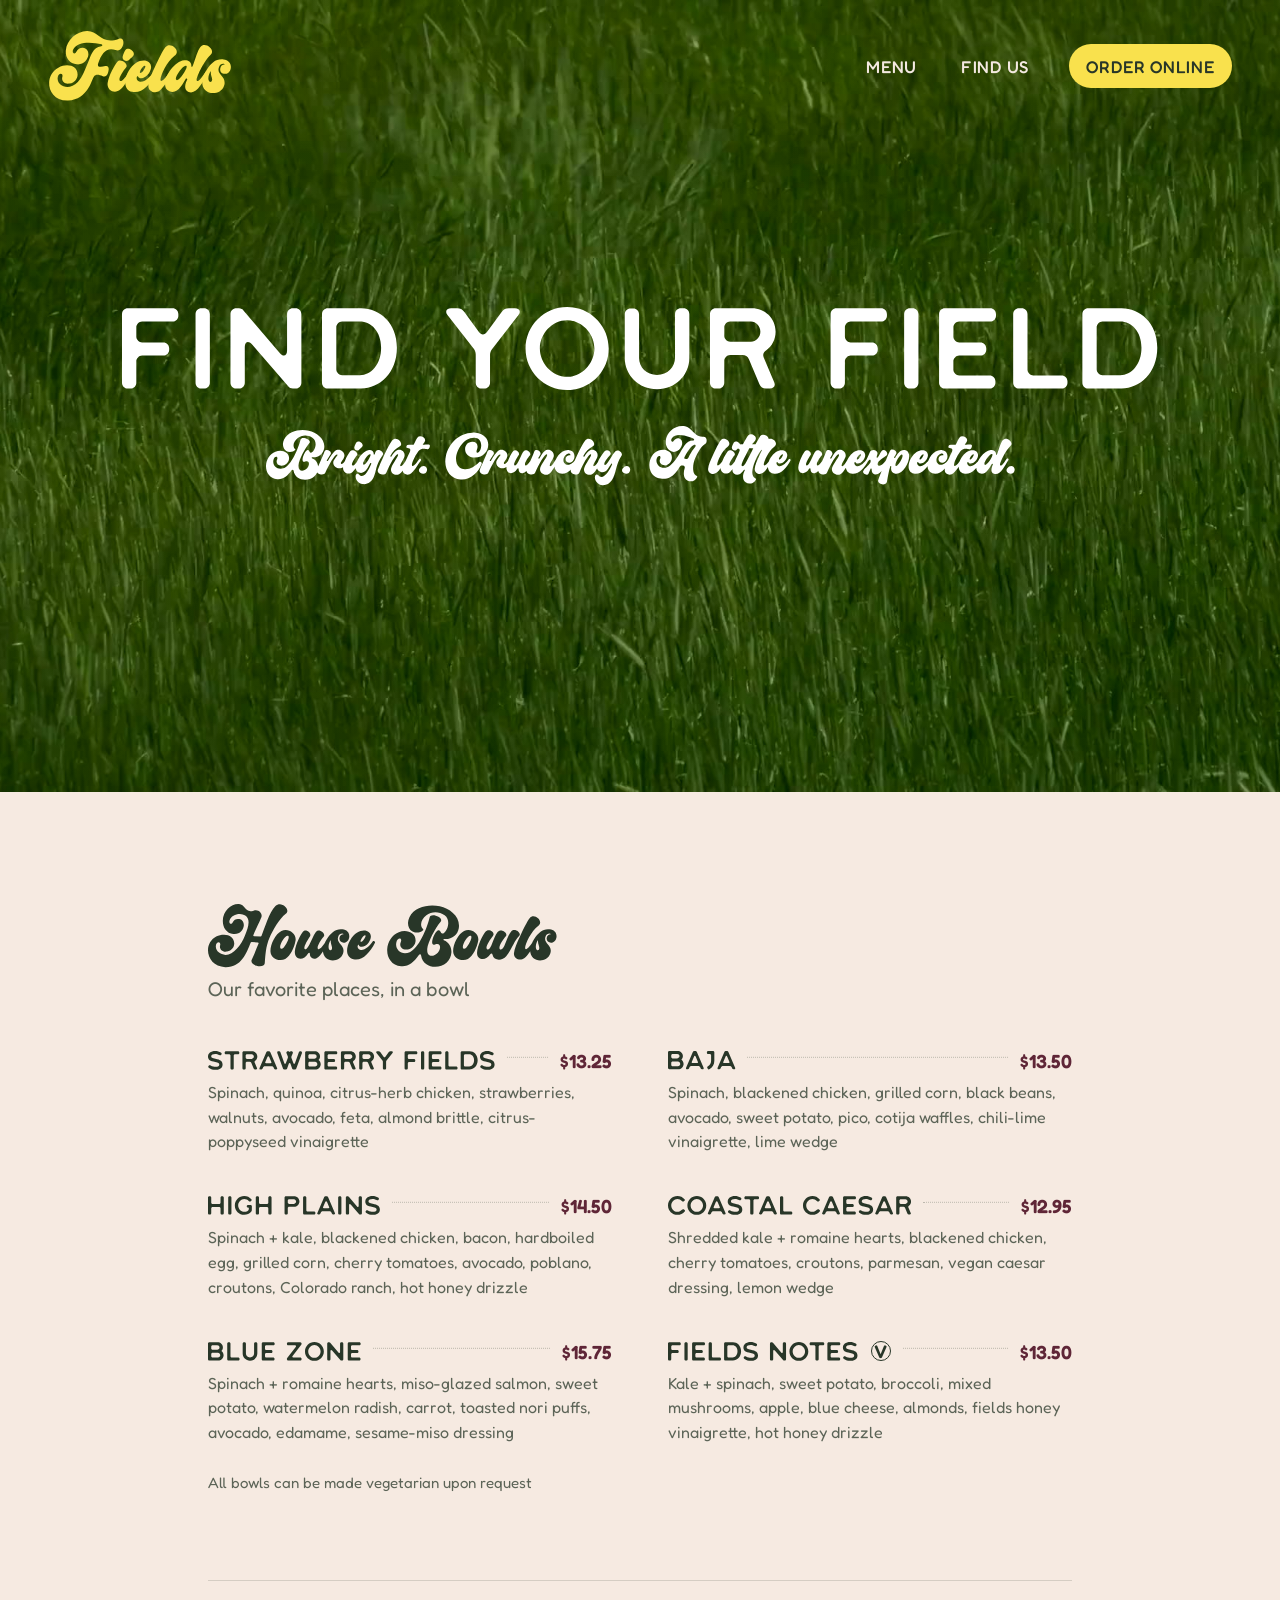
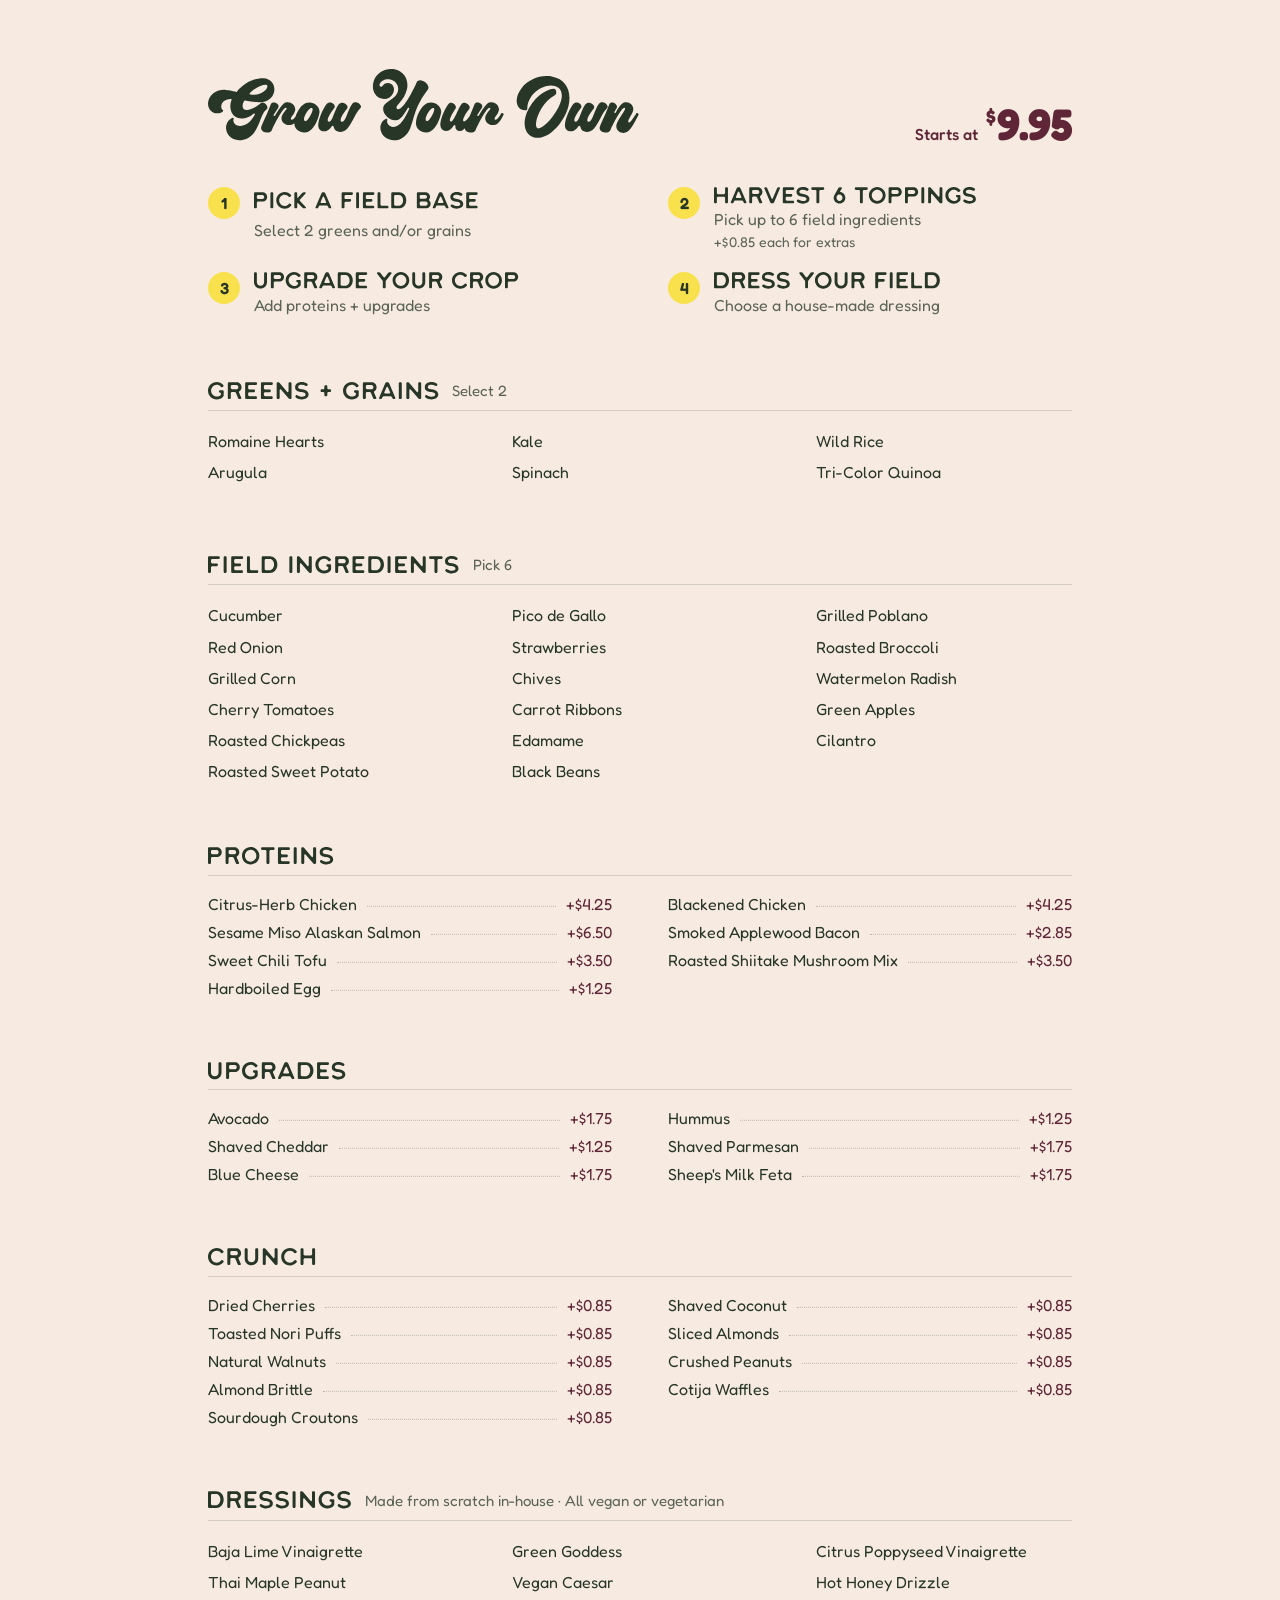
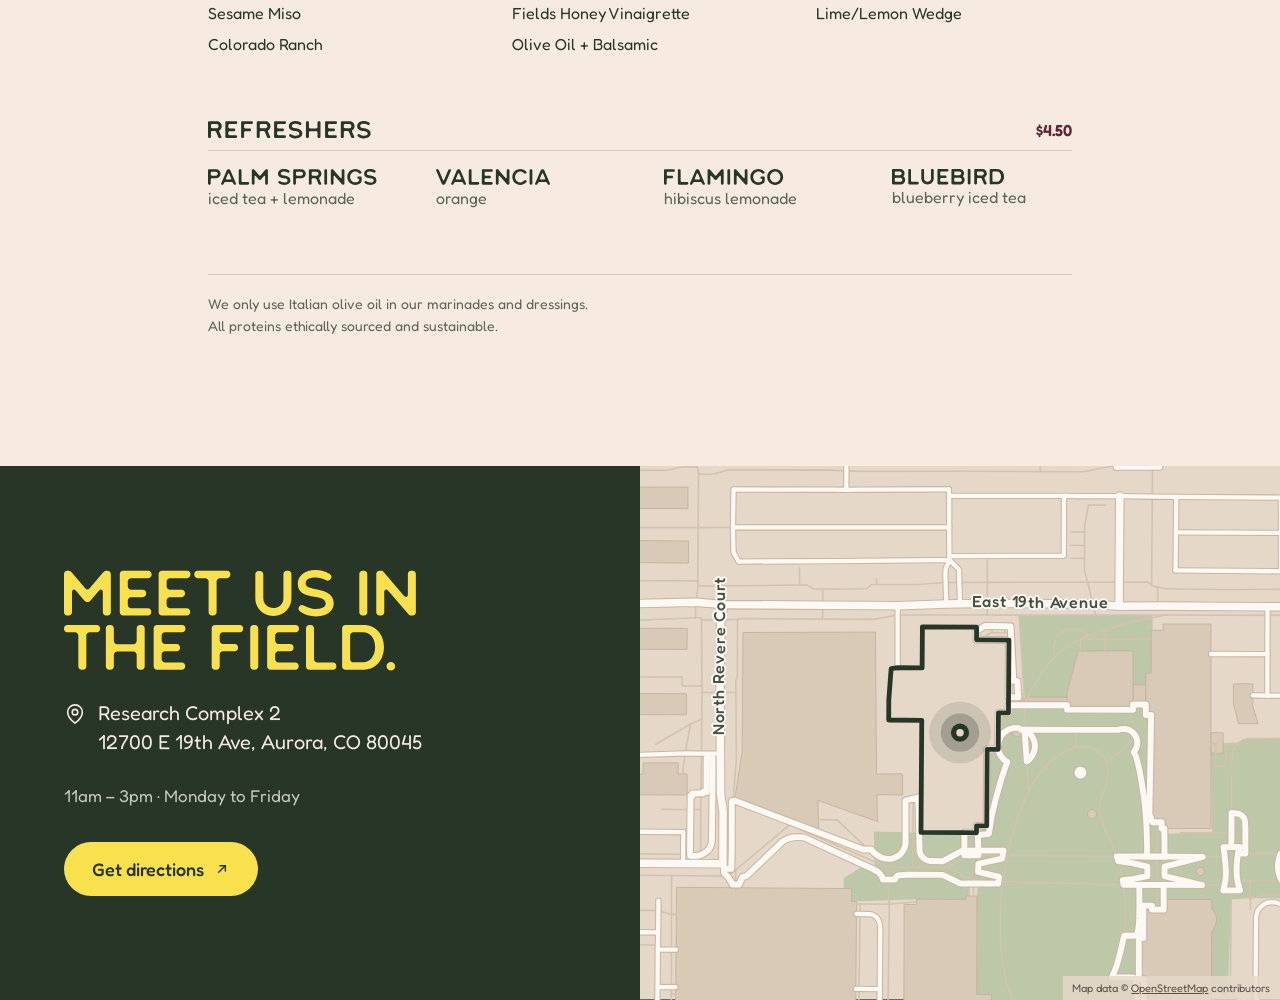
==== site/index.html @ 0a15f7a5 "Order Online button, linked to ChowNow Top right of the nav, opening in a new tab. rel="noopener" so" ====
<!doctype html>
<html lang="en">
<head>
<meta charset="utf-8">
<meta name="viewport" content="width=device-width, initial-scale=1">
<title>Fields — Grains &amp; Greens</title>
<meta name="description" content="Fields — grains &amp; greens. Coming soon to Research Complex 2 at CU Anschutz.">
<link rel="canonical" href="https://fieldsbowls.com/">

<!-- Open Graph. Every URL here must be absolute: scrapers fetch these from
     their own servers and cannot resolve a relative path. -->
<meta property="og:type" content="website">
<meta property="og:site_name" content="Fields">
<meta property="og:url" content="https://fieldsbowls.com/">
<meta property="og:title" content="Fields — Grains &amp; Greens">
<meta property="og:description" content="Good things take thyme. A new grains &amp; greens spot coming soon to CU Anschutz.">
<meta property="og:image" content="https://fieldsbowls.com/assets/img/og-image.jpg">
<meta property="og:image:type" content="image/jpeg">
<meta property="og:image:width" content="1200">
<meta property="og:image:height" content="630">
<meta property="og:image:alt" content="The Fields logo over a field of grass, with the words Coming Soon to CU Anschutz.">

<!-- X/Twitter reads its own namespace and falls back to og: for the rest.
     summary_large_image is what gets the full-width card rather than a thumbnail. -->
<meta name="twitter:card" content="summary_large_image">
<meta name="twitter:title" content="Fields — Grains &amp; Greens">
<meta name="twitter:description" content="Good things take thyme. A new grains &amp; greens spot coming soon to CU Anschutz.">
<meta name="twitter:image" content="https://fieldsbowls.com/assets/img/og-image.jpg">
<meta name="twitter:image:alt" content="The Fields logo over a field of grass, with the words Coming Soon to CU Anschutz.">

<meta name="theme-color" content="#283628">

<!-- Structured data. Feeds the Google knowledge panel and maps results;
     the address here must match the Google Business Profile exactly.
     No telephone yet — omitted rather than invented. -->
<script type="application/ld+json">
{
  "@context": "https://schema.org",
  "@type": "Restaurant",
  "name": "Fields",
  "alternateName": "Fields Grains + Greens",
  "description": "Grains and greens, built to order. On the CU Anschutz campus.",
  "url": "https://fieldsbowls.com/",
  "image": "https://fieldsbowls.com/assets/img/og-image.jpg",
  "address": {
    "@type": "PostalAddress",
    "streetAddress": "12700 East 19th Avenue",
    "addressLocality": "Aurora",
    "addressRegion": "CO",
    "postalCode": "80045",
    "addressCountry": "US"
  },
  "openingHoursSpecification": [
    {
      "@type": "OpeningHoursSpecification",
      "dayOfWeek": [
        "Monday",
        "Tuesday",
        "Wednesday",
        "Thursday",
        "Friday"
      ],
      "opens": "11:00",
      "closes": "15:00"
    }
  ],
  "servesCuisine": [
    "Salads",
    "Bowls"
  ],
  "priceRange": "$$"
}
</script>

<link rel="icon" href="assets/img/favicon.svg" type="image/svg+xml">
<link rel="apple-touch-icon" href="assets/img/apple-touch-icon.png">
<link rel="preload" as="image" href="assets/img/hero-fields-poster.jpg">
<link rel="preconnect" href="https://fonts.googleapis.com">
<link rel="preconnect" href="https://fonts.gstatic.com" crossorigin>
<link rel="stylesheet" href="https://fonts.googleapis.com/css2?family=Fredoka:wght@300..700&display=swap">
<link rel="stylesheet" href="assets/css/site.css?v=c08dbbbc">

<script>
/* Runs before first paint: marks the intro as pending so the hero starts
   hidden without a flash of the finished state. Deliberately independent of
   site.js — if that never loads, or the webfont hangs, the failsafe below
   still reveals everything. */
(function () {
  var d = document.documentElement;
  try {
    if (window.matchMedia('(prefers-reduced-motion: reduce)').matches) return;
  } catch (e) { return; }
  d.setAttribute('data-intro', 'pending');
  setTimeout(function () {
    if (d.getAttribute('data-intro') === 'pending') d.setAttribute('data-intro', 'run');
  }, 1600);
})();
</script>
</head>
<body>

<main>

<section class="hero" id="top">

  <!-- Background video. Sources are attached by site.js so we can pick the
       right size for the viewport and skip it entirely on reduced-motion /
       data-saver. The poster is what shows until then. -->
  <video
    class="hero__video"
    id="hero-video"
    data-src-1920-mp4="assets/video/hero-fields-1920.mp4"
    data-src-1280-mp4="assets/video/hero-fields-1280.mp4"
    poster="assets/img/hero-fields-poster.jpg"
    autoplay muted loop playsinline preload="none"
    aria-hidden="true" tabindex="-1"></video>

  <div class="hero__scrim" aria-hidden="true"></div>
  <div class="hero__veil" aria-hidden="true"></div>

  <header class="topbar">
    <a class="topbar__mark" href="#top" aria-label="Fields — home">
<!-- logo:start -->
<svg xmlns="http://www.w3.org/2000/svg" version="1.1" viewBox="23.89 15.07 336.22 130.96" class="topbar__wordmark" aria-hidden="true">
<g>
<g>
<path id="path15" d="m 1171.43,1208.77 c 30.69,0 43.24,-28.37 41.38,-61.38 -2.79,-46.03 -33.48,-101.36 -81.37,-101.36 -8.37,0 -17.67,1.86 -26.96,5.58 -21.86,8.84 -42.32,13.02 -61.84,13.02 -80.437,0 -137.632,-75.321 -176.218,-195.747 -1.863,-6.512 -3.258,-12.086 -3.258,-16.735 -1.391,-21.855 13.949,-29.757 37.66,-29.757 17.672,0 39.989,4.183 63.235,10.222 5.117,1.399 9.765,1.864 13.949,1.864 23.712,0 34.402,-20.926 33.012,-45.563 -2.33,-39.059 -19.997,-105.086 -65.094,-99.504 -4.649,0.473 -10.696,2.328 -15.809,4.656 -29.293,13.481 -53.469,20.454 -73,20.454 -19.523,0 -34.402,-6.973 -45.097,-20.926 C 793.887,669.422 766.453,580.609 724.145,517.84 674.855,444.844 591.168,363.941 452.609,359.762 h -10.691 c -169.711,0 -254.332,126.929 -247.359,251.074 4.648,79.047 46.035,156.687 126.004,200.394 39.058,21.383 80.902,31.614 119.492,31.614 79.511,0 145.066,-43.239 145.066,-125.531 l -0.465,-6.047 C 581.863,659.652 542.813,604.324 476.32,592.23 c -8.367,-1.386 -16.269,-2.316 -23.711,-2.316 -52.074,0 -82.761,36.258 -80.437,74.395 0,5.113 0.93,9.754 2.328,14.879 1.855,6.039 2.785,11.152 3.25,16.265 0.934,20.461 -9.762,30.692 -23.246,30.692 -18.137,0 -40.918,-19.063 -43.238,-58.122 l -0.469,-6.972 c 0.469,-66.953 59.98,-115.774 132.512,-115.774 46.964,0 99.039,20.453 144.136,69.274 71.606,77.187 100.434,174.363 139.95,265.957 43.707,101.828 61.839,203.652 181.796,223.172 9.305,1.4 14.418,6.98 14.879,13.03 0.473,5.57 -3.718,11.15 -11.621,13.48 -46.957,12.09 -110.191,22.31 -172.496,22.31 -93.457,0 -185.055,-22.78 -217.133,-97.17 -3.254,-6.51 -4.652,-12.55 -4.652,-18.13 -1.395,-18.13 9.301,-30.69 22.316,-30.69 9.766,0 20.926,7.9 29.293,26.04 13.95,31.15 46.961,50.22 81.832,50.22 6.047,0 12.559,-0.47 19.063,-1.87 44.637,-9.76 64.164,-48.82 61.84,-89.267 l -0.461,-5.113 C 726.004,925.141 675.789,855.402 588.84,855.402 c -5.113,0 -10.695,0.465 -15.809,0.93 -95.316,8.832 -156.222,86.941 -150.644,182.258 l 0.468,6.98 c 13.481,145.06 149.25,261.77 288.735,266.41 h 6.973 c 131.117,0 174.359,-129.72 317.097,-129.72 31.62,0 68.35,6.51 111.59,21.85 8.84,3.26 16.74,4.66 24.18,4.66" transform="matrix(0.13333333,0,0,-0.13333333,0,192)" fill="currentColor" />
<path id="path16" d="m 1279.73,907.477 c -6.97,-4.184 -14.87,-5.582 -22.78,-5.582 -27.89,0 -55.79,22.32 -55.79,49.75 0,2.789 0.46,5.582 0.93,8.835 5.58,26.04 24.64,68.81 36.26,87.41 9.3,14.88 23.25,21.39 38.13,21.39 36.73,0 79.51,-37.2 79.51,-72.065 0,-9.77 -3.26,-19.067 -10.7,-27.438 -9.3,-9.761 -53.93,-55.797 -65.56,-62.3 z M 1096.08,481.582 c -53.47,0 -100.896,40.91 -100.896,101.82 0,5.582 0.464,11.625 1.394,17.664 15.802,110.2 100.892,252.938 131.112,288.743 10.23,12.55 24.65,17.668 39.53,17.668 41.38,0 90.2,-39.059 90.2,-72.536 0,-7.902 -2.8,-15.808 -8.84,-22.316 -32.08,-35.336 -90.67,-125.539 -90.67,-165.523 0,-7.438 1.87,-13.02 6.51,-16.278 3.26,-2.324 6.98,-3.715 10.7,-3.715 30.69,0 77.65,71.133 111.59,121.817 2.33,3.719 6.51,5.113 11.16,5.113 10.69,0 25.11,-8.832 25.11,-19.062 0,-2.325 -0.93,-4.649 -2.33,-6.977 -31.61,-49.281 -84.62,-161.344 -151.11,-218.059 -23.25,-19.535 -48.82,-28.359 -73.46,-28.359" transform="matrix(0.13333333,0,0,-0.13333333,0,192)" fill="currentColor" />
<path id="path17" d="m 1438.27,747.531 c -0.46,-2.789 0,-4.652 1.4,-6.047 1.86,-2.324 4.19,-3.254 6.98,-3.254 20.92,0 65.55,64.629 66.48,88.809 0,5.574 -1.86,8.832 -6.97,8.832 h -1.86 c -24.18,-2.785 -65.56,-66.019 -66.03,-88.34 z M 1237.88,608.977 c 0,48.82 16.74,104.144 46.03,154.828 59.05,102.758 140.42,144.601 204.58,144.601 59.05,0 103.69,-34.871 103.69,-90.199 0,-25.574 -9.77,-55.797 -32.09,-88.809 -30.21,-44.64 -72.53,-64.632 -104.15,-64.632 -20.45,0 -36.73,8.371 -42.77,24.175 -1.4,3.254 -4.19,4.653 -6.51,4.653 -3.25,0 -6.05,-1.856 -7.44,-4.184 -3.72,-7.437 -5.12,-14.406 -5.12,-21.387 0,-21.847 15.82,-41.382 35.34,-47.89 7.44,-2.328 14.88,-3.715 22.79,-3.715 59.51,0 126.93,66.953 166.92,126.461 2.79,4.652 7.43,6.512 12.55,6.512 10.7,0 22.78,-8.832 22.78,-19.063 0,-1.863 -0.46,-4.183 -1.39,-6.047 -70.21,-138.09 -166.92,-248.754 -281.3,-248.754 -12.56,0 -25.57,1.399 -39.06,4.188 -66.49,14.879 -94.85,66.023 -94.85,129.262" transform="matrix(0.13333333,0,0,-0.13333333,0,192)" fill="currentColor" />
<path id="path18" d="m 1647.5,474.141 c -47.89,0 -94.86,33.472 -93,90.203 l 0.47,3.711 c 5.11,67.883 44.17,153.906 87.41,247.359 51.61,112.984 110.2,231.546 145.07,275.256 16.27,19.99 36.72,28.36 57.18,28.36 49.75,0 101.83,-46.96 99.97,-93.92 -0.47,-18.14 -9.77,-36.735 -30.69,-52.079 -103.69,-77.648 -190.63,-264.558 -192.96,-324.531 -0.46,-9.305 0.94,-15.348 5.12,-17.676 1.86,-1.394 4.65,-1.855 6.97,-1.855 27.9,0 77.65,71.601 117.18,124.14 2.32,3.254 6.04,5.114 10.22,5.114 10.24,0 23.25,-9.762 22.79,-20.457 0,-2.789 -0.93,-5.114 -2.8,-7.903 -53.46,-79.504 -109.26,-187.84 -172.96,-236.199 -17.66,-13.48 -39.05,-19.523 -59.97,-19.523" transform="matrix(0.13333333,0,0,-0.13333333,0,192)" fill="currentColor" />
<path id="path19" d="m 2066.4,837.73 c -40.92,0 -135.3,-130.183 -135.3,-179.933 0,-8.836 2.8,-14.879 9.76,-17.676 1.4,-0.457 3.26,-0.926 5.12,-0.926 39.99,0 133.9,144.137 133.9,185.051 0,3.719 -0.92,6.512 -2.32,8.367 -2.79,3.258 -6.97,5.117 -11.16,5.117 z M 1782.78,585.262 c 0,124.14 133.44,313.379 263.16,327.793 4.66,0.465 8.84,0.925 13.48,0.925 43.25,0 84.16,-22.781 84.16,-70.671 0,-3.719 0,-7.438 -0.46,-11.161 v -0.925 c 0,-4.649 5.12,-7.442 9.77,-7.442 3.25,0 6.97,1.395 7.9,4.649 40.92,110.199 68.35,215.27 104.62,262.24 16.26,20.92 36.72,29.76 58.11,29.76 51.15,0 104.62,-48.82 104.62,-92.07 0,-13.48 -5.12,-26.04 -16.74,-36.727 -84.16,-75.324 -194.81,-294.317 -194.81,-349.645 0,-5.582 1.39,-9.304 3.71,-11.164 2.79,-2.324 6.04,-3.254 9.77,-3.254 28.83,0 72.99,74.395 109.73,125.539 2.32,3.254 6.04,5.114 10.23,5.114 10.22,0 23.24,-9.762 23.24,-19.993 0,-2.789 -0.93,-5.578 -2.78,-8.367 -67.43,-107.406 -135.77,-258.519 -231.09,-258.519 -10.7,0 -21.85,1.859 -33.47,6.043 -35.34,13.019 -46.97,40.453 -46.97,70.207 0,36.269 16.74,76.722 28.36,99.969 0.47,0.937 0.93,2.324 0.93,3.253 0,5.582 -6.97,10.235 -13.01,10.235 -3.72,0 -6.98,-1.399 -8.84,-4.653 -36.73,-59.511 -91.59,-177.613 -181.79,-177.613 -13.03,0 -26.51,2.324 -40.91,7.906 -42.78,15.809 -60.92,53.004 -60.92,98.571" transform="matrix(0.13333333,0,0,-0.13333333,0,192)" fill="currentColor" />
<path id="path20" d="m 2377.45,666.164 c 0,-8.836 0.93,-17.203 2.79,-25.113 4.19,-17.664 15.81,-26.5 26.03,-26.5 12.1,0 22.79,10.691 22.79,33.012 v 4.183 c -1.4,30.227 -19.53,54.402 -19.06,97.645 0,5.117 0,10.695 0.93,16.269 -17.67,-22.781 -33.48,-63.226 -33.48,-99.496 z m 63.69,-203.656 c -77.18,0 -152.5,50.687 -147.38,156.234 0.47,7.899 0.92,15.809 2.32,23.707 13.48,81.367 84.16,197.141 147.86,243.641 38.12,27.43 78.11,41.379 126,38.586 4.65,0 9.76,0 14.88,-0.461 60.91,-5.113 103.69,-48.82 100.89,-106.008 0,-4.656 -0.46,-9.305 -1.39,-13.949 -10.23,-56.262 -48.36,-78.578 -80.9,-78.578 h -0.93 c -35.81,0.465 -65.56,25.574 -63.7,64.625 0,3.258 0.46,6.511 1.39,9.765 5.58,31.153 27.9,53.004 61.38,53.004 -1.87,6.512 -10.23,10.696 -21.86,10.696 -21.84,0 -48.82,-12.086 -59.98,-53.004 -2.32,-8.371 -3.71,-16.278 -4.18,-23.25 -3.72,-75.786 88.81,-101.828 84.62,-185.52 -0.47,-12.082 -3.25,-25.57 -8.83,-40.91 -23.25,-65.098 -87.42,-98.578 -150.19,-98.578" transform="matrix(0.13333333,0,0,-0.13333333,0,192)" fill="currentColor" />
</g>
</g>
</svg>
    <!-- logo:end -->
    </a>
    <nav class="topbar__nav" aria-label="Primary">
      <a href="#menu">Menu</a>
      <a href="#visit">Find Us</a>
      <a class="topbar__order"
         href="https://eat.chownow.com/order/44347/locations/66626"
         target="_blank" rel="noopener">Order Online<span class="vh"> (opens in a new tab)</span></a>
    </nav>
  </header>

  <div class="hero__content">
    <h1 class="hero__headline">
<!-- headline:start -->
<span class="vh">Find your field</span>
<span class="hero__lines hero__lines--wide" style="--maxsw:9.0380" aria-hidden="true">
<span class="hero__line"><svg class="hero__headline-line" aria-hidden="true" viewBox="70 -712 9038 725" style="--sw:9.0380;--sh:0.7250" preserveAspectRatio="xMinYMid meet" fill="currentColor"><path d="M511.0 -700.0H121.0C92.0 -700.0 70.0 -678.0 70.0 -649.0V-51.0C70.0 -22.0 92.0 0.0 121.0 0.0H144.0C173.0 0.0 195.0 -22.0 195.0 -51.0V-238.0C195.0 -261.0 219.0 -288.0 245.0 -288.0H431.0C460.0 -288.0 482.0 -310.0 482.0 -339.0V-352.0C482.0 -381.0 460.0 -403.0 431.0 -403.0H245.0C222.0 -403.0 195.0 -427.0 195.0 -453.0V-535.0C195.0 -558.0 219.0 -585.0 245.0 -585.0H511.0C540.0 -585.0 562.0 -607.0 562.0 -636.0V-649.0C562.0 -678.0 540.0 -700.0 511.0 -700.0ZM763.0 0.0H786.0C815.0 0.0 837.0 -22.0 837.0 -51.0V-649.0C837.0 -678.0 815.0 -700.0 786.0 -700.0H763.0C734.0 -700.0 712.0 -678.0 712.0 -649.0V-51.0C712.0 -22.0 734.0 0.0 763.0 0.0ZM1068.0 0.0H1091.0C1120.0 0.0 1142.0 -22.0 1142.0 -51.0V-364.0C1142.0 -410.0 1174.0 -422.0 1204.0 -387.0L1521.0 -20.0C1530.0 -8.0 1545.0 0.0 1562.0 0.0H1585.0C1614.0 0.0 1636.0 -22.0 1636.0 -51.0V-649.0C1636.0 -678.0 1614.0 -700.0 1585.0 -700.0H1562.0C1533.0 -700.0 1511.0 -678.0 1511.0 -649.0V-332.0C1511.0 -286.0 1479.0 -273.0 1449.0 -309.0L1132.0 -680.0C1123.0 -692.0 1108.0 -700.0 1091.0 -700.0H1068.0C1039.0 -700.0 1017.0 -678.0 1017.0 -649.0V-51.0C1017.0 -22.0 1039.0 0.0 1068.0 0.0ZM2158.0 -700.0H1867.0C1838.0 -700.0 1816.0 -678.0 1816.0 -649.0V-51.0C1816.0 -22.0 1838.0 0.0 1867.0 0.0H1890.0C1894.0 0.0 1897.0 0.0 1901.0 -1.0H2158.0C2319.0 -1.0 2470.0 -136.0 2470.0 -356.0C2470.0 -572.0 2319.0 -700.0 2158.0 -700.0ZM2147.0 -116.0H1991.0C1968.0 -116.0 1941.0 -140.0 1941.0 -166.0V-535.0C1941.0 -558.0 1965.0 -585.0 1991.0 -585.0H2147.0C2244.0 -585.0 2332.0 -500.0 2332.0 -356.0C2332.0 -212.0 2244.0 -116.0 2147.0 -116.0ZM3209.0 0.0H3232.0C3261.0 0.0 3283.0 -22.0 3283.0 -51.0V-294.0C3283.0 -312.0 3289.0 -329.0 3300.0 -344.0L3530.0 -639.0C3556.0 -672.0 3541.0 -700.0 3499.0 -700.0H3447.0C3421.0 -700.0 3401.0 -691.0 3386.0 -670.0L3256.0 -493.0C3235.0 -464.0 3207.0 -464.0 3186.0 -493.0L3057.0 -670.0C3042.0 -691.0 3022.0 -700.0 2996.0 -700.0H2944.0C2902.0 -700.0 2887.0 -672.0 2913.0 -639.0L3141.0 -347.0C3152.0 -332.0 3158.0 -315.0 3158.0 -297.0V-51.0C3158.0 -22.0 3180.0 0.0 3209.0 0.0ZM3956.0 13.0C4156.0 13.0 4319.0 -149.0 4319.0 -350.0C4319.0 -550.0 4156.0 -712.0 3956.0 -712.0C3756.0 -712.0 3593.0 -550.0 3593.0 -350.0C3593.0 -149.0 3756.0 13.0 3956.0 13.0ZM3955.0 -102.0C3826.0 -103.0 3718.0 -220.0 3718.0 -350.0C3718.0 -480.0 3826.0 -597.0 3955.0 -597.0C4085.0 -597.0 4194.0 -480.0 4194.0 -350.0C4194.0 -220.0 4085.0 -101.0 3955.0 -102.0ZM4972.0 -700.0H4949.0C4920.0 -700.0 4898.0 -678.0 4898.0 -649.0V-268.0C4898.0 -188.0 4833.0 -118.0 4741.0 -118.0C4649.0 -118.0 4584.0 -186.0 4584.0 -266.0V-647.0C4584.0 -676.0 4562.0 -698.0 4533.0 -698.0H4510.0C4481.0 -698.0 4459.0 -676.0 4459.0 -647.0V-267.0C4460.0 -117.0 4579.0 5.0 4741.0 5.0C4903.0 5.0 5022.0 -117.0 5023.0 -267.0V-649.0C5023.0 -678.0 5001.0 -700.0 4972.0 -700.0ZM5673.0 -269.0C5661.0 -297.0 5670.0 -317.0 5695.0 -335.0C5744.0 -372.0 5776.0 -429.0 5776.0 -497.0C5776.0 -614.0 5681.0 -700.0 5569.0 -700.0H5254.0C5225.0 -700.0 5203.0 -678.0 5203.0 -649.0V-51.0C5203.0 -22.0 5225.0 0.0 5254.0 0.0H5277.0C5306.0 0.0 5328.0 -22.0 5328.0 -51.0V-244.0C5328.0 -267.0 5352.0 -294.0 5378.0 -294.0H5485.0C5513.0 -294.0 5532.0 -283.0 5543.0 -256.0L5634.0 -39.0C5645.0 -12.0 5664.0 0.0 5692.0 0.0H5725.0C5762.0 0.0 5778.0 -24.0 5763.0 -58.0ZM5561.0 -409.0H5378.0C5355.0 -409.0 5328.0 -433.0 5328.0 -459.0V-535.0C5328.0 -558.0 5352.0 -585.0 5378.0 -585.0H5561.0C5603.0 -585.0 5643.0 -546.0 5643.0 -497.0C5643.0 -449.0 5603.0 -409.0 5561.0 -409.0ZM6697.0 -700.0H6307.0C6278.0 -700.0 6256.0 -678.0 6256.0 -649.0V-51.0C6256.0 -22.0 6278.0 0.0 6307.0 0.0H6330.0C6359.0 0.0 6381.0 -22.0 6381.0 -51.0V-238.0C6381.0 -261.0 6405.0 -288.0 6431.0 -288.0H6617.0C6646.0 -288.0 6668.0 -310.0 6668.0 -339.0V-352.0C6668.0 -381.0 6646.0 -403.0 6617.0 -403.0H6431.0C6408.0 -403.0 6381.0 -427.0 6381.0 -453.0V-535.0C6381.0 -558.0 6405.0 -585.0 6431.0 -585.0H6697.0C6726.0 -585.0 6748.0 -607.0 6748.0 -636.0V-649.0C6748.0 -678.0 6726.0 -700.0 6697.0 -700.0ZM6949.0 0.0H6972.0C7001.0 0.0 7023.0 -22.0 7023.0 -51.0V-649.0C7023.0 -678.0 7001.0 -700.0 6972.0 -700.0H6949.0C6920.0 -700.0 6898.0 -678.0 6898.0 -649.0V-51.0C6898.0 -22.0 6920.0 0.0 6949.0 0.0ZM7378.0 -585.0H7649.0C7678.0 -585.0 7700.0 -607.0 7700.0 -636.0V-649.0C7700.0 -678.0 7678.0 -700.0 7649.0 -700.0H7254.0C7225.0 -700.0 7203.0 -678.0 7203.0 -649.0V-51.0C7203.0 -22.0 7225.0 0.0 7254.0 0.0H7644.0C7673.0 0.0 7695.0 -22.0 7695.0 -51.0V-64.0C7695.0 -93.0 7673.0 -115.0 7644.0 -115.0H7378.0C7355.0 -115.0 7328.0 -139.0 7328.0 -165.0V-238.0C7328.0 -261.0 7352.0 -288.0 7378.0 -288.0H7564.0C7593.0 -288.0 7615.0 -310.0 7615.0 -339.0V-352.0C7615.0 -381.0 7593.0 -403.0 7564.0 -403.0H7378.0C7355.0 -403.0 7328.0 -427.0 7328.0 -453.0V-535.0C7328.0 -558.0 7352.0 -585.0 7378.0 -585.0ZM8273.0 -115.0H8025.0C8002.0 -115.0 7975.0 -139.0 7975.0 -165.0V-649.0C7975.0 -678.0 7953.0 -700.0 7924.0 -700.0H7901.0C7872.0 -700.0 7850.0 -678.0 7850.0 -649.0V-51.0C7850.0 -22.0 7872.0 0.0 7901.0 0.0H8273.0C8302.0 0.0 8324.0 -22.0 8324.0 -51.0V-64.0C8324.0 -93.0 8302.0 -115.0 8273.0 -115.0ZM8796.0 -700.0H8505.0C8476.0 -700.0 8454.0 -678.0 8454.0 -649.0V-51.0C8454.0 -22.0 8476.0 0.0 8505.0 0.0H8528.0C8532.0 0.0 8535.0 0.0 8539.0 -1.0H8796.0C8957.0 -1.0 9108.0 -136.0 9108.0 -356.0C9108.0 -572.0 8957.0 -700.0 8796.0 -700.0ZM8785.0 -116.0H8629.0C8606.0 -116.0 8579.0 -140.0 8579.0 -166.0V-535.0C8579.0 -558.0 8603.0 -585.0 8629.0 -585.0H8785.0C8882.0 -585.0 8970.0 -500.0 8970.0 -356.0C8970.0 -212.0 8882.0 -116.0 8785.0 -116.0Z"/></svg></span>
</span>
<span class="hero__lines hero__lines--narrow" style="--maxsw:5.7060" aria-hidden="true">
<span class="hero__line"><svg class="hero__headline-line" aria-hidden="true" viewBox="70 -712 5706 725" style="--sw:5.7060;--sh:0.7250" preserveAspectRatio="xMinYMid meet" fill="currentColor"><path d="M511.0 -700.0H121.0C92.0 -700.0 70.0 -678.0 70.0 -649.0V-51.0C70.0 -22.0 92.0 0.0 121.0 0.0H144.0C173.0 0.0 195.0 -22.0 195.0 -51.0V-238.0C195.0 -261.0 219.0 -288.0 245.0 -288.0H431.0C460.0 -288.0 482.0 -310.0 482.0 -339.0V-352.0C482.0 -381.0 460.0 -403.0 431.0 -403.0H245.0C222.0 -403.0 195.0 -427.0 195.0 -453.0V-535.0C195.0 -558.0 219.0 -585.0 245.0 -585.0H511.0C540.0 -585.0 562.0 -607.0 562.0 -636.0V-649.0C562.0 -678.0 540.0 -700.0 511.0 -700.0ZM763.0 0.0H786.0C815.0 0.0 837.0 -22.0 837.0 -51.0V-649.0C837.0 -678.0 815.0 -700.0 786.0 -700.0H763.0C734.0 -700.0 712.0 -678.0 712.0 -649.0V-51.0C712.0 -22.0 734.0 0.0 763.0 0.0ZM1068.0 0.0H1091.0C1120.0 0.0 1142.0 -22.0 1142.0 -51.0V-364.0C1142.0 -410.0 1174.0 -422.0 1204.0 -387.0L1521.0 -20.0C1530.0 -8.0 1545.0 0.0 1562.0 0.0H1585.0C1614.0 0.0 1636.0 -22.0 1636.0 -51.0V-649.0C1636.0 -678.0 1614.0 -700.0 1585.0 -700.0H1562.0C1533.0 -700.0 1511.0 -678.0 1511.0 -649.0V-332.0C1511.0 -286.0 1479.0 -273.0 1449.0 -309.0L1132.0 -680.0C1123.0 -692.0 1108.0 -700.0 1091.0 -700.0H1068.0C1039.0 -700.0 1017.0 -678.0 1017.0 -649.0V-51.0C1017.0 -22.0 1039.0 0.0 1068.0 0.0ZM2158.0 -700.0H1867.0C1838.0 -700.0 1816.0 -678.0 1816.0 -649.0V-51.0C1816.0 -22.0 1838.0 0.0 1867.0 0.0H1890.0C1894.0 0.0 1897.0 0.0 1901.0 -1.0H2158.0C2319.0 -1.0 2470.0 -136.0 2470.0 -356.0C2470.0 -572.0 2319.0 -700.0 2158.0 -700.0ZM2147.0 -116.0H1991.0C1968.0 -116.0 1941.0 -140.0 1941.0 -166.0V-535.0C1941.0 -558.0 1965.0 -585.0 1991.0 -585.0H2147.0C2244.0 -585.0 2332.0 -500.0 2332.0 -356.0C2332.0 -212.0 2244.0 -116.0 2147.0 -116.0ZM3209.0 0.0H3232.0C3261.0 0.0 3283.0 -22.0 3283.0 -51.0V-294.0C3283.0 -312.0 3289.0 -329.0 3300.0 -344.0L3530.0 -639.0C3556.0 -672.0 3541.0 -700.0 3499.0 -700.0H3447.0C3421.0 -700.0 3401.0 -691.0 3386.0 -670.0L3256.0 -493.0C3235.0 -464.0 3207.0 -464.0 3186.0 -493.0L3057.0 -670.0C3042.0 -691.0 3022.0 -700.0 2996.0 -700.0H2944.0C2902.0 -700.0 2887.0 -672.0 2913.0 -639.0L3141.0 -347.0C3152.0 -332.0 3158.0 -315.0 3158.0 -297.0V-51.0C3158.0 -22.0 3180.0 0.0 3209.0 0.0ZM3956.0 13.0C4156.0 13.0 4319.0 -149.0 4319.0 -350.0C4319.0 -550.0 4156.0 -712.0 3956.0 -712.0C3756.0 -712.0 3593.0 -550.0 3593.0 -350.0C3593.0 -149.0 3756.0 13.0 3956.0 13.0ZM3955.0 -102.0C3826.0 -103.0 3718.0 -220.0 3718.0 -350.0C3718.0 -480.0 3826.0 -597.0 3955.0 -597.0C4085.0 -597.0 4194.0 -480.0 4194.0 -350.0C4194.0 -220.0 4085.0 -101.0 3955.0 -102.0ZM4972.0 -700.0H4949.0C4920.0 -700.0 4898.0 -678.0 4898.0 -649.0V-268.0C4898.0 -188.0 4833.0 -118.0 4741.0 -118.0C4649.0 -118.0 4584.0 -186.0 4584.0 -266.0V-647.0C4584.0 -676.0 4562.0 -698.0 4533.0 -698.0H4510.0C4481.0 -698.0 4459.0 -676.0 4459.0 -647.0V-267.0C4460.0 -117.0 4579.0 5.0 4741.0 5.0C4903.0 5.0 5022.0 -117.0 5023.0 -267.0V-649.0C5023.0 -678.0 5001.0 -700.0 4972.0 -700.0ZM5673.0 -269.0C5661.0 -297.0 5670.0 -317.0 5695.0 -335.0C5744.0 -372.0 5776.0 -429.0 5776.0 -497.0C5776.0 -614.0 5681.0 -700.0 5569.0 -700.0H5254.0C5225.0 -700.0 5203.0 -678.0 5203.0 -649.0V-51.0C5203.0 -22.0 5225.0 0.0 5254.0 0.0H5277.0C5306.0 0.0 5328.0 -22.0 5328.0 -51.0V-244.0C5328.0 -267.0 5352.0 -294.0 5378.0 -294.0H5485.0C5513.0 -294.0 5532.0 -283.0 5543.0 -256.0L5634.0 -39.0C5645.0 -12.0 5664.0 0.0 5692.0 0.0H5725.0C5762.0 0.0 5778.0 -24.0 5763.0 -58.0ZM5561.0 -409.0H5378.0C5355.0 -409.0 5328.0 -433.0 5328.0 -459.0V-535.0C5328.0 -558.0 5352.0 -585.0 5378.0 -585.0H5561.0C5603.0 -585.0 5643.0 -546.0 5643.0 -497.0C5643.0 -449.0 5603.0 -409.0 5561.0 -409.0Z"/></svg></span>
<span class="hero__line"><svg class="hero__headline-line" aria-hidden="true" viewBox="70 -700 2852 700" style="--sw:2.8520;--sh:0.7000" preserveAspectRatio="xMinYMid meet" fill="currentColor"><path d="M511.0 -700.0H121.0C92.0 -700.0 70.0 -678.0 70.0 -649.0V-51.0C70.0 -22.0 92.0 0.0 121.0 0.0H144.0C173.0 0.0 195.0 -22.0 195.0 -51.0V-238.0C195.0 -261.0 219.0 -288.0 245.0 -288.0H431.0C460.0 -288.0 482.0 -310.0 482.0 -339.0V-352.0C482.0 -381.0 460.0 -403.0 431.0 -403.0H245.0C222.0 -403.0 195.0 -427.0 195.0 -453.0V-535.0C195.0 -558.0 219.0 -585.0 245.0 -585.0H511.0C540.0 -585.0 562.0 -607.0 562.0 -636.0V-649.0C562.0 -678.0 540.0 -700.0 511.0 -700.0ZM763.0 0.0H786.0C815.0 0.0 837.0 -22.0 837.0 -51.0V-649.0C837.0 -678.0 815.0 -700.0 786.0 -700.0H763.0C734.0 -700.0 712.0 -678.0 712.0 -649.0V-51.0C712.0 -22.0 734.0 0.0 763.0 0.0ZM1192.0 -585.0H1463.0C1492.0 -585.0 1514.0 -607.0 1514.0 -636.0V-649.0C1514.0 -678.0 1492.0 -700.0 1463.0 -700.0H1068.0C1039.0 -700.0 1017.0 -678.0 1017.0 -649.0V-51.0C1017.0 -22.0 1039.0 0.0 1068.0 0.0H1458.0C1487.0 0.0 1509.0 -22.0 1509.0 -51.0V-64.0C1509.0 -93.0 1487.0 -115.0 1458.0 -115.0H1192.0C1169.0 -115.0 1142.0 -139.0 1142.0 -165.0V-238.0C1142.0 -261.0 1166.0 -288.0 1192.0 -288.0H1378.0C1407.0 -288.0 1429.0 -310.0 1429.0 -339.0V-352.0C1429.0 -381.0 1407.0 -403.0 1378.0 -403.0H1192.0C1169.0 -403.0 1142.0 -427.0 1142.0 -453.0V-535.0C1142.0 -558.0 1166.0 -585.0 1192.0 -585.0ZM2087.0 -115.0H1839.0C1816.0 -115.0 1789.0 -139.0 1789.0 -165.0V-649.0C1789.0 -678.0 1767.0 -700.0 1738.0 -700.0H1715.0C1686.0 -700.0 1664.0 -678.0 1664.0 -649.0V-51.0C1664.0 -22.0 1686.0 0.0 1715.0 0.0H2087.0C2116.0 0.0 2138.0 -22.0 2138.0 -51.0V-64.0C2138.0 -93.0 2116.0 -115.0 2087.0 -115.0ZM2610.0 -700.0H2319.0C2290.0 -700.0 2268.0 -678.0 2268.0 -649.0V-51.0C2268.0 -22.0 2290.0 0.0 2319.0 0.0H2342.0C2346.0 0.0 2349.0 0.0 2353.0 -1.0H2610.0C2771.0 -1.0 2922.0 -136.0 2922.0 -356.0C2922.0 -572.0 2771.0 -700.0 2610.0 -700.0ZM2599.0 -116.0H2443.0C2420.0 -116.0 2393.0 -140.0 2393.0 -166.0V-535.0C2393.0 -558.0 2417.0 -585.0 2443.0 -585.0H2599.0C2696.0 -585.0 2784.0 -500.0 2784.0 -356.0C2784.0 -212.0 2696.0 -116.0 2599.0 -116.0Z"/></svg></span>
</span>
<!-- headline:end -->
    </h1>

    <p class="hero__subhead">
<!-- subhead:start -->
<span class="vh">Bright. Crunchy. A little unexpected.</span>
<span class="hero__lines hero__lines--wide" style="--maxsw:14.4013" aria-hidden="true">
<span class="hero__line"><svg class="hero__subhead-line" aria-hidden="true" viewBox="14 -1889 29494 2336" style="--sw:14.4013;--sh:1.1406" preserveAspectRatio="xMinYMid meet" fill="currentColor"><path d="M1374.0 -1355.0C1283.0 -972.0 1012.0 -356.0 737.0 -239.0C684.0 -217.0 632.0 -207.0 584.0 -206.0C416.0 -206.0 291.0 -331.0 300.0 -497.0C301.0 -511.0 303.0 -525.0 305.0 -539.0C321.0 -632.0 373.0 -673.0 414.0 -673.0C442.0 -674.0 465.0 -652.0 462.0 -613.0C462.0 -597.0 457.0 -579.0 447.0 -558.0C438.0 -537.0 433.0 -516.0 432.0 -495.0C427.0 -407.0 493.0 -322.0 620.0 -322.0H627.0C777.0 -327.0 898.0 -444.0 918.0 -567.0C921.0 -579.0 922.0 -592.0 923.0 -604.0C933.0 -796.0 767.0 -914.0 571.0 -914.0C510.0 -914.0 447.0 -902.0 386.0 -879.0C155.0 -789.0 28.0 -562.0 15.0 -338.0C1.0 -77.0 143.0 181.0 461.0 211.0C475.0 212.0 489.0 212.0 503.0 212.0C711.0 212.0 879.0 66.0 1022.0 -141.0C1035.0 -159.0 1052.0 -169.0 1066.0 -169.0C1082.0 -169.0 1095.0 -157.0 1099.0 -133.0C1133.0 112.0 1341.0 230.0 1554.0 230.0C1684.0 229.0 1816.0 186.0 1913.0 100.0C2008.0 15.0 2062.0 -106.0 2069.0 -227.0C2078.0 -390.0 2001.0 -552.0 1826.0 -618.0C1816.0 -622.0 1812.0 -629.0 1813.0 -637.0C1813.0 -648.0 1823.0 -660.0 1837.0 -660.0L1839.0 -659.0C1853.0 -658.0 1866.0 -658.0 1879.0 -658.0C2102.0 -659.0 2271.0 -801.0 2305.0 -1006.0C2308.0 -1024.0 2310.0 -1043.0 2311.0 -1061.0C2330.0 -1398.0 2004.0 -1638.0 1698.0 -1706.0C1623.0 -1723.0 1540.0 -1732.0 1455.0 -1732.0C1169.0 -1732.0 857.0 -1626.0 726.0 -1355.0C698.0 -1298.0 684.0 -1242.0 681.0 -1189.0C674.0 -1066.0 727.0 -963.0 810.0 -905.0C851.0 -877.0 904.0 -865.0 957.0 -865.0C1039.0 -865.0 1122.0 -896.0 1162.0 -942.0C1166.0 -946.0 1169.0 -952.0 1169.0 -958.0V-962.0C1168.0 -969.0 1166.0 -975.0 1160.0 -980.0C1116.0 -1016.0 1096.0 -1073.0 1100.0 -1137.0C1105.0 -1231.0 1162.0 -1340.0 1268.0 -1420.0C1348.0 -1479.0 1452.0 -1515.0 1559.0 -1515.0C1659.0 -1515.0 1761.0 -1485.0 1853.0 -1417.0C1943.0 -1349.0 1973.0 -1249.0 1967.0 -1151.0C1958.0 -990.0 1857.0 -834.0 1782.0 -834.0C1780.0 -834.0 1777.0 -834.0 1775.0 -834.0C1724.0 -841.0 1731.0 -928.0 1668.0 -940.0C1665.0 -941.0 1662.0 -941.0 1660.0 -941.0C1577.0 -941.0 1460.0 -705.0 1453.0 -570.0C1450.0 -515.0 1465.0 -476.0 1507.0 -476.0C1518.0 -476.0 1530.0 -479.0 1544.0 -484.0C1572.0 -494.0 1597.0 -499.0 1617.0 -499.0C1684.0 -499.0 1709.0 -450.0 1706.0 -390.0C1703.0 -334.0 1674.0 -268.0 1633.0 -224.0C1574.0 -162.0 1499.0 -124.0 1435.0 -124.0C1352.0 -123.0 1287.0 -185.0 1296.0 -338.0V-345.0C1311.0 -566.0 1561.0 -1023.0 1724.0 -1216.0C1736.0 -1231.0 1742.0 -1246.0 1743.0 -1260.0C1747.0 -1342.0 1594.0 -1420.0 1483.0 -1420.0C1429.0 -1419.0 1385.0 -1401.0 1374.0 -1355.0ZM2792.0 -940.0C2698.0 -908.0 2604.0 -756.0 2455.0 -521.0C2450.0 -512.0 2442.0 -508.0 2434.0 -508.0C2421.0 -508.0 2408.0 -519.0 2408.0 -531.0C2408.0 -534.0 2409.0 -537.0 2411.0 -540.0C2482.0 -652.0 2537.0 -738.0 2554.0 -764.0C2566.0 -783.0 2571.0 -801.0 2571.0 -819.0C2579.0 -884.0 2491.0 -944.0 2415.0 -944.0C2373.0 -944.0 2335.0 -926.0 2318.0 -880.0C2212.0 -591.0 2080.0 -330.0 2019.0 -175.0C2013.0 -159.0 2010.0 -144.0 2010.0 -129.0C2010.0 -40.0 2118.0 22.0 2215.0 22.0C2275.0 22.0 2330.0 -1.0 2354.0 -55.0C2496.0 -371.0 2719.0 -771.0 2805.0 -771.0C2810.0 -771.0 2815.0 -769.0 2819.0 -766.0C2826.0 -760.0 2830.0 -754.0 2830.0 -747.0C2830.0 -713.0 2751.0 -661.0 2683.0 -526.0C2669.0 -499.0 2663.0 -471.0 2663.0 -443.0C2660.0 -323.0 2760.0 -217.0 2905.0 -220.0C2960.0 -221.0 3014.0 -228.0 3073.0 -279.0C3130.0 -328.0 3188.0 -417.0 3250.0 -547.0C3253.0 -552.0 3255.0 -557.0 3255.0 -562.0C3255.0 -586.0 3224.0 -607.0 3201.0 -607.0C3192.0 -607.0 3184.0 -604.0 3180.0 -597.0C3115.0 -480.0 3045.0 -390.0 2997.0 -390.0C2988.0 -390.0 2980.0 -393.0 2973.0 -400.0C2967.0 -406.0 2964.0 -413.0 2964.0 -422.0C2964.0 -477.0 3079.0 -574.0 3102.0 -694.0C3104.0 -705.0 3104.0 -716.0 3104.0 -726.0C3103.0 -851.0 2985.0 -952.0 2866.0 -952.0C2842.0 -952.0 2817.0 -948.0 2792.0 -940.0ZM3424.0 -78.0C3567.0 -200.0 3681.0 -441.0 3749.0 -547.0C3752.0 -552.0 3754.0 -557.0 3754.0 -562.0C3754.0 -584.0 3723.0 -603.0 3700.0 -603.0C3690.0 -603.0 3681.0 -600.0 3676.0 -592.0C3603.0 -483.0 3502.0 -330.0 3436.0 -330.0C3428.0 -330.0 3420.0 -333.0 3413.0 -338.0C3403.0 -345.0 3399.0 -357.0 3399.0 -373.0C3399.0 -459.0 3525.0 -653.0 3594.0 -729.0C3607.0 -743.0 3613.0 -760.0 3613.0 -777.0C3613.0 -849.0 3508.0 -933.0 3419.0 -933.0C3387.0 -933.0 3356.0 -922.0 3334.0 -895.0C3269.0 -818.0 3086.0 -511.0 3052.0 -274.0C3050.0 -261.0 3049.0 -248.0 3049.0 -236.0C3049.0 -105.0 3151.0 -17.0 3266.0 -17.0C3319.0 -17.0 3374.0 -36.0 3424.0 -78.0ZM3802.0 -1067.0C3818.0 -1085.0 3825.0 -1105.0 3825.0 -1126.0C3825.0 -1201.0 3733.0 -1281.0 3654.0 -1281.0C3622.0 -1281.0 3592.0 -1267.0 3572.0 -1235.0C3547.0 -1195.0 3506.0 -1103.0 3494.0 -1047.0C3493.0 -1040.0 3492.0 -1034.0 3492.0 -1028.0C3492.0 -969.0 3552.0 -921.0 3612.0 -921.0C3629.0 -921.0 3646.0 -924.0 3661.0 -933.0C3686.0 -947.0 3782.0 -1046.0 3802.0 -1067.0ZM3677.0 -55.0C3705.0 -45.0 3732.0 -40.0 3757.0 -40.0C3944.0 -40.0 4050.0 -298.0 4119.0 -420.0C4123.0 -427.0 4129.0 -430.0 4137.0 -430.0C4150.0 -430.0 4164.0 -420.0 4164.0 -408.0C4164.0 -406.0 4164.0 -404.0 4163.0 -402.0C4117.0 -299.0 3968.0 81.0 3794.0 81.0C3756.0 81.0 3717.0 63.0 3677.0 20.0C3660.0 2.0 3638.0 -8.0 3617.0 -8.0C3586.0 -8.0 3557.0 12.0 3549.0 56.0C3546.0 70.0 3545.0 85.0 3545.0 99.0C3545.0 246.0 3679.0 378.0 3811.0 399.0C3834.0 403.0 3856.0 404.0 3877.0 404.0C4055.0 404.0 4189.0 286.0 4268.0 104.0C4372.0 -138.0 4316.0 -324.0 4615.0 -747.0C4624.0 -760.0 4628.0 -774.0 4628.0 -788.0C4628.0 -860.0 4523.0 -939.0 4434.0 -939.0C4401.0 -939.0 4370.0 -928.0 4348.0 -902.0C4319.0 -867.0 4308.0 -798.0 4293.0 -770.0C4290.0 -764.0 4283.0 -762.0 4276.0 -762.0C4267.0 -762.0 4257.0 -767.0 4257.0 -776.0V-778.0C4258.0 -784.0 4258.0 -791.0 4258.0 -797.0C4258.0 -889.0 4184.0 -948.0 4098.0 -948.0C4089.0 -948.0 4080.0 -947.0 4071.0 -946.0C3812.0 -909.0 3548.0 -522.0 3548.0 -265.0C3548.0 -167.0 3586.0 -89.0 3677.0 -55.0ZM4132.0 -769.0C4135.0 -767.0 4136.0 -762.0 4136.0 -756.0C4136.0 -681.0 3953.0 -364.0 3872.0 -364.0C3868.0 -364.0 3865.0 -364.0 3861.0 -366.0C3848.0 -372.0 3842.0 -385.0 3842.0 -404.0C3842.0 -509.0 4029.0 -778.0 4111.0 -778.0C4119.0 -778.0 4126.0 -776.0 4132.0 -769.0ZM5196.0 -940.0C5101.0 -908.0 5028.0 -802.0 4954.0 -687.0C4950.0 -681.0 4944.0 -679.0 4938.0 -679.0C4924.0 -679.0 4909.0 -690.0 4909.0 -703.0C4909.0 -705.0 4910.0 -708.0 4911.0 -710.0C4996.0 -874.0 5135.0 -1005.0 5273.0 -1078.0C5321.0 -1103.0 5340.0 -1140.0 5340.0 -1180.0C5340.0 -1277.0 5227.0 -1390.0 5116.0 -1390.0C5069.0 -1390.0 5022.0 -1369.0 4984.0 -1318.0C4797.0 -1063.0 4526.0 -435.0 4423.0 -175.0C4417.0 -159.0 4414.0 -144.0 4414.0 -130.0C4414.0 -40.0 4525.0 24.0 4623.0 24.0C4683.0 24.0 4737.0 0.0 4758.0 -55.0C4885.0 -382.0 5118.0 -780.0 5198.0 -780.0C5204.0 -780.0 5210.0 -778.0 5214.0 -772.0C5217.0 -768.0 5218.0 -763.0 5218.0 -757.0C5218.0 -678.0 5013.0 -420.0 4955.0 -254.0C4944.0 -224.0 4937.0 -196.0 4937.0 -170.0C4937.0 -53.0 5042.0 32.0 5154.0 32.0C5194.0 32.0 5234.0 21.0 5271.0 -2.0C5408.0 -88.0 5565.0 -401.0 5638.0 -542.0C5641.0 -547.0 5643.0 -552.0 5643.0 -557.0C5643.0 -581.0 5612.0 -602.0 5589.0 -602.0C5580.0 -602.0 5573.0 -599.0 5568.0 -592.0C5494.0 -481.0 5386.0 -304.0 5326.0 -304.0C5320.0 -304.0 5315.0 -306.0 5310.0 -310.0C5304.0 -315.0 5302.0 -322.0 5302.0 -331.0C5302.0 -390.0 5409.0 -523.0 5460.0 -657.0C5470.0 -684.0 5475.0 -711.0 5475.0 -738.0C5475.0 -853.0 5383.0 -951.0 5266.0 -951.0C5243.0 -951.0 5220.0 -948.0 5196.0 -940.0ZM6089.0 -1484.0C6043.0 -1484.0 6005.0 -1466.0 5976.0 -1431.0C5959.0 -1406.0 5942.0 -1379.0 5927.0 -1348.0C5879.0 -1249.0 5846.0 -1182.0 5829.0 -1148.0C5829.0 -1147.0 5810.0 -1146.0 5771.0 -1146.0H5758.0C5732.0 -1146.0 5707.0 -1146.0 5684.0 -1146.0C5645.0 -1146.0 5617.0 -1145.0 5600.0 -1144.0C5588.0 -1144.0 5578.0 -1140.0 5570.0 -1133.0C5552.0 -1113.0 5543.0 -1090.0 5543.0 -1063.0C5543.0 -1046.0 5547.0 -1035.0 5557.0 -1028.0C5557.0 -1026.0 5568.0 -1024.0 5590.0 -1021.0C5614.0 -1017.0 5632.0 -1013.0 5644.0 -1008.0C5680.0 -997.0 5698.0 -975.0 5698.0 -943.0C5698.0 -924.0 5692.0 -897.0 5679.0 -862.0C5658.0 -812.0 5623.0 -739.0 5573.0 -643.0C5531.0 -560.0 5497.0 -486.0 5469.0 -422.0C5441.0 -357.0 5420.0 -294.0 5407.0 -232.0C5401.0 -195.0 5398.0 -169.0 5398.0 -156.0C5398.0 -101.0 5418.0 -55.0 5459.0 -19.0C5498.0 11.0 5541.0 27.0 5587.0 27.0H5595.0C5622.0 27.0 5649.0 21.0 5676.0 9.0C5693.0 4.0 5718.0 -13.0 5750.0 -40.0C5761.0 -50.0 5766.0 -55.0 5767.0 -55.0C5796.0 -85.0 5820.0 -110.0 5837.0 -131.0C5879.0 -183.0 5916.0 -234.0 5949.0 -282.0C6035.0 -412.0 6086.0 -487.0 6100.0 -508.0C6116.0 -530.0 6124.0 -544.0 6124.0 -550.0C6124.0 -559.0 6121.0 -567.0 6115.0 -575.0C6103.0 -588.0 6091.0 -594.0 6079.0 -594.0H6076.0C6070.0 -594.0 6064.0 -591.0 6058.0 -586.0C6010.0 -525.0 5983.0 -491.0 5976.0 -483.0C5887.0 -369.0 5824.0 -312.0 5789.0 -312.0L5783.0 -313.0C5769.0 -317.0 5762.0 -330.0 5762.0 -352.0C5762.0 -388.0 5777.0 -443.0 5806.0 -517.0C5835.0 -587.0 5868.0 -656.0 5906.0 -725.0C5937.0 -781.0 5967.0 -828.0 5997.0 -869.0C6007.0 -884.0 6023.0 -902.0 6045.0 -924.0C6091.0 -968.0 6151.0 -990.0 6226.0 -990.0C6246.0 -990.0 6272.0 -988.0 6305.0 -985.0C6354.0 -978.0 6379.0 -974.0 6381.0 -974.0C6400.0 -974.0 6418.0 -984.0 6435.0 -1003.0C6459.0 -1035.0 6471.0 -1067.0 6471.0 -1100.0V-1105.0C6471.0 -1113.0 6469.0 -1122.0 6467.0 -1131.0C6460.0 -1153.0 6446.0 -1164.0 6425.0 -1164.0C6413.0 -1164.0 6402.0 -1163.0 6392.0 -1163.0C6261.0 -1157.0 6193.0 -1154.0 6188.0 -1154.0H6187.0C6224.0 -1206.0 6248.0 -1241.0 6260.0 -1260.0C6276.0 -1283.0 6284.0 -1305.0 6284.0 -1326.0V-1329.0C6284.0 -1364.0 6265.0 -1399.0 6227.0 -1432.0C6182.0 -1467.0 6137.0 -1484.0 6089.0 -1484.0ZM6358.0 -144.0C6359.0 -153.0 6360.0 -162.0 6360.0 -171.0C6360.0 -258.0 6297.0 -318.0 6222.0 -318.0C6169.0 -318.0 6110.0 -288.0 6062.0 -219.0C6044.0 -194.0 6037.0 -169.0 6037.0 -146.0C6037.0 -67.0 6126.0 -7.0 6211.0 -7.0C6279.0 -7.0 6344.0 -46.0 6358.0 -144.0ZM8430.0 -900.0C8404.0 -859.0 8372.0 -840.0 8347.0 -840.0C8323.0 -840.0 8306.0 -857.0 8305.0 -889.0C8305.0 -907.0 8309.0 -929.0 8321.0 -956.0C8341.0 -1002.0 8349.0 -1045.0 8349.0 -1085.0C8346.0 -1192.0 8271.0 -1269.0 8147.0 -1270.0H8143.0C7959.0 -1270.0 7854.0 -1120.0 7858.0 -967.0C7862.0 -810.0 7981.0 -650.0 8247.0 -647.0H8254.0C8572.0 -647.0 8776.0 -913.0 8769.0 -1168.0C8764.0 -1378.0 8617.0 -1581.0 8273.0 -1621.0C8232.0 -1625.0 8191.0 -1629.0 8152.0 -1628.0C7616.0 -1615.0 7209.0 -1200.0 7101.0 -712.0C7083.0 -632.0 7075.0 -552.0 7077.0 -474.0C7086.0 -119.0 7298.0 189.0 7682.0 221.0C7700.0 222.0 7717.0 223.0 7735.0 223.0C8087.0 223.0 8384.0 -67.0 8510.0 -390.0C8513.0 -398.0 8514.0 -407.0 8514.0 -415.0C8513.0 -450.0 8484.0 -482.0 8451.0 -482.0C8436.0 -482.0 8420.0 -476.0 8406.0 -461.0C8246.0 -303.0 8059.0 -176.0 7843.0 -189.0C7766.0 -193.0 7698.0 -206.0 7649.0 -242.0C7534.0 -332.0 7503.0 -460.0 7500.0 -594.0C7511.0 -952.0 7808.0 -1426.0 8206.0 -1426.0C8229.0 -1426.0 8253.0 -1424.0 8277.0 -1421.0C8420.0 -1400.0 8489.0 -1272.0 8492.0 -1135.0C8494.0 -1053.0 8473.0 -968.0 8430.0 -900.0ZM9213.0 -940.0C9119.0 -908.0 9025.0 -756.0 8876.0 -521.0C8871.0 -512.0 8863.0 -508.0 8855.0 -508.0C8842.0 -508.0 8829.0 -519.0 8829.0 -531.0C8829.0 -534.0 8830.0 -537.0 8832.0 -540.0C8903.0 -652.0 8958.0 -738.0 8975.0 -764.0C8987.0 -783.0 8992.0 -801.0 8992.0 -819.0C9000.0 -884.0 8912.0 -944.0 8836.0 -944.0C8794.0 -944.0 8756.0 -926.0 8739.0 -880.0C8633.0 -591.0 8501.0 -330.0 8440.0 -175.0C8434.0 -159.0 8431.0 -144.0 8431.0 -129.0C8431.0 -40.0 8539.0 22.0 8636.0 22.0C8696.0 22.0 8751.0 -1.0 8775.0 -55.0C8917.0 -371.0 9140.0 -771.0 9226.0 -771.0C9231.0 -771.0 9236.0 -769.0 9240.0 -766.0C9247.0 -760.0 9251.0 -754.0 9251.0 -747.0C9251.0 -713.0 9172.0 -661.0 9104.0 -526.0C9090.0 -499.0 9084.0 -471.0 9084.0 -443.0C9081.0 -323.0 9181.0 -217.0 9326.0 -220.0C9381.0 -221.0 9435.0 -228.0 9494.0 -279.0C9551.0 -328.0 9609.0 -417.0 9671.0 -547.0C9674.0 -552.0 9676.0 -557.0 9676.0 -562.0C9676.0 -586.0 9645.0 -607.0 9622.0 -607.0C9613.0 -607.0 9605.0 -604.0 9601.0 -597.0C9536.0 -480.0 9466.0 -390.0 9418.0 -390.0C9409.0 -390.0 9401.0 -393.0 9394.0 -400.0C9388.0 -406.0 9385.0 -413.0 9385.0 -422.0C9385.0 -477.0 9500.0 -574.0 9523.0 -694.0C9525.0 -705.0 9525.0 -716.0 9525.0 -726.0C9524.0 -851.0 9406.0 -952.0 9287.0 -952.0C9263.0 -952.0 9238.0 -948.0 9213.0 -940.0ZM10240.0 -88.0C10381.0 -208.0 10493.0 -445.0 10559.0 -550.0C10562.0 -555.0 10564.0 -560.0 10564.0 -565.0C10564.0 -587.0 10534.0 -605.0 10511.0 -605.0C10502.0 -605.0 10493.0 -602.0 10488.0 -594.0C10416.0 -487.0 10317.0 -336.0 10252.0 -336.0C10244.0 -336.0 10236.0 -339.0 10229.0 -344.0C10220.0 -351.0 10215.0 -363.0 10215.0 -379.0C10215.0 -463.0 10339.0 -654.0 10407.0 -729.0C10421.0 -744.0 10427.0 -761.0 10427.0 -779.0C10427.0 -850.0 10332.0 -931.0 10248.0 -931.0C10218.0 -931.0 10190.0 -921.0 10167.0 -896.0C10073.0 -793.0 9925.0 -333.0 9825.0 -333.0C9818.0 -333.0 9811.0 -335.0 9805.0 -340.0C9795.0 -347.0 9791.0 -359.0 9791.0 -375.0C9791.0 -458.0 9898.0 -635.0 9964.0 -736.0C9978.0 -752.0 9984.0 -771.0 9984.0 -790.0C9984.0 -858.0 9903.0 -930.0 9828.0 -930.0C9798.0 -930.0 9769.0 -919.0 9746.0 -892.0C9681.0 -815.0 9511.0 -493.0 9487.0 -272.0C9486.0 -262.0 9486.0 -252.0 9486.0 -243.0C9486.0 -102.0 9568.0 -29.0 9665.0 -29.0C9751.0 -29.0 9847.0 -85.0 9910.0 -200.0C9918.0 -215.0 9933.0 -224.0 9946.0 -224.0C9957.0 -224.0 9967.0 -216.0 9967.0 -195.0V-177.0C9967.0 -86.0 10025.0 -30.0 10101.0 -30.0C10144.0 -30.0 10193.0 -48.0 10240.0 -88.0ZM11057.0 -940.0C10963.0 -908.0 10869.0 -756.0 10790.0 -616.0C10785.0 -607.0 10777.0 -603.0 10769.0 -603.0C10756.0 -603.0 10743.0 -614.0 10743.0 -626.0C10743.0 -629.0 10744.0 -632.0 10746.0 -635.0C10761.0 -662.0 10798.0 -720.0 10814.0 -746.0C10826.0 -766.0 10832.0 -785.0 10832.0 -804.0C10832.0 -879.0 10746.0 -942.0 10673.0 -942.0C10634.0 -942.0 10599.0 -924.0 10583.0 -880.0C10477.0 -591.0 10345.0 -330.0 10284.0 -175.0C10278.0 -159.0 10275.0 -144.0 10275.0 -129.0C10275.0 -40.0 10383.0 22.0 10480.0 22.0C10540.0 22.0 10595.0 -1.0 10619.0 -55.0C10760.0 -369.0 10986.0 -772.0 11069.0 -772.0C11075.0 -772.0 11080.0 -770.0 11084.0 -766.0C11088.0 -762.0 11090.0 -757.0 11090.0 -750.0C11090.0 -672.0 10884.0 -429.0 10823.0 -262.0C10812.0 -234.0 10809.0 -200.0 10809.0 -174.0C10809.0 -55.0 10924.0 32.0 11042.0 32.0C11083.0 32.0 11124.0 21.0 11161.0 -2.0C11298.0 -88.0 11445.0 -401.0 11517.0 -542.0C11521.0 -547.0 11522.0 -553.0 11522.0 -558.0C11522.0 -581.0 11492.0 -602.0 11469.0 -602.0C11460.0 -602.0 11453.0 -599.0 11448.0 -592.0C11374.0 -481.0 11276.0 -304.0 11216.0 -304.0C11210.0 -304.0 11205.0 -306.0 11200.0 -310.0C11194.0 -315.0 11192.0 -322.0 11192.0 -331.0C11191.0 -412.0 11289.0 -523.0 11340.0 -657.0C11350.0 -682.0 11354.0 -707.0 11354.0 -731.0C11354.0 -850.0 11250.0 -951.0 11128.0 -951.0C11105.0 -951.0 11081.0 -948.0 11057.0 -940.0ZM11570.0 -28.0C11608.0 -15.0 11646.0 -9.0 11683.0 -9.0C11953.0 -9.0 12186.0 -329.0 12290.0 -551.0C12292.0 -555.0 12293.0 -560.0 12293.0 -564.0C12293.0 -588.0 12264.0 -611.0 12239.0 -611.0C12227.0 -611.0 12215.0 -605.0 12209.0 -592.0C12151.0 -470.0 12030.0 -362.0 11909.0 -362.0C11877.0 -362.0 11845.0 -370.0 11814.0 -387.0C11759.0 -417.0 11734.0 -474.0 11734.0 -537.0C11734.0 -647.0 11809.0 -773.0 11924.0 -801.0C11930.0 -803.0 11937.0 -803.0 11943.0 -803.0C11976.0 -803.0 12007.0 -782.0 12007.0 -746.0C12007.0 -742.0 12007.0 -738.0 12006.0 -733.0C11991.0 -739.0 11976.0 -741.0 11962.0 -741.0C11900.0 -741.0 11846.0 -694.0 11826.0 -641.0C11818.0 -619.0 11815.0 -599.0 11815.0 -579.0C11815.0 -498.0 11880.0 -443.0 11956.0 -443.0C12008.0 -443.0 12063.0 -467.0 12108.0 -524.0C12147.0 -573.0 12168.0 -638.0 12168.0 -702.0C12168.0 -811.0 12106.0 -916.0 11963.0 -936.0C11945.0 -938.0 11928.0 -940.0 11910.0 -940.0C11610.0 -940.0 11381.0 -594.0 11381.0 -324.0C11381.0 -190.0 11437.0 -74.0 11570.0 -28.0ZM12800.0 -940.0C12705.0 -908.0 12632.0 -802.0 12558.0 -687.0C12554.0 -681.0 12548.0 -679.0 12542.0 -679.0C12528.0 -679.0 12513.0 -690.0 12513.0 -703.0C12513.0 -705.0 12514.0 -708.0 12515.0 -710.0C12600.0 -874.0 12739.0 -1005.0 12877.0 -1078.0C12925.0 -1103.0 12944.0 -1140.0 12944.0 -1180.0C12944.0 -1277.0 12831.0 -1390.0 12720.0 -1390.0C12673.0 -1390.0 12626.0 -1369.0 12588.0 -1318.0C12401.0 -1063.0 12130.0 -435.0 12027.0 -175.0C12021.0 -159.0 12018.0 -144.0 12018.0 -130.0C12018.0 -40.0 12129.0 24.0 12227.0 24.0C12287.0 24.0 12341.0 0.0 12362.0 -55.0C12489.0 -382.0 12722.0 -780.0 12802.0 -780.0C12808.0 -780.0 12814.0 -778.0 12818.0 -772.0C12821.0 -768.0 12822.0 -763.0 12822.0 -757.0C12822.0 -678.0 12617.0 -420.0 12559.0 -254.0C12548.0 -224.0 12541.0 -196.0 12541.0 -170.0C12541.0 -53.0 12646.0 32.0 12758.0 32.0C12798.0 32.0 12838.0 21.0 12875.0 -2.0C13012.0 -88.0 13169.0 -401.0 13242.0 -542.0C13245.0 -547.0 13247.0 -552.0 13247.0 -557.0C13247.0 -581.0 13216.0 -602.0 13193.0 -602.0C13184.0 -602.0 13177.0 -599.0 13172.0 -592.0C13098.0 -481.0 12990.0 -304.0 12930.0 -304.0C12924.0 -304.0 12919.0 -306.0 12914.0 -310.0C12908.0 -315.0 12906.0 -322.0 12906.0 -331.0C12906.0 -390.0 13013.0 -523.0 13064.0 -657.0C13074.0 -684.0 13079.0 -711.0 13079.0 -738.0C13079.0 -853.0 12987.0 -951.0 12870.0 -951.0C12847.0 -951.0 12824.0 -948.0 12800.0 -940.0ZM13229.0 120.0H13226.0C13186.0 120.0 13146.0 102.0 13107.0 55.0C13091.0 35.0 13068.0 25.0 13047.0 25.0C13017.0 25.0 12988.0 44.0 12977.0 87.0C12972.0 106.0 12970.0 125.0 12970.0 144.0C12970.0 285.0 13092.0 414.0 13218.0 439.0C13245.0 444.0 13272.0 447.0 13298.0 447.0C13437.0 447.0 13553.0 373.0 13638.0 252.0C13812.0 4.0 13784.0 -369.0 14014.0 -708.0C14030.0 -728.0 14036.0 -750.0 14036.0 -771.0C14036.0 -851.0 13942.0 -928.0 13861.0 -928.0C13836.0 -928.0 13811.0 -920.0 13792.0 -902.0C13627.0 -744.0 13469.0 -354.0 13375.0 -354.0C13367.0 -354.0 13359.0 -358.0 13351.0 -365.0C13344.0 -372.0 13341.0 -381.0 13341.0 -392.0C13341.0 -472.0 13492.0 -657.0 13573.0 -744.0C13589.0 -762.0 13597.0 -781.0 13597.0 -802.0C13597.0 -868.0 13521.0 -938.0 13447.0 -938.0C13418.0 -938.0 13389.0 -927.0 13365.0 -901.0C13305.0 -836.0 13123.0 -600.0 13059.0 -378.0C13050.0 -348.0 13046.0 -319.0 13046.0 -292.0C13046.0 -150.0 13160.0 -66.0 13271.0 -66.0C13307.0 -66.0 13342.0 -74.0 13373.0 -93.0C13460.0 -146.0 13512.0 -248.0 13610.0 -396.0C13615.0 -404.0 13623.0 -408.0 13630.0 -408.0C13641.0 -408.0 13650.0 -400.0 13650.0 -388.0C13650.0 -384.0 13649.0 -379.0 13647.0 -374.0C13546.0 -146.0 13379.0 115.0 13229.0 120.0ZM14360.0 -144.0C14361.0 -153.0 14362.0 -162.0 14362.0 -171.0C14362.0 -258.0 14299.0 -318.0 14224.0 -318.0C14171.0 -318.0 14112.0 -288.0 14064.0 -219.0C14046.0 -194.0 14039.0 -169.0 14039.0 -146.0C14039.0 -67.0 14128.0 -7.0 14213.0 -7.0C14281.0 -7.0 14346.0 -46.0 14360.0 -144.0ZM16508.0 -677.0C16584.0 -830.0 16744.0 -1091.0 16867.0 -1142.0C16878.0 -1147.0 16889.0 -1149.0 16898.0 -1149.0C16923.0 -1149.0 16941.0 -1135.0 16941.0 -1112.0C16940.0 -1101.0 16936.0 -1088.0 16925.0 -1074.0C16881.0 -1012.0 16776.0 -898.0 16658.0 -650.0C16635.0 -601.0 16605.0 -589.0 16571.0 -589.0C16564.0 -589.0 16557.0 -589.0 16550.0 -590.0C16523.0 -593.0 16491.0 -594.0 16492.0 -627.0C16492.0 -639.0 16497.0 -655.0 16508.0 -677.0ZM16483.0 -316.0C16512.0 -301.0 16520.0 -272.0 16507.0 -229.0C16479.0 -143.0 16468.0 -57.0 16476.0 29.0C16485.0 110.0 16512.0 173.0 16559.0 219.0C16606.0 266.0 16665.0 290.0 16736.0 292.0C16793.0 294.0 16846.0 278.0 16896.0 245.0C16946.0 212.0 16982.0 170.0 17003.0 118.0C17004.0 115.0 17004.0 112.0 17004.0 109.0C17004.0 98.0 16999.0 90.0 16989.0 85.0C16914.0 47.0 16869.0 -14.0 16853.0 -98.0C16825.0 -256.0 16846.0 -425.0 16916.0 -606.0C16966.0 -737.0 17026.0 -854.0 17097.0 -956.0C17168.0 -1058.0 17239.0 -1132.0 17310.0 -1177.0C17353.0 -1207.0 17374.0 -1251.0 17374.0 -1308.0C17375.0 -1334.0 17371.0 -1359.0 17362.0 -1383.0C17353.0 -1406.0 17340.0 -1426.0 17323.0 -1441.0C17306.0 -1456.0 17284.0 -1464.0 17258.0 -1464.0L17249.0 -1463.0C17237.0 -1462.0 17225.0 -1462.0 17214.0 -1462.0C17156.0 -1462.0 17104.0 -1473.0 17059.0 -1494.0C17014.0 -1515.0 16972.0 -1541.0 16934.0 -1574.0C16896.0 -1607.0 16859.0 -1641.0 16824.0 -1677.0C16781.0 -1723.0 16735.0 -1765.0 16688.0 -1802.0C16640.0 -1839.0 16586.0 -1864.0 16525.0 -1878.0C16488.0 -1885.0 16451.0 -1889.0 16413.0 -1889.0C16324.0 -1889.0 16236.0 -1870.0 16149.0 -1831.0C16062.0 -1792.0 15985.0 -1736.0 15920.0 -1664.0C15854.0 -1592.0 15807.0 -1506.0 15779.0 -1405.0C15767.0 -1360.0 15761.0 -1315.0 15760.0 -1271.0C15759.0 -1180.0 15779.0 -1100.0 15820.0 -1030.0C15861.0 -959.0 15921.0 -910.0 16000.0 -883.0C16029.0 -874.0 16057.0 -869.0 16084.0 -869.0C16136.0 -869.0 16184.0 -883.0 16228.0 -911.0C16271.0 -938.0 16308.0 -973.0 16338.0 -1014.0C16367.0 -1055.0 16388.0 -1097.0 16399.0 -1140.0C16406.0 -1163.0 16409.0 -1187.0 16410.0 -1210.0C16411.0 -1247.0 16403.0 -1282.0 16388.0 -1313.0C16372.0 -1344.0 16347.0 -1368.0 16312.0 -1385.0C16287.0 -1396.0 16262.0 -1402.0 16237.0 -1402.0C16208.0 -1402.0 16180.0 -1395.0 16153.0 -1381.0C16126.0 -1367.0 16104.0 -1346.0 16086.0 -1319.0C16075.0 -1302.0 16065.0 -1290.0 16054.0 -1283.0C16043.0 -1276.0 16032.0 -1272.0 16022.0 -1272.0C16009.0 -1272.0 15999.0 -1278.0 15991.0 -1289.0C15982.0 -1300.0 15978.0 -1314.0 15978.0 -1331.0C15978.0 -1350.0 15985.0 -1371.0 15998.0 -1392.0C16031.0 -1444.0 16074.0 -1481.0 16127.0 -1502.0C16179.0 -1523.0 16236.0 -1534.0 16298.0 -1534.0C16361.0 -1534.0 16426.0 -1526.0 16493.0 -1511.0C16560.0 -1495.0 16625.0 -1476.0 16688.0 -1454.0C16751.0 -1431.0 16808.0 -1409.0 16859.0 -1387.0C16874.0 -1380.0 16882.0 -1368.0 16881.0 -1353.0C16881.0 -1344.0 16878.0 -1335.0 16872.0 -1328.0C16866.0 -1321.0 16858.0 -1317.0 16847.0 -1316.0C16768.0 -1314.0 16703.0 -1297.0 16650.0 -1265.0C16597.0 -1232.0 16552.0 -1190.0 16513.0 -1137.0C16474.0 -1084.0 16435.0 -1025.0 16398.0 -960.0L16362.0 -902.0C16348.0 -878.0 16334.0 -854.0 16319.0 -830.0C16268.0 -742.0 16212.0 -656.0 16153.0 -571.0C16094.0 -486.0 16025.0 -411.0 15947.0 -346.0C15903.0 -310.0 15859.0 -284.0 15816.0 -268.0C15772.0 -251.0 15730.0 -243.0 15689.0 -243.0C15606.0 -243.0 15536.0 -271.0 15480.0 -327.0C15424.0 -382.0 15396.0 -450.0 15395.0 -531.0C15396.0 -546.0 15397.0 -562.0 15400.0 -577.0C15409.0 -622.0 15424.0 -656.0 15445.0 -677.0C15466.0 -698.0 15486.0 -709.0 15505.0 -709.0C15519.0 -709.0 15531.0 -704.0 15540.0 -694.0C15549.0 -684.0 15554.0 -669.0 15554.0 -650.0C15554.0 -633.0 15549.0 -613.0 15538.0 -590.0C15528.0 -567.0 15523.0 -543.0 15522.0 -519.0C15521.0 -473.0 15537.0 -433.0 15569.0 -398.0C15601.0 -363.0 15648.0 -345.0 15711.0 -343.0H15713.0C15762.0 -343.0 15806.0 -354.0 15846.0 -377.0C15886.0 -399.0 15919.0 -428.0 15946.0 -464.0C15973.0 -499.0 15990.0 -538.0 15998.0 -579.0C16003.0 -602.0 16005.0 -624.0 16005.0 -645.0C16004.0 -743.0 15970.0 -818.0 15901.0 -871.0C15832.0 -924.0 15750.0 -950.0 15655.0 -950.0C15598.0 -950.0 15541.0 -940.0 15483.0 -919.0C15366.0 -874.0 15277.0 -800.0 15214.0 -697.0C15151.0 -594.0 15119.0 -481.0 15116.0 -360.0C15114.0 -275.0 15129.0 -194.0 15160.0 -118.0C15191.0 -41.0 15241.0 24.0 15308.0 77.0C15375.0 131.0 15460.0 166.0 15565.0 183.0C15600.0 188.0 15634.0 191.0 15667.0 191.0C15766.0 191.0 15855.0 170.0 15932.0 129.0C16009.0 88.0 16079.0 32.0 16140.0 -37.0C16201.0 -106.0 16255.0 -183.0 16303.0 -268.0C16316.0 -290.0 16330.0 -306.0 16345.0 -317.0C16360.0 -327.0 16379.0 -332.0 16403.0 -332.0L16414.0 -331.0C16443.0 -330.0 16466.0 -325.0 16483.0 -316.0ZM17759.0 -43.0C17896.0 -147.0 18016.0 -380.0 18131.0 -551.0C18135.0 -557.0 18137.0 -562.0 18137.0 -568.0C18138.0 -591.0 18110.0 -612.0 18088.0 -612.0C18079.0 -612.0 18071.0 -608.0 18066.0 -601.0C17981.0 -488.0 17874.0 -334.0 17814.0 -334.0C17809.0 -334.0 17803.0 -335.0 17799.0 -338.0C17790.0 -343.0 17787.0 -356.0 17788.0 -376.0C17793.0 -505.0 17980.0 -907.0 18203.0 -1074.0C18248.0 -1107.0 18268.0 -1147.0 18269.0 -1186.0C18273.0 -1287.0 18161.0 -1388.0 18054.0 -1388.0C18010.0 -1388.0 17966.0 -1370.0 17931.0 -1327.0C17856.0 -1233.0 17730.0 -978.0 17619.0 -735.0C17526.0 -534.0 17442.0 -349.0 17431.0 -203.0L17430.0 -195.0C17426.0 -73.0 17527.0 -1.0 17630.0 -1.0C17675.0 -1.0 17721.0 -14.0 17759.0 -43.0ZM18297.0 -78.0C18440.0 -200.0 18554.0 -441.0 18622.0 -547.0C18625.0 -552.0 18627.0 -557.0 18627.0 -562.0C18627.0 -584.0 18596.0 -603.0 18573.0 -603.0C18563.0 -603.0 18554.0 -600.0 18549.0 -592.0C18476.0 -483.0 18375.0 -330.0 18309.0 -330.0C18301.0 -330.0 18293.0 -333.0 18286.0 -338.0C18276.0 -345.0 18272.0 -357.0 18272.0 -373.0C18272.0 -459.0 18398.0 -653.0 18467.0 -729.0C18480.0 -743.0 18486.0 -760.0 18486.0 -777.0C18486.0 -849.0 18381.0 -933.0 18292.0 -933.0C18260.0 -933.0 18229.0 -922.0 18207.0 -895.0C18142.0 -818.0 17959.0 -511.0 17925.0 -274.0C17923.0 -261.0 17922.0 -248.0 17922.0 -236.0C17922.0 -105.0 18024.0 -17.0 18139.0 -17.0C18192.0 -17.0 18247.0 -36.0 18297.0 -78.0ZM18675.0 -1067.0C18691.0 -1085.0 18698.0 -1105.0 18698.0 -1126.0C18698.0 -1201.0 18606.0 -1281.0 18527.0 -1281.0C18495.0 -1281.0 18465.0 -1267.0 18445.0 -1235.0C18420.0 -1195.0 18379.0 -1103.0 18367.0 -1047.0C18366.0 -1040.0 18365.0 -1034.0 18365.0 -1028.0C18365.0 -969.0 18425.0 -921.0 18485.0 -921.0C18502.0 -921.0 18519.0 -924.0 18534.0 -933.0C18559.0 -947.0 18655.0 -1046.0 18675.0 -1067.0ZM19120.0 -1562.0C19076.0 -1562.0 19039.0 -1546.0 19007.0 -1512.0C18992.0 -1494.0 18977.0 -1475.0 18964.0 -1453.0C18913.0 -1370.0 18858.0 -1274.0 18802.0 -1166.0L18556.0 -1163.0C18538.0 -1163.0 18522.0 -1157.0 18506.0 -1144.0C18485.0 -1121.0 18474.0 -1096.0 18474.0 -1068.0C18474.0 -1035.0 18488.0 -1014.0 18517.0 -1006.0C18527.0 -1006.0 18549.0 -1004.0 18582.0 -1002.0C18602.0 -1000.0 18618.0 -998.0 18631.0 -994.0C18661.0 -985.0 18676.0 -968.0 18676.0 -943.0C18676.0 -934.0 18675.0 -924.0 18672.0 -914.0C18658.0 -875.0 18639.0 -829.0 18614.0 -776.0L18527.0 -594.0C18493.0 -524.0 18461.0 -449.0 18433.0 -367.0C18422.0 -334.0 18413.0 -299.0 18406.0 -264.0C18396.0 -213.0 18390.0 -173.0 18390.0 -145.0C18390.0 -96.0 18409.0 -53.0 18446.0 -18.0C18485.0 15.0 18529.0 32.0 18579.0 32.0C18618.0 32.0 18655.0 21.0 18689.0 1.0C18700.0 -5.0 18721.0 -24.0 18753.0 -54.0C18790.0 -93.0 18819.0 -126.0 18839.0 -155.0C18842.0 -160.0 18847.0 -163.0 18855.0 -163.0H18857.0C18866.0 -163.0 18872.0 -157.0 18877.0 -144.0C18830.0 -52.0 18807.0 32.0 18807.0 109.0V113.0C18807.0 206.0 18841.0 278.0 18908.0 327.0C18956.0 360.0 19007.0 377.0 19062.0 377.0H19073.0C19110.0 377.0 19147.0 368.0 19185.0 352.0C19203.0 344.0 19221.0 333.0 19238.0 320.0C19246.0 315.0 19260.0 302.0 19279.0 282.0C19304.0 249.0 19318.0 224.0 19319.0 208.0V206.0C19319.0 200.0 19317.0 194.0 19312.0 189.0C19309.0 187.0 19300.0 181.0 19284.0 172.0C19211.0 125.0 19174.0 45.0 19174.0 -67.0V-76.0C19174.0 -185.0 19209.0 -324.0 19278.0 -493.0C19318.0 -590.0 19362.0 -680.0 19410.0 -765.0C19438.0 -816.0 19463.0 -856.0 19485.0 -885.0C19501.0 -909.0 19524.0 -932.0 19553.0 -954.0C19600.0 -992.0 19665.0 -1010.0 19746.0 -1010.0H19752.0C19775.0 -1010.0 19803.0 -1009.0 19837.0 -1006.0C19894.0 -999.0 19924.0 -996.0 19926.0 -996.0C19951.0 -996.0 19974.0 -1009.0 19994.0 -1034.0C20014.0 -1062.0 20023.0 -1091.0 20023.0 -1120.0C20023.0 -1129.0 20022.0 -1137.0 20019.0 -1145.0C20012.0 -1166.0 19998.0 -1177.0 19978.0 -1177.0C19975.0 -1177.0 19974.0 -1176.0 19973.0 -1176.0C19946.0 -1176.0 19855.0 -1176.0 19700.0 -1175.0C19749.0 -1235.0 19782.0 -1277.0 19798.0 -1303.0C19813.0 -1326.0 19821.0 -1346.0 19821.0 -1366.0C19821.0 -1389.0 19813.0 -1414.0 19796.0 -1439.0C19781.0 -1462.0 19761.0 -1482.0 19736.0 -1501.0C19689.0 -1533.0 19642.0 -1548.0 19596.0 -1548.0C19553.0 -1548.0 19516.0 -1529.0 19485.0 -1491.0C19427.0 -1384.0 19365.0 -1277.0 19299.0 -1168.0L19165.0 -1170.0C19165.0 -1171.0 19166.0 -1172.0 19168.0 -1175.0C19187.0 -1202.0 19220.0 -1240.0 19265.0 -1289.0C19296.0 -1323.0 19312.0 -1360.0 19312.0 -1399.0V-1402.0C19312.0 -1428.0 19302.0 -1455.0 19283.0 -1482.0C19274.0 -1494.0 19261.0 -1506.0 19246.0 -1519.0C19206.0 -1548.0 19166.0 -1562.0 19125.0 -1562.0ZM19064.0 -1010.0 19210.0 -1011.0C19195.0 -979.0 19174.0 -937.0 19148.0 -886.0C19079.0 -747.0 19013.0 -618.0 18949.0 -501.0C18924.0 -452.0 18906.0 -419.0 18894.0 -400.0C18852.0 -337.0 18819.0 -305.0 18794.0 -305.0C18784.0 -305.0 18775.0 -307.0 18768.0 -311.0C18755.0 -318.0 18749.0 -330.0 18749.0 -347.0C18749.0 -359.0 18754.0 -383.0 18765.0 -418.0C18779.0 -458.0 18795.0 -498.0 18813.0 -536.0C18865.0 -645.0 18940.0 -794.0 19038.0 -982.0C19046.0 -992.0 19052.0 -1002.0 19056.0 -1009.0C19057.0 -1009.0 19060.0 -1009.0 19064.0 -1010.0ZM19595.0 -43.0C19732.0 -147.0 19852.0 -380.0 19967.0 -551.0C19971.0 -557.0 19973.0 -562.0 19973.0 -568.0C19974.0 -591.0 19946.0 -612.0 19924.0 -612.0C19915.0 -612.0 19907.0 -608.0 19902.0 -601.0C19817.0 -488.0 19710.0 -334.0 19650.0 -334.0C19645.0 -334.0 19639.0 -335.0 19635.0 -338.0C19626.0 -343.0 19623.0 -356.0 19624.0 -376.0C19629.0 -505.0 19816.0 -907.0 20039.0 -1074.0C20084.0 -1107.0 20104.0 -1147.0 20105.0 -1186.0C20109.0 -1287.0 19997.0 -1388.0 19890.0 -1388.0C19846.0 -1388.0 19802.0 -1370.0 19767.0 -1327.0C19692.0 -1233.0 19566.0 -978.0 19455.0 -735.0C19362.0 -534.0 19278.0 -349.0 19267.0 -203.0L19266.0 -195.0C19262.0 -73.0 19363.0 -1.0 19466.0 -1.0C19511.0 -1.0 19557.0 -14.0 19595.0 -43.0ZM19992.0 -13.0C20021.0 -7.0 20049.0 -4.0 20076.0 -4.0C20322.0 -4.0 20530.0 -242.0 20681.0 -539.0C20683.0 -543.0 20684.0 -548.0 20684.0 -552.0C20684.0 -574.0 20658.0 -593.0 20635.0 -593.0C20624.0 -593.0 20614.0 -589.0 20608.0 -579.0C20522.0 -451.0 20377.0 -307.0 20249.0 -307.0C20232.0 -307.0 20216.0 -310.0 20200.0 -315.0C20158.0 -329.0 20124.0 -371.0 20124.0 -418.0C20124.0 -433.0 20127.0 -448.0 20135.0 -464.0C20138.0 -469.0 20144.0 -473.0 20151.0 -473.0C20156.0 -473.0 20162.0 -470.0 20165.0 -463.0C20178.0 -429.0 20213.0 -411.0 20257.0 -411.0C20325.0 -411.0 20416.0 -454.0 20481.0 -550.0C20529.0 -621.0 20550.0 -686.0 20550.0 -741.0C20550.0 -860.0 20454.0 -935.0 20327.0 -935.0C20189.0 -935.0 20014.0 -845.0 19887.0 -624.0C19824.0 -515.0 19788.0 -396.0 19788.0 -291.0C19788.0 -155.0 19849.0 -45.0 19992.0 -13.0ZM20361.0 -779.0H20365.0C20376.0 -779.0 20380.0 -772.0 20380.0 -760.0C20378.0 -708.0 20282.0 -569.0 20237.0 -569.0C20231.0 -569.0 20226.0 -571.0 20222.0 -576.0C20219.0 -579.0 20218.0 -583.0 20219.0 -589.0C20220.0 -637.0 20309.0 -773.0 20361.0 -779.0ZM21738.0 -88.0C21879.0 -208.0 21991.0 -445.0 22057.0 -550.0C22060.0 -555.0 22062.0 -560.0 22062.0 -565.0C22062.0 -587.0 22032.0 -605.0 22009.0 -605.0C22000.0 -605.0 21991.0 -602.0 21986.0 -594.0C21914.0 -487.0 21815.0 -336.0 21750.0 -336.0C21742.0 -336.0 21734.0 -339.0 21727.0 -344.0C21718.0 -351.0 21713.0 -363.0 21713.0 -379.0C21713.0 -463.0 21837.0 -654.0 21905.0 -729.0C21919.0 -744.0 21925.0 -761.0 21925.0 -779.0C21925.0 -850.0 21830.0 -931.0 21746.0 -931.0C21716.0 -931.0 21688.0 -921.0 21665.0 -896.0C21571.0 -793.0 21423.0 -333.0 21323.0 -333.0C21316.0 -333.0 21309.0 -335.0 21303.0 -340.0C21293.0 -347.0 21289.0 -359.0 21289.0 -375.0C21289.0 -458.0 21396.0 -635.0 21462.0 -736.0C21476.0 -752.0 21482.0 -771.0 21482.0 -790.0C21482.0 -858.0 21401.0 -930.0 21326.0 -930.0C21296.0 -930.0 21267.0 -919.0 21244.0 -892.0C21179.0 -815.0 21009.0 -493.0 20985.0 -272.0C20984.0 -262.0 20984.0 -252.0 20984.0 -243.0C20984.0 -102.0 21066.0 -29.0 21163.0 -29.0C21249.0 -29.0 21345.0 -85.0 21408.0 -200.0C21416.0 -215.0 21431.0 -224.0 21444.0 -224.0C21455.0 -224.0 21465.0 -216.0 21465.0 -195.0V-177.0C21465.0 -86.0 21523.0 -30.0 21599.0 -30.0C21642.0 -30.0 21691.0 -48.0 21738.0 -88.0ZM22555.0 -940.0C22461.0 -908.0 22367.0 -756.0 22288.0 -616.0C22283.0 -607.0 22275.0 -603.0 22267.0 -603.0C22254.0 -603.0 22241.0 -614.0 22241.0 -626.0C22241.0 -629.0 22242.0 -632.0 22244.0 -635.0C22259.0 -662.0 22296.0 -720.0 22312.0 -746.0C22324.0 -766.0 22330.0 -785.0 22330.0 -804.0C22330.0 -879.0 22244.0 -942.0 22171.0 -942.0C22132.0 -942.0 22097.0 -924.0 22081.0 -880.0C21975.0 -591.0 21843.0 -330.0 21782.0 -175.0C21776.0 -159.0 21773.0 -144.0 21773.0 -129.0C21773.0 -40.0 21881.0 22.0 21978.0 22.0C22038.0 22.0 22093.0 -1.0 22117.0 -55.0C22258.0 -369.0 22484.0 -772.0 22567.0 -772.0C22573.0 -772.0 22578.0 -770.0 22582.0 -766.0C22586.0 -762.0 22588.0 -757.0 22588.0 -750.0C22588.0 -672.0 22382.0 -429.0 22321.0 -262.0C22310.0 -234.0 22307.0 -200.0 22307.0 -174.0C22307.0 -55.0 22422.0 32.0 22540.0 32.0C22581.0 32.0 22622.0 21.0 22659.0 -2.0C22796.0 -88.0 22943.0 -401.0 23015.0 -542.0C23019.0 -547.0 23020.0 -553.0 23020.0 -558.0C23020.0 -581.0 22990.0 -602.0 22967.0 -602.0C22958.0 -602.0 22951.0 -599.0 22946.0 -592.0C22872.0 -481.0 22774.0 -304.0 22714.0 -304.0C22708.0 -304.0 22703.0 -306.0 22698.0 -310.0C22692.0 -315.0 22690.0 -322.0 22690.0 -331.0C22689.0 -412.0 22787.0 -523.0 22838.0 -657.0C22848.0 -682.0 22852.0 -707.0 22852.0 -731.0C22852.0 -850.0 22748.0 -951.0 22626.0 -951.0C22603.0 -951.0 22579.0 -948.0 22555.0 -940.0ZM23062.0 -13.0C23091.0 -7.0 23119.0 -4.0 23146.0 -4.0C23392.0 -4.0 23600.0 -242.0 23751.0 -539.0C23753.0 -543.0 23754.0 -548.0 23754.0 -552.0C23754.0 -574.0 23728.0 -593.0 23705.0 -593.0C23694.0 -593.0 23684.0 -589.0 23678.0 -579.0C23592.0 -451.0 23447.0 -307.0 23319.0 -307.0C23302.0 -307.0 23286.0 -310.0 23270.0 -315.0C23228.0 -329.0 23194.0 -371.0 23194.0 -418.0C23194.0 -433.0 23197.0 -448.0 23205.0 -464.0C23208.0 -469.0 23214.0 -473.0 23221.0 -473.0C23226.0 -473.0 23232.0 -470.0 23235.0 -463.0C23248.0 -429.0 23283.0 -411.0 23327.0 -411.0C23395.0 -411.0 23486.0 -454.0 23551.0 -550.0C23599.0 -621.0 23620.0 -686.0 23620.0 -741.0C23620.0 -860.0 23524.0 -935.0 23397.0 -935.0C23259.0 -935.0 23084.0 -845.0 22957.0 -624.0C22894.0 -515.0 22858.0 -396.0 22858.0 -291.0C22858.0 -155.0 22919.0 -45.0 23062.0 -13.0ZM23431.0 -779.0H23435.0C23446.0 -779.0 23450.0 -772.0 23450.0 -760.0C23448.0 -708.0 23352.0 -569.0 23307.0 -569.0C23301.0 -569.0 23296.0 -571.0 23292.0 -576.0C23289.0 -579.0 23288.0 -583.0 23289.0 -589.0C23290.0 -637.0 23379.0 -773.0 23431.0 -779.0ZM23724.0 -487.0C23757.0 -539.0 23785.0 -560.0 23804.0 -560.0C23823.0 -560.0 23834.0 -540.0 23834.0 -508.0C23834.0 -496.0 23832.0 -483.0 23829.0 -468.0C23810.0 -379.0 23626.0 -251.0 23544.0 -121.0C23536.0 -108.0 23533.0 -96.0 23533.0 -83.0C23533.0 -27.0 23608.0 22.0 23676.0 31.0C23707.0 31.0 23735.0 19.0 23749.0 -10.0C23776.0 -68.0 23809.0 -154.0 23826.0 -193.0C23833.0 -208.0 23845.0 -213.0 23855.0 -213.0C23867.0 -213.0 23876.0 -203.0 23876.0 -186.0V-181.0C23875.0 -172.0 23875.0 -163.0 23875.0 -154.0C23875.0 -37.0 23945.0 20.0 24031.0 20.0C24089.0 20.0 24155.0 -6.0 24211.0 -58.0C24363.0 -200.0 24493.0 -445.0 24536.0 -528.0C24538.0 -531.0 24539.0 -535.0 24539.0 -539.0C24539.0 -560.0 24510.0 -581.0 24486.0 -581.0C24475.0 -581.0 24464.0 -577.0 24458.0 -566.0C24418.0 -497.0 24273.0 -307.0 24164.0 -320.0C24143.0 -322.0 24121.0 -338.0 24114.0 -364.0C24112.0 -372.0 24111.0 -381.0 24111.0 -389.0C24111.0 -515.0 24361.0 -643.0 24459.0 -722.0C24481.0 -745.0 24490.0 -770.0 24490.0 -795.0C24484.0 -879.0 24410.0 -940.0 24343.0 -940.0C24313.0 -940.0 24283.0 -927.0 24260.0 -894.0C24208.0 -823.0 24153.0 -687.0 24100.0 -642.0C24095.0 -637.0 24090.0 -635.0 24085.0 -635.0C24075.0 -635.0 24067.0 -642.0 24067.0 -653.0V-657.0C24070.0 -692.0 24100.0 -764.0 24104.0 -793.0C24105.0 -799.0 24106.0 -806.0 24106.0 -812.0C24106.0 -889.0 24027.0 -940.0 23947.0 -940.0C23886.0 -940.0 23825.0 -911.0 23796.0 -841.0C23754.0 -739.0 23704.0 -622.0 23651.0 -534.0C23648.0 -529.0 23646.0 -524.0 23646.0 -519.0C23646.0 -495.0 23677.0 -476.0 23700.0 -476.0C23710.0 -476.0 23719.0 -479.0 23724.0 -487.0ZM24646.0 -285.0C24641.0 -261.0 24638.0 -237.0 24638.0 -215.0C24638.0 -108.0 24695.0 -30.0 24805.0 -11.0C24819.0 -9.0 24834.0 -7.0 24848.0 -7.0C25112.0 -7.0 25352.0 -416.0 25352.0 -693.0C25352.0 -808.0 25311.0 -900.0 25213.0 -931.0C25188.0 -939.0 25164.0 -943.0 25141.0 -943.0C24982.0 -943.0 24875.0 -768.0 24800.0 -635.0C24797.0 -629.0 24791.0 -626.0 24785.0 -626.0C24772.0 -626.0 24756.0 -638.0 24756.0 -651.0C24756.0 -653.0 24757.0 -656.0 24758.0 -658.0C24777.0 -696.0 24813.0 -756.0 24836.0 -790.0C24847.0 -805.0 24851.0 -820.0 24851.0 -835.0C24851.0 -903.0 24759.0 -966.0 24683.0 -966.0C24647.0 -966.0 24616.0 -952.0 24599.0 -918.0C24464.0 -643.0 24210.0 41.0 24136.0 232.0C24131.0 246.0 24128.0 259.0 24128.0 271.0C24128.0 353.0 24230.0 411.0 24321.0 411.0C24389.0 411.0 24460.0 384.0 24476.0 307.0C24509.0 144.0 24551.0 -138.0 24609.0 -300.0C24613.0 -310.0 24621.0 -315.0 24628.0 -315.0C24638.0 -315.0 24647.0 -307.0 24647.0 -293.0C24647.0 -291.0 24647.0 -288.0 24646.0 -285.0ZM25067.0 -762.0C25084.0 -757.0 25092.0 -742.0 25092.0 -718.0C25092.0 -604.0 24912.0 -311.0 24838.0 -311.0C24832.0 -311.0 24827.0 -313.0 24823.0 -316.0C24814.0 -323.0 24810.0 -336.0 24810.0 -353.0C24810.0 -467.0 24994.0 -763.0 25062.0 -763.0C25064.0 -763.0 25065.0 -762.0 25067.0 -762.0ZM25533.0 -13.0C25562.0 -7.0 25590.0 -4.0 25617.0 -4.0C25863.0 -4.0 26071.0 -242.0 26222.0 -539.0C26224.0 -543.0 26225.0 -548.0 26225.0 -552.0C26225.0 -574.0 26199.0 -593.0 26176.0 -593.0C26165.0 -593.0 26155.0 -589.0 26149.0 -579.0C26063.0 -451.0 25918.0 -307.0 25790.0 -307.0C25773.0 -307.0 25757.0 -310.0 25741.0 -315.0C25699.0 -329.0 25665.0 -371.0 25665.0 -418.0C25665.0 -433.0 25668.0 -448.0 25676.0 -464.0C25679.0 -469.0 25685.0 -473.0 25692.0 -473.0C25697.0 -473.0 25703.0 -470.0 25706.0 -463.0C25719.0 -429.0 25754.0 -411.0 25798.0 -411.0C25866.0 -411.0 25957.0 -454.0 26022.0 -550.0C26070.0 -621.0 26091.0 -686.0 26091.0 -741.0C26091.0 -860.0 25995.0 -935.0 25868.0 -935.0C25730.0 -935.0 25555.0 -845.0 25428.0 -624.0C25365.0 -515.0 25329.0 -396.0 25329.0 -291.0C25329.0 -155.0 25390.0 -45.0 25533.0 -13.0ZM25902.0 -779.0H25906.0C25917.0 -779.0 25921.0 -772.0 25921.0 -760.0C25919.0 -708.0 25823.0 -569.0 25778.0 -569.0C25772.0 -569.0 25767.0 -571.0 25763.0 -576.0C25760.0 -579.0 25759.0 -583.0 25760.0 -589.0C25761.0 -637.0 25850.0 -773.0 25902.0 -779.0ZM26263.0 -28.0C26301.0 -15.0 26339.0 -9.0 26376.0 -9.0C26646.0 -9.0 26879.0 -329.0 26983.0 -551.0C26985.0 -555.0 26986.0 -560.0 26986.0 -564.0C26986.0 -588.0 26957.0 -611.0 26932.0 -611.0C26920.0 -611.0 26908.0 -605.0 26902.0 -592.0C26844.0 -470.0 26723.0 -362.0 26602.0 -362.0C26570.0 -362.0 26538.0 -370.0 26507.0 -387.0C26452.0 -417.0 26427.0 -474.0 26427.0 -537.0C26427.0 -647.0 26502.0 -773.0 26617.0 -801.0C26623.0 -803.0 26630.0 -803.0 26636.0 -803.0C26669.0 -803.0 26700.0 -782.0 26700.0 -746.0C26700.0 -742.0 26700.0 -738.0 26699.0 -733.0C26684.0 -739.0 26669.0 -741.0 26655.0 -741.0C26593.0 -741.0 26539.0 -694.0 26519.0 -641.0C26511.0 -619.0 26508.0 -599.0 26508.0 -579.0C26508.0 -498.0 26573.0 -443.0 26649.0 -443.0C26701.0 -443.0 26756.0 -467.0 26801.0 -524.0C26840.0 -573.0 26861.0 -638.0 26861.0 -702.0C26861.0 -811.0 26799.0 -916.0 26656.0 -936.0C26638.0 -938.0 26621.0 -940.0 26603.0 -940.0C26303.0 -940.0 26074.0 -594.0 26074.0 -324.0C26074.0 -190.0 26130.0 -74.0 26263.0 -28.0ZM27443.0 -1484.0C27397.0 -1484.0 27359.0 -1466.0 27330.0 -1431.0C27313.0 -1406.0 27296.0 -1379.0 27281.0 -1348.0C27233.0 -1249.0 27200.0 -1182.0 27183.0 -1148.0C27183.0 -1147.0 27164.0 -1146.0 27125.0 -1146.0H27112.0C27086.0 -1146.0 27061.0 -1146.0 27038.0 -1146.0C26999.0 -1146.0 26971.0 -1145.0 26954.0 -1144.0C26942.0 -1144.0 26932.0 -1140.0 26924.0 -1133.0C26906.0 -1113.0 26897.0 -1090.0 26897.0 -1063.0C26897.0 -1046.0 26901.0 -1035.0 26911.0 -1028.0C26911.0 -1026.0 26922.0 -1024.0 26944.0 -1021.0C26968.0 -1017.0 26986.0 -1013.0 26998.0 -1008.0C27034.0 -997.0 27052.0 -975.0 27052.0 -943.0C27052.0 -924.0 27046.0 -897.0 27033.0 -862.0C27012.0 -812.0 26977.0 -739.0 26927.0 -643.0C26885.0 -560.0 26851.0 -486.0 26823.0 -422.0C26795.0 -357.0 26774.0 -294.0 26761.0 -232.0C26755.0 -195.0 26752.0 -169.0 26752.0 -156.0C26752.0 -101.0 26772.0 -55.0 26813.0 -19.0C26852.0 11.0 26895.0 27.0 26941.0 27.0H26949.0C26976.0 27.0 27003.0 21.0 27030.0 9.0C27047.0 4.0 27072.0 -13.0 27104.0 -40.0C27115.0 -50.0 27120.0 -55.0 27121.0 -55.0C27150.0 -85.0 27174.0 -110.0 27191.0 -131.0C27233.0 -183.0 27270.0 -234.0 27303.0 -282.0C27389.0 -412.0 27440.0 -487.0 27454.0 -508.0C27470.0 -530.0 27478.0 -544.0 27478.0 -550.0C27478.0 -559.0 27475.0 -567.0 27469.0 -575.0C27457.0 -588.0 27445.0 -594.0 27433.0 -594.0H27430.0C27424.0 -594.0 27418.0 -591.0 27412.0 -586.0C27364.0 -525.0 27337.0 -491.0 27330.0 -483.0C27241.0 -369.0 27178.0 -312.0 27143.0 -312.0L27137.0 -313.0C27123.0 -317.0 27116.0 -330.0 27116.0 -352.0C27116.0 -388.0 27131.0 -443.0 27160.0 -517.0C27189.0 -587.0 27222.0 -656.0 27260.0 -725.0C27291.0 -781.0 27321.0 -828.0 27351.0 -869.0C27361.0 -884.0 27377.0 -902.0 27399.0 -924.0C27445.0 -968.0 27505.0 -990.0 27580.0 -990.0C27600.0 -990.0 27626.0 -988.0 27659.0 -985.0C27708.0 -978.0 27733.0 -974.0 27735.0 -974.0C27754.0 -974.0 27772.0 -984.0 27789.0 -1003.0C27813.0 -1035.0 27825.0 -1067.0 27825.0 -1100.0V-1105.0C27825.0 -1113.0 27823.0 -1122.0 27821.0 -1131.0C27814.0 -1153.0 27800.0 -1164.0 27779.0 -1164.0C27767.0 -1164.0 27756.0 -1163.0 27746.0 -1163.0C27615.0 -1157.0 27547.0 -1154.0 27542.0 -1154.0H27541.0C27578.0 -1206.0 27602.0 -1241.0 27614.0 -1260.0C27630.0 -1283.0 27638.0 -1305.0 27638.0 -1326.0V-1329.0C27638.0 -1364.0 27619.0 -1399.0 27581.0 -1432.0C27536.0 -1467.0 27491.0 -1484.0 27443.0 -1484.0ZM27508.0 -13.0C27537.0 -7.0 27565.0 -4.0 27592.0 -4.0C27838.0 -4.0 28046.0 -242.0 28197.0 -539.0C28199.0 -543.0 28200.0 -548.0 28200.0 -552.0C28200.0 -574.0 28174.0 -593.0 28151.0 -593.0C28140.0 -593.0 28130.0 -589.0 28124.0 -579.0C28038.0 -451.0 27893.0 -307.0 27765.0 -307.0C27748.0 -307.0 27732.0 -310.0 27716.0 -315.0C27674.0 -329.0 27640.0 -371.0 27640.0 -418.0C27640.0 -433.0 27643.0 -448.0 27651.0 -464.0C27654.0 -469.0 27660.0 -473.0 27667.0 -473.0C27672.0 -473.0 27678.0 -470.0 27681.0 -463.0C27694.0 -429.0 27729.0 -411.0 27773.0 -411.0C27841.0 -411.0 27932.0 -454.0 27997.0 -550.0C28045.0 -621.0 28066.0 -686.0 28066.0 -741.0C28066.0 -860.0 27970.0 -935.0 27843.0 -935.0C27705.0 -935.0 27530.0 -845.0 27403.0 -624.0C27340.0 -515.0 27304.0 -396.0 27304.0 -291.0C27304.0 -155.0 27365.0 -45.0 27508.0 -13.0ZM27877.0 -779.0H27881.0C27892.0 -779.0 27896.0 -772.0 27896.0 -760.0C27894.0 -708.0 27798.0 -569.0 27753.0 -569.0C27747.0 -569.0 27742.0 -571.0 27738.0 -576.0C27735.0 -579.0 27734.0 -583.0 27735.0 -589.0C27736.0 -637.0 27825.0 -773.0 27877.0 -779.0ZM28128.0 -28.0C28159.0 -16.0 28188.0 -11.0 28216.0 -11.0C28410.0 -11.0 28528.0 -265.0 28607.0 -393.0C28611.0 -400.0 28618.0 -403.0 28626.0 -403.0C28639.0 -403.0 28654.0 -393.0 28654.0 -381.0C28654.0 -379.0 28653.0 -376.0 28652.0 -374.0C28627.0 -324.0 28591.0 -237.0 28591.0 -159.0C28591.0 -95.0 28616.0 -36.0 28692.0 -8.0C28717.0 1.0 28741.0 5.0 28764.0 5.0C28969.0 5.0 29116.0 -320.0 29261.0 -551.0C29265.0 -557.0 29267.0 -563.0 29267.0 -569.0C29267.0 -591.0 29239.0 -612.0 29217.0 -612.0C29208.0 -612.0 29200.0 -608.0 29195.0 -601.0C29116.0 -491.0 29021.0 -331.0 28959.0 -331.0C28951.0 -331.0 28944.0 -333.0 28938.0 -338.0C28933.0 -342.0 28930.0 -350.0 28930.0 -362.0C28930.0 -481.0 29168.0 -952.0 29349.0 -1114.0C29374.0 -1137.0 29385.0 -1164.0 29385.0 -1193.0C29385.0 -1286.0 29270.0 -1391.0 29160.0 -1391.0C29114.0 -1391.0 29070.0 -1372.0 29035.0 -1327.0C28957.0 -1226.0 28898.0 -1000.0 28810.0 -763.0C28808.0 -756.0 28800.0 -753.0 28793.0 -753.0C28783.0 -753.0 28772.0 -759.0 28772.0 -769.0V-771.0C28773.0 -779.0 28773.0 -787.0 28773.0 -795.0C28773.0 -898.0 28685.0 -947.0 28592.0 -947.0C28582.0 -947.0 28573.0 -946.0 28563.0 -945.0C28284.0 -914.0 27997.0 -507.0 27997.0 -240.0C27997.0 -142.0 28036.0 -62.0 28128.0 -28.0ZM28631.0 -772.0C28634.0 -768.0 28636.0 -762.0 28636.0 -754.0C28636.0 -666.0 28434.0 -356.0 28348.0 -356.0C28344.0 -356.0 28340.0 -357.0 28337.0 -358.0C28322.0 -364.0 28316.0 -377.0 28316.0 -396.0C28316.0 -503.0 28519.0 -783.0 28607.0 -783.0C28616.0 -783.0 28625.0 -779.0 28631.0 -772.0ZM29506.0 -144.0C29507.0 -153.0 29508.0 -162.0 29508.0 -171.0C29508.0 -258.0 29445.0 -318.0 29370.0 -318.0C29317.0 -318.0 29258.0 -288.0 29210.0 -219.0C29192.0 -194.0 29185.0 -169.0 29185.0 -146.0C29185.0 -67.0 29274.0 -7.0 29359.0 -7.0C29427.0 -7.0 29492.0 -46.0 29506.0 -144.0Z"/></svg></span>
</span>
<span class="hero__lines hero__lines--narrow" style="--maxsw:7.0274" aria-hidden="true">
<span class="hero__line"><svg class="hero__subhead-line" aria-hidden="true" viewBox="14 -1732 14348 2179" style="--sw:7.0058;--sh:1.0640" preserveAspectRatio="xMinYMid meet" fill="currentColor"><path d="M1374.0 -1355.0C1283.0 -972.0 1012.0 -356.0 737.0 -239.0C684.0 -217.0 632.0 -207.0 584.0 -206.0C416.0 -206.0 291.0 -331.0 300.0 -497.0C301.0 -511.0 303.0 -525.0 305.0 -539.0C321.0 -632.0 373.0 -673.0 414.0 -673.0C442.0 -674.0 465.0 -652.0 462.0 -613.0C462.0 -597.0 457.0 -579.0 447.0 -558.0C438.0 -537.0 433.0 -516.0 432.0 -495.0C427.0 -407.0 493.0 -322.0 620.0 -322.0H627.0C777.0 -327.0 898.0 -444.0 918.0 -567.0C921.0 -579.0 922.0 -592.0 923.0 -604.0C933.0 -796.0 767.0 -914.0 571.0 -914.0C510.0 -914.0 447.0 -902.0 386.0 -879.0C155.0 -789.0 28.0 -562.0 15.0 -338.0C1.0 -77.0 143.0 181.0 461.0 211.0C475.0 212.0 489.0 212.0 503.0 212.0C711.0 212.0 879.0 66.0 1022.0 -141.0C1035.0 -159.0 1052.0 -169.0 1066.0 -169.0C1082.0 -169.0 1095.0 -157.0 1099.0 -133.0C1133.0 112.0 1341.0 230.0 1554.0 230.0C1684.0 229.0 1816.0 186.0 1913.0 100.0C2008.0 15.0 2062.0 -106.0 2069.0 -227.0C2078.0 -390.0 2001.0 -552.0 1826.0 -618.0C1816.0 -622.0 1812.0 -629.0 1813.0 -637.0C1813.0 -648.0 1823.0 -660.0 1837.0 -660.0L1839.0 -659.0C1853.0 -658.0 1866.0 -658.0 1879.0 -658.0C2102.0 -659.0 2271.0 -801.0 2305.0 -1006.0C2308.0 -1024.0 2310.0 -1043.0 2311.0 -1061.0C2330.0 -1398.0 2004.0 -1638.0 1698.0 -1706.0C1623.0 -1723.0 1540.0 -1732.0 1455.0 -1732.0C1169.0 -1732.0 857.0 -1626.0 726.0 -1355.0C698.0 -1298.0 684.0 -1242.0 681.0 -1189.0C674.0 -1066.0 727.0 -963.0 810.0 -905.0C851.0 -877.0 904.0 -865.0 957.0 -865.0C1039.0 -865.0 1122.0 -896.0 1162.0 -942.0C1166.0 -946.0 1169.0 -952.0 1169.0 -958.0V-962.0C1168.0 -969.0 1166.0 -975.0 1160.0 -980.0C1116.0 -1016.0 1096.0 -1073.0 1100.0 -1137.0C1105.0 -1231.0 1162.0 -1340.0 1268.0 -1420.0C1348.0 -1479.0 1452.0 -1515.0 1559.0 -1515.0C1659.0 -1515.0 1761.0 -1485.0 1853.0 -1417.0C1943.0 -1349.0 1973.0 -1249.0 1967.0 -1151.0C1958.0 -990.0 1857.0 -834.0 1782.0 -834.0C1780.0 -834.0 1777.0 -834.0 1775.0 -834.0C1724.0 -841.0 1731.0 -928.0 1668.0 -940.0C1665.0 -941.0 1662.0 -941.0 1660.0 -941.0C1577.0 -941.0 1460.0 -705.0 1453.0 -570.0C1450.0 -515.0 1465.0 -476.0 1507.0 -476.0C1518.0 -476.0 1530.0 -479.0 1544.0 -484.0C1572.0 -494.0 1597.0 -499.0 1617.0 -499.0C1684.0 -499.0 1709.0 -450.0 1706.0 -390.0C1703.0 -334.0 1674.0 -268.0 1633.0 -224.0C1574.0 -162.0 1499.0 -124.0 1435.0 -124.0C1352.0 -123.0 1287.0 -185.0 1296.0 -338.0V-345.0C1311.0 -566.0 1561.0 -1023.0 1724.0 -1216.0C1736.0 -1231.0 1742.0 -1246.0 1743.0 -1260.0C1747.0 -1342.0 1594.0 -1420.0 1483.0 -1420.0C1429.0 -1419.0 1385.0 -1401.0 1374.0 -1355.0ZM2792.0 -940.0C2698.0 -908.0 2604.0 -756.0 2455.0 -521.0C2450.0 -512.0 2442.0 -508.0 2434.0 -508.0C2421.0 -508.0 2408.0 -519.0 2408.0 -531.0C2408.0 -534.0 2409.0 -537.0 2411.0 -540.0C2482.0 -652.0 2537.0 -738.0 2554.0 -764.0C2566.0 -783.0 2571.0 -801.0 2571.0 -819.0C2579.0 -884.0 2491.0 -944.0 2415.0 -944.0C2373.0 -944.0 2335.0 -926.0 2318.0 -880.0C2212.0 -591.0 2080.0 -330.0 2019.0 -175.0C2013.0 -159.0 2010.0 -144.0 2010.0 -129.0C2010.0 -40.0 2118.0 22.0 2215.0 22.0C2275.0 22.0 2330.0 -1.0 2354.0 -55.0C2496.0 -371.0 2719.0 -771.0 2805.0 -771.0C2810.0 -771.0 2815.0 -769.0 2819.0 -766.0C2826.0 -760.0 2830.0 -754.0 2830.0 -747.0C2830.0 -713.0 2751.0 -661.0 2683.0 -526.0C2669.0 -499.0 2663.0 -471.0 2663.0 -443.0C2660.0 -323.0 2760.0 -217.0 2905.0 -220.0C2960.0 -221.0 3014.0 -228.0 3073.0 -279.0C3130.0 -328.0 3188.0 -417.0 3250.0 -547.0C3253.0 -552.0 3255.0 -557.0 3255.0 -562.0C3255.0 -586.0 3224.0 -607.0 3201.0 -607.0C3192.0 -607.0 3184.0 -604.0 3180.0 -597.0C3115.0 -480.0 3045.0 -390.0 2997.0 -390.0C2988.0 -390.0 2980.0 -393.0 2973.0 -400.0C2967.0 -406.0 2964.0 -413.0 2964.0 -422.0C2964.0 -477.0 3079.0 -574.0 3102.0 -694.0C3104.0 -705.0 3104.0 -716.0 3104.0 -726.0C3103.0 -851.0 2985.0 -952.0 2866.0 -952.0C2842.0 -952.0 2817.0 -948.0 2792.0 -940.0ZM3424.0 -78.0C3567.0 -200.0 3681.0 -441.0 3749.0 -547.0C3752.0 -552.0 3754.0 -557.0 3754.0 -562.0C3754.0 -584.0 3723.0 -603.0 3700.0 -603.0C3690.0 -603.0 3681.0 -600.0 3676.0 -592.0C3603.0 -483.0 3502.0 -330.0 3436.0 -330.0C3428.0 -330.0 3420.0 -333.0 3413.0 -338.0C3403.0 -345.0 3399.0 -357.0 3399.0 -373.0C3399.0 -459.0 3525.0 -653.0 3594.0 -729.0C3607.0 -743.0 3613.0 -760.0 3613.0 -777.0C3613.0 -849.0 3508.0 -933.0 3419.0 -933.0C3387.0 -933.0 3356.0 -922.0 3334.0 -895.0C3269.0 -818.0 3086.0 -511.0 3052.0 -274.0C3050.0 -261.0 3049.0 -248.0 3049.0 -236.0C3049.0 -105.0 3151.0 -17.0 3266.0 -17.0C3319.0 -17.0 3374.0 -36.0 3424.0 -78.0ZM3802.0 -1067.0C3818.0 -1085.0 3825.0 -1105.0 3825.0 -1126.0C3825.0 -1201.0 3733.0 -1281.0 3654.0 -1281.0C3622.0 -1281.0 3592.0 -1267.0 3572.0 -1235.0C3547.0 -1195.0 3506.0 -1103.0 3494.0 -1047.0C3493.0 -1040.0 3492.0 -1034.0 3492.0 -1028.0C3492.0 -969.0 3552.0 -921.0 3612.0 -921.0C3629.0 -921.0 3646.0 -924.0 3661.0 -933.0C3686.0 -947.0 3782.0 -1046.0 3802.0 -1067.0ZM3677.0 -55.0C3705.0 -45.0 3732.0 -40.0 3757.0 -40.0C3944.0 -40.0 4050.0 -298.0 4119.0 -420.0C4123.0 -427.0 4129.0 -430.0 4137.0 -430.0C4150.0 -430.0 4164.0 -420.0 4164.0 -408.0C4164.0 -406.0 4164.0 -404.0 4163.0 -402.0C4117.0 -299.0 3968.0 81.0 3794.0 81.0C3756.0 81.0 3717.0 63.0 3677.0 20.0C3660.0 2.0 3638.0 -8.0 3617.0 -8.0C3586.0 -8.0 3557.0 12.0 3549.0 56.0C3546.0 70.0 3545.0 85.0 3545.0 99.0C3545.0 246.0 3679.0 378.0 3811.0 399.0C3834.0 403.0 3856.0 404.0 3877.0 404.0C4055.0 404.0 4189.0 286.0 4268.0 104.0C4372.0 -138.0 4316.0 -324.0 4615.0 -747.0C4624.0 -760.0 4628.0 -774.0 4628.0 -788.0C4628.0 -860.0 4523.0 -939.0 4434.0 -939.0C4401.0 -939.0 4370.0 -928.0 4348.0 -902.0C4319.0 -867.0 4308.0 -798.0 4293.0 -770.0C4290.0 -764.0 4283.0 -762.0 4276.0 -762.0C4267.0 -762.0 4257.0 -767.0 4257.0 -776.0V-778.0C4258.0 -784.0 4258.0 -791.0 4258.0 -797.0C4258.0 -889.0 4184.0 -948.0 4098.0 -948.0C4089.0 -948.0 4080.0 -947.0 4071.0 -946.0C3812.0 -909.0 3548.0 -522.0 3548.0 -265.0C3548.0 -167.0 3586.0 -89.0 3677.0 -55.0ZM4132.0 -769.0C4135.0 -767.0 4136.0 -762.0 4136.0 -756.0C4136.0 -681.0 3953.0 -364.0 3872.0 -364.0C3868.0 -364.0 3865.0 -364.0 3861.0 -366.0C3848.0 -372.0 3842.0 -385.0 3842.0 -404.0C3842.0 -509.0 4029.0 -778.0 4111.0 -778.0C4119.0 -778.0 4126.0 -776.0 4132.0 -769.0ZM5196.0 -940.0C5101.0 -908.0 5028.0 -802.0 4954.0 -687.0C4950.0 -681.0 4944.0 -679.0 4938.0 -679.0C4924.0 -679.0 4909.0 -690.0 4909.0 -703.0C4909.0 -705.0 4910.0 -708.0 4911.0 -710.0C4996.0 -874.0 5135.0 -1005.0 5273.0 -1078.0C5321.0 -1103.0 5340.0 -1140.0 5340.0 -1180.0C5340.0 -1277.0 5227.0 -1390.0 5116.0 -1390.0C5069.0 -1390.0 5022.0 -1369.0 4984.0 -1318.0C4797.0 -1063.0 4526.0 -435.0 4423.0 -175.0C4417.0 -159.0 4414.0 -144.0 4414.0 -130.0C4414.0 -40.0 4525.0 24.0 4623.0 24.0C4683.0 24.0 4737.0 0.0 4758.0 -55.0C4885.0 -382.0 5118.0 -780.0 5198.0 -780.0C5204.0 -780.0 5210.0 -778.0 5214.0 -772.0C5217.0 -768.0 5218.0 -763.0 5218.0 -757.0C5218.0 -678.0 5013.0 -420.0 4955.0 -254.0C4944.0 -224.0 4937.0 -196.0 4937.0 -170.0C4937.0 -53.0 5042.0 32.0 5154.0 32.0C5194.0 32.0 5234.0 21.0 5271.0 -2.0C5408.0 -88.0 5565.0 -401.0 5638.0 -542.0C5641.0 -547.0 5643.0 -552.0 5643.0 -557.0C5643.0 -581.0 5612.0 -602.0 5589.0 -602.0C5580.0 -602.0 5573.0 -599.0 5568.0 -592.0C5494.0 -481.0 5386.0 -304.0 5326.0 -304.0C5320.0 -304.0 5315.0 -306.0 5310.0 -310.0C5304.0 -315.0 5302.0 -322.0 5302.0 -331.0C5302.0 -390.0 5409.0 -523.0 5460.0 -657.0C5470.0 -684.0 5475.0 -711.0 5475.0 -738.0C5475.0 -853.0 5383.0 -951.0 5266.0 -951.0C5243.0 -951.0 5220.0 -948.0 5196.0 -940.0ZM6089.0 -1484.0C6043.0 -1484.0 6005.0 -1466.0 5976.0 -1431.0C5959.0 -1406.0 5942.0 -1379.0 5927.0 -1348.0C5879.0 -1249.0 5846.0 -1182.0 5829.0 -1148.0C5829.0 -1147.0 5810.0 -1146.0 5771.0 -1146.0H5758.0C5732.0 -1146.0 5707.0 -1146.0 5684.0 -1146.0C5645.0 -1146.0 5617.0 -1145.0 5600.0 -1144.0C5588.0 -1144.0 5578.0 -1140.0 5570.0 -1133.0C5552.0 -1113.0 5543.0 -1090.0 5543.0 -1063.0C5543.0 -1046.0 5547.0 -1035.0 5557.0 -1028.0C5557.0 -1026.0 5568.0 -1024.0 5590.0 -1021.0C5614.0 -1017.0 5632.0 -1013.0 5644.0 -1008.0C5680.0 -997.0 5698.0 -975.0 5698.0 -943.0C5698.0 -924.0 5692.0 -897.0 5679.0 -862.0C5658.0 -812.0 5623.0 -739.0 5573.0 -643.0C5531.0 -560.0 5497.0 -486.0 5469.0 -422.0C5441.0 -357.0 5420.0 -294.0 5407.0 -232.0C5401.0 -195.0 5398.0 -169.0 5398.0 -156.0C5398.0 -101.0 5418.0 -55.0 5459.0 -19.0C5498.0 11.0 5541.0 27.0 5587.0 27.0H5595.0C5622.0 27.0 5649.0 21.0 5676.0 9.0C5693.0 4.0 5718.0 -13.0 5750.0 -40.0C5761.0 -50.0 5766.0 -55.0 5767.0 -55.0C5796.0 -85.0 5820.0 -110.0 5837.0 -131.0C5879.0 -183.0 5916.0 -234.0 5949.0 -282.0C6035.0 -412.0 6086.0 -487.0 6100.0 -508.0C6116.0 -530.0 6124.0 -544.0 6124.0 -550.0C6124.0 -559.0 6121.0 -567.0 6115.0 -575.0C6103.0 -588.0 6091.0 -594.0 6079.0 -594.0H6076.0C6070.0 -594.0 6064.0 -591.0 6058.0 -586.0C6010.0 -525.0 5983.0 -491.0 5976.0 -483.0C5887.0 -369.0 5824.0 -312.0 5789.0 -312.0L5783.0 -313.0C5769.0 -317.0 5762.0 -330.0 5762.0 -352.0C5762.0 -388.0 5777.0 -443.0 5806.0 -517.0C5835.0 -587.0 5868.0 -656.0 5906.0 -725.0C5937.0 -781.0 5967.0 -828.0 5997.0 -869.0C6007.0 -884.0 6023.0 -902.0 6045.0 -924.0C6091.0 -968.0 6151.0 -990.0 6226.0 -990.0C6246.0 -990.0 6272.0 -988.0 6305.0 -985.0C6354.0 -978.0 6379.0 -974.0 6381.0 -974.0C6400.0 -974.0 6418.0 -984.0 6435.0 -1003.0C6459.0 -1035.0 6471.0 -1067.0 6471.0 -1100.0V-1105.0C6471.0 -1113.0 6469.0 -1122.0 6467.0 -1131.0C6460.0 -1153.0 6446.0 -1164.0 6425.0 -1164.0C6413.0 -1164.0 6402.0 -1163.0 6392.0 -1163.0C6261.0 -1157.0 6193.0 -1154.0 6188.0 -1154.0H6187.0C6224.0 -1206.0 6248.0 -1241.0 6260.0 -1260.0C6276.0 -1283.0 6284.0 -1305.0 6284.0 -1326.0V-1329.0C6284.0 -1364.0 6265.0 -1399.0 6227.0 -1432.0C6182.0 -1467.0 6137.0 -1484.0 6089.0 -1484.0ZM6358.0 -144.0C6359.0 -153.0 6360.0 -162.0 6360.0 -171.0C6360.0 -258.0 6297.0 -318.0 6222.0 -318.0C6169.0 -318.0 6110.0 -288.0 6062.0 -219.0C6044.0 -194.0 6037.0 -169.0 6037.0 -146.0C6037.0 -67.0 6126.0 -7.0 6211.0 -7.0C6279.0 -7.0 6344.0 -46.0 6358.0 -144.0ZM8430.0 -900.0C8404.0 -859.0 8372.0 -840.0 8347.0 -840.0C8323.0 -840.0 8306.0 -857.0 8305.0 -889.0C8305.0 -907.0 8309.0 -929.0 8321.0 -956.0C8341.0 -1002.0 8349.0 -1045.0 8349.0 -1085.0C8346.0 -1192.0 8271.0 -1269.0 8147.0 -1270.0H8143.0C7959.0 -1270.0 7854.0 -1120.0 7858.0 -967.0C7862.0 -810.0 7981.0 -650.0 8247.0 -647.0H8254.0C8572.0 -647.0 8776.0 -913.0 8769.0 -1168.0C8764.0 -1378.0 8617.0 -1581.0 8273.0 -1621.0C8232.0 -1625.0 8191.0 -1629.0 8152.0 -1628.0C7616.0 -1615.0 7209.0 -1200.0 7101.0 -712.0C7083.0 -632.0 7075.0 -552.0 7077.0 -474.0C7086.0 -119.0 7298.0 189.0 7682.0 221.0C7700.0 222.0 7717.0 223.0 7735.0 223.0C8087.0 223.0 8384.0 -67.0 8510.0 -390.0C8513.0 -398.0 8514.0 -407.0 8514.0 -415.0C8513.0 -450.0 8484.0 -482.0 8451.0 -482.0C8436.0 -482.0 8420.0 -476.0 8406.0 -461.0C8246.0 -303.0 8059.0 -176.0 7843.0 -189.0C7766.0 -193.0 7698.0 -206.0 7649.0 -242.0C7534.0 -332.0 7503.0 -460.0 7500.0 -594.0C7511.0 -952.0 7808.0 -1426.0 8206.0 -1426.0C8229.0 -1426.0 8253.0 -1424.0 8277.0 -1421.0C8420.0 -1400.0 8489.0 -1272.0 8492.0 -1135.0C8494.0 -1053.0 8473.0 -968.0 8430.0 -900.0ZM9213.0 -940.0C9119.0 -908.0 9025.0 -756.0 8876.0 -521.0C8871.0 -512.0 8863.0 -508.0 8855.0 -508.0C8842.0 -508.0 8829.0 -519.0 8829.0 -531.0C8829.0 -534.0 8830.0 -537.0 8832.0 -540.0C8903.0 -652.0 8958.0 -738.0 8975.0 -764.0C8987.0 -783.0 8992.0 -801.0 8992.0 -819.0C9000.0 -884.0 8912.0 -944.0 8836.0 -944.0C8794.0 -944.0 8756.0 -926.0 8739.0 -880.0C8633.0 -591.0 8501.0 -330.0 8440.0 -175.0C8434.0 -159.0 8431.0 -144.0 8431.0 -129.0C8431.0 -40.0 8539.0 22.0 8636.0 22.0C8696.0 22.0 8751.0 -1.0 8775.0 -55.0C8917.0 -371.0 9140.0 -771.0 9226.0 -771.0C9231.0 -771.0 9236.0 -769.0 9240.0 -766.0C9247.0 -760.0 9251.0 -754.0 9251.0 -747.0C9251.0 -713.0 9172.0 -661.0 9104.0 -526.0C9090.0 -499.0 9084.0 -471.0 9084.0 -443.0C9081.0 -323.0 9181.0 -217.0 9326.0 -220.0C9381.0 -221.0 9435.0 -228.0 9494.0 -279.0C9551.0 -328.0 9609.0 -417.0 9671.0 -547.0C9674.0 -552.0 9676.0 -557.0 9676.0 -562.0C9676.0 -586.0 9645.0 -607.0 9622.0 -607.0C9613.0 -607.0 9605.0 -604.0 9601.0 -597.0C9536.0 -480.0 9466.0 -390.0 9418.0 -390.0C9409.0 -390.0 9401.0 -393.0 9394.0 -400.0C9388.0 -406.0 9385.0 -413.0 9385.0 -422.0C9385.0 -477.0 9500.0 -574.0 9523.0 -694.0C9525.0 -705.0 9525.0 -716.0 9525.0 -726.0C9524.0 -851.0 9406.0 -952.0 9287.0 -952.0C9263.0 -952.0 9238.0 -948.0 9213.0 -940.0ZM10240.0 -88.0C10381.0 -208.0 10493.0 -445.0 10559.0 -550.0C10562.0 -555.0 10564.0 -560.0 10564.0 -565.0C10564.0 -587.0 10534.0 -605.0 10511.0 -605.0C10502.0 -605.0 10493.0 -602.0 10488.0 -594.0C10416.0 -487.0 10317.0 -336.0 10252.0 -336.0C10244.0 -336.0 10236.0 -339.0 10229.0 -344.0C10220.0 -351.0 10215.0 -363.0 10215.0 -379.0C10215.0 -463.0 10339.0 -654.0 10407.0 -729.0C10421.0 -744.0 10427.0 -761.0 10427.0 -779.0C10427.0 -850.0 10332.0 -931.0 10248.0 -931.0C10218.0 -931.0 10190.0 -921.0 10167.0 -896.0C10073.0 -793.0 9925.0 -333.0 9825.0 -333.0C9818.0 -333.0 9811.0 -335.0 9805.0 -340.0C9795.0 -347.0 9791.0 -359.0 9791.0 -375.0C9791.0 -458.0 9898.0 -635.0 9964.0 -736.0C9978.0 -752.0 9984.0 -771.0 9984.0 -790.0C9984.0 -858.0 9903.0 -930.0 9828.0 -930.0C9798.0 -930.0 9769.0 -919.0 9746.0 -892.0C9681.0 -815.0 9511.0 -493.0 9487.0 -272.0C9486.0 -262.0 9486.0 -252.0 9486.0 -243.0C9486.0 -102.0 9568.0 -29.0 9665.0 -29.0C9751.0 -29.0 9847.0 -85.0 9910.0 -200.0C9918.0 -215.0 9933.0 -224.0 9946.0 -224.0C9957.0 -224.0 9967.0 -216.0 9967.0 -195.0V-177.0C9967.0 -86.0 10025.0 -30.0 10101.0 -30.0C10144.0 -30.0 10193.0 -48.0 10240.0 -88.0ZM11057.0 -940.0C10963.0 -908.0 10869.0 -756.0 10790.0 -616.0C10785.0 -607.0 10777.0 -603.0 10769.0 -603.0C10756.0 -603.0 10743.0 -614.0 10743.0 -626.0C10743.0 -629.0 10744.0 -632.0 10746.0 -635.0C10761.0 -662.0 10798.0 -720.0 10814.0 -746.0C10826.0 -766.0 10832.0 -785.0 10832.0 -804.0C10832.0 -879.0 10746.0 -942.0 10673.0 -942.0C10634.0 -942.0 10599.0 -924.0 10583.0 -880.0C10477.0 -591.0 10345.0 -330.0 10284.0 -175.0C10278.0 -159.0 10275.0 -144.0 10275.0 -129.0C10275.0 -40.0 10383.0 22.0 10480.0 22.0C10540.0 22.0 10595.0 -1.0 10619.0 -55.0C10760.0 -369.0 10986.0 -772.0 11069.0 -772.0C11075.0 -772.0 11080.0 -770.0 11084.0 -766.0C11088.0 -762.0 11090.0 -757.0 11090.0 -750.0C11090.0 -672.0 10884.0 -429.0 10823.0 -262.0C10812.0 -234.0 10809.0 -200.0 10809.0 -174.0C10809.0 -55.0 10924.0 32.0 11042.0 32.0C11083.0 32.0 11124.0 21.0 11161.0 -2.0C11298.0 -88.0 11445.0 -401.0 11517.0 -542.0C11521.0 -547.0 11522.0 -553.0 11522.0 -558.0C11522.0 -581.0 11492.0 -602.0 11469.0 -602.0C11460.0 -602.0 11453.0 -599.0 11448.0 -592.0C11374.0 -481.0 11276.0 -304.0 11216.0 -304.0C11210.0 -304.0 11205.0 -306.0 11200.0 -310.0C11194.0 -315.0 11192.0 -322.0 11192.0 -331.0C11191.0 -412.0 11289.0 -523.0 11340.0 -657.0C11350.0 -682.0 11354.0 -707.0 11354.0 -731.0C11354.0 -850.0 11250.0 -951.0 11128.0 -951.0C11105.0 -951.0 11081.0 -948.0 11057.0 -940.0ZM11570.0 -28.0C11608.0 -15.0 11646.0 -9.0 11683.0 -9.0C11953.0 -9.0 12186.0 -329.0 12290.0 -551.0C12292.0 -555.0 12293.0 -560.0 12293.0 -564.0C12293.0 -588.0 12264.0 -611.0 12239.0 -611.0C12227.0 -611.0 12215.0 -605.0 12209.0 -592.0C12151.0 -470.0 12030.0 -362.0 11909.0 -362.0C11877.0 -362.0 11845.0 -370.0 11814.0 -387.0C11759.0 -417.0 11734.0 -474.0 11734.0 -537.0C11734.0 -647.0 11809.0 -773.0 11924.0 -801.0C11930.0 -803.0 11937.0 -803.0 11943.0 -803.0C11976.0 -803.0 12007.0 -782.0 12007.0 -746.0C12007.0 -742.0 12007.0 -738.0 12006.0 -733.0C11991.0 -739.0 11976.0 -741.0 11962.0 -741.0C11900.0 -741.0 11846.0 -694.0 11826.0 -641.0C11818.0 -619.0 11815.0 -599.0 11815.0 -579.0C11815.0 -498.0 11880.0 -443.0 11956.0 -443.0C12008.0 -443.0 12063.0 -467.0 12108.0 -524.0C12147.0 -573.0 12168.0 -638.0 12168.0 -702.0C12168.0 -811.0 12106.0 -916.0 11963.0 -936.0C11945.0 -938.0 11928.0 -940.0 11910.0 -940.0C11610.0 -940.0 11381.0 -594.0 11381.0 -324.0C11381.0 -190.0 11437.0 -74.0 11570.0 -28.0ZM12800.0 -940.0C12705.0 -908.0 12632.0 -802.0 12558.0 -687.0C12554.0 -681.0 12548.0 -679.0 12542.0 -679.0C12528.0 -679.0 12513.0 -690.0 12513.0 -703.0C12513.0 -705.0 12514.0 -708.0 12515.0 -710.0C12600.0 -874.0 12739.0 -1005.0 12877.0 -1078.0C12925.0 -1103.0 12944.0 -1140.0 12944.0 -1180.0C12944.0 -1277.0 12831.0 -1390.0 12720.0 -1390.0C12673.0 -1390.0 12626.0 -1369.0 12588.0 -1318.0C12401.0 -1063.0 12130.0 -435.0 12027.0 -175.0C12021.0 -159.0 12018.0 -144.0 12018.0 -130.0C12018.0 -40.0 12129.0 24.0 12227.0 24.0C12287.0 24.0 12341.0 0.0 12362.0 -55.0C12489.0 -382.0 12722.0 -780.0 12802.0 -780.0C12808.0 -780.0 12814.0 -778.0 12818.0 -772.0C12821.0 -768.0 12822.0 -763.0 12822.0 -757.0C12822.0 -678.0 12617.0 -420.0 12559.0 -254.0C12548.0 -224.0 12541.0 -196.0 12541.0 -170.0C12541.0 -53.0 12646.0 32.0 12758.0 32.0C12798.0 32.0 12838.0 21.0 12875.0 -2.0C13012.0 -88.0 13169.0 -401.0 13242.0 -542.0C13245.0 -547.0 13247.0 -552.0 13247.0 -557.0C13247.0 -581.0 13216.0 -602.0 13193.0 -602.0C13184.0 -602.0 13177.0 -599.0 13172.0 -592.0C13098.0 -481.0 12990.0 -304.0 12930.0 -304.0C12924.0 -304.0 12919.0 -306.0 12914.0 -310.0C12908.0 -315.0 12906.0 -322.0 12906.0 -331.0C12906.0 -390.0 13013.0 -523.0 13064.0 -657.0C13074.0 -684.0 13079.0 -711.0 13079.0 -738.0C13079.0 -853.0 12987.0 -951.0 12870.0 -951.0C12847.0 -951.0 12824.0 -948.0 12800.0 -940.0ZM13229.0 120.0H13226.0C13186.0 120.0 13146.0 102.0 13107.0 55.0C13091.0 35.0 13068.0 25.0 13047.0 25.0C13017.0 25.0 12988.0 44.0 12977.0 87.0C12972.0 106.0 12970.0 125.0 12970.0 144.0C12970.0 285.0 13092.0 414.0 13218.0 439.0C13245.0 444.0 13272.0 447.0 13298.0 447.0C13437.0 447.0 13553.0 373.0 13638.0 252.0C13812.0 4.0 13784.0 -369.0 14014.0 -708.0C14030.0 -728.0 14036.0 -750.0 14036.0 -771.0C14036.0 -851.0 13942.0 -928.0 13861.0 -928.0C13836.0 -928.0 13811.0 -920.0 13792.0 -902.0C13627.0 -744.0 13469.0 -354.0 13375.0 -354.0C13367.0 -354.0 13359.0 -358.0 13351.0 -365.0C13344.0 -372.0 13341.0 -381.0 13341.0 -392.0C13341.0 -472.0 13492.0 -657.0 13573.0 -744.0C13589.0 -762.0 13597.0 -781.0 13597.0 -802.0C13597.0 -868.0 13521.0 -938.0 13447.0 -938.0C13418.0 -938.0 13389.0 -927.0 13365.0 -901.0C13305.0 -836.0 13123.0 -600.0 13059.0 -378.0C13050.0 -348.0 13046.0 -319.0 13046.0 -292.0C13046.0 -150.0 13160.0 -66.0 13271.0 -66.0C13307.0 -66.0 13342.0 -74.0 13373.0 -93.0C13460.0 -146.0 13512.0 -248.0 13610.0 -396.0C13615.0 -404.0 13623.0 -408.0 13630.0 -408.0C13641.0 -408.0 13650.0 -400.0 13650.0 -388.0C13650.0 -384.0 13649.0 -379.0 13647.0 -374.0C13546.0 -146.0 13379.0 115.0 13229.0 120.0ZM14360.0 -144.0C14361.0 -153.0 14362.0 -162.0 14362.0 -171.0C14362.0 -258.0 14299.0 -318.0 14224.0 -318.0C14171.0 -318.0 14112.0 -288.0 14064.0 -219.0C14046.0 -194.0 14039.0 -169.0 14039.0 -146.0C14039.0 -67.0 14128.0 -7.0 14213.0 -7.0C14281.0 -7.0 14346.0 -46.0 14360.0 -144.0Z"/></svg></span>
<span class="hero__line"><svg class="hero__subhead-line" aria-hidden="true" viewBox="32 -1889 14392 2300" style="--sw:7.0274;--sh:1.1230" preserveAspectRatio="xMinYMid meet" fill="currentColor"><path d="M1424.0 -677.0C1500.0 -830.0 1660.0 -1091.0 1783.0 -1142.0C1794.0 -1147.0 1805.0 -1149.0 1814.0 -1149.0C1839.0 -1149.0 1857.0 -1135.0 1857.0 -1112.0C1856.0 -1101.0 1852.0 -1088.0 1841.0 -1074.0C1797.0 -1012.0 1692.0 -898.0 1574.0 -650.0C1551.0 -601.0 1521.0 -589.0 1487.0 -589.0C1480.0 -589.0 1473.0 -589.0 1466.0 -590.0C1439.0 -593.0 1407.0 -594.0 1408.0 -627.0C1408.0 -639.0 1413.0 -655.0 1424.0 -677.0ZM1399.0 -316.0C1428.0 -301.0 1436.0 -272.0 1423.0 -229.0C1395.0 -143.0 1384.0 -57.0 1392.0 29.0C1401.0 110.0 1428.0 173.0 1475.0 219.0C1522.0 266.0 1581.0 290.0 1652.0 292.0C1709.0 294.0 1762.0 278.0 1812.0 245.0C1862.0 212.0 1898.0 170.0 1919.0 118.0C1920.0 115.0 1920.0 112.0 1920.0 109.0C1920.0 98.0 1915.0 90.0 1905.0 85.0C1830.0 47.0 1785.0 -14.0 1769.0 -98.0C1741.0 -256.0 1762.0 -425.0 1832.0 -606.0C1882.0 -737.0 1942.0 -854.0 2013.0 -956.0C2084.0 -1058.0 2155.0 -1132.0 2226.0 -1177.0C2269.0 -1207.0 2290.0 -1251.0 2290.0 -1308.0C2291.0 -1334.0 2287.0 -1359.0 2278.0 -1383.0C2269.0 -1406.0 2256.0 -1426.0 2239.0 -1441.0C2222.0 -1456.0 2200.0 -1464.0 2174.0 -1464.0L2165.0 -1463.0C2153.0 -1462.0 2141.0 -1462.0 2130.0 -1462.0C2072.0 -1462.0 2020.0 -1473.0 1975.0 -1494.0C1930.0 -1515.0 1888.0 -1541.0 1850.0 -1574.0C1812.0 -1607.0 1775.0 -1641.0 1740.0 -1677.0C1697.0 -1723.0 1651.0 -1765.0 1604.0 -1802.0C1556.0 -1839.0 1502.0 -1864.0 1441.0 -1878.0C1404.0 -1885.0 1367.0 -1889.0 1329.0 -1889.0C1240.0 -1889.0 1152.0 -1870.0 1065.0 -1831.0C978.0 -1792.0 901.0 -1736.0 836.0 -1664.0C770.0 -1592.0 723.0 -1506.0 695.0 -1405.0C683.0 -1360.0 677.0 -1315.0 676.0 -1271.0C675.0 -1180.0 695.0 -1100.0 736.0 -1030.0C777.0 -959.0 837.0 -910.0 916.0 -883.0C945.0 -874.0 973.0 -869.0 1000.0 -869.0C1052.0 -869.0 1100.0 -883.0 1144.0 -911.0C1187.0 -938.0 1224.0 -973.0 1254.0 -1014.0C1283.0 -1055.0 1304.0 -1097.0 1315.0 -1140.0C1322.0 -1163.0 1325.0 -1187.0 1326.0 -1210.0C1327.0 -1247.0 1319.0 -1282.0 1304.0 -1313.0C1288.0 -1344.0 1263.0 -1368.0 1228.0 -1385.0C1203.0 -1396.0 1178.0 -1402.0 1153.0 -1402.0C1124.0 -1402.0 1096.0 -1395.0 1069.0 -1381.0C1042.0 -1367.0 1020.0 -1346.0 1002.0 -1319.0C991.0 -1302.0 981.0 -1290.0 970.0 -1283.0C959.0 -1276.0 948.0 -1272.0 938.0 -1272.0C925.0 -1272.0 915.0 -1278.0 907.0 -1289.0C898.0 -1300.0 894.0 -1314.0 894.0 -1331.0C894.0 -1350.0 901.0 -1371.0 914.0 -1392.0C947.0 -1444.0 990.0 -1481.0 1043.0 -1502.0C1095.0 -1523.0 1152.0 -1534.0 1214.0 -1534.0C1277.0 -1534.0 1342.0 -1526.0 1409.0 -1511.0C1476.0 -1495.0 1541.0 -1476.0 1604.0 -1454.0C1667.0 -1431.0 1724.0 -1409.0 1775.0 -1387.0C1790.0 -1380.0 1798.0 -1368.0 1797.0 -1353.0C1797.0 -1344.0 1794.0 -1335.0 1788.0 -1328.0C1782.0 -1321.0 1774.0 -1317.0 1763.0 -1316.0C1684.0 -1314.0 1619.0 -1297.0 1566.0 -1265.0C1513.0 -1232.0 1468.0 -1190.0 1429.0 -1137.0C1390.0 -1084.0 1351.0 -1025.0 1314.0 -960.0L1278.0 -902.0C1264.0 -878.0 1250.0 -854.0 1235.0 -830.0C1184.0 -742.0 1128.0 -656.0 1069.0 -571.0C1010.0 -486.0 941.0 -411.0 863.0 -346.0C819.0 -310.0 775.0 -284.0 732.0 -268.0C688.0 -251.0 646.0 -243.0 605.0 -243.0C522.0 -243.0 452.0 -271.0 396.0 -327.0C340.0 -382.0 312.0 -450.0 311.0 -531.0C312.0 -546.0 313.0 -562.0 316.0 -577.0C325.0 -622.0 340.0 -656.0 361.0 -677.0C382.0 -698.0 402.0 -709.0 421.0 -709.0C435.0 -709.0 447.0 -704.0 456.0 -694.0C465.0 -684.0 470.0 -669.0 470.0 -650.0C470.0 -633.0 465.0 -613.0 454.0 -590.0C444.0 -567.0 439.0 -543.0 438.0 -519.0C437.0 -473.0 453.0 -433.0 485.0 -398.0C517.0 -363.0 564.0 -345.0 627.0 -343.0H629.0C678.0 -343.0 722.0 -354.0 762.0 -377.0C802.0 -399.0 835.0 -428.0 862.0 -464.0C889.0 -499.0 906.0 -538.0 914.0 -579.0C919.0 -602.0 921.0 -624.0 921.0 -645.0C920.0 -743.0 886.0 -818.0 817.0 -871.0C748.0 -924.0 666.0 -950.0 571.0 -950.0C514.0 -950.0 457.0 -940.0 399.0 -919.0C282.0 -874.0 193.0 -800.0 130.0 -697.0C67.0 -594.0 35.0 -481.0 32.0 -360.0C30.0 -275.0 45.0 -194.0 76.0 -118.0C107.0 -41.0 157.0 24.0 224.0 77.0C291.0 131.0 376.0 166.0 481.0 183.0C516.0 188.0 550.0 191.0 583.0 191.0C682.0 191.0 771.0 170.0 848.0 129.0C925.0 88.0 995.0 32.0 1056.0 -37.0C1117.0 -106.0 1171.0 -183.0 1219.0 -268.0C1232.0 -290.0 1246.0 -306.0 1261.0 -317.0C1276.0 -327.0 1295.0 -332.0 1319.0 -332.0L1330.0 -331.0C1359.0 -330.0 1382.0 -325.0 1399.0 -316.0ZM2675.0 -43.0C2812.0 -147.0 2932.0 -380.0 3047.0 -551.0C3051.0 -557.0 3053.0 -562.0 3053.0 -568.0C3054.0 -591.0 3026.0 -612.0 3004.0 -612.0C2995.0 -612.0 2987.0 -608.0 2982.0 -601.0C2897.0 -488.0 2790.0 -334.0 2730.0 -334.0C2725.0 -334.0 2719.0 -335.0 2715.0 -338.0C2706.0 -343.0 2703.0 -356.0 2704.0 -376.0C2709.0 -505.0 2896.0 -907.0 3119.0 -1074.0C3164.0 -1107.0 3184.0 -1147.0 3185.0 -1186.0C3189.0 -1287.0 3077.0 -1388.0 2970.0 -1388.0C2926.0 -1388.0 2882.0 -1370.0 2847.0 -1327.0C2772.0 -1233.0 2646.0 -978.0 2535.0 -735.0C2442.0 -534.0 2358.0 -349.0 2347.0 -203.0L2346.0 -195.0C2342.0 -73.0 2443.0 -1.0 2546.0 -1.0C2591.0 -1.0 2637.0 -14.0 2675.0 -43.0ZM3213.0 -78.0C3356.0 -200.0 3470.0 -441.0 3538.0 -547.0C3541.0 -552.0 3543.0 -557.0 3543.0 -562.0C3543.0 -584.0 3512.0 -603.0 3489.0 -603.0C3479.0 -603.0 3470.0 -600.0 3465.0 -592.0C3392.0 -483.0 3291.0 -330.0 3225.0 -330.0C3217.0 -330.0 3209.0 -333.0 3202.0 -338.0C3192.0 -345.0 3188.0 -357.0 3188.0 -373.0C3188.0 -459.0 3314.0 -653.0 3383.0 -729.0C3396.0 -743.0 3402.0 -760.0 3402.0 -777.0C3402.0 -849.0 3297.0 -933.0 3208.0 -933.0C3176.0 -933.0 3145.0 -922.0 3123.0 -895.0C3058.0 -818.0 2875.0 -511.0 2841.0 -274.0C2839.0 -261.0 2838.0 -248.0 2838.0 -236.0C2838.0 -105.0 2940.0 -17.0 3055.0 -17.0C3108.0 -17.0 3163.0 -36.0 3213.0 -78.0ZM3591.0 -1067.0C3607.0 -1085.0 3614.0 -1105.0 3614.0 -1126.0C3614.0 -1201.0 3522.0 -1281.0 3443.0 -1281.0C3411.0 -1281.0 3381.0 -1267.0 3361.0 -1235.0C3336.0 -1195.0 3295.0 -1103.0 3283.0 -1047.0C3282.0 -1040.0 3281.0 -1034.0 3281.0 -1028.0C3281.0 -969.0 3341.0 -921.0 3401.0 -921.0C3418.0 -921.0 3435.0 -924.0 3450.0 -933.0C3475.0 -947.0 3571.0 -1046.0 3591.0 -1067.0ZM4036.0 -1562.0C3992.0 -1562.0 3955.0 -1546.0 3923.0 -1512.0C3908.0 -1494.0 3893.0 -1475.0 3880.0 -1453.0C3829.0 -1370.0 3774.0 -1274.0 3718.0 -1166.0L3472.0 -1163.0C3454.0 -1163.0 3438.0 -1157.0 3422.0 -1144.0C3401.0 -1121.0 3390.0 -1096.0 3390.0 -1068.0C3390.0 -1035.0 3404.0 -1014.0 3433.0 -1006.0C3443.0 -1006.0 3465.0 -1004.0 3498.0 -1002.0C3518.0 -1000.0 3534.0 -998.0 3547.0 -994.0C3577.0 -985.0 3592.0 -968.0 3592.0 -943.0C3592.0 -934.0 3591.0 -924.0 3588.0 -914.0C3574.0 -875.0 3555.0 -829.0 3530.0 -776.0L3443.0 -594.0C3409.0 -524.0 3377.0 -449.0 3349.0 -367.0C3338.0 -334.0 3329.0 -299.0 3322.0 -264.0C3312.0 -213.0 3306.0 -173.0 3306.0 -145.0C3306.0 -96.0 3325.0 -53.0 3362.0 -18.0C3401.0 15.0 3445.0 32.0 3495.0 32.0C3534.0 32.0 3571.0 21.0 3605.0 1.0C3616.0 -5.0 3637.0 -24.0 3669.0 -54.0C3706.0 -93.0 3735.0 -126.0 3755.0 -155.0C3758.0 -160.0 3763.0 -163.0 3771.0 -163.0H3773.0C3782.0 -163.0 3788.0 -157.0 3793.0 -144.0C3746.0 -52.0 3723.0 32.0 3723.0 109.0V113.0C3723.0 206.0 3757.0 278.0 3824.0 327.0C3872.0 360.0 3923.0 377.0 3978.0 377.0H3989.0C4026.0 377.0 4063.0 368.0 4101.0 352.0C4119.0 344.0 4137.0 333.0 4154.0 320.0C4162.0 315.0 4176.0 302.0 4195.0 282.0C4220.0 249.0 4234.0 224.0 4235.0 208.0V206.0C4235.0 200.0 4233.0 194.0 4228.0 189.0C4225.0 187.0 4216.0 181.0 4200.0 172.0C4127.0 125.0 4090.0 45.0 4090.0 -67.0V-76.0C4090.0 -185.0 4125.0 -324.0 4194.0 -493.0C4234.0 -590.0 4278.0 -680.0 4326.0 -765.0C4354.0 -816.0 4379.0 -856.0 4401.0 -885.0C4417.0 -909.0 4440.0 -932.0 4469.0 -954.0C4516.0 -992.0 4581.0 -1010.0 4662.0 -1010.0H4668.0C4691.0 -1010.0 4719.0 -1009.0 4753.0 -1006.0C4810.0 -999.0 4840.0 -996.0 4842.0 -996.0C4867.0 -996.0 4890.0 -1009.0 4910.0 -1034.0C4930.0 -1062.0 4939.0 -1091.0 4939.0 -1120.0C4939.0 -1129.0 4938.0 -1137.0 4935.0 -1145.0C4928.0 -1166.0 4914.0 -1177.0 4894.0 -1177.0C4891.0 -1177.0 4890.0 -1176.0 4889.0 -1176.0C4862.0 -1176.0 4771.0 -1176.0 4616.0 -1175.0C4665.0 -1235.0 4698.0 -1277.0 4714.0 -1303.0C4729.0 -1326.0 4737.0 -1346.0 4737.0 -1366.0C4737.0 -1389.0 4729.0 -1414.0 4712.0 -1439.0C4697.0 -1462.0 4677.0 -1482.0 4652.0 -1501.0C4605.0 -1533.0 4558.0 -1548.0 4512.0 -1548.0C4469.0 -1548.0 4432.0 -1529.0 4401.0 -1491.0C4343.0 -1384.0 4281.0 -1277.0 4215.0 -1168.0L4081.0 -1170.0C4081.0 -1171.0 4082.0 -1172.0 4084.0 -1175.0C4103.0 -1202.0 4136.0 -1240.0 4181.0 -1289.0C4212.0 -1323.0 4228.0 -1360.0 4228.0 -1399.0V-1402.0C4228.0 -1428.0 4218.0 -1455.0 4199.0 -1482.0C4190.0 -1494.0 4177.0 -1506.0 4162.0 -1519.0C4122.0 -1548.0 4082.0 -1562.0 4041.0 -1562.0ZM3980.0 -1010.0 4126.0 -1011.0C4111.0 -979.0 4090.0 -937.0 4064.0 -886.0C3995.0 -747.0 3929.0 -618.0 3865.0 -501.0C3840.0 -452.0 3822.0 -419.0 3810.0 -400.0C3768.0 -337.0 3735.0 -305.0 3710.0 -305.0C3700.0 -305.0 3691.0 -307.0 3684.0 -311.0C3671.0 -318.0 3665.0 -330.0 3665.0 -347.0C3665.0 -359.0 3670.0 -383.0 3681.0 -418.0C3695.0 -458.0 3711.0 -498.0 3729.0 -536.0C3781.0 -645.0 3856.0 -794.0 3954.0 -982.0C3962.0 -992.0 3968.0 -1002.0 3972.0 -1009.0C3973.0 -1009.0 3976.0 -1009.0 3980.0 -1010.0ZM4511.0 -43.0C4648.0 -147.0 4768.0 -380.0 4883.0 -551.0C4887.0 -557.0 4889.0 -562.0 4889.0 -568.0C4890.0 -591.0 4862.0 -612.0 4840.0 -612.0C4831.0 -612.0 4823.0 -608.0 4818.0 -601.0C4733.0 -488.0 4626.0 -334.0 4566.0 -334.0C4561.0 -334.0 4555.0 -335.0 4551.0 -338.0C4542.0 -343.0 4539.0 -356.0 4540.0 -376.0C4545.0 -505.0 4732.0 -907.0 4955.0 -1074.0C5000.0 -1107.0 5020.0 -1147.0 5021.0 -1186.0C5025.0 -1287.0 4913.0 -1388.0 4806.0 -1388.0C4762.0 -1388.0 4718.0 -1370.0 4683.0 -1327.0C4608.0 -1233.0 4482.0 -978.0 4371.0 -735.0C4278.0 -534.0 4194.0 -349.0 4183.0 -203.0L4182.0 -195.0C4178.0 -73.0 4279.0 -1.0 4382.0 -1.0C4427.0 -1.0 4473.0 -14.0 4511.0 -43.0ZM4908.0 -13.0C4937.0 -7.0 4965.0 -4.0 4992.0 -4.0C5238.0 -4.0 5446.0 -242.0 5597.0 -539.0C5599.0 -543.0 5600.0 -548.0 5600.0 -552.0C5600.0 -574.0 5574.0 -593.0 5551.0 -593.0C5540.0 -593.0 5530.0 -589.0 5524.0 -579.0C5438.0 -451.0 5293.0 -307.0 5165.0 -307.0C5148.0 -307.0 5132.0 -310.0 5116.0 -315.0C5074.0 -329.0 5040.0 -371.0 5040.0 -418.0C5040.0 -433.0 5043.0 -448.0 5051.0 -464.0C5054.0 -469.0 5060.0 -473.0 5067.0 -473.0C5072.0 -473.0 5078.0 -470.0 5081.0 -463.0C5094.0 -429.0 5129.0 -411.0 5173.0 -411.0C5241.0 -411.0 5332.0 -454.0 5397.0 -550.0C5445.0 -621.0 5466.0 -686.0 5466.0 -741.0C5466.0 -860.0 5370.0 -935.0 5243.0 -935.0C5105.0 -935.0 4930.0 -845.0 4803.0 -624.0C4740.0 -515.0 4704.0 -396.0 4704.0 -291.0C4704.0 -155.0 4765.0 -45.0 4908.0 -13.0ZM5277.0 -779.0H5281.0C5292.0 -779.0 5296.0 -772.0 5296.0 -760.0C5294.0 -708.0 5198.0 -569.0 5153.0 -569.0C5147.0 -569.0 5142.0 -571.0 5138.0 -576.0C5135.0 -579.0 5134.0 -583.0 5135.0 -589.0C5136.0 -637.0 5225.0 -773.0 5277.0 -779.0ZM6654.0 -88.0C6795.0 -208.0 6907.0 -445.0 6973.0 -550.0C6976.0 -555.0 6978.0 -560.0 6978.0 -565.0C6978.0 -587.0 6948.0 -605.0 6925.0 -605.0C6916.0 -605.0 6907.0 -602.0 6902.0 -594.0C6830.0 -487.0 6731.0 -336.0 6666.0 -336.0C6658.0 -336.0 6650.0 -339.0 6643.0 -344.0C6634.0 -351.0 6629.0 -363.0 6629.0 -379.0C6629.0 -463.0 6753.0 -654.0 6821.0 -729.0C6835.0 -744.0 6841.0 -761.0 6841.0 -779.0C6841.0 -850.0 6746.0 -931.0 6662.0 -931.0C6632.0 -931.0 6604.0 -921.0 6581.0 -896.0C6487.0 -793.0 6339.0 -333.0 6239.0 -333.0C6232.0 -333.0 6225.0 -335.0 6219.0 -340.0C6209.0 -347.0 6205.0 -359.0 6205.0 -375.0C6205.0 -458.0 6312.0 -635.0 6378.0 -736.0C6392.0 -752.0 6398.0 -771.0 6398.0 -790.0C6398.0 -858.0 6317.0 -930.0 6242.0 -930.0C6212.0 -930.0 6183.0 -919.0 6160.0 -892.0C6095.0 -815.0 5925.0 -493.0 5901.0 -272.0C5900.0 -262.0 5900.0 -252.0 5900.0 -243.0C5900.0 -102.0 5982.0 -29.0 6079.0 -29.0C6165.0 -29.0 6261.0 -85.0 6324.0 -200.0C6332.0 -215.0 6347.0 -224.0 6360.0 -224.0C6371.0 -224.0 6381.0 -216.0 6381.0 -195.0V-177.0C6381.0 -86.0 6439.0 -30.0 6515.0 -30.0C6558.0 -30.0 6607.0 -48.0 6654.0 -88.0ZM7471.0 -940.0C7377.0 -908.0 7283.0 -756.0 7204.0 -616.0C7199.0 -607.0 7191.0 -603.0 7183.0 -603.0C7170.0 -603.0 7157.0 -614.0 7157.0 -626.0C7157.0 -629.0 7158.0 -632.0 7160.0 -635.0C7175.0 -662.0 7212.0 -720.0 7228.0 -746.0C7240.0 -766.0 7246.0 -785.0 7246.0 -804.0C7246.0 -879.0 7160.0 -942.0 7087.0 -942.0C7048.0 -942.0 7013.0 -924.0 6997.0 -880.0C6891.0 -591.0 6759.0 -330.0 6698.0 -175.0C6692.0 -159.0 6689.0 -144.0 6689.0 -129.0C6689.0 -40.0 6797.0 22.0 6894.0 22.0C6954.0 22.0 7009.0 -1.0 7033.0 -55.0C7174.0 -369.0 7400.0 -772.0 7483.0 -772.0C7489.0 -772.0 7494.0 -770.0 7498.0 -766.0C7502.0 -762.0 7504.0 -757.0 7504.0 -750.0C7504.0 -672.0 7298.0 -429.0 7237.0 -262.0C7226.0 -234.0 7223.0 -200.0 7223.0 -174.0C7223.0 -55.0 7338.0 32.0 7456.0 32.0C7497.0 32.0 7538.0 21.0 7575.0 -2.0C7712.0 -88.0 7859.0 -401.0 7931.0 -542.0C7935.0 -547.0 7936.0 -553.0 7936.0 -558.0C7936.0 -581.0 7906.0 -602.0 7883.0 -602.0C7874.0 -602.0 7867.0 -599.0 7862.0 -592.0C7788.0 -481.0 7690.0 -304.0 7630.0 -304.0C7624.0 -304.0 7619.0 -306.0 7614.0 -310.0C7608.0 -315.0 7606.0 -322.0 7606.0 -331.0C7605.0 -412.0 7703.0 -523.0 7754.0 -657.0C7764.0 -682.0 7768.0 -707.0 7768.0 -731.0C7768.0 -850.0 7664.0 -951.0 7542.0 -951.0C7519.0 -951.0 7495.0 -948.0 7471.0 -940.0ZM7978.0 -13.0C8007.0 -7.0 8035.0 -4.0 8062.0 -4.0C8308.0 -4.0 8516.0 -242.0 8667.0 -539.0C8669.0 -543.0 8670.0 -548.0 8670.0 -552.0C8670.0 -574.0 8644.0 -593.0 8621.0 -593.0C8610.0 -593.0 8600.0 -589.0 8594.0 -579.0C8508.0 -451.0 8363.0 -307.0 8235.0 -307.0C8218.0 -307.0 8202.0 -310.0 8186.0 -315.0C8144.0 -329.0 8110.0 -371.0 8110.0 -418.0C8110.0 -433.0 8113.0 -448.0 8121.0 -464.0C8124.0 -469.0 8130.0 -473.0 8137.0 -473.0C8142.0 -473.0 8148.0 -470.0 8151.0 -463.0C8164.0 -429.0 8199.0 -411.0 8243.0 -411.0C8311.0 -411.0 8402.0 -454.0 8467.0 -550.0C8515.0 -621.0 8536.0 -686.0 8536.0 -741.0C8536.0 -860.0 8440.0 -935.0 8313.0 -935.0C8175.0 -935.0 8000.0 -845.0 7873.0 -624.0C7810.0 -515.0 7774.0 -396.0 7774.0 -291.0C7774.0 -155.0 7835.0 -45.0 7978.0 -13.0ZM8347.0 -779.0H8351.0C8362.0 -779.0 8366.0 -772.0 8366.0 -760.0C8364.0 -708.0 8268.0 -569.0 8223.0 -569.0C8217.0 -569.0 8212.0 -571.0 8208.0 -576.0C8205.0 -579.0 8204.0 -583.0 8205.0 -589.0C8206.0 -637.0 8295.0 -773.0 8347.0 -779.0ZM8640.0 -487.0C8673.0 -539.0 8701.0 -560.0 8720.0 -560.0C8739.0 -560.0 8750.0 -540.0 8750.0 -508.0C8750.0 -496.0 8748.0 -483.0 8745.0 -468.0C8726.0 -379.0 8542.0 -251.0 8460.0 -121.0C8452.0 -108.0 8449.0 -96.0 8449.0 -83.0C8449.0 -27.0 8524.0 22.0 8592.0 31.0C8623.0 31.0 8651.0 19.0 8665.0 -10.0C8692.0 -68.0 8725.0 -154.0 8742.0 -193.0C8749.0 -208.0 8761.0 -213.0 8771.0 -213.0C8783.0 -213.0 8792.0 -203.0 8792.0 -186.0V-181.0C8791.0 -172.0 8791.0 -163.0 8791.0 -154.0C8791.0 -37.0 8861.0 20.0 8947.0 20.0C9005.0 20.0 9071.0 -6.0 9127.0 -58.0C9279.0 -200.0 9409.0 -445.0 9452.0 -528.0C9454.0 -531.0 9455.0 -535.0 9455.0 -539.0C9455.0 -560.0 9426.0 -581.0 9402.0 -581.0C9391.0 -581.0 9380.0 -577.0 9374.0 -566.0C9334.0 -497.0 9189.0 -307.0 9080.0 -320.0C9059.0 -322.0 9037.0 -338.0 9030.0 -364.0C9028.0 -372.0 9027.0 -381.0 9027.0 -389.0C9027.0 -515.0 9277.0 -643.0 9375.0 -722.0C9397.0 -745.0 9406.0 -770.0 9406.0 -795.0C9400.0 -879.0 9326.0 -940.0 9259.0 -940.0C9229.0 -940.0 9199.0 -927.0 9176.0 -894.0C9124.0 -823.0 9069.0 -687.0 9016.0 -642.0C9011.0 -637.0 9006.0 -635.0 9001.0 -635.0C8991.0 -635.0 8983.0 -642.0 8983.0 -653.0V-657.0C8986.0 -692.0 9016.0 -764.0 9020.0 -793.0C9021.0 -799.0 9022.0 -806.0 9022.0 -812.0C9022.0 -889.0 8943.0 -940.0 8863.0 -940.0C8802.0 -940.0 8741.0 -911.0 8712.0 -841.0C8670.0 -739.0 8620.0 -622.0 8567.0 -534.0C8564.0 -529.0 8562.0 -524.0 8562.0 -519.0C8562.0 -495.0 8593.0 -476.0 8616.0 -476.0C8626.0 -476.0 8635.0 -479.0 8640.0 -487.0ZM9562.0 -285.0C9557.0 -261.0 9554.0 -237.0 9554.0 -215.0C9554.0 -108.0 9611.0 -30.0 9721.0 -11.0C9735.0 -9.0 9750.0 -7.0 9764.0 -7.0C10028.0 -7.0 10268.0 -416.0 10268.0 -693.0C10268.0 -808.0 10227.0 -900.0 10129.0 -931.0C10104.0 -939.0 10080.0 -943.0 10057.0 -943.0C9898.0 -943.0 9791.0 -768.0 9716.0 -635.0C9713.0 -629.0 9707.0 -626.0 9701.0 -626.0C9688.0 -626.0 9672.0 -638.0 9672.0 -651.0C9672.0 -653.0 9673.0 -656.0 9674.0 -658.0C9693.0 -696.0 9729.0 -756.0 9752.0 -790.0C9763.0 -805.0 9767.0 -820.0 9767.0 -835.0C9767.0 -903.0 9675.0 -966.0 9599.0 -966.0C9563.0 -966.0 9532.0 -952.0 9515.0 -918.0C9380.0 -643.0 9126.0 41.0 9052.0 232.0C9047.0 246.0 9044.0 259.0 9044.0 271.0C9044.0 353.0 9146.0 411.0 9237.0 411.0C9305.0 411.0 9376.0 384.0 9392.0 307.0C9425.0 144.0 9467.0 -138.0 9525.0 -300.0C9529.0 -310.0 9537.0 -315.0 9544.0 -315.0C9554.0 -315.0 9563.0 -307.0 9563.0 -293.0C9563.0 -291.0 9563.0 -288.0 9562.0 -285.0ZM9983.0 -762.0C10000.0 -757.0 10008.0 -742.0 10008.0 -718.0C10008.0 -604.0 9828.0 -311.0 9754.0 -311.0C9748.0 -311.0 9743.0 -313.0 9739.0 -316.0C9730.0 -323.0 9726.0 -336.0 9726.0 -353.0C9726.0 -467.0 9910.0 -763.0 9978.0 -763.0C9980.0 -763.0 9981.0 -762.0 9983.0 -762.0ZM10449.0 -13.0C10478.0 -7.0 10506.0 -4.0 10533.0 -4.0C10779.0 -4.0 10987.0 -242.0 11138.0 -539.0C11140.0 -543.0 11141.0 -548.0 11141.0 -552.0C11141.0 -574.0 11115.0 -593.0 11092.0 -593.0C11081.0 -593.0 11071.0 -589.0 11065.0 -579.0C10979.0 -451.0 10834.0 -307.0 10706.0 -307.0C10689.0 -307.0 10673.0 -310.0 10657.0 -315.0C10615.0 -329.0 10581.0 -371.0 10581.0 -418.0C10581.0 -433.0 10584.0 -448.0 10592.0 -464.0C10595.0 -469.0 10601.0 -473.0 10608.0 -473.0C10613.0 -473.0 10619.0 -470.0 10622.0 -463.0C10635.0 -429.0 10670.0 -411.0 10714.0 -411.0C10782.0 -411.0 10873.0 -454.0 10938.0 -550.0C10986.0 -621.0 11007.0 -686.0 11007.0 -741.0C11007.0 -860.0 10911.0 -935.0 10784.0 -935.0C10646.0 -935.0 10471.0 -845.0 10344.0 -624.0C10281.0 -515.0 10245.0 -396.0 10245.0 -291.0C10245.0 -155.0 10306.0 -45.0 10449.0 -13.0ZM10818.0 -779.0H10822.0C10833.0 -779.0 10837.0 -772.0 10837.0 -760.0C10835.0 -708.0 10739.0 -569.0 10694.0 -569.0C10688.0 -569.0 10683.0 -571.0 10679.0 -576.0C10676.0 -579.0 10675.0 -583.0 10676.0 -589.0C10677.0 -637.0 10766.0 -773.0 10818.0 -779.0ZM11179.0 -28.0C11217.0 -15.0 11255.0 -9.0 11292.0 -9.0C11562.0 -9.0 11795.0 -329.0 11899.0 -551.0C11901.0 -555.0 11902.0 -560.0 11902.0 -564.0C11902.0 -588.0 11873.0 -611.0 11848.0 -611.0C11836.0 -611.0 11824.0 -605.0 11818.0 -592.0C11760.0 -470.0 11639.0 -362.0 11518.0 -362.0C11486.0 -362.0 11454.0 -370.0 11423.0 -387.0C11368.0 -417.0 11343.0 -474.0 11343.0 -537.0C11343.0 -647.0 11418.0 -773.0 11533.0 -801.0C11539.0 -803.0 11546.0 -803.0 11552.0 -803.0C11585.0 -803.0 11616.0 -782.0 11616.0 -746.0C11616.0 -742.0 11616.0 -738.0 11615.0 -733.0C11600.0 -739.0 11585.0 -741.0 11571.0 -741.0C11509.0 -741.0 11455.0 -694.0 11435.0 -641.0C11427.0 -619.0 11424.0 -599.0 11424.0 -579.0C11424.0 -498.0 11489.0 -443.0 11565.0 -443.0C11617.0 -443.0 11672.0 -467.0 11717.0 -524.0C11756.0 -573.0 11777.0 -638.0 11777.0 -702.0C11777.0 -811.0 11715.0 -916.0 11572.0 -936.0C11554.0 -938.0 11537.0 -940.0 11519.0 -940.0C11219.0 -940.0 10990.0 -594.0 10990.0 -324.0C10990.0 -190.0 11046.0 -74.0 11179.0 -28.0ZM12359.0 -1484.0C12313.0 -1484.0 12275.0 -1466.0 12246.0 -1431.0C12229.0 -1406.0 12212.0 -1379.0 12197.0 -1348.0C12149.0 -1249.0 12116.0 -1182.0 12099.0 -1148.0C12099.0 -1147.0 12080.0 -1146.0 12041.0 -1146.0H12028.0C12002.0 -1146.0 11977.0 -1146.0 11954.0 -1146.0C11915.0 -1146.0 11887.0 -1145.0 11870.0 -1144.0C11858.0 -1144.0 11848.0 -1140.0 11840.0 -1133.0C11822.0 -1113.0 11813.0 -1090.0 11813.0 -1063.0C11813.0 -1046.0 11817.0 -1035.0 11827.0 -1028.0C11827.0 -1026.0 11838.0 -1024.0 11860.0 -1021.0C11884.0 -1017.0 11902.0 -1013.0 11914.0 -1008.0C11950.0 -997.0 11968.0 -975.0 11968.0 -943.0C11968.0 -924.0 11962.0 -897.0 11949.0 -862.0C11928.0 -812.0 11893.0 -739.0 11843.0 -643.0C11801.0 -560.0 11767.0 -486.0 11739.0 -422.0C11711.0 -357.0 11690.0 -294.0 11677.0 -232.0C11671.0 -195.0 11668.0 -169.0 11668.0 -156.0C11668.0 -101.0 11688.0 -55.0 11729.0 -19.0C11768.0 11.0 11811.0 27.0 11857.0 27.0H11865.0C11892.0 27.0 11919.0 21.0 11946.0 9.0C11963.0 4.0 11988.0 -13.0 12020.0 -40.0C12031.0 -50.0 12036.0 -55.0 12037.0 -55.0C12066.0 -85.0 12090.0 -110.0 12107.0 -131.0C12149.0 -183.0 12186.0 -234.0 12219.0 -282.0C12305.0 -412.0 12356.0 -487.0 12370.0 -508.0C12386.0 -530.0 12394.0 -544.0 12394.0 -550.0C12394.0 -559.0 12391.0 -567.0 12385.0 -575.0C12373.0 -588.0 12361.0 -594.0 12349.0 -594.0H12346.0C12340.0 -594.0 12334.0 -591.0 12328.0 -586.0C12280.0 -525.0 12253.0 -491.0 12246.0 -483.0C12157.0 -369.0 12094.0 -312.0 12059.0 -312.0L12053.0 -313.0C12039.0 -317.0 12032.0 -330.0 12032.0 -352.0C12032.0 -388.0 12047.0 -443.0 12076.0 -517.0C12105.0 -587.0 12138.0 -656.0 12176.0 -725.0C12207.0 -781.0 12237.0 -828.0 12267.0 -869.0C12277.0 -884.0 12293.0 -902.0 12315.0 -924.0C12361.0 -968.0 12421.0 -990.0 12496.0 -990.0C12516.0 -990.0 12542.0 -988.0 12575.0 -985.0C12624.0 -978.0 12649.0 -974.0 12651.0 -974.0C12670.0 -974.0 12688.0 -984.0 12705.0 -1003.0C12729.0 -1035.0 12741.0 -1067.0 12741.0 -1100.0V-1105.0C12741.0 -1113.0 12739.0 -1122.0 12737.0 -1131.0C12730.0 -1153.0 12716.0 -1164.0 12695.0 -1164.0C12683.0 -1164.0 12672.0 -1163.0 12662.0 -1163.0C12531.0 -1157.0 12463.0 -1154.0 12458.0 -1154.0H12457.0C12494.0 -1206.0 12518.0 -1241.0 12530.0 -1260.0C12546.0 -1283.0 12554.0 -1305.0 12554.0 -1326.0V-1329.0C12554.0 -1364.0 12535.0 -1399.0 12497.0 -1432.0C12452.0 -1467.0 12407.0 -1484.0 12359.0 -1484.0ZM12424.0 -13.0C12453.0 -7.0 12481.0 -4.0 12508.0 -4.0C12754.0 -4.0 12962.0 -242.0 13113.0 -539.0C13115.0 -543.0 13116.0 -548.0 13116.0 -552.0C13116.0 -574.0 13090.0 -593.0 13067.0 -593.0C13056.0 -593.0 13046.0 -589.0 13040.0 -579.0C12954.0 -451.0 12809.0 -307.0 12681.0 -307.0C12664.0 -307.0 12648.0 -310.0 12632.0 -315.0C12590.0 -329.0 12556.0 -371.0 12556.0 -418.0C12556.0 -433.0 12559.0 -448.0 12567.0 -464.0C12570.0 -469.0 12576.0 -473.0 12583.0 -473.0C12588.0 -473.0 12594.0 -470.0 12597.0 -463.0C12610.0 -429.0 12645.0 -411.0 12689.0 -411.0C12757.0 -411.0 12848.0 -454.0 12913.0 -550.0C12961.0 -621.0 12982.0 -686.0 12982.0 -741.0C12982.0 -860.0 12886.0 -935.0 12759.0 -935.0C12621.0 -935.0 12446.0 -845.0 12319.0 -624.0C12256.0 -515.0 12220.0 -396.0 12220.0 -291.0C12220.0 -155.0 12281.0 -45.0 12424.0 -13.0ZM12793.0 -779.0H12797.0C12808.0 -779.0 12812.0 -772.0 12812.0 -760.0C12810.0 -708.0 12714.0 -569.0 12669.0 -569.0C12663.0 -569.0 12658.0 -571.0 12654.0 -576.0C12651.0 -579.0 12650.0 -583.0 12651.0 -589.0C12652.0 -637.0 12741.0 -773.0 12793.0 -779.0ZM13044.0 -28.0C13075.0 -16.0 13104.0 -11.0 13132.0 -11.0C13326.0 -11.0 13444.0 -265.0 13523.0 -393.0C13527.0 -400.0 13534.0 -403.0 13542.0 -403.0C13555.0 -403.0 13570.0 -393.0 13570.0 -381.0C13570.0 -379.0 13569.0 -376.0 13568.0 -374.0C13543.0 -324.0 13507.0 -237.0 13507.0 -159.0C13507.0 -95.0 13532.0 -36.0 13608.0 -8.0C13633.0 1.0 13657.0 5.0 13680.0 5.0C13885.0 5.0 14032.0 -320.0 14177.0 -551.0C14181.0 -557.0 14183.0 -563.0 14183.0 -569.0C14183.0 -591.0 14155.0 -612.0 14133.0 -612.0C14124.0 -612.0 14116.0 -608.0 14111.0 -601.0C14032.0 -491.0 13937.0 -331.0 13875.0 -331.0C13867.0 -331.0 13860.0 -333.0 13854.0 -338.0C13849.0 -342.0 13846.0 -350.0 13846.0 -362.0C13846.0 -481.0 14084.0 -952.0 14265.0 -1114.0C14290.0 -1137.0 14301.0 -1164.0 14301.0 -1193.0C14301.0 -1286.0 14186.0 -1391.0 14076.0 -1391.0C14030.0 -1391.0 13986.0 -1372.0 13951.0 -1327.0C13873.0 -1226.0 13814.0 -1000.0 13726.0 -763.0C13724.0 -756.0 13716.0 -753.0 13709.0 -753.0C13699.0 -753.0 13688.0 -759.0 13688.0 -769.0V-771.0C13689.0 -779.0 13689.0 -787.0 13689.0 -795.0C13689.0 -898.0 13601.0 -947.0 13508.0 -947.0C13498.0 -947.0 13489.0 -946.0 13479.0 -945.0C13200.0 -914.0 12913.0 -507.0 12913.0 -240.0C12913.0 -142.0 12952.0 -62.0 13044.0 -28.0ZM13547.0 -772.0C13550.0 -768.0 13552.0 -762.0 13552.0 -754.0C13552.0 -666.0 13350.0 -356.0 13264.0 -356.0C13260.0 -356.0 13256.0 -357.0 13253.0 -358.0C13238.0 -364.0 13232.0 -377.0 13232.0 -396.0C13232.0 -503.0 13435.0 -783.0 13523.0 -783.0C13532.0 -783.0 13541.0 -779.0 13547.0 -772.0ZM14422.0 -144.0C14423.0 -153.0 14424.0 -162.0 14424.0 -171.0C14424.0 -258.0 14361.0 -318.0 14286.0 -318.0C14233.0 -318.0 14174.0 -288.0 14126.0 -219.0C14108.0 -194.0 14101.0 -169.0 14101.0 -146.0C14101.0 -67.0 14190.0 -7.0 14275.0 -7.0C14343.0 -7.0 14408.0 -46.0 14422.0 -144.0Z"/></svg></span>
</span>
<!-- subhead:end -->
    </p>
  </div>

</section>

<!-- menu:start -->
<section class="menu" id="menu" aria-labelledby="menu-bowls">
  <div class="menu__inner">
    <h2 class="menu__title menu__title--script" id="menu-bowls"><span class="vh">House Bowls</span><svg class="scripttype" aria-hidden="true" viewBox="8 -1780 11153 2021" style="--sw:5.4460;--sh:0.9869" preserveAspectRatio="xMinYMid meet" fill="currentColor"><path d="M1467 -1568C1428 -1555 1396 -1551 1367 -1551C1192 -1555 1184 -1766 1000 -1779C993 -1779 986 -1780 980 -1780C746 -1785 486 -1554 482 -1244V-1237C482 -1021 604 -845 816 -819C828 -818 840 -817 852 -817C1039 -813 1144 -959 1154 -1091C1154 -1096 1154 -1102 1155 -1107C1156 -1192 1111 -1274 1016 -1298C1002 -1301 987 -1303 973 -1303C899 -1305 829 -1265 801 -1200C784 -1161 760 -1145 740 -1145C713 -1146 690 -1174 691 -1215C691 -1227 693 -1239 697 -1252C740 -1390 888 -1461 1028 -1459C1090 -1457 1151 -1441 1199 -1410C1278 -1359 1307 -1282 1306 -1189C1304 -1069 1252 -923 1191 -771C1065 -456 824 -149 571 -151H568C404 -155 261 -267 258 -417V-427C259 -513 308 -554 348 -554C377 -553 401 -531 400 -488C400 -477 398 -464 395 -451C392 -439 390 -428 390 -416C389 -334 458 -256 571 -254C587 -254 603 -255 620 -257C765 -280 847 -400 848 -513V-520C845 -698 698 -796 525 -799C442 -801 353 -781 271 -738C96 -647 11 -476 8 -303C5 -38 196 233 562 241H579C1082 240 1234 -199 1376 -545C1380 -557 1392 -564 1404 -564L1601 -552C1611 -551 1618 -546 1623 -538C1626 -534 1628 -529 1628 -524C1628 -520 1627 -517 1626 -514C1563 -361 1494 -180 1411 -4C1402 13 1397 31 1397 47C1396 144 1541 209 1662 211C1747 213 1820 185 1824 116C1848 -166 1854 -418 1980 -709C2068 -913 2300 -1331 2497 -1469C2531 -1494 2547 -1525 2547 -1559C2548 -1656 2429 -1769 2306 -1772C2257 -1773 2209 -1756 2166 -1714C1969 -1522 1809 -967 1718 -758C1714 -748 1704 -742 1693 -742H1691L1482 -750C1465 -751 1457 -758 1457 -771C1457 -777 1458 -783 1461 -790C1537 -972 1662 -1224 1717 -1360C1722 -1373 1725 -1388 1725 -1403C1726 -1485 1651 -1576 1541 -1579C1518 -1579 1493 -1576 1467 -1568ZM2480.0 -22C2651.0 -120 2770.0 -388 2810.0 -612C2812.0 -626 2813.0 -640 2813.0 -654C2811.0 -819 2652.0 -939 2497.0 -945C2449.0 -946 2400.0 -937 2356.0 -914C2170.0 -822 2008.0 -501 2006.0 -276L2007.0 -263C2010.0 -95 2166.0 10 2319.0 15C2375.0 17 2432.0 5 2480.0 -22ZM2584.0 -751C2590.0 -745 2593.0 -735 2592.0 -722C2592.0 -622 2446.0 -342 2357.0 -345C2352.0 -346 2347.0 -347 2342.0 -349C2323.0 -358 2316.0 -377 2316.0 -403C2316.0 -520 2473.0 -766 2558.0 -763C2568.0 -763 2577.0 -759 2584.0 -751ZM3540.0 -88C3681.0 -208 3793.0 -445 3859.0 -550C3862.0 -555 3864.0 -560 3864.0 -565C3864.0 -587 3834.0 -605 3811.0 -605C3802.0 -605 3793.0 -602 3788.0 -594C3716.0 -487 3617.0 -336 3552.0 -336C3544.0 -336 3536.0 -339 3529.0 -344C3520.0 -351 3515.0 -363 3515.0 -379C3515.0 -463 3639.0 -654 3707.0 -729C3721.0 -744 3727.0 -761 3727.0 -779C3727.0 -850 3632.0 -931 3548.0 -931C3518.0 -931 3490.0 -921 3467.0 -896C3373.0 -793 3225.0 -333 3125.0 -333C3118.0 -333 3111.0 -335 3105.0 -340C3095.0 -347 3091.0 -359 3091.0 -375C3091.0 -458 3198.0 -635 3264.0 -736C3278.0 -752 3284.0 -771 3284.0 -790C3284.0 -858 3203.0 -930 3128.0 -930C3098.0 -930 3069.0 -919 3046.0 -892C2981.0 -815 2811.0 -493 2787.0 -272C2786.0 -262 2786.0 -252 2786.0 -243C2786.0 -102 2868.0 -29 2965.0 -29C3051.0 -29 3147.0 -85 3210.0 -200C3218.0 -215 3233.0 -224 3246.0 -224C3257.0 -224 3267.0 -216 3267.0 -195V-177C3267.0 -86 3325.0 -30 3401.0 -30C3444.0 -30 3493.0 -48 3540.0 -88ZM4326.0 -188C4338.0 -221 4344.0 -250 4345.0 -276C4354.0 -456 4155.0 -512 4163.0 -675C4164.0 -690 4167.0 -707 4172.0 -725C4196.0 -813 4254.0 -839 4301.0 -839C4326.0 -839 4344.0 -830 4348.0 -816C4276.0 -816 4228.0 -769 4216.0 -702C4214.0 -695 4213.0 -688 4213.0 -681C4209.0 -597 4273.0 -543 4350.0 -542H4352.0C4422.0 -542 4504.0 -590 4526.0 -711C4528.0 -721 4529.0 -731 4529.0 -741C4535.0 -864 4443.0 -958 4312.0 -969C4301.0 -970 4290.0 -970 4280.0 -970C4177.0 -976 4091.0 -946 4009.0 -887C3872.0 -787 3720.0 -538 3691.0 -363C3688.0 -346 3687.0 -329 3686.0 -312C3675.0 -85 3837.0 24 4003.0 24C4138.0 24 4276.0 -48 4326.0 -188ZM3938.0 -628C3936.0 -616 3936.0 -604 3936.0 -593C3935.0 -500 3974.0 -448 3977.0 -383V-374C3977.0 -326 3954.0 -303 3928.0 -303C3906.0 -303 3881.0 -322 3872.0 -360C3868.0 -377 3866.0 -395 3866.0 -414C3866.0 -492 3900.0 -579 3938.0 -628ZM4662.0 -13C4691.0 -7 4719.0 -4 4746.0 -4C4992.0 -4 5200.0 -242 5351.0 -539C5353.0 -543 5354.0 -548 5354.0 -552C5354.0 -574 5328.0 -593 5305.0 -593C5294.0 -593 5284.0 -589 5278.0 -579C5192.0 -451 5047.0 -307 4919.0 -307C4902.0 -307 4886.0 -310 4870.0 -315C4828.0 -329 4794.0 -371 4794.0 -418C4794.0 -433 4797.0 -448 4805.0 -464C4808.0 -469 4814.0 -473 4821.0 -473C4826.0 -473 4832.0 -470 4835.0 -463C4848.0 -429 4883.0 -411 4927.0 -411C4995.0 -411 5086.0 -454 5151.0 -550C5199.0 -621 5220.0 -686 5220.0 -741C5220.0 -860 5124.0 -935 4997.0 -935C4859.0 -935 4684.0 -845 4557.0 -624C4494.0 -515 4458.0 -396 4458.0 -291C4458.0 -155 4519.0 -45 4662.0 -13ZM5031.0 -779H5035.0C5046.0 -779 5050.0 -772 5050.0 -760C5048.0 -708 4952.0 -569 4907.0 -569C4901.0 -569 4896.0 -571 4892.0 -576C4889.0 -579 4888.0 -583 4889.0 -589C4890.0 -637 4979.0 -773 5031.0 -779ZM7102.0 -1355C7011.0 -972 6740.0 -356 6465.0 -239C6412.0 -217 6360.0 -207 6312.0 -206C6144.0 -206 6019.0 -331 6028.0 -497C6029.0 -511 6031.0 -525 6033.0 -539C6049.0 -632 6101.0 -673 6142.0 -673C6170.0 -674 6193.0 -652 6190.0 -613C6190.0 -597 6185.0 -579 6175.0 -558C6166.0 -537 6161.0 -516 6160.0 -495C6155.0 -407 6221.0 -322 6348.0 -322H6355.0C6505.0 -327 6626.0 -444 6646.0 -567C6649.0 -579 6650.0 -592 6651.0 -604C6661.0 -796 6495.0 -914 6299.0 -914C6238.0 -914 6175.0 -902 6114.0 -879C5883.0 -789 5756.0 -562 5743.0 -338C5729.0 -77 5871.0 181 6189.0 211C6203.0 212 6217.0 212 6231.0 212C6439.0 212 6607.0 66 6750.0 -141C6763.0 -159 6780.0 -169 6794.0 -169C6810.0 -169 6823.0 -157 6827.0 -133C6861.0 112 7069.0 230 7282.0 230C7412.0 229 7544.0 186 7641.0 100C7736.0 15 7790.0 -106 7797.0 -227C7806.0 -390 7729.0 -552 7554.0 -618C7544.0 -622 7540.0 -629 7541.0 -637C7541.0 -648 7551.0 -660 7565.0 -660L7567.0 -659C7581.0 -658 7594.0 -658 7607.0 -658C7830.0 -659 7999.0 -801 8033.0 -1006C8036.0 -1024 8038.0 -1043 8039.0 -1061C8058.0 -1398 7732.0 -1638 7426.0 -1706C7351.0 -1723 7268.0 -1732 7183.0 -1732C6897.0 -1732 6585.0 -1626 6454.0 -1355C6426.0 -1298 6412.0 -1242 6409.0 -1189C6402.0 -1066 6455.0 -963 6538.0 -905C6579.0 -877 6632.0 -865 6685.0 -865C6767.0 -865 6850.0 -896 6890.0 -942C6894.0 -946 6897.0 -952 6897.0 -958V-962C6896.0 -969 6894.0 -975 6888.0 -980C6844.0 -1016 6824.0 -1073 6828.0 -1137C6833.0 -1231 6890.0 -1340 6996.0 -1420C7076.0 -1479 7180.0 -1515 7287.0 -1515C7387.0 -1515 7489.0 -1485 7581.0 -1417C7671.0 -1349 7701.0 -1249 7695.0 -1151C7686.0 -990 7585.0 -834 7510.0 -834C7508.0 -834 7505.0 -834 7503.0 -834C7452.0 -841 7459.0 -928 7396.0 -940C7393.0 -941 7390.0 -941 7388.0 -941C7305.0 -941 7188.0 -705 7181.0 -570C7178.0 -515 7193.0 -476 7235.0 -476C7246.0 -476 7258.0 -479 7272.0 -484C7300.0 -494 7325.0 -499 7345.0 -499C7412.0 -499 7437.0 -450 7434.0 -390C7431.0 -334 7402.0 -268 7361.0 -224C7302.0 -162 7227.0 -124 7163.0 -124C7080.0 -123 7015.0 -185 7024.0 -338V-345C7039.0 -566 7289.0 -1023 7452.0 -1216C7464.0 -1231 7470.0 -1246 7471.0 -1260C7475.0 -1342 7322.0 -1420 7211.0 -1420C7157.0 -1419 7113.0 -1401 7102.0 -1355ZM8326.0 -22C8497.0 -120 8616.0 -388 8656.0 -612C8658.0 -626 8659.0 -640 8659.0 -654C8657.0 -819 8498.0 -939 8343.0 -945C8295.0 -946 8246.0 -937 8202.0 -914C8016.0 -822 7854.0 -501 7852.0 -276L7853.0 -263C7856.0 -95 8012.0 10 8165.0 15C8221.0 17 8278.0 5 8326.0 -22ZM8430.0 -751C8436.0 -745 8439.0 -735 8438.0 -722C8438.0 -622 8292.0 -342 8203.0 -345C8198.0 -346 8193.0 -347 8188.0 -349C8169.0 -358 8162.0 -377 8162.0 -403C8162.0 -520 8319.0 -766 8404.0 -763C8414.0 -763 8423.0 -759 8430.0 -751ZM8880.0 -887C8781.0 -763 8631.0 -439 8618.0 -231V-212C8616.0 -92 8701.0 -19 8803.0 -19C8884.0 -19 8975.0 -65 9041.0 -169C9051.0 -186 9065.0 -194 9078.0 -194C9094.0 -194 9108.0 -182 9113.0 -157C9133.0 -51 9221.0 0 9318.0 0C9401.0 0 9491.0 -37 9551.0 -108C9726.0 -313 9805.0 -607 9963.0 -755C9978.0 -769 9986.0 -786 9987.0 -803C9991.0 -871 9898.0 -951 9810.0 -951C9774.0 -951 9738.0 -937 9709.0 -903C9554.0 -706 9506.0 -325 9381.0 -325L9376.0 -326C9344.0 -328 9332.0 -350 9334.0 -382C9339.0 -472 9451.0 -647 9538.0 -745C9550.0 -757 9555.0 -772 9556.0 -787C9560.0 -854 9469.0 -932 9380.0 -932C9340.0 -932 9301.0 -916 9270.0 -877C9135.0 -706 9078.0 -326 8966.0 -326C8963.0 -326 8961.0 -326 8958.0 -327C8929.0 -331 8918.0 -352 8919.0 -383C8925.0 -471 9033.0 -641 9125.0 -757C9139.0 -774 9146.0 -792 9147.0 -809C9151.0 -877 9071.0 -940 8990.0 -940C8950.0 -940 8910.0 -925 8880.0 -887ZM10127.0 -43C10264.0 -147 10384.0 -380 10499.0 -551C10503.0 -557 10505.0 -562 10505.0 -568C10506.0 -591 10478.0 -612 10456.0 -612C10447.0 -612 10439.0 -608 10434.0 -601C10349.0 -488 10242.0 -334 10182.0 -334C10177.0 -334 10171.0 -335 10167.0 -338C10158.0 -343 10155.0 -356 10156.0 -376C10161.0 -505 10348.0 -907 10571.0 -1074C10616.0 -1107 10636.0 -1147 10637.0 -1186C10641.0 -1287 10529.0 -1388 10422.0 -1388C10378.0 -1388 10334.0 -1370 10299.0 -1327C10224.0 -1233 10098.0 -978 9987.0 -735C9894.0 -534 9810.0 -349 9799.0 -203L9798.0 -195C9794.0 -73 9895.0 -1 9998.0 -1C10043.0 -1 10089.0 -14 10127.0 -43ZM10958.0 -188C10970.0 -221 10976.0 -250 10977.0 -276C10986.0 -456 10787.0 -512 10795.0 -675C10796.0 -690 10799.0 -707 10804.0 -725C10828.0 -813 10886.0 -839 10933.0 -839C10958.0 -839 10976.0 -830 10980.0 -816C10908.0 -816 10860.0 -769 10848.0 -702C10846.0 -695 10845.0 -688 10845.0 -681C10841.0 -597 10905.0 -543 10982.0 -542H10984.0C11054.0 -542 11136.0 -590 11158.0 -711C11160.0 -721 11161.0 -731 11161.0 -741C11167.0 -864 11075.0 -958 10944.0 -969C10933.0 -970 10922.0 -970 10912.0 -970C10809.0 -976 10723.0 -946 10641.0 -887C10504.0 -787 10352.0 -538 10323.0 -363C10320.0 -346 10319.0 -329 10318.0 -312C10307.0 -85 10469.0 24 10635.0 24C10770.0 24 10908.0 -48 10958.0 -188ZM10570.0 -628C10568.0 -616 10568.0 -604 10568.0 -593C10567.0 -500 10606.0 -448 10609.0 -383V-374C10609.0 -326 10586.0 -303 10560.0 -303C10538.0 -303 10513.0 -322 10504.0 -360C10500.0 -377 10498.0 -395 10498.0 -414C10498.0 -492 10532.0 -579 10570.0 -628Z"/></svg></h2>
    <p class="menu__kicker">Our favorite places, in a bowl</p>
    <ul class="bowls">
      <li class="bowls__item">
        <div class="bowls__head">
          <h3 class="bowls__name"><span class="vh">Strawberry Fields</span><svg class="capsline" aria-hidden="true" viewBox="30 -712 11026 725" style="--sw:11.0260;--sh:0.7250" preserveAspectRatio="xMinYMid meet" fill="currentColor"><path d="M316 13C436 13 591 -40 591 -187C591 -313 512 -377 315 -412C191 -434 153 -451 153 -508C153 -570 226 -596 309 -596C360 -596 420 -580 465 -554C493 -538 523 -541 539 -566L548 -580C566 -609 552 -635 523 -653C465 -689 388 -712 310 -712C135 -712 30 -620 30 -497C30 -372 109 -317 310 -290C431 -274 465 -236 465 -183C465 -124 389 -102 317 -102C269 -102 201 -114 130 -154C105 -168 78 -174 59 -148L50 -136C29 -108 43 -80 72 -60C135 -16 224 13 316 13ZM1184.0 -700H722.0C693.0 -700 671.0 -678 671.0 -649V-636C671.0 -607 693.0 -585 722.0 -585H845.0C868.0 -585 895.0 -561 895.0 -535V-51C895.0 -22 917.0 0 946.0 0H969.0C998.0 0 1020.0 -22 1020.0 -51V-535C1020.0 -558 1044.0 -585 1070.0 -585H1184.0C1213.0 -585 1235.0 -607 1235.0 -636V-649C1235.0 -678 1213.0 -700 1184.0 -700ZM1825.0 -269C1813.0 -297 1822.0 -317 1847.0 -335C1896.0 -372 1928.0 -429 1928.0 -497C1928.0 -614 1833.0 -700 1721.0 -700H1406.0C1377.0 -700 1355.0 -678 1355.0 -649V-51C1355.0 -22 1377.0 0 1406.0 0H1429.0C1458.0 0 1480.0 -22 1480.0 -51V-244C1480.0 -267 1504.0 -294 1530.0 -294H1637.0C1665.0 -294 1684.0 -283 1695.0 -256L1786.0 -39C1797.0 -12 1816.0 0 1844.0 0H1877.0C1914.0 0 1930.0 -24 1915.0 -58ZM1713.0 -409H1530.0C1507.0 -409 1480.0 -433 1480.0 -459V-535C1480.0 -558 1504.0 -585 1530.0 -585H1713.0C1755.0 -585 1795.0 -546 1795.0 -497C1795.0 -449 1755.0 -409 1713.0 -409ZM2688.0 -58 2437.0 -646C2422.0 -682 2396.0 -700 2356.0 -700H2346.0C2306.0 -700 2280.0 -682 2265.0 -646L2014.0 -58C1999.0 -24 2015.0 0 2052.0 0H2073.0C2101.0 0 2120.0 -12 2131.0 -39L2145.0 -71C2155.0 -95 2188.0 -121 2214.0 -121H2487.0C2513.0 -121 2547.0 -95 2557.0 -71L2571.0 -39C2582.0 -12 2601.0 0 2629.0 0H2650.0C2687.0 0 2703.0 -24 2688.0 -58ZM2263.0 -236C2238.0 -236 2223.0 -255 2232.0 -280L2317.0 -482C2326.0 -503 2338.0 -514 2351.0 -513C2364.0 -514 2376.0 -503 2385.0 -482L2470.0 -280C2479.0 -255 2463.0 -236 2438.0 -236ZM2961.0 0H3029.0C3048.0 0 3066.0 -12 3072.0 -30L3142.0 -227C3152.0 -256 3190.0 -256 3200.0 -227L3270.0 -30C3276.0 -12 3294.0 0 3313.0 0H3381.0C3401.0 0 3417.0 -12 3424.0 -30L3643.0 -622C3658.0 -662 3632.0 -700 3589.0 -700H3572.0C3552.0 -700 3536.0 -688 3529.0 -670L3375.0 -243C3365.0 -214 3329.0 -215 3318.0 -243L3242.0 -445C3234.0 -466 3235.0 -486 3243.0 -506L3291.0 -622C3308.0 -662 3279.0 -701 3237.0 -700C3194.0 -699 3188.0 -673 3171.0 -673C3155.0 -673 3150.0 -700 3105.0 -700C3062.0 -700 3034.0 -662 3051.0 -622L3099.0 -506C3107.0 -486 3108.0 -466 3100.0 -445L3024.0 -243C3013.0 -215 2977.0 -214 2967.0 -243L2813.0 -670C2806.0 -688 2790.0 -700 2770.0 -700H2736.0C2702.0 -700 2684.0 -662 2699.0 -622L2918.0 -30C2925.0 -12 2941.0 0 2961.0 0ZM4283.0 -367C4318.0 -403 4340.0 -450 4340.0 -503C4340.0 -620 4245.0 -700 4133.0 -700H3818.0C3789.0 -700 3767.0 -678 3767.0 -649V-51C3767.0 -22 3789.0 0 3818.0 0H4160.0C4272.0 0 4367.0 -86 4367.0 -203C4367.0 -269 4333.0 -328 4283.0 -367ZM4122.0 -585C4170.0 -585 4210.0 -552 4210.0 -503C4210.0 -455 4170.0 -415 4122.0 -415H3942.0C3916.0 -415 3892.0 -442 3892.0 -465V-535C3892.0 -558 3916.0 -585 3942.0 -585ZM4149.0 -115H3942.0C3916.0 -115 3892.0 -142 3892.0 -165V-250C3892.0 -273 3916.0 -300 3942.0 -300H4149.0C4197.0 -300 4237.0 -260 4237.0 -203C4237.0 -155 4197.0 -115 4149.0 -115ZM4682.0 -585H4953.0C4982.0 -585 5004.0 -607 5004.0 -636V-649C5004.0 -678 4982.0 -700 4953.0 -700H4558.0C4529.0 -700 4507.0 -678 4507.0 -649V-51C4507.0 -22 4529.0 0 4558.0 0H4948.0C4977.0 0 4999.0 -22 4999.0 -51V-64C4999.0 -93 4977.0 -115 4948.0 -115H4682.0C4659.0 -115 4632.0 -139 4632.0 -165V-238C4632.0 -261 4656.0 -288 4682.0 -288H4868.0C4897.0 -288 4919.0 -310 4919.0 -339V-352C4919.0 -381 4897.0 -403 4868.0 -403H4682.0C4659.0 -403 4632.0 -427 4632.0 -453V-535C4632.0 -558 4656.0 -585 4682.0 -585ZM5614.0 -269C5602.0 -297 5611.0 -317 5636.0 -335C5685.0 -372 5717.0 -429 5717.0 -497C5717.0 -614 5622.0 -700 5510.0 -700H5195.0C5166.0 -700 5144.0 -678 5144.0 -649V-51C5144.0 -22 5166.0 0 5195.0 0H5218.0C5247.0 0 5269.0 -22 5269.0 -51V-244C5269.0 -267 5293.0 -294 5319.0 -294H5426.0C5454.0 -294 5473.0 -283 5484.0 -256L5575.0 -39C5586.0 -12 5605.0 0 5633.0 0H5666.0C5703.0 0 5719.0 -24 5704.0 -58ZM5502.0 -409H5319.0C5296.0 -409 5269.0 -433 5269.0 -459V-535C5269.0 -558 5293.0 -585 5319.0 -585H5502.0C5544.0 -585 5584.0 -546 5584.0 -497C5584.0 -449 5544.0 -409 5502.0 -409ZM6317.0 -269C6305.0 -297 6314.0 -317 6339.0 -335C6388.0 -372 6420.0 -429 6420.0 -497C6420.0 -614 6325.0 -700 6213.0 -700H5898.0C5869.0 -700 5847.0 -678 5847.0 -649V-51C5847.0 -22 5869.0 0 5898.0 0H5921.0C5950.0 0 5972.0 -22 5972.0 -51V-244C5972.0 -267 5996.0 -294 6022.0 -294H6129.0C6157.0 -294 6176.0 -283 6187.0 -256L6278.0 -39C6289.0 -12 6308.0 0 6336.0 0H6369.0C6406.0 0 6422.0 -24 6407.0 -58ZM6205.0 -409H6022.0C5999.0 -409 5972.0 -433 5972.0 -459V-535C5972.0 -558 5996.0 -585 6022.0 -585H6205.0C6247.0 -585 6287.0 -546 6287.0 -497C6287.0 -449 6247.0 -409 6205.0 -409ZM6809.0 0H6832.0C6861.0 0 6883.0 -22 6883.0 -51V-294C6883.0 -312 6889.0 -329 6900.0 -344L7130.0 -639C7156.0 -672 7141.0 -700 7099.0 -700H7047.0C7021.0 -700 7001.0 -691 6986.0 -670L6856.0 -493C6835.0 -464 6807.0 -464 6786.0 -493L6657.0 -670C6642.0 -691 6622.0 -700 6596.0 -700H6544.0C6502.0 -700 6487.0 -672 6513.0 -639L6741.0 -347C6752.0 -332 6758.0 -315 6758.0 -297V-51C6758.0 -22 6780.0 0 6809.0 0ZM8034.0 -700H7644.0C7615.0 -700 7593.0 -678 7593.0 -649V-51C7593.0 -22 7615.0 0 7644.0 0H7667.0C7696.0 0 7718.0 -22 7718.0 -51V-238C7718.0 -261 7742.0 -288 7768.0 -288H7954.0C7983.0 -288 8005.0 -310 8005.0 -339V-352C8005.0 -381 7983.0 -403 7954.0 -403H7768.0C7745.0 -403 7718.0 -427 7718.0 -453V-535C7718.0 -558 7742.0 -585 7768.0 -585H8034.0C8063.0 -585 8085.0 -607 8085.0 -636V-649C8085.0 -678 8063.0 -700 8034.0 -700ZM8276.0 0H8299.0C8328.0 0 8350.0 -22 8350.0 -51V-649C8350.0 -678 8328.0 -700 8299.0 -700H8276.0C8247.0 -700 8225.0 -678 8225.0 -649V-51C8225.0 -22 8247.0 0 8276.0 0ZM8695.0 -585H8966.0C8995.0 -585 9017.0 -607 9017.0 -636V-649C9017.0 -678 8995.0 -700 8966.0 -700H8571.0C8542.0 -700 8520.0 -678 8520.0 -649V-51C8520.0 -22 8542.0 0 8571.0 0H8961.0C8990.0 0 9012.0 -22 9012.0 -51V-64C9012.0 -93 8990.0 -115 8961.0 -115H8695.0C8672.0 -115 8645.0 -139 8645.0 -165V-238C8645.0 -261 8669.0 -288 8695.0 -288H8881.0C8910.0 -288 8932.0 -310 8932.0 -339V-352C8932.0 -381 8910.0 -403 8881.0 -403H8695.0C8672.0 -403 8645.0 -427 8645.0 -453V-535C8645.0 -558 8669.0 -585 8695.0 -585ZM9580.0 -115H9332.0C9309.0 -115 9282.0 -139 9282.0 -165V-649C9282.0 -678 9260.0 -700 9231.0 -700H9208.0C9179.0 -700 9157.0 -678 9157.0 -649V-51C9157.0 -22 9179.0 0 9208.0 0H9580.0C9609.0 0 9631.0 -22 9631.0 -51V-64C9631.0 -93 9609.0 -115 9580.0 -115ZM10093.0 -700H9802.0C9773.0 -700 9751.0 -678 9751.0 -649V-51C9751.0 -22 9773.0 0 9802.0 0H9825.0C9829.0 0 9832.0 0 9836.0 -1H10093.0C10254.0 -1 10405.0 -136 10405.0 -356C10405.0 -572 10254.0 -700 10093.0 -700ZM10082.0 -116H9926.0C9903.0 -116 9876.0 -140 9876.0 -166V-535C9876.0 -558 9900.0 -585 9926.0 -585H10082.0C10179.0 -585 10267.0 -500 10267.0 -356C10267.0 -212 10179.0 -116 10082.0 -116ZM10781.0 13C10901.0 13 11056.0 -40 11056.0 -187C11056.0 -313 10977.0 -377 10780.0 -412C10656.0 -434 10618.0 -451 10618.0 -508C10618.0 -570 10691.0 -596 10774.0 -596C10825.0 -596 10885.0 -580 10930.0 -554C10958.0 -538 10988.0 -541 11004.0 -566L11013.0 -580C11031.0 -609 11017.0 -635 10988.0 -653C10930.0 -689 10853.0 -712 10775.0 -712C10600.0 -712 10495.0 -620 10495.0 -497C10495.0 -372 10574.0 -317 10775.0 -290C10896.0 -274 10930.0 -236 10930.0 -183C10930.0 -124 10854.0 -102 10782.0 -102C10734.0 -102 10666.0 -114 10595.0 -154C10570.0 -168 10543.0 -174 10524.0 -148L10515.0 -136C10494.0 -108 10508.0 -80 10537.0 -60C10600.0 -16 10689.0 13 10781.0 13Z"/></svg></h3>
          <span class="bowls__rule" aria-hidden="true"></span>
          <p class="bowls__price">$13.25</p>
        </div>
        <p class="bowls__ingredients">Spinach, quinoa, citrus-herb chicken, strawberries, walnuts, avocado, feta, almond brittle, citrus-poppyseed vinaigrette</p>
      </li>
      <li class="bowls__item">
        <div class="bowls__head">
          <h3 class="bowls__name"><span class="vh">Baja</span><svg class="capsline" aria-hidden="true" viewBox="70 -700 2589 707" style="--sw:2.5886;--sh:0.7073" preserveAspectRatio="xMinYMid meet" fill="currentColor"><path d="M586 -367C621 -403 643 -450 643 -503C643 -620 548 -700 436 -700H121C92 -700 70 -678 70 -649V-51C70 -22 92 0 121 0H463C575 0 670 -86 670 -203C670 -269 636 -328 586 -367ZM425 -585C473 -585 513 -552 513 -503C513 -455 473 -415 425 -415H245C219 -415 195 -442 195 -465V-535C195 -558 219 -585 245 -585ZM452 -115H245C219 -115 195 -142 195 -165V-250C195 -273 219 -300 245 -300H452C500 -300 540 -260 540 -203C540 -155 500 -115 452 -115ZM1440.0 -58 1189.0 -646C1174.0 -682 1148.0 -700 1108.0 -700H1098.0C1058.0 -700 1032.0 -682 1017.0 -646L766.0 -58C751.0 -24 767.0 0 804.0 0H825.0C853.0 0 872.0 -12 883.0 -39L897.0 -71C907.0 -95 940.0 -121 966.0 -121H1239.0C1265.0 -121 1299.0 -95 1309.0 -71L1323.0 -39C1334.0 -12 1353.0 0 1381.0 0H1402.0C1439.0 0 1455.0 -24 1440.0 -58ZM1015.0 -236C990.0 -236 975.0 -255 984.0 -280L1069.0 -482C1078.0 -503 1090.0 -514 1103.0 -513C1116.0 -514 1128.0 -503 1137.0 -482L1222.0 -280C1231.0 -255 1215.0 -236 1190.0 -236ZM1802.0 -700H1617.0C1588.0 -700 1566.0 -678 1566.0 -649V-636C1566.0 -607 1588.0 -585 1617.0 -585H1678.0C1701.0 -585 1728.0 -561 1728.0 -535V-329V-328C1728.0 -239 1683.0 -159 1610.0 -114C1584.0 -98 1570.0 -77 1584.0 -49L1595.0 -27C1610.0 3 1631.0 16 1660.0 1C1781.0 -62 1853.0 -188 1853.0 -329V-649C1853.0 -678 1831.0 -700 1802.0 -700ZM2653.0 -58 2402.0 -646C2387.0 -682 2361.0 -700 2321.0 -700H2311.0C2271.0 -700 2245.0 -682 2230.0 -646L1979.0 -58C1964.0 -24 1980.0 0 2017.0 0H2038.0C2066.0 0 2085.0 -12 2096.0 -39L2110.0 -71C2120.0 -95 2153.0 -121 2179.0 -121H2452.0C2478.0 -121 2512.0 -95 2522.0 -71L2536.0 -39C2547.0 -12 2566.0 0 2594.0 0H2615.0C2652.0 0 2668.0 -24 2653.0 -58ZM2228.0 -236C2203.0 -236 2188.0 -255 2197.0 -280L2282.0 -482C2291.0 -503 2303.0 -514 2316.0 -513C2329.0 -514 2341.0 -503 2350.0 -482L2435.0 -280C2444.0 -255 2428.0 -236 2403.0 -236Z"/></svg></h3>
          <span class="bowls__rule" aria-hidden="true"></span>
          <p class="bowls__price">$13.50</p>
        </div>
        <p class="bowls__ingredients">Spinach, blackened chicken, grilled corn, black beans, avocado, sweet potato, pico, cotija waffles, chili-lime vinaigrette, lime wedge</p>
      </li>
      <li class="bowls__item">
        <div class="bowls__head">
          <h3 class="bowls__name"><span class="vh">High Plains</span><svg class="capsline" aria-hidden="true" viewBox="70 -712 6613 725" style="--sw:6.6130;--sh:0.7250" preserveAspectRatio="xMinYMid meet" fill="currentColor"><path d="M626 -700H603C574 -700 552 -678 552 -649V-450C552 -427 528 -400 502 -400H245C219 -400 195 -427 195 -450V-649C195 -678 173 -700 144 -700H121C92 -700 70 -678 70 -649V-51C70 -22 92 0 121 0H144C173 0 195 -22 195 -51V-235C195 -261 222 -285 245 -285H502C525 -285 552 -261 552 -235V-51C552 -22 574 0 603 0H626C655 0 677 -22 677 -51V-649C677 -678 655 -700 626 -700ZM898.0 0H921.0C950.0 0 972.0 -22 972.0 -51V-649C972.0 -678 950.0 -700 921.0 -700H898.0C869.0 -700 847.0 -678 847.0 -649V-51C847.0 -22 869.0 0 898.0 0ZM1465.0 13C1565.0 13 1670.0 -19 1738.0 -111C1753.0 -131 1757.0 -148 1757.0 -172C1758.0 -199 1758.0 -237 1758.0 -316C1758.0 -345 1736.0 -367 1707.0 -367H1611.0C1582.0 -367 1560.0 -345 1560.0 -316C1560.0 -286 1582.0 -266 1602.0 -266C1627.0 -266 1643.0 -255 1643.0 -216C1643.0 -141 1537.0 -105 1464.0 -106C1339.0 -108 1231.0 -224 1231.0 -350C1231.0 -475 1339.0 -593 1464.0 -593C1531.0 -593 1592.0 -566 1636.0 -518C1657.0 -494 1679.0 -489 1705.0 -505L1726.0 -518C1754.0 -536 1761.0 -562 1739.0 -588C1672.0 -664 1574.0 -712 1465.0 -712C1265.0 -712 1102.0 -550 1102.0 -350C1102.0 -149 1265.0 13 1465.0 13ZM2464.0 -700H2441.0C2412.0 -700 2390.0 -678 2390.0 -649V-450C2390.0 -427 2366.0 -400 2340.0 -400H2083.0C2057.0 -400 2033.0 -427 2033.0 -450V-649C2033.0 -678 2011.0 -700 1982.0 -700H1959.0C1930.0 -700 1908.0 -678 1908.0 -649V-51C1908.0 -22 1930.0 0 1959.0 0H1982.0C2011.0 0 2033.0 -22 2033.0 -51V-235C2033.0 -261 2060.0 -285 2083.0 -285H2340.0C2363.0 -285 2390.0 -261 2390.0 -235V-51C2390.0 -22 2412.0 0 2441.0 0H2464.0C2493.0 0 2515.0 -22 2515.0 -51V-649C2515.0 -678 2493.0 -700 2464.0 -700ZM3381.0 -700H3066.0C3037.0 -700 3015.0 -678 3015.0 -649V-51C3015.0 -22 3037.0 0 3066.0 0H3089.0C3118.0 0 3140.0 -22 3140.0 -51V-244C3140.0 -267 3164.0 -294 3190.0 -294H3381.0C3493.0 -294 3588.0 -381 3588.0 -497C3588.0 -614 3493.0 -700 3381.0 -700ZM3381.0 -409H3190.0C3164.0 -409 3140.0 -436 3140.0 -459V-535C3140.0 -558 3164.0 -585 3190.0 -585H3381.0C3416.0 -585 3460.0 -546 3460.0 -497C3460.0 -449 3416.0 -409 3381.0 -409ZM4151.0 -115H3903.0C3880.0 -115 3853.0 -139 3853.0 -165V-649C3853.0 -678 3831.0 -700 3802.0 -700H3779.0C3750.0 -700 3728.0 -678 3728.0 -649V-51C3728.0 -22 3750.0 0 3779.0 0H4151.0C4180.0 0 4202.0 -22 4202.0 -51V-64C4202.0 -93 4180.0 -115 4151.0 -115ZM4952.0 -58 4701.0 -646C4686.0 -682 4660.0 -700 4620.0 -700H4610.0C4570.0 -700 4544.0 -682 4529.0 -646L4278.0 -58C4263.0 -24 4279.0 0 4316.0 0H4337.0C4365.0 0 4384.0 -12 4395.0 -39L4409.0 -71C4419.0 -95 4452.0 -121 4478.0 -121H4751.0C4777.0 -121 4811.0 -95 4821.0 -71L4835.0 -39C4846.0 -12 4865.0 0 4893.0 0H4914.0C4951.0 0 4967.0 -24 4952.0 -58ZM4527.0 -236C4502.0 -236 4487.0 -255 4496.0 -280L4581.0 -482C4590.0 -503 4602.0 -514 4615.0 -513C4628.0 -514 4640.0 -503 4649.0 -482L4734.0 -280C4743.0 -255 4727.0 -236 4702.0 -236ZM5129.0 0H5152.0C5181.0 0 5203.0 -22 5203.0 -51V-649C5203.0 -678 5181.0 -700 5152.0 -700H5129.0C5100.0 -700 5078.0 -678 5078.0 -649V-51C5078.0 -22 5100.0 0 5129.0 0ZM5424.0 0H5447.0C5476.0 0 5498.0 -22 5498.0 -51V-364C5498.0 -410 5530.0 -422 5560.0 -387L5877.0 -20C5886.0 -8 5901.0 0 5918.0 0H5941.0C5970.0 0 5992.0 -22 5992.0 -51V-649C5992.0 -678 5970.0 -700 5941.0 -700H5918.0C5889.0 -700 5867.0 -678 5867.0 -649V-332C5867.0 -286 5835.0 -273 5805.0 -309L5488.0 -680C5479.0 -692 5464.0 -700 5447.0 -700H5424.0C5395.0 -700 5373.0 -678 5373.0 -649V-51C5373.0 -22 5395.0 0 5424.0 0ZM6408.0 13C6528.0 13 6683.0 -40 6683.0 -187C6683.0 -313 6604.0 -377 6407.0 -412C6283.0 -434 6245.0 -451 6245.0 -508C6245.0 -570 6318.0 -596 6401.0 -596C6452.0 -596 6512.0 -580 6557.0 -554C6585.0 -538 6615.0 -541 6631.0 -566L6640.0 -580C6658.0 -609 6644.0 -635 6615.0 -653C6557.0 -689 6480.0 -712 6402.0 -712C6227.0 -712 6122.0 -620 6122.0 -497C6122.0 -372 6201.0 -317 6402.0 -290C6523.0 -274 6557.0 -236 6557.0 -183C6557.0 -124 6481.0 -102 6409.0 -102C6361.0 -102 6293.0 -114 6222.0 -154C6197.0 -168 6170.0 -174 6151.0 -148L6142.0 -136C6121.0 -108 6135.0 -80 6164.0 -60C6227.0 -16 6316.0 13 6408.0 13Z"/></svg></h3>
          <span class="bowls__rule" aria-hidden="true"></span>
          <p class="bowls__price">$14.50</p>
        </div>
        <p class="bowls__ingredients">Spinach + kale, blackened chicken, bacon, hardboiled egg, grilled corn, cherry tomatoes, avocado, poblano, croutons, Colorado ranch, hot honey drizzle</p>
      </li>
      <li class="bowls__item">
        <div class="bowls__head">
          <h3 class="bowls__name"><span class="vh">Coastal Caesar</span><svg class="capsline" aria-hidden="true" viewBox="30 -712 9352 725" style="--sw:9.3520;--sh:0.7250" preserveAspectRatio="xMinYMid meet" fill="currentColor"><path d="M393 13C505 13 606 -38 673 -119C695 -145 687 -171 657 -187L635 -199C608 -214 587 -207 566 -184C522 -134 460 -101 392 -102C263 -103 155 -220 155 -350C155 -480 263 -597 392 -597C459 -597 520 -566 564 -518C585 -494 607 -489 633 -505L654 -518C682 -536 689 -562 667 -588C600 -664 502 -712 393 -712C193 -712 30 -550 30 -350C30 -149 193 13 393 13ZM1139.0 13C1339.0 13 1502.0 -149 1502.0 -350C1502.0 -550 1339.0 -712 1139.0 -712C939.0 -712 776.0 -550 776.0 -350C776.0 -149 939.0 13 1139.0 13ZM1138.0 -102C1009.0 -103 901.0 -220 901.0 -350C901.0 -480 1009.0 -597 1138.0 -597C1268.0 -597 1377.0 -480 1377.0 -350C1377.0 -220 1268.0 -101 1138.0 -102ZM2242.0 -58 1991.0 -646C1976.0 -682 1950.0 -700 1910.0 -700H1900.0C1860.0 -700 1834.0 -682 1819.0 -646L1568.0 -58C1553.0 -24 1569.0 0 1606.0 0H1627.0C1655.0 0 1674.0 -12 1685.0 -39L1699.0 -71C1709.0 -95 1742.0 -121 1768.0 -121H2041.0C2067.0 -121 2101.0 -95 2111.0 -71L2125.0 -39C2136.0 -12 2155.0 0 2183.0 0H2204.0C2241.0 0 2257.0 -24 2242.0 -58ZM1817.0 -236C1792.0 -236 1777.0 -255 1786.0 -280L1871.0 -482C1880.0 -503 1892.0 -514 1905.0 -513C1918.0 -514 1930.0 -503 1939.0 -482L2024.0 -280C2033.0 -255 2017.0 -236 1992.0 -236ZM2614.0 13C2734.0 13 2889.0 -40 2889.0 -187C2889.0 -313 2810.0 -377 2613.0 -412C2489.0 -434 2451.0 -451 2451.0 -508C2451.0 -570 2524.0 -596 2607.0 -596C2658.0 -596 2718.0 -580 2763.0 -554C2791.0 -538 2821.0 -541 2837.0 -566L2846.0 -580C2864.0 -609 2850.0 -635 2821.0 -653C2763.0 -689 2686.0 -712 2608.0 -712C2433.0 -712 2328.0 -620 2328.0 -497C2328.0 -372 2407.0 -317 2608.0 -290C2729.0 -274 2763.0 -236 2763.0 -183C2763.0 -124 2687.0 -102 2615.0 -102C2567.0 -102 2499.0 -114 2428.0 -154C2403.0 -168 2376.0 -174 2357.0 -148L2348.0 -136C2327.0 -108 2341.0 -80 2370.0 -60C2433.0 -16 2522.0 13 2614.0 13ZM3482.0 -700H3020.0C2991.0 -700 2969.0 -678 2969.0 -649V-636C2969.0 -607 2991.0 -585 3020.0 -585H3143.0C3166.0 -585 3193.0 -561 3193.0 -535V-51C3193.0 -22 3215.0 0 3244.0 0H3267.0C3296.0 0 3318.0 -22 3318.0 -51V-535C3318.0 -558 3342.0 -585 3368.0 -585H3482.0C3511.0 -585 3533.0 -607 3533.0 -636V-649C3533.0 -678 3511.0 -700 3482.0 -700ZM4213.0 -58 3962.0 -646C3947.0 -682 3921.0 -700 3881.0 -700H3871.0C3831.0 -700 3805.0 -682 3790.0 -646L3539.0 -58C3524.0 -24 3540.0 0 3577.0 0H3598.0C3626.0 0 3645.0 -12 3656.0 -39L3670.0 -71C3680.0 -95 3713.0 -121 3739.0 -121H4012.0C4038.0 -121 4072.0 -95 4082.0 -71L4096.0 -39C4107.0 -12 4126.0 0 4154.0 0H4175.0C4212.0 0 4228.0 -24 4213.0 -58ZM3788.0 -236C3763.0 -236 3748.0 -255 3757.0 -280L3842.0 -482C3851.0 -503 3863.0 -514 3876.0 -513C3889.0 -514 3901.0 -503 3910.0 -482L3995.0 -280C4004.0 -255 3988.0 -236 3963.0 -236ZM4762.0 -115H4514.0C4491.0 -115 4464.0 -139 4464.0 -165V-649C4464.0 -678 4442.0 -700 4413.0 -700H4390.0C4361.0 -700 4339.0 -678 4339.0 -649V-51C4339.0 -22 4361.0 0 4390.0 0H4762.0C4791.0 0 4813.0 -22 4813.0 -51V-64C4813.0 -93 4791.0 -115 4762.0 -115ZM5586.0 13C5698.0 13 5799.0 -38 5866.0 -119C5888.0 -145 5880.0 -171 5850.0 -187L5828.0 -199C5801.0 -214 5780.0 -207 5759.0 -184C5715.0 -134 5653.0 -101 5585.0 -102C5456.0 -103 5348.0 -220 5348.0 -350C5348.0 -480 5456.0 -597 5585.0 -597C5652.0 -597 5713.0 -566 5757.0 -518C5778.0 -494 5800.0 -489 5826.0 -505L5847.0 -518C5875.0 -536 5882.0 -562 5860.0 -588C5793.0 -664 5695.0 -712 5586.0 -712C5386.0 -712 5223.0 -550 5223.0 -350C5223.0 -149 5386.0 13 5586.0 13ZM6639.0 -58 6388.0 -646C6373.0 -682 6347.0 -700 6307.0 -700H6297.0C6257.0 -700 6231.0 -682 6216.0 -646L5965.0 -58C5950.0 -24 5966.0 0 6003.0 0H6024.0C6052.0 0 6071.0 -12 6082.0 -39L6096.0 -71C6106.0 -95 6139.0 -121 6165.0 -121H6438.0C6464.0 -121 6498.0 -95 6508.0 -71L6522.0 -39C6533.0 -12 6552.0 0 6580.0 0H6601.0C6638.0 0 6654.0 -24 6639.0 -58ZM6214.0 -236C6189.0 -236 6174.0 -255 6183.0 -280L6268.0 -482C6277.0 -503 6289.0 -514 6302.0 -513C6315.0 -514 6327.0 -503 6336.0 -482L6421.0 -280C6430.0 -255 6414.0 -236 6389.0 -236ZM6940.0 -585H7211.0C7240.0 -585 7262.0 -607 7262.0 -636V-649C7262.0 -678 7240.0 -700 7211.0 -700H6816.0C6787.0 -700 6765.0 -678 6765.0 -649V-51C6765.0 -22 6787.0 0 6816.0 0H7206.0C7235.0 0 7257.0 -22 7257.0 -51V-64C7257.0 -93 7235.0 -115 7206.0 -115H6940.0C6917.0 -115 6890.0 -139 6890.0 -165V-238C6890.0 -261 6914.0 -288 6940.0 -288H7126.0C7155.0 -288 7177.0 -310 7177.0 -339V-352C7177.0 -381 7155.0 -403 7126.0 -403H6940.0C6917.0 -403 6890.0 -427 6890.0 -453V-535C6890.0 -558 6914.0 -585 6940.0 -585ZM7648.0 13C7768.0 13 7923.0 -40 7923.0 -187C7923.0 -313 7844.0 -377 7647.0 -412C7523.0 -434 7485.0 -451 7485.0 -508C7485.0 -570 7558.0 -596 7641.0 -596C7692.0 -596 7752.0 -580 7797.0 -554C7825.0 -538 7855.0 -541 7871.0 -566L7880.0 -580C7898.0 -609 7884.0 -635 7855.0 -653C7797.0 -689 7720.0 -712 7642.0 -712C7467.0 -712 7362.0 -620 7362.0 -497C7362.0 -372 7441.0 -317 7642.0 -290C7763.0 -274 7797.0 -236 7797.0 -183C7797.0 -124 7721.0 -102 7649.0 -102C7601.0 -102 7533.0 -114 7462.0 -154C7437.0 -168 7410.0 -174 7391.0 -148L7382.0 -136C7361.0 -108 7375.0 -80 7404.0 -60C7467.0 -16 7556.0 13 7648.0 13ZM8683.0 -58 8432.0 -646C8417.0 -682 8391.0 -700 8351.0 -700H8341.0C8301.0 -700 8275.0 -682 8260.0 -646L8009.0 -58C7994.0 -24 8010.0 0 8047.0 0H8068.0C8096.0 0 8115.0 -12 8126.0 -39L8140.0 -71C8150.0 -95 8183.0 -121 8209.0 -121H8482.0C8508.0 -121 8542.0 -95 8552.0 -71L8566.0 -39C8577.0 -12 8596.0 0 8624.0 0H8645.0C8682.0 0 8698.0 -24 8683.0 -58ZM8258.0 -236C8233.0 -236 8218.0 -255 8227.0 -280L8312.0 -482C8321.0 -503 8333.0 -514 8346.0 -513C8359.0 -514 8371.0 -503 8380.0 -482L8465.0 -280C8474.0 -255 8458.0 -236 8433.0 -236ZM9279.0 -269C9267.0 -297 9276.0 -317 9301.0 -335C9350.0 -372 9382.0 -429 9382.0 -497C9382.0 -614 9287.0 -700 9175.0 -700H8860.0C8831.0 -700 8809.0 -678 8809.0 -649V-51C8809.0 -22 8831.0 0 8860.0 0H8883.0C8912.0 0 8934.0 -22 8934.0 -51V-244C8934.0 -267 8958.0 -294 8984.0 -294H9091.0C9119.0 -294 9138.0 -283 9149.0 -256L9240.0 -39C9251.0 -12 9270.0 0 9298.0 0H9331.0C9368.0 0 9384.0 -24 9369.0 -58ZM9167.0 -409H8984.0C8961.0 -409 8934.0 -433 8934.0 -459V-535C8934.0 -558 8958.0 -585 8984.0 -585H9167.0C9209.0 -585 9249.0 -546 9249.0 -497C9249.0 -449 9209.0 -409 9167.0 -409Z"/></svg></h3>
          <span class="bowls__rule" aria-hidden="true"></span>
          <p class="bowls__price">$12.95</p>
        </div>
        <p class="bowls__ingredients">Shredded kale + romaine hearts, blackened chicken, cherry tomatoes, croutons, parmesan, vegan caesar dressing, lemon wedge</p>
      </li>
      <li class="bowls__item">
        <div class="bowls__head">
          <h3 class="bowls__name"><span class="vh">Blue Zone</span><svg class="capsline" aria-hidden="true" viewBox="70 -712 5873 725" style="--sw:5.8730;--sh:0.7250" preserveAspectRatio="xMinYMid meet" fill="currentColor"><path d="M586 -367C621 -403 643 -450 643 -503C643 -620 548 -700 436 -700H121C92 -700 70 -678 70 -649V-51C70 -22 92 0 121 0H463C575 0 670 -86 670 -203C670 -269 636 -328 586 -367ZM425 -585C473 -585 513 -552 513 -503C513 -455 473 -415 425 -415H245C219 -415 195 -442 195 -465V-535C195 -558 219 -585 245 -585ZM452 -115H245C219 -115 195 -142 195 -165V-250C195 -273 219 -300 245 -300H452C500 -300 540 -260 540 -203C540 -155 500 -115 452 -115ZM1233.0 -115H985.0C962.0 -115 935.0 -139 935.0 -165V-649C935.0 -678 913.0 -700 884.0 -700H861.0C832.0 -700 810.0 -678 810.0 -649V-51C810.0 -22 832.0 0 861.0 0H1233.0C1262.0 0 1284.0 -22 1284.0 -51V-64C1284.0 -93 1262.0 -115 1233.0 -115ZM1917.0 -700H1894.0C1865.0 -700 1843.0 -678 1843.0 -649V-268C1843.0 -188 1778.0 -118 1686.0 -118C1594.0 -118 1529.0 -186 1529.0 -266V-647C1529.0 -676 1507.0 -698 1478.0 -698H1455.0C1426.0 -698 1404.0 -676 1404.0 -647V-267C1405.0 -117 1524.0 5 1686.0 5C1848.0 5 1967.0 -117 1968.0 -267V-649C1968.0 -678 1946.0 -700 1917.0 -700ZM2313.0 -585H2584.0C2613.0 -585 2635.0 -607 2635.0 -636V-649C2635.0 -678 2613.0 -700 2584.0 -700H2189.0C2160.0 -700 2138.0 -678 2138.0 -649V-51C2138.0 -22 2160.0 0 2189.0 0H2579.0C2608.0 0 2630.0 -22 2630.0 -51V-64C2630.0 -93 2608.0 -115 2579.0 -115H2313.0C2290.0 -115 2263.0 -139 2263.0 -165V-238C2263.0 -261 2287.0 -288 2313.0 -288H2499.0C2528.0 -288 2550.0 -310 2550.0 -339V-352C2550.0 -381 2528.0 -403 2499.0 -403H2313.0C2290.0 -403 2263.0 -427 2263.0 -453V-535C2263.0 -558 2287.0 -585 2313.0 -585ZM3157.0 0H3619.0C3648.0 0 3670.0 -22 3670.0 -51V-64C3670.0 -93 3648.0 -115 3619.0 -115H3355.0C3313.0 -115 3300.0 -142 3326.0 -176L3658.0 -603C3686.0 -634 3669.0 -700 3619.0 -700H3157.0C3128.0 -700 3106.0 -678 3106.0 -649V-636C3106.0 -607 3128.0 -585 3157.0 -585H3415.0C3457.0 -585 3471.0 -557 3445.0 -524L3117.0 -97C3091.0 -65 3107.0 0 3157.0 0ZM4164.0 13C4364.0 13 4527.0 -149 4527.0 -350C4527.0 -550 4364.0 -712 4164.0 -712C3964.0 -712 3801.0 -550 3801.0 -350C3801.0 -149 3964.0 13 4164.0 13ZM4163.0 -102C4034.0 -103 3926.0 -220 3926.0 -350C3926.0 -480 4034.0 -597 4163.0 -597C4293.0 -597 4402.0 -480 4402.0 -350C4402.0 -220 4293.0 -101 4163.0 -102ZM4708.0 0H4731.0C4760.0 0 4782.0 -22 4782.0 -51V-364C4782.0 -410 4814.0 -422 4844.0 -387L5161.0 -20C5170.0 -8 5185.0 0 5202.0 0H5225.0C5254.0 0 5276.0 -22 5276.0 -51V-649C5276.0 -678 5254.0 -700 5225.0 -700H5202.0C5173.0 -700 5151.0 -678 5151.0 -649V-332C5151.0 -286 5119.0 -273 5089.0 -309L4772.0 -680C4763.0 -692 4748.0 -700 4731.0 -700H4708.0C4679.0 -700 4657.0 -678 4657.0 -649V-51C4657.0 -22 4679.0 0 4708.0 0ZM5621.0 -585H5892.0C5921.0 -585 5943.0 -607 5943.0 -636V-649C5943.0 -678 5921.0 -700 5892.0 -700H5497.0C5468.0 -700 5446.0 -678 5446.0 -649V-51C5446.0 -22 5468.0 0 5497.0 0H5887.0C5916.0 0 5938.0 -22 5938.0 -51V-64C5938.0 -93 5916.0 -115 5887.0 -115H5621.0C5598.0 -115 5571.0 -139 5571.0 -165V-238C5571.0 -261 5595.0 -288 5621.0 -288H5807.0C5836.0 -288 5858.0 -310 5858.0 -339V-352C5858.0 -381 5836.0 -403 5807.0 -403H5621.0C5598.0 -403 5571.0 -427 5571.0 -453V-535C5571.0 -558 5595.0 -585 5621.0 -585Z"/></svg></h3>
          <span class="bowls__rule" aria-hidden="true"></span>
          <p class="bowls__price">$15.75</p>
        </div>
        <p class="bowls__ingredients">Spinach + romaine hearts, miso-glazed salmon, sweet potato, watermelon radish, carrot, toasted nori puffs, avocado, edamame, sesame-miso dressing</p>
      </li>
      <li class="bowls__item">
        <div class="bowls__head">
          <h3 class="bowls__name"><span class="vh">Fields Notes</span><svg class="capsline" aria-hidden="true" viewBox="70 -712 7290 725" style="--sw:7.2900;--sh:0.7250" preserveAspectRatio="xMinYMid meet" fill="currentColor"><path d="M511 -700H121C92 -700 70 -678 70 -649V-51C70 -22 92 0 121 0H144C173 0 195 -22 195 -51V-238C195 -261 219 -288 245 -288H431C460 -288 482 -310 482 -339V-352C482 -381 460 -403 431 -403H245C222 -403 195 -427 195 -453V-535C195 -558 219 -585 245 -585H511C540 -585 562 -607 562 -636V-649C562 -678 540 -700 511 -700ZM753.0 0H776.0C805.0 0 827.0 -22 827.0 -51V-649C827.0 -678 805.0 -700 776.0 -700H753.0C724.0 -700 702.0 -678 702.0 -649V-51C702.0 -22 724.0 0 753.0 0ZM1172.0 -585H1443.0C1472.0 -585 1494.0 -607 1494.0 -636V-649C1494.0 -678 1472.0 -700 1443.0 -700H1048.0C1019.0 -700 997.0 -678 997.0 -649V-51C997.0 -22 1019.0 0 1048.0 0H1438.0C1467.0 0 1489.0 -22 1489.0 -51V-64C1489.0 -93 1467.0 -115 1438.0 -115H1172.0C1149.0 -115 1122.0 -139 1122.0 -165V-238C1122.0 -261 1146.0 -288 1172.0 -288H1358.0C1387.0 -288 1409.0 -310 1409.0 -339V-352C1409.0 -381 1387.0 -403 1358.0 -403H1172.0C1149.0 -403 1122.0 -427 1122.0 -453V-535C1122.0 -558 1146.0 -585 1172.0 -585ZM2057.0 -115H1809.0C1786.0 -115 1759.0 -139 1759.0 -165V-649C1759.0 -678 1737.0 -700 1708.0 -700H1685.0C1656.0 -700 1634.0 -678 1634.0 -649V-51C1634.0 -22 1656.0 0 1685.0 0H2057.0C2086.0 0 2108.0 -22 2108.0 -51V-64C2108.0 -93 2086.0 -115 2057.0 -115ZM2570.0 -700H2279.0C2250.0 -700 2228.0 -678 2228.0 -649V-51C2228.0 -22 2250.0 0 2279.0 0H2302.0C2306.0 0 2309.0 0 2313.0 -1H2570.0C2731.0 -1 2882.0 -136 2882.0 -356C2882.0 -572 2731.0 -700 2570.0 -700ZM2559.0 -116H2403.0C2380.0 -116 2353.0 -140 2353.0 -166V-535C2353.0 -558 2377.0 -585 2403.0 -585H2559.0C2656.0 -585 2744.0 -500 2744.0 -356C2744.0 -212 2656.0 -116 2559.0 -116ZM3258.0 13C3378.0 13 3533.0 -40 3533.0 -187C3533.0 -313 3454.0 -377 3257.0 -412C3133.0 -434 3095.0 -451 3095.0 -508C3095.0 -570 3168.0 -596 3251.0 -596C3302.0 -596 3362.0 -580 3407.0 -554C3435.0 -538 3465.0 -541 3481.0 -566L3490.0 -580C3508.0 -609 3494.0 -635 3465.0 -653C3407.0 -689 3330.0 -712 3252.0 -712C3077.0 -712 2972.0 -620 2972.0 -497C2972.0 -372 3051.0 -317 3252.0 -290C3373.0 -274 3407.0 -236 3407.0 -183C3407.0 -124 3331.0 -102 3259.0 -102C3211.0 -102 3143.0 -114 3072.0 -154C3047.0 -168 3020.0 -174 3001.0 -148L2992.0 -136C2971.0 -108 2985.0 -80 3014.0 -60C3077.0 -16 3166.0 13 3258.0 13ZM4044.0 0H4067.0C4096.0 0 4118.0 -22 4118.0 -51V-364C4118.0 -410 4150.0 -422 4180.0 -387L4497.0 -20C4506.0 -8 4521.0 0 4538.0 0H4561.0C4590.0 0 4612.0 -22 4612.0 -51V-649C4612.0 -678 4590.0 -700 4561.0 -700H4538.0C4509.0 -700 4487.0 -678 4487.0 -649V-332C4487.0 -286 4455.0 -273 4425.0 -309L4108.0 -680C4099.0 -692 4084.0 -700 4067.0 -700H4044.0C4015.0 -700 3993.0 -678 3993.0 -649V-51C3993.0 -22 4015.0 0 4044.0 0ZM5105.0 13C5305.0 13 5468.0 -149 5468.0 -350C5468.0 -550 5305.0 -712 5105.0 -712C4905.0 -712 4742.0 -550 4742.0 -350C4742.0 -149 4905.0 13 5105.0 13ZM5104.0 -102C4975.0 -103 4867.0 -220 4867.0 -350C4867.0 -480 4975.0 -597 5104.0 -597C5234.0 -597 5343.0 -480 5343.0 -350C5343.0 -220 5234.0 -101 5104.0 -102ZM6031.0 -700H5569.0C5540.0 -700 5518.0 -678 5518.0 -649V-636C5518.0 -607 5540.0 -585 5569.0 -585H5692.0C5715.0 -585 5742.0 -561 5742.0 -535V-51C5742.0 -22 5764.0 0 5793.0 0H5816.0C5845.0 0 5867.0 -22 5867.0 -51V-535C5867.0 -558 5891.0 -585 5917.0 -585H6031.0C6060.0 -585 6082.0 -607 6082.0 -636V-649C6082.0 -678 6060.0 -700 6031.0 -700ZM6377.0 -585H6648.0C6677.0 -585 6699.0 -607 6699.0 -636V-649C6699.0 -678 6677.0 -700 6648.0 -700H6253.0C6224.0 -700 6202.0 -678 6202.0 -649V-51C6202.0 -22 6224.0 0 6253.0 0H6643.0C6672.0 0 6694.0 -22 6694.0 -51V-64C6694.0 -93 6672.0 -115 6643.0 -115H6377.0C6354.0 -115 6327.0 -139 6327.0 -165V-238C6327.0 -261 6351.0 -288 6377.0 -288H6563.0C6592.0 -288 6614.0 -310 6614.0 -339V-352C6614.0 -381 6592.0 -403 6563.0 -403H6377.0C6354.0 -403 6327.0 -427 6327.0 -453V-535C6327.0 -558 6351.0 -585 6377.0 -585ZM7085.0 13C7205.0 13 7360.0 -40 7360.0 -187C7360.0 -313 7281.0 -377 7084.0 -412C6960.0 -434 6922.0 -451 6922.0 -508C6922.0 -570 6995.0 -596 7078.0 -596C7129.0 -596 7189.0 -580 7234.0 -554C7262.0 -538 7292.0 -541 7308.0 -566L7317.0 -580C7335.0 -609 7321.0 -635 7292.0 -653C7234.0 -689 7157.0 -712 7079.0 -712C6904.0 -712 6799.0 -620 6799.0 -497C6799.0 -372 6878.0 -317 7079.0 -290C7200.0 -274 7234.0 -236 7234.0 -183C7234.0 -124 7158.0 -102 7086.0 -102C7038.0 -102 6970.0 -114 6899.0 -154C6874.0 -168 6847.0 -174 6828.0 -148L6819.0 -136C6798.0 -108 6812.0 -80 6841.0 -60C6904.0 -16 6993.0 13 7085.0 13Z"/></svg> <abbr class="bowls__veg" title="Vegetarian">V</abbr></h3>
          <span class="bowls__rule" aria-hidden="true"></span>
          <p class="bowls__price">$13.50</p>
        </div>
        <p class="bowls__ingredients">Kale + spinach, sweet potato, broccoli, mixed mushrooms, apple, blue cheese, almonds, fields honey vinaigrette, hot honey drizzle</p>
      </li>
    </ul>
    <p class="menu__note">All bowls can be made vegetarian upon request</p>
    <hr class="menu__rule">
    <div class="byo__head">
      <h2 class="menu__title menu__title--script" id="menu-byo"><span class="vh">Grow Your Own</span><svg class="scripttype" aria-hidden="true" viewBox="-4 -2014 13781 2284" style="--sw:6.7289;--sh:1.1152" preserveAspectRatio="xMinYMid meet" fill="currentColor"><path d="M1450 49C1654 -193 1704 -611 1860 -709C1886 -725 1898 -748 1899 -772C1904 -846 1816 -940 1744 -943C1724 -945 1706 -939 1691 -925C1560 -802 1354 -696 1217 -704C1204 -704 1191 -706 1180 -709C1128 -722 1100 -780 1104 -852C1107 -895 1122 -943 1150 -989C1156 -999 1166 -1005 1177 -1005L1181 -1004C1294 -980 1413 -961 1526 -955C1662 -948 1789 -959 1885 -1000C2031 -1064 2111 -1201 2120 -1339C2131 -1521 2017 -1705 1770 -1718C1759 -1718 1747 -1719 1735 -1719C1484 -1715 1169 -1589 919 -1288C914 -1283 907 -1280 899 -1281C896 -1281 893 -1281 890 -1283C767 -1321 661 -1340 569 -1345C384 -1355 256 -1306 158 -1231C66 -1161 4 -1046 -3 -929C-9 -837 19 -744 94 -671C142 -624 211 -599 279 -596C352 -592 425 -612 471 -655C478 -661 481 -668 481 -676C481 -685 477 -692 471 -698C434 -728 417 -777 420 -828C427 -936 524 -1058 724 -1057H727C735 -1056 742 -1052 748 -1044C751 -1039 752 -1034 752 -1028C751 -1025 751 -1021 749 -1018C727 -965 715 -910 712 -856C702 -700 767 -555 876 -488C931 -455 996 -434 1065 -431C1187 -424 1324 -469 1451 -582C1456 -586 1463 -588 1470 -587C1476 -587 1482 -585 1486 -581C1493 -575 1497 -566 1496 -558C1496 -554 1495 -550 1493 -546C1345 -273 1157 -184 1016 -191C892 -198 803 -279 809 -376C810 -389 813 -403 817 -417C818 -420 819 -423 819 -426C820 -434 817 -441 811 -447C806 -452 799 -455 793 -455C789 -455 786 -455 782 -454C683 -418 602 -326 579 -203C576 -187 575 -171 574 -156C560 63 725 237 939 262C951 263 963 264 974 265C1162 275 1337 183 1450 49ZM1337 -1242C1509 -1432 1740 -1518 1840 -1513C1857 -1512 1870 -1509 1878 -1502C1891 -1493 1897 -1477 1896 -1457C1890 -1361 1716 -1174 1401 -1190C1386 -1191 1371 -1193 1355 -1194C1344 -1196 1335 -1203 1331 -1213C1330 -1217 1329 -1221 1329 -1224C1330 -1231 1333 -1237 1337 -1242ZM2477.0 -940C2383.0 -908 2289.0 -756 2140.0 -521C2135.0 -512 2127.0 -508 2119.0 -508C2106.0 -508 2093.0 -519 2093.0 -531C2093.0 -534 2094.0 -537 2096.0 -540C2167.0 -652 2222.0 -738 2239.0 -764C2251.0 -783 2256.0 -801 2256.0 -819C2264.0 -884 2176.0 -944 2100.0 -944C2058.0 -944 2020.0 -926 2003.0 -880C1897.0 -591 1765.0 -330 1704.0 -175C1698.0 -159 1695.0 -144 1695.0 -129C1695.0 -40 1803.0 22 1900.0 22C1960.0 22 2015.0 -1 2039.0 -55C2181.0 -371 2404.0 -771 2490.0 -771C2495.0 -771 2500.0 -769 2504.0 -766C2511.0 -760 2515.0 -754 2515.0 -747C2515.0 -713 2436.0 -661 2368.0 -526C2354.0 -499 2348.0 -471 2348.0 -443C2345.0 -323 2445.0 -217 2590.0 -220C2645.0 -221 2699.0 -228 2758.0 -279C2815.0 -328 2873.0 -417 2935.0 -547C2938.0 -552 2940.0 -557 2940.0 -562C2940.0 -586 2909.0 -607 2886.0 -607C2877.0 -607 2869.0 -604 2865.0 -597C2800.0 -480 2730.0 -390 2682.0 -390C2673.0 -390 2665.0 -393 2658.0 -400C2652.0 -406 2649.0 -413 2649.0 -422C2649.0 -477 2764.0 -574 2787.0 -694C2789.0 -705 2789.0 -716 2789.0 -726C2788.0 -851 2670.0 -952 2551.0 -952C2527.0 -952 2502.0 -948 2477.0 -940ZM3233.0 -22C3404.0 -120 3523.0 -388 3563.0 -612C3565.0 -626 3566.0 -640 3566.0 -654C3564.0 -819 3405.0 -939 3250.0 -945C3202.0 -946 3153.0 -937 3109.0 -914C2923.0 -822 2761.0 -501 2759.0 -276L2760.0 -263C2763.0 -95 2919.0 10 3072.0 15C3128.0 17 3185.0 5 3233.0 -22ZM3337.0 -751C3343.0 -745 3346.0 -735 3345.0 -722C3345.0 -622 3199.0 -342 3110.0 -345C3105.0 -346 3100.0 -347 3095.0 -349C3076.0 -358 3069.0 -377 3069.0 -403C3069.0 -520 3226.0 -766 3311.0 -763C3321.0 -763 3330.0 -759 3337.0 -751ZM3787.0 -887C3688.0 -763 3538.0 -439 3525.0 -231V-212C3523.0 -92 3608.0 -19 3710.0 -19C3791.0 -19 3882.0 -65 3948.0 -169C3958.0 -186 3972.0 -194 3985.0 -194C4001.0 -194 4015.0 -182 4020.0 -157C4040.0 -51 4128.0 0 4225.0 0C4308.0 0 4398.0 -37 4458.0 -108C4633.0 -313 4712.0 -607 4870.0 -755C4885.0 -769 4893.0 -786 4894.0 -803C4898.0 -871 4805.0 -951 4717.0 -951C4681.0 -951 4645.0 -937 4616.0 -903C4461.0 -706 4413.0 -325 4288.0 -325L4283.0 -326C4251.0 -328 4239.0 -350 4241.0 -382C4246.0 -472 4358.0 -647 4445.0 -745C4457.0 -757 4462.0 -772 4463.0 -787C4467.0 -854 4376.0 -932 4287.0 -932C4247.0 -932 4208.0 -916 4177.0 -877C4042.0 -706 3985.0 -326 3873.0 -326C3870.0 -326 3868.0 -326 3865.0 -327C3836.0 -331 3825.0 -352 3826.0 -383C3832.0 -471 3940.0 -641 4032.0 -757C4046.0 -774 4053.0 -792 4054.0 -809C4058.0 -877 3978.0 -940 3897.0 -940C3857.0 -940 3817.0 -925 3787.0 -887ZM5963.0 -2003C5935.0 -2009 5906.0 -2012 5876.0 -2013C5642.0 -2023 5392.0 -1890 5304.0 -1638C5284.0 -1582 5274.0 -1525 5273.0 -1471C5269.0 -1278 5375.0 -1110 5552.0 -1066C5577.0 -1060 5601.0 -1056 5624.0 -1056C5747.0 -1051 5850.0 -1116 5912.0 -1225C5936.0 -1266 5949.0 -1314 5950.0 -1360C5952.0 -1433 5921.0 -1504 5847.0 -1544C5819.0 -1558 5788.0 -1567 5757.0 -1568C5696.0 -1570 5632.0 -1546 5592.0 -1485C5574.0 -1458 5552.0 -1447 5532.0 -1448C5506.0 -1449 5485.0 -1472 5486.0 -1503C5486.0 -1514 5489.0 -1526 5495.0 -1538C5532.0 -1616 5626.0 -1675 5711.0 -1684C5732.0 -1687 5752.0 -1688 5772.0 -1687C5953.0 -1679 6088.0 -1540 6084.0 -1372C6084.0 -1330 6074.0 -1286 6055.0 -1243C5976.0 -1064 5768.0 -1008 5658.0 -882C5620.0 -839 5603.0 -791 5602.0 -742C5598.0 -569 5789.0 -383 5975.0 -375C6032.0 -373 6088.0 -387 6138.0 -424C6248.0 -504 6329.0 -668 6391.0 -768C6395.0 -774 6402.0 -777 6410.0 -777C6424.0 -776 6439.0 -766 6439.0 -752C6439.0 -749 6438.0 -746 6437.0 -744C6321.0 -475 6139.0 -150 5929.0 -159C5923.0 -159 5918.0 -160 5913.0 -160C5805.0 -173 5726.0 -258 5728.0 -347C5728.0 -361 5731.0 -376 5736.0 -390C5736.0 -393 5736.0 -395 5736.0 -397C5737.0 -405 5734.0 -412 5729.0 -417C5724.0 -422 5718.0 -425 5712.0 -425C5709.0 -425 5705.0 -425 5702.0 -424C5611.0 -393 5538.0 -310 5518.0 -197C5515.0 -177 5513.0 -158 5513.0 -139C5508.0 90 5708.0 254 5920.0 269L5936.0 270C6194.0 280 6377.0 98 6468.0 -120C6607.0 -451 6602.0 -797 7029.0 -1352C7045.0 -1373 7053.0 -1394 7053.0 -1416C7055.0 -1516 6936.0 -1629 6802.0 -1652C6743.0 -1654 6691.0 -1632 6669.0 -1574C6637.0 -1489 6275.0 -720 6080.0 -723C6066.0 -723 6054.0 -729 6044.0 -741C6033.0 -755 6028.0 -768 6029.0 -783C6031.0 -878 6268.0 -999 6359.0 -1348C6372.0 -1396 6378.0 -1443 6379.0 -1489C6384.0 -1737 6228.0 -1950 5963.0 -2003ZM7126.0 -22C7297.0 -120 7416.0 -388 7456.0 -612C7458.0 -626 7459.0 -640 7459.0 -654C7457.0 -819 7298.0 -939 7143.0 -945C7095.0 -946 7046.0 -937 7002.0 -914C6816.0 -822 6654.0 -501 6652.0 -276L6653.0 -263C6656.0 -95 6812.0 10 6965.0 15C7021.0 17 7078.0 5 7126.0 -22ZM7230.0 -751C7236.0 -745 7239.0 -735 7238.0 -722C7238.0 -622 7092.0 -342 7003.0 -345C6998.0 -346 6993.0 -347 6988.0 -349C6969.0 -358 6962.0 -377 6962.0 -403C6962.0 -520 7119.0 -766 7204.0 -763C7214.0 -763 7223.0 -759 7230.0 -751ZM8186.0 -88C8327.0 -208 8439.0 -445 8505.0 -550C8508.0 -555 8510.0 -560 8510.0 -565C8510.0 -587 8480.0 -605 8457.0 -605C8448.0 -605 8439.0 -602 8434.0 -594C8362.0 -487 8263.0 -336 8198.0 -336C8190.0 -336 8182.0 -339 8175.0 -344C8166.0 -351 8161.0 -363 8161.0 -379C8161.0 -463 8285.0 -654 8353.0 -729C8367.0 -744 8373.0 -761 8373.0 -779C8373.0 -850 8278.0 -931 8194.0 -931C8164.0 -931 8136.0 -921 8113.0 -896C8019.0 -793 7871.0 -333 7771.0 -333C7764.0 -333 7757.0 -335 7751.0 -340C7741.0 -347 7737.0 -359 7737.0 -375C7737.0 -458 7844.0 -635 7910.0 -736C7924.0 -752 7930.0 -771 7930.0 -790C7930.0 -858 7849.0 -930 7774.0 -930C7744.0 -930 7715.0 -919 7692.0 -892C7627.0 -815 7457.0 -493 7433.0 -272C7432.0 -262 7432.0 -252 7432.0 -243C7432.0 -102 7514.0 -29 7611.0 -29C7697.0 -29 7793.0 -85 7856.0 -200C7864.0 -215 7879.0 -224 7892.0 -224C7903.0 -224 7913.0 -216 7913.0 -195V-177C7913.0 -86 7971.0 -30 8047.0 -30C8090.0 -30 8139.0 -48 8186.0 -88ZM8997.0 -940C8903.0 -908 8809.0 -756 8660.0 -521C8655.0 -512 8647.0 -508 8639.0 -508C8626.0 -508 8613.0 -519 8613.0 -531C8613.0 -534 8614.0 -537 8616.0 -540C8687.0 -652 8742.0 -738 8759.0 -764C8771.0 -783 8776.0 -801 8776.0 -819C8784.0 -884 8696.0 -944 8620.0 -944C8578.0 -944 8540.0 -926 8523.0 -880C8417.0 -591 8285.0 -330 8224.0 -175C8218.0 -159 8215.0 -144 8215.0 -129C8215.0 -40 8323.0 22 8420.0 22C8480.0 22 8535.0 -1 8559.0 -55C8701.0 -371 8924.0 -771 9010.0 -771C9015.0 -771 9020.0 -769 9024.0 -766C9031.0 -760 9035.0 -754 9035.0 -747C9035.0 -713 8956.0 -661 8888.0 -526C8874.0 -499 8868.0 -471 8868.0 -443C8865.0 -323 8965.0 -217 9110.0 -220C9165.0 -221 9219.0 -228 9278.0 -279C9335.0 -328 9393.0 -417 9455.0 -547C9458.0 -552 9460.0 -557 9460.0 -562C9460.0 -586 9429.0 -607 9406.0 -607C9397.0 -607 9389.0 -604 9385.0 -597C9320.0 -480 9250.0 -390 9202.0 -390C9193.0 -390 9185.0 -393 9178.0 -400C9172.0 -406 9169.0 -413 9169.0 -422C9169.0 -477 9284.0 -574 9307.0 -694C9309.0 -705 9309.0 -716 9309.0 -726C9308.0 -851 9190.0 -952 9071.0 -952C9047.0 -952 9022.0 -948 8997.0 -940ZM11054.0 -1381C10805.0 -1369 10375.0 -1067 10195.0 -602C10164.0 -522 10145.0 -445 10136.0 -372C10103.0 -109 10207.0 94 10389.0 161C10445.0 182 10502.0 190 10559.0 189C10900.0 181 11267.0 -179 11454.0 -598C11508.0 -718 11543.0 -840 11557.0 -960C11605.0 -1346 11438.0 -1694 11000.0 -1773C10943.0 -1783 10881.0 -1788 10817.0 -1786C10539.0 -1780 10220.0 -1657 10020.0 -1382C9936.0 -1269 9892.0 -1155 9880.0 -1054C9854.0 -845 9964.0 -688 10144.0 -692C10158.0 -693 10172.0 -694 10187.0 -696C10201.0 -698 10212.0 -712 10213.0 -726V-730C10214.0 -757 10216.0 -782 10219.0 -808C10268.0 -1211 10653.0 -1482 10959.0 -1489C11051.0 -1492 11137.0 -1469 11203.0 -1419C11302.0 -1344 11332.0 -1230 11316.0 -1099C11266.0 -688 10768.0 -117 10576.0 -112C10560.0 -112 10546.0 -115 10535.0 -123C10499.0 -148 10487.0 -213 10498.0 -300C10529.0 -552 10749.0 -991 11096.0 -1171C11123.0 -1186 11139.0 -1217 11143.0 -1251C11151.0 -1313 11122.0 -1383 11057.0 -1381ZM11682.0 -887C11583.0 -763 11433.0 -439 11420.0 -231V-212C11418.0 -92 11503.0 -19 11605.0 -19C11686.0 -19 11777.0 -65 11843.0 -169C11853.0 -186 11867.0 -194 11880.0 -194C11896.0 -194 11910.0 -182 11915.0 -157C11935.0 -51 12023.0 0 12120.0 0C12203.0 0 12293.0 -37 12353.0 -108C12528.0 -313 12607.0 -607 12765.0 -755C12780.0 -769 12788.0 -786 12789.0 -803C12793.0 -871 12700.0 -951 12612.0 -951C12576.0 -951 12540.0 -937 12511.0 -903C12356.0 -706 12308.0 -325 12183.0 -325L12178.0 -326C12146.0 -328 12134.0 -350 12136.0 -382C12141.0 -472 12253.0 -647 12340.0 -745C12352.0 -757 12357.0 -772 12358.0 -787C12362.0 -854 12271.0 -932 12182.0 -932C12142.0 -932 12103.0 -916 12072.0 -877C11937.0 -706 11880.0 -326 11768.0 -326C11765.0 -326 11763.0 -326 11760.0 -327C11731.0 -331 11720.0 -352 11721.0 -383C11727.0 -471 11835.0 -641 11927.0 -757C11941.0 -774 11948.0 -792 11949.0 -809C11953.0 -877 11873.0 -940 11792.0 -940C11752.0 -940 11712.0 -925 11682.0 -887ZM13312.0 -940C13218.0 -908 13124.0 -756 13045.0 -616C13040.0 -607 13032.0 -603 13024.0 -603C13011.0 -603 12998.0 -614 12998.0 -626C12998.0 -629 12999.0 -632 13001.0 -635C13016.0 -662 13053.0 -720 13069.0 -746C13081.0 -766 13087.0 -785 13087.0 -804C13087.0 -879 13001.0 -942 12928.0 -942C12889.0 -942 12854.0 -924 12838.0 -880C12732.0 -591 12600.0 -330 12539.0 -175C12533.0 -159 12530.0 -144 12530.0 -129C12530.0 -40 12638.0 22 12735.0 22C12795.0 22 12850.0 -1 12874.0 -55C13015.0 -369 13241.0 -772 13324.0 -772C13330.0 -772 13335.0 -770 13339.0 -766C13343.0 -762 13345.0 -757 13345.0 -750C13345.0 -672 13139.0 -429 13078.0 -262C13067.0 -234 13064.0 -200 13064.0 -174C13064.0 -55 13179.0 32 13297.0 32C13338.0 32 13379.0 21 13416.0 -2C13553.0 -88 13700.0 -401 13772.0 -542C13776.0 -547 13777.0 -553 13777.0 -558C13777.0 -581 13747.0 -602 13724.0 -602C13715.0 -602 13708.0 -599 13703.0 -592C13629.0 -481 13531.0 -304 13471.0 -304C13465.0 -304 13460.0 -306 13455.0 -310C13449.0 -315 13447.0 -322 13447.0 -331C13446.0 -412 13544.0 -523 13595.0 -657C13605.0 -682 13609.0 -707 13609.0 -731C13609.0 -850 13505.0 -951 13383.0 -951C13360.0 -951 13336.0 -948 13312.0 -940Z"/></svg></h2>
      <p class="byo__from"><span class="byo__from-label">Starts at</span><span class="price"><span class="price__cur">$</span>9.95</span></p>
    </div>
    <ol class="steps">
      <li class="steps__item">
        <h3 class="steps__name"><span class="vh">Pick a field base</span><svg class="capsline" aria-hidden="true" viewBox="70 -712 9726 725" style="--sw:9.7260;--sh:0.7250" preserveAspectRatio="xMinYMid meet" fill="currentColor"><path d="M436 -700H121C92 -700 70 -678 70 -649V-51C70 -22 92 0 121 0H144C173 0 195 -22 195 -51V-244C195 -267 219 -294 245 -294H436C548 -294 643 -381 643 -497C643 -614 548 -700 436 -700ZM436 -409H245C219 -409 195 -436 195 -459V-535C195 -558 219 -585 245 -585H436C471 -585 515 -546 515 -497C515 -449 471 -409 436 -409ZM834.0 0H857.0C886.0 0 908.0 -22 908.0 -51V-649C908.0 -678 886.0 -700 857.0 -700H834.0C805.0 -700 783.0 -678 783.0 -649V-51C783.0 -22 805.0 0 834.0 0ZM1401.0 13C1513.0 13 1614.0 -38 1681.0 -119C1703.0 -145 1695.0 -171 1665.0 -187L1643.0 -199C1616.0 -214 1595.0 -207 1574.0 -184C1530.0 -134 1468.0 -101 1400.0 -102C1271.0 -103 1163.0 -220 1163.0 -350C1163.0 -480 1271.0 -597 1400.0 -597C1467.0 -597 1528.0 -566 1572.0 -518C1593.0 -494 1615.0 -489 1641.0 -505L1662.0 -518C1690.0 -536 1697.0 -562 1675.0 -588C1608.0 -664 1510.0 -712 1401.0 -712C1201.0 -712 1038.0 -550 1038.0 -350C1038.0 -149 1201.0 13 1401.0 13ZM1875.0 0H1898.0C1927.0 0 1949.0 -22 1949.0 -51V-212C1949.0 -239 1967.0 -245 1986.0 -226L2178.0 -26C2196.0 -8 2214.0 0 2239.0 0H2291.0C2335.0 0 2347.0 -30 2317.0 -62L2073.0 -321C2051.0 -344 2052.0 -368 2073.0 -391L2304.0 -639C2334.0 -672 2321.0 -700 2277.0 -700H2237.0C2212.0 -700 2194.0 -692 2176.0 -674L1986.0 -474C1968.0 -455 1949.0 -462 1949.0 -489V-649C1949.0 -678 1927.0 -700 1898.0 -700H1875.0C1846.0 -700 1824.0 -678 1824.0 -649V-51C1824.0 -22 1846.0 0 1875.0 0ZM3424.0 -58 3173.0 -646C3158.0 -682 3132.0 -700 3092.0 -700H3082.0C3042.0 -700 3016.0 -682 3001.0 -646L2750.0 -58C2735.0 -24 2751.0 0 2788.0 0H2809.0C2837.0 0 2856.0 -12 2867.0 -39L2881.0 -71C2891.0 -95 2924.0 -121 2950.0 -121H3223.0C3249.0 -121 3283.0 -95 3293.0 -71L3307.0 -39C3318.0 -12 3337.0 0 3365.0 0H3386.0C3423.0 0 3439.0 -24 3424.0 -58ZM2999.0 -236C2974.0 -236 2959.0 -255 2968.0 -280L3053.0 -482C3062.0 -503 3074.0 -514 3087.0 -513C3100.0 -514 3112.0 -503 3121.0 -482L3206.0 -280C3215.0 -255 3199.0 -236 3174.0 -236ZM4321.0 -700H3931.0C3902.0 -700 3880.0 -678 3880.0 -649V-51C3880.0 -22 3902.0 0 3931.0 0H3954.0C3983.0 0 4005.0 -22 4005.0 -51V-238C4005.0 -261 4029.0 -288 4055.0 -288H4241.0C4270.0 -288 4292.0 -310 4292.0 -339V-352C4292.0 -381 4270.0 -403 4241.0 -403H4055.0C4032.0 -403 4005.0 -427 4005.0 -453V-535C4005.0 -558 4029.0 -585 4055.0 -585H4321.0C4350.0 -585 4372.0 -607 4372.0 -636V-649C4372.0 -678 4350.0 -700 4321.0 -700ZM4563.0 0H4586.0C4615.0 0 4637.0 -22 4637.0 -51V-649C4637.0 -678 4615.0 -700 4586.0 -700H4563.0C4534.0 -700 4512.0 -678 4512.0 -649V-51C4512.0 -22 4534.0 0 4563.0 0ZM4982.0 -585H5253.0C5282.0 -585 5304.0 -607 5304.0 -636V-649C5304.0 -678 5282.0 -700 5253.0 -700H4858.0C4829.0 -700 4807.0 -678 4807.0 -649V-51C4807.0 -22 4829.0 0 4858.0 0H5248.0C5277.0 0 5299.0 -22 5299.0 -51V-64C5299.0 -93 5277.0 -115 5248.0 -115H4982.0C4959.0 -115 4932.0 -139 4932.0 -165V-238C4932.0 -261 4956.0 -288 4982.0 -288H5168.0C5197.0 -288 5219.0 -310 5219.0 -339V-352C5219.0 -381 5197.0 -403 5168.0 -403H4982.0C4959.0 -403 4932.0 -427 4932.0 -453V-535C4932.0 -558 4956.0 -585 4982.0 -585ZM5867.0 -115H5619.0C5596.0 -115 5569.0 -139 5569.0 -165V-649C5569.0 -678 5547.0 -700 5518.0 -700H5495.0C5466.0 -700 5444.0 -678 5444.0 -649V-51C5444.0 -22 5466.0 0 5495.0 0H5867.0C5896.0 0 5918.0 -22 5918.0 -51V-64C5918.0 -93 5896.0 -115 5867.0 -115ZM6380.0 -700H6089.0C6060.0 -700 6038.0 -678 6038.0 -649V-51C6038.0 -22 6060.0 0 6089.0 0H6112.0C6116.0 0 6119.0 0 6123.0 -1H6380.0C6541.0 -1 6692.0 -136 6692.0 -356C6692.0 -572 6541.0 -700 6380.0 -700ZM6369.0 -116H6213.0C6190.0 -116 6163.0 -140 6163.0 -166V-535C6163.0 -558 6187.0 -585 6213.0 -585H6369.0C6466.0 -585 6554.0 -500 6554.0 -356C6554.0 -212 6466.0 -116 6369.0 -116ZM7668.0 -367C7703.0 -403 7725.0 -450 7725.0 -503C7725.0 -620 7630.0 -700 7518.0 -700H7203.0C7174.0 -700 7152.0 -678 7152.0 -649V-51C7152.0 -22 7174.0 0 7203.0 0H7545.0C7657.0 0 7752.0 -86 7752.0 -203C7752.0 -269 7718.0 -328 7668.0 -367ZM7507.0 -585C7555.0 -585 7595.0 -552 7595.0 -503C7595.0 -455 7555.0 -415 7507.0 -415H7327.0C7301.0 -415 7277.0 -442 7277.0 -465V-535C7277.0 -558 7301.0 -585 7327.0 -585ZM7534.0 -115H7327.0C7301.0 -115 7277.0 -142 7277.0 -165V-250C7277.0 -273 7301.0 -300 7327.0 -300H7534.0C7582.0 -300 7622.0 -260 7622.0 -203C7622.0 -155 7582.0 -115 7534.0 -115ZM8522.0 -58 8271.0 -646C8256.0 -682 8230.0 -700 8190.0 -700H8180.0C8140.0 -700 8114.0 -682 8099.0 -646L7848.0 -58C7833.0 -24 7849.0 0 7886.0 0H7907.0C7935.0 0 7954.0 -12 7965.0 -39L7979.0 -71C7989.0 -95 8022.0 -121 8048.0 -121H8321.0C8347.0 -121 8381.0 -95 8391.0 -71L8405.0 -39C8416.0 -12 8435.0 0 8463.0 0H8484.0C8521.0 0 8537.0 -24 8522.0 -58ZM8097.0 -236C8072.0 -236 8057.0 -255 8066.0 -280L8151.0 -482C8160.0 -503 8172.0 -514 8185.0 -513C8198.0 -514 8210.0 -503 8219.0 -482L8304.0 -280C8313.0 -255 8297.0 -236 8272.0 -236ZM8894.0 13C9014.0 13 9169.0 -40 9169.0 -187C9169.0 -313 9090.0 -377 8893.0 -412C8769.0 -434 8731.0 -451 8731.0 -508C8731.0 -570 8804.0 -596 8887.0 -596C8938.0 -596 8998.0 -580 9043.0 -554C9071.0 -538 9101.0 -541 9117.0 -566L9126.0 -580C9144.0 -609 9130.0 -635 9101.0 -653C9043.0 -689 8966.0 -712 8888.0 -712C8713.0 -712 8608.0 -620 8608.0 -497C8608.0 -372 8687.0 -317 8888.0 -290C9009.0 -274 9043.0 -236 9043.0 -183C9043.0 -124 8967.0 -102 8895.0 -102C8847.0 -102 8779.0 -114 8708.0 -154C8683.0 -168 8656.0 -174 8637.0 -148L8628.0 -136C8607.0 -108 8621.0 -80 8650.0 -60C8713.0 -16 8802.0 13 8894.0 13ZM9474.0 -585H9745.0C9774.0 -585 9796.0 -607 9796.0 -636V-649C9796.0 -678 9774.0 -700 9745.0 -700H9350.0C9321.0 -700 9299.0 -678 9299.0 -649V-51C9299.0 -22 9321.0 0 9350.0 0H9740.0C9769.0 0 9791.0 -22 9791.0 -51V-64C9791.0 -93 9769.0 -115 9740.0 -115H9474.0C9451.0 -115 9424.0 -139 9424.0 -165V-238C9424.0 -261 9448.0 -288 9474.0 -288H9660.0C9689.0 -288 9711.0 -310 9711.0 -339V-352C9711.0 -381 9689.0 -403 9660.0 -403H9474.0C9451.0 -403 9424.0 -427 9424.0 -453V-535C9424.0 -558 9448.0 -585 9474.0 -585Z"/></svg></h3>
        <p class="steps__detail">Select 2 greens and/or grains</p>
      </li>
      <li class="steps__item">
        <h3 class="steps__name"><span class="vh">Harvest 6 toppings</span><svg class="capsline" aria-hidden="true" viewBox="70 -712 11389 725" style="--sw:11.3890;--sh:0.7250" preserveAspectRatio="xMinYMid meet" fill="currentColor"><path d="M626 -700H603C574 -700 552 -678 552 -649V-450C552 -427 528 -400 502 -400H245C219 -400 195 -427 195 -450V-649C195 -678 173 -700 144 -700H121C92 -700 70 -678 70 -649V-51C70 -22 92 0 121 0H144C173 0 195 -22 195 -51V-235C195 -261 222 -285 245 -285H502C525 -285 552 -261 552 -235V-51C552 -22 574 0 603 0H626C655 0 677 -22 677 -51V-649C677 -678 655 -700 626 -700ZM1477.0 -58 1226.0 -646C1211.0 -682 1185.0 -700 1145.0 -700H1135.0C1095.0 -700 1069.0 -682 1054.0 -646L803.0 -58C788.0 -24 804.0 0 841.0 0H862.0C890.0 0 909.0 -12 920.0 -39L934.0 -71C944.0 -95 977.0 -121 1003.0 -121H1276.0C1302.0 -121 1336.0 -95 1346.0 -71L1360.0 -39C1371.0 -12 1390.0 0 1418.0 0H1439.0C1476.0 0 1492.0 -24 1477.0 -58ZM1052.0 -236C1027.0 -236 1012.0 -255 1021.0 -280L1106.0 -482C1115.0 -503 1127.0 -514 1140.0 -513C1153.0 -514 1165.0 -503 1174.0 -482L1259.0 -280C1268.0 -255 1252.0 -236 1227.0 -236ZM2073.0 -269C2061.0 -297 2070.0 -317 2095.0 -335C2144.0 -372 2176.0 -429 2176.0 -497C2176.0 -614 2081.0 -700 1969.0 -700H1654.0C1625.0 -700 1603.0 -678 1603.0 -649V-51C1603.0 -22 1625.0 0 1654.0 0H1677.0C1706.0 0 1728.0 -22 1728.0 -51V-244C1728.0 -267 1752.0 -294 1778.0 -294H1885.0C1913.0 -294 1932.0 -283 1943.0 -256L2034.0 -39C2045.0 -12 2064.0 0 2092.0 0H2125.0C2162.0 0 2178.0 -24 2163.0 -58ZM1961.0 -409H1778.0C1755.0 -409 1728.0 -433 1728.0 -459V-535C1728.0 -558 1752.0 -585 1778.0 -585H1961.0C2003.0 -585 2043.0 -546 2043.0 -497C2043.0 -449 2003.0 -409 1961.0 -409ZM2594.0 0H2604.0C2644.0 0 2670.0 -18 2685.0 -54L2936.0 -642C2951.0 -676 2935.0 -700 2898.0 -700H2872.0C2844.0 -700 2825.0 -688 2814.0 -661L2628.0 -218C2619.0 -197 2612.0 -189 2599.0 -190C2586.0 -189 2579.0 -197 2570.0 -218L2384.0 -661C2373.0 -688 2354.0 -700 2326.0 -700H2300.0C2263.0 -700 2247.0 -676 2262.0 -642L2513.0 -54C2528.0 -18 2554.0 0 2594.0 0ZM3237.0 -585H3508.0C3537.0 -585 3559.0 -607 3559.0 -636V-649C3559.0 -678 3537.0 -700 3508.0 -700H3113.0C3084.0 -700 3062.0 -678 3062.0 -649V-51C3062.0 -22 3084.0 0 3113.0 0H3503.0C3532.0 0 3554.0 -22 3554.0 -51V-64C3554.0 -93 3532.0 -115 3503.0 -115H3237.0C3214.0 -115 3187.0 -139 3187.0 -165V-238C3187.0 -261 3211.0 -288 3237.0 -288H3423.0C3452.0 -288 3474.0 -310 3474.0 -339V-352C3474.0 -381 3452.0 -403 3423.0 -403H3237.0C3214.0 -403 3187.0 -427 3187.0 -453V-535C3187.0 -558 3211.0 -585 3237.0 -585ZM3945.0 13C4065.0 13 4220.0 -40 4220.0 -187C4220.0 -313 4141.0 -377 3944.0 -412C3820.0 -434 3782.0 -451 3782.0 -508C3782.0 -570 3855.0 -596 3938.0 -596C3989.0 -596 4049.0 -580 4094.0 -554C4122.0 -538 4152.0 -541 4168.0 -566L4177.0 -580C4195.0 -609 4181.0 -635 4152.0 -653C4094.0 -689 4017.0 -712 3939.0 -712C3764.0 -712 3659.0 -620 3659.0 -497C3659.0 -372 3738.0 -317 3939.0 -290C4060.0 -274 4094.0 -236 4094.0 -183C4094.0 -124 4018.0 -102 3946.0 -102C3898.0 -102 3830.0 -114 3759.0 -154C3734.0 -168 3707.0 -174 3688.0 -148L3679.0 -136C3658.0 -108 3672.0 -80 3701.0 -60C3764.0 -16 3853.0 13 3945.0 13ZM4813.0 -700H4351.0C4322.0 -700 4300.0 -678 4300.0 -649V-636C4300.0 -607 4322.0 -585 4351.0 -585H4474.0C4497.0 -585 4524.0 -561 4524.0 -535V-51C4524.0 -22 4546.0 0 4575.0 0H4598.0C4627.0 0 4649.0 -22 4649.0 -51V-535C4649.0 -558 4673.0 -585 4699.0 -585H4813.0C4842.0 -585 4864.0 -607 4864.0 -636V-649C4864.0 -678 4842.0 -700 4813.0 -700ZM5528.0 10C5668.0 10 5782.0 -102 5782.0 -243C5782.0 -366 5691.0 -471 5572.0 -492C5552.0 -496 5543.0 -513 5553.0 -530L5622.0 -639C5645.0 -675 5633.0 -700 5591.0 -700H5541.0C5515.0 -700 5492.0 -692 5480.0 -670L5314.0 -378C5289.0 -339 5274.0 -292 5274.0 -243C5274.0 -102 5388.0 10 5528.0 10ZM5528.0 -104C5456.0 -104 5399.0 -163 5399.0 -243C5399.0 -270 5406.0 -295 5417.0 -316L5425.0 -327C5448.0 -360 5485.0 -381 5528.0 -381C5599.0 -381 5658.0 -322 5658.0 -243C5658.0 -163 5599.0 -104 5528.0 -104ZM6705.0 -700H6243.0C6214.0 -700 6192.0 -678 6192.0 -649V-636C6192.0 -607 6214.0 -585 6243.0 -585H6366.0C6389.0 -585 6416.0 -561 6416.0 -535V-51C6416.0 -22 6438.0 0 6467.0 0H6490.0C6519.0 0 6541.0 -22 6541.0 -51V-535C6541.0 -558 6565.0 -585 6591.0 -585H6705.0C6734.0 -585 6756.0 -607 6756.0 -636V-649C6756.0 -678 6734.0 -700 6705.0 -700ZM7169.0 13C7369.0 13 7532.0 -149 7532.0 -350C7532.0 -550 7369.0 -712 7169.0 -712C6969.0 -712 6806.0 -550 6806.0 -350C6806.0 -149 6969.0 13 7169.0 13ZM7168.0 -102C7039.0 -103 6931.0 -220 6931.0 -350C6931.0 -480 7039.0 -597 7168.0 -597C7298.0 -597 7407.0 -480 7407.0 -350C7407.0 -220 7298.0 -101 7168.0 -102ZM8028.0 -700H7713.0C7684.0 -700 7662.0 -678 7662.0 -649V-51C7662.0 -22 7684.0 0 7713.0 0H7736.0C7765.0 0 7787.0 -22 7787.0 -51V-244C7787.0 -267 7811.0 -294 7837.0 -294H8028.0C8140.0 -294 8235.0 -381 8235.0 -497C8235.0 -614 8140.0 -700 8028.0 -700ZM8028.0 -409H7837.0C7811.0 -409 7787.0 -436 7787.0 -459V-535C7787.0 -558 7811.0 -585 7837.0 -585H8028.0C8063.0 -585 8107.0 -546 8107.0 -497C8107.0 -449 8063.0 -409 8028.0 -409ZM8741.0 -700H8426.0C8397.0 -700 8375.0 -678 8375.0 -649V-51C8375.0 -22 8397.0 0 8426.0 0H8449.0C8478.0 0 8500.0 -22 8500.0 -51V-244C8500.0 -267 8524.0 -294 8550.0 -294H8741.0C8853.0 -294 8948.0 -381 8948.0 -497C8948.0 -614 8853.0 -700 8741.0 -700ZM8741.0 -409H8550.0C8524.0 -409 8500.0 -436 8500.0 -459V-535C8500.0 -558 8524.0 -585 8550.0 -585H8741.0C8776.0 -585 8820.0 -546 8820.0 -497C8820.0 -449 8776.0 -409 8741.0 -409ZM9139.0 0H9162.0C9191.0 0 9213.0 -22 9213.0 -51V-649C9213.0 -678 9191.0 -700 9162.0 -700H9139.0C9110.0 -700 9088.0 -678 9088.0 -649V-51C9088.0 -22 9110.0 0 9139.0 0ZM9434.0 0H9457.0C9486.0 0 9508.0 -22 9508.0 -51V-364C9508.0 -410 9540.0 -422 9570.0 -387L9887.0 -20C9896.0 -8 9911.0 0 9928.0 0H9951.0C9980.0 0 10002.0 -22 10002.0 -51V-649C10002.0 -678 9980.0 -700 9951.0 -700H9928.0C9899.0 -700 9877.0 -678 9877.0 -649V-332C9877.0 -286 9845.0 -273 9815.0 -309L9498.0 -680C9489.0 -692 9474.0 -700 9457.0 -700H9434.0C9405.0 -700 9383.0 -678 9383.0 -649V-51C9383.0 -22 9405.0 0 9434.0 0ZM10495.0 13C10595.0 13 10700.0 -19 10768.0 -111C10783.0 -131 10787.0 -148 10787.0 -172C10788.0 -199 10788.0 -237 10788.0 -316C10788.0 -345 10766.0 -367 10737.0 -367H10641.0C10612.0 -367 10590.0 -345 10590.0 -316C10590.0 -286 10612.0 -266 10632.0 -266C10657.0 -266 10673.0 -255 10673.0 -216C10673.0 -141 10567.0 -105 10494.0 -106C10369.0 -108 10261.0 -224 10261.0 -350C10261.0 -475 10369.0 -593 10494.0 -593C10561.0 -593 10622.0 -566 10666.0 -518C10687.0 -494 10709.0 -489 10735.0 -505L10756.0 -518C10784.0 -536 10791.0 -562 10769.0 -588C10702.0 -664 10604.0 -712 10495.0 -712C10295.0 -712 10132.0 -550 10132.0 -350C10132.0 -149 10295.0 13 10495.0 13ZM11184.0 13C11304.0 13 11459.0 -40 11459.0 -187C11459.0 -313 11380.0 -377 11183.0 -412C11059.0 -434 11021.0 -451 11021.0 -508C11021.0 -570 11094.0 -596 11177.0 -596C11228.0 -596 11288.0 -580 11333.0 -554C11361.0 -538 11391.0 -541 11407.0 -566L11416.0 -580C11434.0 -609 11420.0 -635 11391.0 -653C11333.0 -689 11256.0 -712 11178.0 -712C11003.0 -712 10898.0 -620 10898.0 -497C10898.0 -372 10977.0 -317 11178.0 -290C11299.0 -274 11333.0 -236 11333.0 -183C11333.0 -124 11257.0 -102 11185.0 -102C11137.0 -102 11069.0 -114 10998.0 -154C10973.0 -168 10946.0 -174 10927.0 -148L10918.0 -136C10897.0 -108 10911.0 -80 10940.0 -60C11003.0 -16 11092.0 13 11184.0 13Z"/></svg></h3>
        <p class="steps__detail">Pick up to 6 field ingredients<span class="steps__aside">+$0.85 each for extras</span></p>
      </li>
      <li class="steps__item">
        <h3 class="steps__name"><span class="vh">Upgrade your crop</span><svg class="capsline" aria-hidden="true" viewBox="70 -712 11487 725" style="--sw:11.4870;--sh:0.7250" preserveAspectRatio="xMinYMid meet" fill="currentColor"><path d="M583 -700H560C531 -700 509 -678 509 -649V-268C509 -188 444 -118 352 -118C260 -118 195 -186 195 -266V-647C195 -676 173 -698 144 -698H121C92 -698 70 -676 70 -647V-267C71 -117 190 5 352 5C514 5 633 -117 634 -267V-649C634 -678 612 -700 583 -700ZM1170.0 -700H855.0C826.0 -700 804.0 -678 804.0 -649V-51C804.0 -22 826.0 0 855.0 0H878.0C907.0 0 929.0 -22 929.0 -51V-244C929.0 -267 953.0 -294 979.0 -294H1170.0C1282.0 -294 1377.0 -381 1377.0 -497C1377.0 -614 1282.0 -700 1170.0 -700ZM1170.0 -409H979.0C953.0 -409 929.0 -436 929.0 -459V-535C929.0 -558 953.0 -585 979.0 -585H1170.0C1205.0 -585 1249.0 -546 1249.0 -497C1249.0 -449 1205.0 -409 1170.0 -409ZM1810.0 13C1910.0 13 2015.0 -19 2083.0 -111C2098.0 -131 2102.0 -148 2102.0 -172C2103.0 -199 2103.0 -237 2103.0 -316C2103.0 -345 2081.0 -367 2052.0 -367H1956.0C1927.0 -367 1905.0 -345 1905.0 -316C1905.0 -286 1927.0 -266 1947.0 -266C1972.0 -266 1988.0 -255 1988.0 -216C1988.0 -141 1882.0 -105 1809.0 -106C1684.0 -108 1576.0 -224 1576.0 -350C1576.0 -475 1684.0 -593 1809.0 -593C1876.0 -593 1937.0 -566 1981.0 -518C2002.0 -494 2024.0 -489 2050.0 -505L2071.0 -518C2099.0 -536 2106.0 -562 2084.0 -588C2017.0 -664 1919.0 -712 1810.0 -712C1610.0 -712 1447.0 -550 1447.0 -350C1447.0 -149 1610.0 13 1810.0 13ZM2723.0 -269C2711.0 -297 2720.0 -317 2745.0 -335C2794.0 -372 2826.0 -429 2826.0 -497C2826.0 -614 2731.0 -700 2619.0 -700H2304.0C2275.0 -700 2253.0 -678 2253.0 -649V-51C2253.0 -22 2275.0 0 2304.0 0H2327.0C2356.0 0 2378.0 -22 2378.0 -51V-244C2378.0 -267 2402.0 -294 2428.0 -294H2535.0C2563.0 -294 2582.0 -283 2593.0 -256L2684.0 -39C2695.0 -12 2714.0 0 2742.0 0H2775.0C2812.0 0 2828.0 -24 2813.0 -58ZM2611.0 -409H2428.0C2405.0 -409 2378.0 -433 2378.0 -459V-535C2378.0 -558 2402.0 -585 2428.0 -585H2611.0C2653.0 -585 2693.0 -546 2693.0 -497C2693.0 -449 2653.0 -409 2611.0 -409ZM3586.0 -58 3335.0 -646C3320.0 -682 3294.0 -700 3254.0 -700H3244.0C3204.0 -700 3178.0 -682 3163.0 -646L2912.0 -58C2897.0 -24 2913.0 0 2950.0 0H2971.0C2999.0 0 3018.0 -12 3029.0 -39L3043.0 -71C3053.0 -95 3086.0 -121 3112.0 -121H3385.0C3411.0 -121 3445.0 -95 3455.0 -71L3469.0 -39C3480.0 -12 3499.0 0 3527.0 0H3548.0C3585.0 0 3601.0 -24 3586.0 -58ZM3161.0 -236C3136.0 -236 3121.0 -255 3130.0 -280L3215.0 -482C3224.0 -503 3236.0 -514 3249.0 -513C3262.0 -514 3274.0 -503 3283.0 -482L3368.0 -280C3377.0 -255 3361.0 -236 3336.0 -236ZM4054.0 -700H3763.0C3734.0 -700 3712.0 -678 3712.0 -649V-51C3712.0 -22 3734.0 0 3763.0 0H3786.0C3790.0 0 3793.0 0 3797.0 -1H4054.0C4215.0 -1 4366.0 -136 4366.0 -356C4366.0 -572 4215.0 -700 4054.0 -700ZM4043.0 -116H3887.0C3864.0 -116 3837.0 -140 3837.0 -166V-535C3837.0 -558 3861.0 -585 3887.0 -585H4043.0C4140.0 -585 4228.0 -500 4228.0 -356C4228.0 -212 4140.0 -116 4043.0 -116ZM4671.0 -585H4942.0C4971.0 -585 4993.0 -607 4993.0 -636V-649C4993.0 -678 4971.0 -700 4942.0 -700H4547.0C4518.0 -700 4496.0 -678 4496.0 -649V-51C4496.0 -22 4518.0 0 4547.0 0H4937.0C4966.0 0 4988.0 -22 4988.0 -51V-64C4988.0 -93 4966.0 -115 4937.0 -115H4671.0C4648.0 -115 4621.0 -139 4621.0 -165V-238C4621.0 -261 4645.0 -288 4671.0 -288H4857.0C4886.0 -288 4908.0 -310 4908.0 -339V-352C4908.0 -381 4886.0 -403 4857.0 -403H4671.0C4648.0 -403 4621.0 -427 4621.0 -453V-535C4621.0 -558 4645.0 -585 4671.0 -585ZM5722.0 0H5745.0C5774.0 0 5796.0 -22 5796.0 -51V-294C5796.0 -312 5802.0 -329 5813.0 -344L6043.0 -639C6069.0 -672 6054.0 -700 6012.0 -700H5960.0C5934.0 -700 5914.0 -691 5899.0 -670L5769.0 -493C5748.0 -464 5720.0 -464 5699.0 -493L5570.0 -670C5555.0 -691 5535.0 -700 5509.0 -700H5457.0C5415.0 -700 5400.0 -672 5426.0 -639L5654.0 -347C5665.0 -332 5671.0 -315 5671.0 -297V-51C5671.0 -22 5693.0 0 5722.0 0ZM6459.0 13C6659.0 13 6822.0 -149 6822.0 -350C6822.0 -550 6659.0 -712 6459.0 -712C6259.0 -712 6096.0 -550 6096.0 -350C6096.0 -149 6259.0 13 6459.0 13ZM6458.0 -102C6329.0 -103 6221.0 -220 6221.0 -350C6221.0 -480 6329.0 -597 6458.0 -597C6588.0 -597 6697.0 -480 6697.0 -350C6697.0 -220 6588.0 -101 6458.0 -102ZM7465.0 -700H7442.0C7413.0 -700 7391.0 -678 7391.0 -649V-268C7391.0 -188 7326.0 -118 7234.0 -118C7142.0 -118 7077.0 -186 7077.0 -266V-647C7077.0 -676 7055.0 -698 7026.0 -698H7003.0C6974.0 -698 6952.0 -676 6952.0 -647V-267C6953.0 -117 7072.0 5 7234.0 5C7396.0 5 7515.0 -117 7516.0 -267V-649C7516.0 -678 7494.0 -700 7465.0 -700ZM8156.0 -269C8144.0 -297 8153.0 -317 8178.0 -335C8227.0 -372 8259.0 -429 8259.0 -497C8259.0 -614 8164.0 -700 8052.0 -700H7737.0C7708.0 -700 7686.0 -678 7686.0 -649V-51C7686.0 -22 7708.0 0 7737.0 0H7760.0C7789.0 0 7811.0 -22 7811.0 -51V-244C7811.0 -267 7835.0 -294 7861.0 -294H7968.0C7996.0 -294 8015.0 -283 8026.0 -256L8117.0 -39C8128.0 -12 8147.0 0 8175.0 0H8208.0C8245.0 0 8261.0 -24 8246.0 -58ZM8044.0 -409H7861.0C7838.0 -409 7811.0 -433 7811.0 -459V-535C7811.0 -558 7835.0 -585 7861.0 -585H8044.0C8086.0 -585 8126.0 -546 8126.0 -497C8126.0 -449 8086.0 -409 8044.0 -409ZM9042.0 13C9154.0 13 9255.0 -38 9322.0 -119C9344.0 -145 9336.0 -171 9306.0 -187L9284.0 -199C9257.0 -214 9236.0 -207 9215.0 -184C9171.0 -134 9109.0 -101 9041.0 -102C8912.0 -103 8804.0 -220 8804.0 -350C8804.0 -480 8912.0 -597 9041.0 -597C9108.0 -597 9169.0 -566 9213.0 -518C9234.0 -494 9256.0 -489 9282.0 -505L9303.0 -518C9331.0 -536 9338.0 -562 9316.0 -588C9249.0 -664 9151.0 -712 9042.0 -712C8842.0 -712 8679.0 -550 8679.0 -350C8679.0 -149 8842.0 13 9042.0 13ZM9935.0 -269C9923.0 -297 9932.0 -317 9957.0 -335C10006.0 -372 10038.0 -429 10038.0 -497C10038.0 -614 9943.0 -700 9831.0 -700H9516.0C9487.0 -700 9465.0 -678 9465.0 -649V-51C9465.0 -22 9487.0 0 9516.0 0H9539.0C9568.0 0 9590.0 -22 9590.0 -51V-244C9590.0 -267 9614.0 -294 9640.0 -294H9747.0C9775.0 -294 9794.0 -283 9805.0 -256L9896.0 -39C9907.0 -12 9926.0 0 9954.0 0H9987.0C10024.0 0 10040.0 -24 10025.0 -58ZM9823.0 -409H9640.0C9617.0 -409 9590.0 -433 9590.0 -459V-535C9590.0 -558 9614.0 -585 9640.0 -585H9823.0C9865.0 -585 9905.0 -546 9905.0 -497C9905.0 -449 9865.0 -409 9823.0 -409ZM10491.0 13C10691.0 13 10854.0 -149 10854.0 -350C10854.0 -550 10691.0 -712 10491.0 -712C10291.0 -712 10128.0 -550 10128.0 -350C10128.0 -149 10291.0 13 10491.0 13ZM10490.0 -102C10361.0 -103 10253.0 -220 10253.0 -350C10253.0 -480 10361.0 -597 10490.0 -597C10620.0 -597 10729.0 -480 10729.0 -350C10729.0 -220 10620.0 -101 10490.0 -102ZM11350.0 -700H11035.0C11006.0 -700 10984.0 -678 10984.0 -649V-51C10984.0 -22 11006.0 0 11035.0 0H11058.0C11087.0 0 11109.0 -22 11109.0 -51V-244C11109.0 -267 11133.0 -294 11159.0 -294H11350.0C11462.0 -294 11557.0 -381 11557.0 -497C11557.0 -614 11462.0 -700 11350.0 -700ZM11350.0 -409H11159.0C11133.0 -409 11109.0 -436 11109.0 -459V-535C11109.0 -558 11133.0 -585 11159.0 -585H11350.0C11385.0 -585 11429.0 -546 11429.0 -497C11429.0 -449 11385.0 -409 11350.0 -409Z"/></svg></h3>
        <p class="steps__detail">Add proteins + upgrades</p>
      </li>
      <li class="steps__item">
        <h3 class="steps__name"><span class="vh">Dress your field</span><svg class="capsline" aria-hidden="true" viewBox="70 -712 9824 725" style="--sw:9.8240;--sh:0.7250" preserveAspectRatio="xMinYMid meet" fill="currentColor"><path d="M412 -700H121C92 -700 70 -678 70 -649V-51C70 -22 92 0 121 0H144C148 0 151 0 155 -1H412C573 -1 724 -136 724 -356C724 -572 573 -700 412 -700ZM401 -116H245C222 -116 195 -140 195 -166V-535C195 -558 219 -585 245 -585H401C498 -585 586 -500 586 -356C586 -212 498 -116 401 -116ZM1324.0 -269C1312.0 -297 1321.0 -317 1346.0 -335C1395.0 -372 1427.0 -429 1427.0 -497C1427.0 -614 1332.0 -700 1220.0 -700H905.0C876.0 -700 854.0 -678 854.0 -649V-51C854.0 -22 876.0 0 905.0 0H928.0C957.0 0 979.0 -22 979.0 -51V-244C979.0 -267 1003.0 -294 1029.0 -294H1136.0C1164.0 -294 1183.0 -283 1194.0 -256L1285.0 -39C1296.0 -12 1315.0 0 1343.0 0H1376.0C1413.0 0 1429.0 -24 1414.0 -58ZM1212.0 -409H1029.0C1006.0 -409 979.0 -433 979.0 -459V-535C979.0 -558 1003.0 -585 1029.0 -585H1212.0C1254.0 -585 1294.0 -546 1294.0 -497C1294.0 -449 1254.0 -409 1212.0 -409ZM1732.0 -585H2003.0C2032.0 -585 2054.0 -607 2054.0 -636V-649C2054.0 -678 2032.0 -700 2003.0 -700H1608.0C1579.0 -700 1557.0 -678 1557.0 -649V-51C1557.0 -22 1579.0 0 1608.0 0H1998.0C2027.0 0 2049.0 -22 2049.0 -51V-64C2049.0 -93 2027.0 -115 1998.0 -115H1732.0C1709.0 -115 1682.0 -139 1682.0 -165V-238C1682.0 -261 1706.0 -288 1732.0 -288H1918.0C1947.0 -288 1969.0 -310 1969.0 -339V-352C1969.0 -381 1947.0 -403 1918.0 -403H1732.0C1709.0 -403 1682.0 -427 1682.0 -453V-535C1682.0 -558 1706.0 -585 1732.0 -585ZM2440.0 13C2560.0 13 2715.0 -40 2715.0 -187C2715.0 -313 2636.0 -377 2439.0 -412C2315.0 -434 2277.0 -451 2277.0 -508C2277.0 -570 2350.0 -596 2433.0 -596C2484.0 -596 2544.0 -580 2589.0 -554C2617.0 -538 2647.0 -541 2663.0 -566L2672.0 -580C2690.0 -609 2676.0 -635 2647.0 -653C2589.0 -689 2512.0 -712 2434.0 -712C2259.0 -712 2154.0 -620 2154.0 -497C2154.0 -372 2233.0 -317 2434.0 -290C2555.0 -274 2589.0 -236 2589.0 -183C2589.0 -124 2513.0 -102 2441.0 -102C2393.0 -102 2325.0 -114 2254.0 -154C2229.0 -168 2202.0 -174 2183.0 -148L2174.0 -136C2153.0 -108 2167.0 -80 2196.0 -60C2259.0 -16 2348.0 13 2440.0 13ZM3091.0 13C3211.0 13 3366.0 -40 3366.0 -187C3366.0 -313 3287.0 -377 3090.0 -412C2966.0 -434 2928.0 -451 2928.0 -508C2928.0 -570 3001.0 -596 3084.0 -596C3135.0 -596 3195.0 -580 3240.0 -554C3268.0 -538 3298.0 -541 3314.0 -566L3323.0 -580C3341.0 -609 3327.0 -635 3298.0 -653C3240.0 -689 3163.0 -712 3085.0 -712C2910.0 -712 2805.0 -620 2805.0 -497C2805.0 -372 2884.0 -317 3085.0 -290C3206.0 -274 3240.0 -236 3240.0 -183C3240.0 -124 3164.0 -102 3092.0 -102C3044.0 -102 2976.0 -114 2905.0 -154C2880.0 -168 2853.0 -174 2834.0 -148L2825.0 -136C2804.0 -108 2818.0 -80 2847.0 -60C2910.0 -16 2999.0 13 3091.0 13ZM4085.0 0H4108.0C4137.0 0 4159.0 -22 4159.0 -51V-294C4159.0 -312 4165.0 -329 4176.0 -344L4406.0 -639C4432.0 -672 4417.0 -700 4375.0 -700H4323.0C4297.0 -700 4277.0 -691 4262.0 -670L4132.0 -493C4111.0 -464 4083.0 -464 4062.0 -493L3933.0 -670C3918.0 -691 3898.0 -700 3872.0 -700H3820.0C3778.0 -700 3763.0 -672 3789.0 -639L4017.0 -347C4028.0 -332 4034.0 -315 4034.0 -297V-51C4034.0 -22 4056.0 0 4085.0 0ZM4822.0 13C5022.0 13 5185.0 -149 5185.0 -350C5185.0 -550 5022.0 -712 4822.0 -712C4622.0 -712 4459.0 -550 4459.0 -350C4459.0 -149 4622.0 13 4822.0 13ZM4821.0 -102C4692.0 -103 4584.0 -220 4584.0 -350C4584.0 -480 4692.0 -597 4821.0 -597C4951.0 -597 5060.0 -480 5060.0 -350C5060.0 -220 4951.0 -101 4821.0 -102ZM5828.0 -700H5805.0C5776.0 -700 5754.0 -678 5754.0 -649V-268C5754.0 -188 5689.0 -118 5597.0 -118C5505.0 -118 5440.0 -186 5440.0 -266V-647C5440.0 -676 5418.0 -698 5389.0 -698H5366.0C5337.0 -698 5315.0 -676 5315.0 -647V-267C5316.0 -117 5435.0 5 5597.0 5C5759.0 5 5878.0 -117 5879.0 -267V-649C5879.0 -678 5857.0 -700 5828.0 -700ZM6519.0 -269C6507.0 -297 6516.0 -317 6541.0 -335C6590.0 -372 6622.0 -429 6622.0 -497C6622.0 -614 6527.0 -700 6415.0 -700H6100.0C6071.0 -700 6049.0 -678 6049.0 -649V-51C6049.0 -22 6071.0 0 6100.0 0H6123.0C6152.0 0 6174.0 -22 6174.0 -51V-244C6174.0 -267 6198.0 -294 6224.0 -294H6331.0C6359.0 -294 6378.0 -283 6389.0 -256L6480.0 -39C6491.0 -12 6510.0 0 6538.0 0H6571.0C6608.0 0 6624.0 -24 6609.0 -58ZM6407.0 -409H6224.0C6201.0 -409 6174.0 -433 6174.0 -459V-535C6174.0 -558 6198.0 -585 6224.0 -585H6407.0C6449.0 -585 6489.0 -546 6489.0 -497C6489.0 -449 6449.0 -409 6407.0 -409ZM7523.0 -700H7133.0C7104.0 -700 7082.0 -678 7082.0 -649V-51C7082.0 -22 7104.0 0 7133.0 0H7156.0C7185.0 0 7207.0 -22 7207.0 -51V-238C7207.0 -261 7231.0 -288 7257.0 -288H7443.0C7472.0 -288 7494.0 -310 7494.0 -339V-352C7494.0 -381 7472.0 -403 7443.0 -403H7257.0C7234.0 -403 7207.0 -427 7207.0 -453V-535C7207.0 -558 7231.0 -585 7257.0 -585H7523.0C7552.0 -585 7574.0 -607 7574.0 -636V-649C7574.0 -678 7552.0 -700 7523.0 -700ZM7765.0 0H7788.0C7817.0 0 7839.0 -22 7839.0 -51V-649C7839.0 -678 7817.0 -700 7788.0 -700H7765.0C7736.0 -700 7714.0 -678 7714.0 -649V-51C7714.0 -22 7736.0 0 7765.0 0ZM8184.0 -585H8455.0C8484.0 -585 8506.0 -607 8506.0 -636V-649C8506.0 -678 8484.0 -700 8455.0 -700H8060.0C8031.0 -700 8009.0 -678 8009.0 -649V-51C8009.0 -22 8031.0 0 8060.0 0H8450.0C8479.0 0 8501.0 -22 8501.0 -51V-64C8501.0 -93 8479.0 -115 8450.0 -115H8184.0C8161.0 -115 8134.0 -139 8134.0 -165V-238C8134.0 -261 8158.0 -288 8184.0 -288H8370.0C8399.0 -288 8421.0 -310 8421.0 -339V-352C8421.0 -381 8399.0 -403 8370.0 -403H8184.0C8161.0 -403 8134.0 -427 8134.0 -453V-535C8134.0 -558 8158.0 -585 8184.0 -585ZM9069.0 -115H8821.0C8798.0 -115 8771.0 -139 8771.0 -165V-649C8771.0 -678 8749.0 -700 8720.0 -700H8697.0C8668.0 -700 8646.0 -678 8646.0 -649V-51C8646.0 -22 8668.0 0 8697.0 0H9069.0C9098.0 0 9120.0 -22 9120.0 -51V-64C9120.0 -93 9098.0 -115 9069.0 -115ZM9582.0 -700H9291.0C9262.0 -700 9240.0 -678 9240.0 -649V-51C9240.0 -22 9262.0 0 9291.0 0H9314.0C9318.0 0 9321.0 0 9325.0 -1H9582.0C9743.0 -1 9894.0 -136 9894.0 -356C9894.0 -572 9743.0 -700 9582.0 -700ZM9571.0 -116H9415.0C9392.0 -116 9365.0 -140 9365.0 -166V-535C9365.0 -558 9389.0 -585 9415.0 -585H9571.0C9668.0 -585 9756.0 -500 9756.0 -356C9756.0 -212 9668.0 -116 9571.0 -116Z"/></svg></h3>
        <p class="steps__detail">Choose a house-made dressing</p>
      </li>
    </ol>
    <section class="group" aria-labelledby="menu-list-0">
      <header class="group__head">
        <h3 class="group__title" id="menu-list-0"><span class="vh">Greens + Grains</span><svg class="capsline" aria-hidden="true" viewBox="30 -712 9599 725" style="--sw:9.5990;--sh:0.7250" preserveAspectRatio="xMinYMid meet" fill="currentColor"><path d="M393 13C493 13 598 -19 666 -111C681 -131 685 -148 685 -172C686 -199 686 -237 686 -316C686 -345 664 -367 635 -367H539C510 -367 488 -345 488 -316C488 -286 510 -266 530 -266C555 -266 571 -255 571 -216C571 -141 465 -105 392 -106C267 -108 159 -224 159 -350C159 -475 267 -593 392 -593C459 -593 520 -566 564 -518C585 -494 607 -489 633 -505L654 -518C682 -536 689 -562 667 -588C600 -664 502 -712 393 -712C193 -712 30 -550 30 -350C30 -149 193 13 393 13ZM1326.0 -269C1314.0 -297 1323.0 -317 1348.0 -335C1397.0 -372 1429.0 -429 1429.0 -497C1429.0 -614 1334.0 -700 1222.0 -700H907.0C878.0 -700 856.0 -678 856.0 -649V-51C856.0 -22 878.0 0 907.0 0H930.0C959.0 0 981.0 -22 981.0 -51V-244C981.0 -267 1005.0 -294 1031.0 -294H1138.0C1166.0 -294 1185.0 -283 1196.0 -256L1287.0 -39C1298.0 -12 1317.0 0 1345.0 0H1378.0C1415.0 0 1431.0 -24 1416.0 -58ZM1214.0 -409H1031.0C1008.0 -409 981.0 -433 981.0 -459V-535C981.0 -558 1005.0 -585 1031.0 -585H1214.0C1256.0 -585 1296.0 -546 1296.0 -497C1296.0 -449 1256.0 -409 1214.0 -409ZM1754.0 -585H2025.0C2054.0 -585 2076.0 -607 2076.0 -636V-649C2076.0 -678 2054.0 -700 2025.0 -700H1630.0C1601.0 -700 1579.0 -678 1579.0 -649V-51C1579.0 -22 1601.0 0 1630.0 0H2020.0C2049.0 0 2071.0 -22 2071.0 -51V-64C2071.0 -93 2049.0 -115 2020.0 -115H1754.0C1731.0 -115 1704.0 -139 1704.0 -165V-238C1704.0 -261 1728.0 -288 1754.0 -288H1940.0C1969.0 -288 1991.0 -310 1991.0 -339V-352C1991.0 -381 1969.0 -403 1940.0 -403H1754.0C1731.0 -403 1704.0 -427 1704.0 -453V-535C1704.0 -558 1728.0 -585 1754.0 -585ZM2411.0 -585H2682.0C2711.0 -585 2733.0 -607 2733.0 -636V-649C2733.0 -678 2711.0 -700 2682.0 -700H2287.0C2258.0 -700 2236.0 -678 2236.0 -649V-51C2236.0 -22 2258.0 0 2287.0 0H2677.0C2706.0 0 2728.0 -22 2728.0 -51V-64C2728.0 -93 2706.0 -115 2677.0 -115H2411.0C2388.0 -115 2361.0 -139 2361.0 -165V-238C2361.0 -261 2385.0 -288 2411.0 -288H2597.0C2626.0 -288 2648.0 -310 2648.0 -339V-352C2648.0 -381 2626.0 -403 2597.0 -403H2411.0C2388.0 -403 2361.0 -427 2361.0 -453V-535C2361.0 -558 2385.0 -585 2411.0 -585ZM2944.0 0H2967.0C2996.0 0 3018.0 -22 3018.0 -51V-364C3018.0 -410 3050.0 -422 3080.0 -387L3397.0 -20C3406.0 -8 3421.0 0 3438.0 0H3461.0C3490.0 0 3512.0 -22 3512.0 -51V-649C3512.0 -678 3490.0 -700 3461.0 -700H3438.0C3409.0 -700 3387.0 -678 3387.0 -649V-332C3387.0 -286 3355.0 -273 3325.0 -309L3008.0 -680C2999.0 -692 2984.0 -700 2967.0 -700H2944.0C2915.0 -700 2893.0 -678 2893.0 -649V-51C2893.0 -22 2915.0 0 2944.0 0ZM3948.0 13C4068.0 13 4223.0 -40 4223.0 -187C4223.0 -313 4144.0 -377 3947.0 -412C3823.0 -434 3785.0 -451 3785.0 -508C3785.0 -570 3858.0 -596 3941.0 -596C3992.0 -596 4052.0 -580 4097.0 -554C4125.0 -538 4155.0 -541 4171.0 -566L4180.0 -580C4198.0 -609 4184.0 -635 4155.0 -653C4097.0 -689 4020.0 -712 3942.0 -712C3767.0 -712 3662.0 -620 3662.0 -497C3662.0 -372 3741.0 -317 3942.0 -290C4063.0 -274 4097.0 -236 4097.0 -183C4097.0 -124 4021.0 -102 3949.0 -102C3901.0 -102 3833.0 -114 3762.0 -154C3737.0 -168 3710.0 -174 3691.0 -148L3682.0 -136C3661.0 -108 3675.0 -80 3704.0 -60C3767.0 -16 3856.0 13 3948.0 13ZM4931.0 -119H4954.0C4983.0 -119 5005.0 -141 5005.0 -170V-239C5005.0 -268 5027.0 -290 5056.0 -290H5108.0C5137.0 -290 5159.0 -312 5159.0 -341V-354C5159.0 -383 5137.0 -405 5108.0 -405H5056.0C5027.0 -405 5005.0 -427 5005.0 -456V-525C5005.0 -554 4983.0 -576 4954.0 -576H4931.0C4902.0 -576 4880.0 -554 4880.0 -525V-456C4880.0 -427 4858.0 -405 4829.0 -405H4774.0C4745.0 -405 4723.0 -383 4723.0 -354V-341C4723.0 -312 4745.0 -290 4774.0 -290H4829.0C4858.0 -290 4880.0 -268 4880.0 -239V-170C4880.0 -141 4902.0 -119 4931.0 -119ZM6022.0 13C6122.0 13 6227.0 -19 6295.0 -111C6310.0 -131 6314.0 -148 6314.0 -172C6315.0 -199 6315.0 -237 6315.0 -316C6315.0 -345 6293.0 -367 6264.0 -367H6168.0C6139.0 -367 6117.0 -345 6117.0 -316C6117.0 -286 6139.0 -266 6159.0 -266C6184.0 -266 6200.0 -255 6200.0 -216C6200.0 -141 6094.0 -105 6021.0 -106C5896.0 -108 5788.0 -224 5788.0 -350C5788.0 -475 5896.0 -593 6021.0 -593C6088.0 -593 6149.0 -566 6193.0 -518C6214.0 -494 6236.0 -489 6262.0 -505L6283.0 -518C6311.0 -536 6318.0 -562 6296.0 -588C6229.0 -664 6131.0 -712 6022.0 -712C5822.0 -712 5659.0 -550 5659.0 -350C5659.0 -149 5822.0 13 6022.0 13ZM6955.0 -269C6943.0 -297 6952.0 -317 6977.0 -335C7026.0 -372 7058.0 -429 7058.0 -497C7058.0 -614 6963.0 -700 6851.0 -700H6536.0C6507.0 -700 6485.0 -678 6485.0 -649V-51C6485.0 -22 6507.0 0 6536.0 0H6559.0C6588.0 0 6610.0 -22 6610.0 -51V-244C6610.0 -267 6634.0 -294 6660.0 -294H6767.0C6795.0 -294 6814.0 -283 6825.0 -256L6916.0 -39C6927.0 -12 6946.0 0 6974.0 0H7007.0C7044.0 0 7060.0 -24 7045.0 -58ZM6843.0 -409H6660.0C6637.0 -409 6610.0 -433 6610.0 -459V-535C6610.0 -558 6634.0 -585 6660.0 -585H6843.0C6885.0 -585 6925.0 -546 6925.0 -497C6925.0 -449 6885.0 -409 6843.0 -409ZM7838.0 -58 7587.0 -646C7572.0 -682 7546.0 -700 7506.0 -700H7496.0C7456.0 -700 7430.0 -682 7415.0 -646L7164.0 -58C7149.0 -24 7165.0 0 7202.0 0H7223.0C7251.0 0 7270.0 -12 7281.0 -39L7295.0 -71C7305.0 -95 7338.0 -121 7364.0 -121H7637.0C7663.0 -121 7697.0 -95 7707.0 -71L7721.0 -39C7732.0 -12 7751.0 0 7779.0 0H7800.0C7837.0 0 7853.0 -24 7838.0 -58ZM7413.0 -236C7388.0 -236 7373.0 -255 7382.0 -280L7467.0 -482C7476.0 -503 7488.0 -514 7501.0 -513C7514.0 -514 7526.0 -503 7535.0 -482L7620.0 -280C7629.0 -255 7613.0 -236 7588.0 -236ZM8035.0 0H8058.0C8087.0 0 8109.0 -22 8109.0 -51V-649C8109.0 -678 8087.0 -700 8058.0 -700H8035.0C8006.0 -700 7984.0 -678 7984.0 -649V-51C7984.0 -22 8006.0 0 8035.0 0ZM8350.0 0H8373.0C8402.0 0 8424.0 -22 8424.0 -51V-364C8424.0 -410 8456.0 -422 8486.0 -387L8803.0 -20C8812.0 -8 8827.0 0 8844.0 0H8867.0C8896.0 0 8918.0 -22 8918.0 -51V-649C8918.0 -678 8896.0 -700 8867.0 -700H8844.0C8815.0 -700 8793.0 -678 8793.0 -649V-332C8793.0 -286 8761.0 -273 8731.0 -309L8414.0 -680C8405.0 -692 8390.0 -700 8373.0 -700H8350.0C8321.0 -700 8299.0 -678 8299.0 -649V-51C8299.0 -22 8321.0 0 8350.0 0ZM9354.0 13C9474.0 13 9629.0 -40 9629.0 -187C9629.0 -313 9550.0 -377 9353.0 -412C9229.0 -434 9191.0 -451 9191.0 -508C9191.0 -570 9264.0 -596 9347.0 -596C9398.0 -596 9458.0 -580 9503.0 -554C9531.0 -538 9561.0 -541 9577.0 -566L9586.0 -580C9604.0 -609 9590.0 -635 9561.0 -653C9503.0 -689 9426.0 -712 9348.0 -712C9173.0 -712 9068.0 -620 9068.0 -497C9068.0 -372 9147.0 -317 9348.0 -290C9469.0 -274 9503.0 -236 9503.0 -183C9503.0 -124 9427.0 -102 9355.0 -102C9307.0 -102 9239.0 -114 9168.0 -154C9143.0 -168 9116.0 -174 9097.0 -148L9088.0 -136C9067.0 -108 9081.0 -80 9110.0 -60C9173.0 -16 9262.0 13 9354.0 13Z"/></svg></h3>
        <p class="group__note">Select 2</p>
      </header>
      <ul class="cols">
        <li>Romaine Hearts</li>
        <li>Arugula</li>
        <li>Kale</li>
        <li>Spinach</li>
        <li>Wild Rice</li>
        <li>Tri-Color Quinoa</li>
      </ul>
    </section>
    <section class="group" aria-labelledby="menu-list-1">
      <header class="group__head">
        <h3 class="group__title" id="menu-list-1"><span class="vh">Field Ingredients</span><svg class="capsline" aria-hidden="true" viewBox="70 -712 10442 725" style="--sw:10.4420;--sh:0.7250" preserveAspectRatio="xMinYMid meet" fill="currentColor"><path d="M511 -700H121C92 -700 70 -678 70 -649V-51C70 -22 92 0 121 0H144C173 0 195 -22 195 -51V-238C195 -261 219 -288 245 -288H431C460 -288 482 -310 482 -339V-352C482 -381 460 -403 431 -403H245C222 -403 195 -427 195 -453V-535C195 -558 219 -585 245 -585H511C540 -585 562 -607 562 -636V-649C562 -678 540 -700 511 -700ZM773.0 0H796.0C825.0 0 847.0 -22 847.0 -51V-649C847.0 -678 825.0 -700 796.0 -700H773.0C744.0 -700 722.0 -678 722.0 -649V-51C722.0 -22 744.0 0 773.0 0ZM1212.0 -585H1483.0C1512.0 -585 1534.0 -607 1534.0 -636V-649C1534.0 -678 1512.0 -700 1483.0 -700H1088.0C1059.0 -700 1037.0 -678 1037.0 -649V-51C1037.0 -22 1059.0 0 1088.0 0H1478.0C1507.0 0 1529.0 -22 1529.0 -51V-64C1529.0 -93 1507.0 -115 1478.0 -115H1212.0C1189.0 -115 1162.0 -139 1162.0 -165V-238C1162.0 -261 1186.0 -288 1212.0 -288H1398.0C1427.0 -288 1449.0 -310 1449.0 -339V-352C1449.0 -381 1427.0 -403 1398.0 -403H1212.0C1189.0 -403 1162.0 -427 1162.0 -453V-535C1162.0 -558 1186.0 -585 1212.0 -585ZM2117.0 -115H1869.0C1846.0 -115 1819.0 -139 1819.0 -165V-649C1819.0 -678 1797.0 -700 1768.0 -700H1745.0C1716.0 -700 1694.0 -678 1694.0 -649V-51C1694.0 -22 1716.0 0 1745.0 0H2117.0C2146.0 0 2168.0 -22 2168.0 -51V-64C2168.0 -93 2146.0 -115 2117.0 -115ZM2650.0 -700H2359.0C2330.0 -700 2308.0 -678 2308.0 -649V-51C2308.0 -22 2330.0 0 2359.0 0H2382.0C2386.0 0 2389.0 0 2393.0 -1H2650.0C2811.0 -1 2962.0 -136 2962.0 -356C2962.0 -572 2811.0 -700 2650.0 -700ZM2639.0 -116H2483.0C2460.0 -116 2433.0 -140 2433.0 -166V-535C2433.0 -558 2457.0 -585 2483.0 -585H2639.0C2736.0 -585 2824.0 -500 2824.0 -356C2824.0 -212 2736.0 -116 2639.0 -116ZM3513.0 0H3536.0C3565.0 0 3587.0 -22 3587.0 -51V-649C3587.0 -678 3565.0 -700 3536.0 -700H3513.0C3484.0 -700 3462.0 -678 3462.0 -649V-51C3462.0 -22 3484.0 0 3513.0 0ZM3828.0 0H3851.0C3880.0 0 3902.0 -22 3902.0 -51V-364C3902.0 -410 3934.0 -422 3964.0 -387L4281.0 -20C4290.0 -8 4305.0 0 4322.0 0H4345.0C4374.0 0 4396.0 -22 4396.0 -51V-649C4396.0 -678 4374.0 -700 4345.0 -700H4322.0C4293.0 -700 4271.0 -678 4271.0 -649V-332C4271.0 -286 4239.0 -273 4209.0 -309L3892.0 -680C3883.0 -692 3868.0 -700 3851.0 -700H3828.0C3799.0 -700 3777.0 -678 3777.0 -649V-51C3777.0 -22 3799.0 0 3828.0 0ZM4909.0 13C5009.0 13 5114.0 -19 5182.0 -111C5197.0 -131 5201.0 -148 5201.0 -172C5202.0 -199 5202.0 -237 5202.0 -316C5202.0 -345 5180.0 -367 5151.0 -367H5055.0C5026.0 -367 5004.0 -345 5004.0 -316C5004.0 -286 5026.0 -266 5046.0 -266C5071.0 -266 5087.0 -255 5087.0 -216C5087.0 -141 4981.0 -105 4908.0 -106C4783.0 -108 4675.0 -224 4675.0 -350C4675.0 -475 4783.0 -593 4908.0 -593C4975.0 -593 5036.0 -566 5080.0 -518C5101.0 -494 5123.0 -489 5149.0 -505L5170.0 -518C5198.0 -536 5205.0 -562 5183.0 -588C5116.0 -664 5018.0 -712 4909.0 -712C4709.0 -712 4546.0 -550 4546.0 -350C4546.0 -149 4709.0 13 4909.0 13ZM5842.0 -269C5830.0 -297 5839.0 -317 5864.0 -335C5913.0 -372 5945.0 -429 5945.0 -497C5945.0 -614 5850.0 -700 5738.0 -700H5423.0C5394.0 -700 5372.0 -678 5372.0 -649V-51C5372.0 -22 5394.0 0 5423.0 0H5446.0C5475.0 0 5497.0 -22 5497.0 -51V-244C5497.0 -267 5521.0 -294 5547.0 -294H5654.0C5682.0 -294 5701.0 -283 5712.0 -256L5803.0 -39C5814.0 -12 5833.0 0 5861.0 0H5894.0C5931.0 0 5947.0 -24 5932.0 -58ZM5730.0 -409H5547.0C5524.0 -409 5497.0 -433 5497.0 -459V-535C5497.0 -558 5521.0 -585 5547.0 -585H5730.0C5772.0 -585 5812.0 -546 5812.0 -497C5812.0 -449 5772.0 -409 5730.0 -409ZM6270.0 -585H6541.0C6570.0 -585 6592.0 -607 6592.0 -636V-649C6592.0 -678 6570.0 -700 6541.0 -700H6146.0C6117.0 -700 6095.0 -678 6095.0 -649V-51C6095.0 -22 6117.0 0 6146.0 0H6536.0C6565.0 0 6587.0 -22 6587.0 -51V-64C6587.0 -93 6565.0 -115 6536.0 -115H6270.0C6247.0 -115 6220.0 -139 6220.0 -165V-238C6220.0 -261 6244.0 -288 6270.0 -288H6456.0C6485.0 -288 6507.0 -310 6507.0 -339V-352C6507.0 -381 6485.0 -403 6456.0 -403H6270.0C6247.0 -403 6220.0 -427 6220.0 -453V-535C6220.0 -558 6244.0 -585 6270.0 -585ZM7094.0 -700H6803.0C6774.0 -700 6752.0 -678 6752.0 -649V-51C6752.0 -22 6774.0 0 6803.0 0H6826.0C6830.0 0 6833.0 0 6837.0 -1H7094.0C7255.0 -1 7406.0 -136 7406.0 -356C7406.0 -572 7255.0 -700 7094.0 -700ZM7083.0 -116H6927.0C6904.0 -116 6877.0 -140 6877.0 -166V-535C6877.0 -558 6901.0 -585 6927.0 -585H7083.0C7180.0 -585 7268.0 -500 7268.0 -356C7268.0 -212 7180.0 -116 7083.0 -116ZM7607.0 0H7630.0C7659.0 0 7681.0 -22 7681.0 -51V-649C7681.0 -678 7659.0 -700 7630.0 -700H7607.0C7578.0 -700 7556.0 -678 7556.0 -649V-51C7556.0 -22 7578.0 0 7607.0 0ZM8046.0 -585H8317.0C8346.0 -585 8368.0 -607 8368.0 -636V-649C8368.0 -678 8346.0 -700 8317.0 -700H7922.0C7893.0 -700 7871.0 -678 7871.0 -649V-51C7871.0 -22 7893.0 0 7922.0 0H8312.0C8341.0 0 8363.0 -22 8363.0 -51V-64C8363.0 -93 8341.0 -115 8312.0 -115H8046.0C8023.0 -115 7996.0 -139 7996.0 -165V-238C7996.0 -261 8020.0 -288 8046.0 -288H8232.0C8261.0 -288 8283.0 -310 8283.0 -339V-352C8283.0 -381 8261.0 -403 8232.0 -403H8046.0C8023.0 -403 7996.0 -427 7996.0 -453V-535C7996.0 -558 8020.0 -585 8046.0 -585ZM8579.0 0H8602.0C8631.0 0 8653.0 -22 8653.0 -51V-364C8653.0 -410 8685.0 -422 8715.0 -387L9032.0 -20C9041.0 -8 9056.0 0 9073.0 0H9096.0C9125.0 0 9147.0 -22 9147.0 -51V-649C9147.0 -678 9125.0 -700 9096.0 -700H9073.0C9044.0 -700 9022.0 -678 9022.0 -649V-332C9022.0 -286 8990.0 -273 8960.0 -309L8643.0 -680C8634.0 -692 8619.0 -700 8602.0 -700H8579.0C8550.0 -700 8528.0 -678 8528.0 -649V-51C8528.0 -22 8550.0 0 8579.0 0ZM9800.0 -700H9338.0C9309.0 -700 9287.0 -678 9287.0 -649V-636C9287.0 -607 9309.0 -585 9338.0 -585H9461.0C9484.0 -585 9511.0 -561 9511.0 -535V-51C9511.0 -22 9533.0 0 9562.0 0H9585.0C9614.0 0 9636.0 -22 9636.0 -51V-535C9636.0 -558 9660.0 -585 9686.0 -585H9800.0C9829.0 -585 9851.0 -607 9851.0 -636V-649C9851.0 -678 9829.0 -700 9800.0 -700ZM10237.0 13C10357.0 13 10512.0 -40 10512.0 -187C10512.0 -313 10433.0 -377 10236.0 -412C10112.0 -434 10074.0 -451 10074.0 -508C10074.0 -570 10147.0 -596 10230.0 -596C10281.0 -596 10341.0 -580 10386.0 -554C10414.0 -538 10444.0 -541 10460.0 -566L10469.0 -580C10487.0 -609 10473.0 -635 10444.0 -653C10386.0 -689 10309.0 -712 10231.0 -712C10056.0 -712 9951.0 -620 9951.0 -497C9951.0 -372 10030.0 -317 10231.0 -290C10352.0 -274 10386.0 -236 10386.0 -183C10386.0 -124 10310.0 -102 10238.0 -102C10190.0 -102 10122.0 -114 10051.0 -154C10026.0 -168 9999.0 -174 9980.0 -148L9971.0 -136C9950.0 -108 9964.0 -80 9993.0 -60C10056.0 -16 10145.0 13 10237.0 13Z"/></svg></h3>
        <p class="group__note">Pick 6</p>
      </header>
      <ul class="cols">
        <li>Cucumber</li>
        <li>Red Onion</li>
        <li>Grilled Corn</li>
        <li>Cherry Tomatoes</li>
        <li>Roasted Chickpeas</li>
        <li>Roasted Sweet Potato</li>
        <li>Pico de Gallo</li>
        <li>Strawberries</li>
        <li>Chives</li>
        <li>Carrot Ribbons</li>
        <li>Edamame</li>
        <li>Black Beans</li>
        <li>Grilled Poblano</li>
        <li>Roasted Broccoli</li>
        <li>Watermelon Radish</li>
        <li>Green Apples</li>
        <li>Cilantro</li>
      </ul>
    </section>
    <section class="group" aria-labelledby="menu-list-2">
      <header class="group__head">
        <h3 class="group__title" id="menu-list-2"><span class="vh">Proteins</span><svg class="capsline" aria-hidden="true" viewBox="70 -712 5218 725" style="--sw:5.2180;--sh:0.7250" preserveAspectRatio="xMinYMid meet" fill="currentColor"><path d="M436 -700H121C92 -700 70 -678 70 -649V-51C70 -22 92 0 121 0H144C173 0 195 -22 195 -51V-244C195 -267 219 -294 245 -294H436C548 -294 643 -381 643 -497C643 -614 548 -700 436 -700ZM436 -409H245C219 -409 195 -436 195 -459V-535C195 -558 219 -585 245 -585H436C471 -585 515 -546 515 -497C515 -449 471 -409 436 -409ZM1273.0 -269C1261.0 -297 1270.0 -317 1295.0 -335C1344.0 -372 1376.0 -429 1376.0 -497C1376.0 -614 1281.0 -700 1169.0 -700H854.0C825.0 -700 803.0 -678 803.0 -649V-51C803.0 -22 825.0 0 854.0 0H877.0C906.0 0 928.0 -22 928.0 -51V-244C928.0 -267 952.0 -294 978.0 -294H1085.0C1113.0 -294 1132.0 -283 1143.0 -256L1234.0 -39C1245.0 -12 1264.0 0 1292.0 0H1325.0C1362.0 0 1378.0 -24 1363.0 -58ZM1161.0 -409H978.0C955.0 -409 928.0 -433 928.0 -459V-535C928.0 -558 952.0 -585 978.0 -585H1161.0C1203.0 -585 1243.0 -546 1243.0 -497C1243.0 -449 1203.0 -409 1161.0 -409ZM1849.0 13C2049.0 13 2212.0 -149 2212.0 -350C2212.0 -550 2049.0 -712 1849.0 -712C1649.0 -712 1486.0 -550 1486.0 -350C1486.0 -149 1649.0 13 1849.0 13ZM1848.0 -102C1719.0 -103 1611.0 -220 1611.0 -350C1611.0 -480 1719.0 -597 1848.0 -597C1978.0 -597 2087.0 -480 2087.0 -350C2087.0 -220 1978.0 -101 1848.0 -102ZM2795.0 -700H2333.0C2304.0 -700 2282.0 -678 2282.0 -649V-636C2282.0 -607 2304.0 -585 2333.0 -585H2456.0C2479.0 -585 2506.0 -561 2506.0 -535V-51C2506.0 -22 2528.0 0 2557.0 0H2580.0C2609.0 0 2631.0 -22 2631.0 -51V-535C2631.0 -558 2655.0 -585 2681.0 -585H2795.0C2824.0 -585 2846.0 -607 2846.0 -636V-649C2846.0 -678 2824.0 -700 2795.0 -700ZM3161.0 -585H3432.0C3461.0 -585 3483.0 -607 3483.0 -636V-649C3483.0 -678 3461.0 -700 3432.0 -700H3037.0C3008.0 -700 2986.0 -678 2986.0 -649V-51C2986.0 -22 3008.0 0 3037.0 0H3427.0C3456.0 0 3478.0 -22 3478.0 -51V-64C3478.0 -93 3456.0 -115 3427.0 -115H3161.0C3138.0 -115 3111.0 -139 3111.0 -165V-238C3111.0 -261 3135.0 -288 3161.0 -288H3347.0C3376.0 -288 3398.0 -310 3398.0 -339V-352C3398.0 -381 3376.0 -403 3347.0 -403H3161.0C3138.0 -403 3111.0 -427 3111.0 -453V-535C3111.0 -558 3135.0 -585 3161.0 -585ZM3694.0 0H3717.0C3746.0 0 3768.0 -22 3768.0 -51V-649C3768.0 -678 3746.0 -700 3717.0 -700H3694.0C3665.0 -700 3643.0 -678 3643.0 -649V-51C3643.0 -22 3665.0 0 3694.0 0ZM4009.0 0H4032.0C4061.0 0 4083.0 -22 4083.0 -51V-364C4083.0 -410 4115.0 -422 4145.0 -387L4462.0 -20C4471.0 -8 4486.0 0 4503.0 0H4526.0C4555.0 0 4577.0 -22 4577.0 -51V-649C4577.0 -678 4555.0 -700 4526.0 -700H4503.0C4474.0 -700 4452.0 -678 4452.0 -649V-332C4452.0 -286 4420.0 -273 4390.0 -309L4073.0 -680C4064.0 -692 4049.0 -700 4032.0 -700H4009.0C3980.0 -700 3958.0 -678 3958.0 -649V-51C3958.0 -22 3980.0 0 4009.0 0ZM5013.0 13C5133.0 13 5288.0 -40 5288.0 -187C5288.0 -313 5209.0 -377 5012.0 -412C4888.0 -434 4850.0 -451 4850.0 -508C4850.0 -570 4923.0 -596 5006.0 -596C5057.0 -596 5117.0 -580 5162.0 -554C5190.0 -538 5220.0 -541 5236.0 -566L5245.0 -580C5263.0 -609 5249.0 -635 5220.0 -653C5162.0 -689 5085.0 -712 5007.0 -712C4832.0 -712 4727.0 -620 4727.0 -497C4727.0 -372 4806.0 -317 5007.0 -290C5128.0 -274 5162.0 -236 5162.0 -183C5162.0 -124 5086.0 -102 5014.0 -102C4966.0 -102 4898.0 -114 4827.0 -154C4802.0 -168 4775.0 -174 4756.0 -148L4747.0 -136C4726.0 -108 4740.0 -80 4769.0 -60C4832.0 -16 4921.0 13 5013.0 13Z"/></svg></h3>
      </header>
      <ul class="priced">
        <li class="priced__row">
          <span class="priced__name">Citrus-Herb Chicken</span>
          <span class="priced__rule" aria-hidden="true"></span>
          <span class="priced__price">+$4.25</span>
        </li>
        <li class="priced__row">
          <span class="priced__name">Blackened Chicken</span>
          <span class="priced__rule" aria-hidden="true"></span>
          <span class="priced__price">+$4.25</span>
        </li>
        <li class="priced__row">
          <span class="priced__name">Sesame Miso Alaskan Salmon</span>
          <span class="priced__rule" aria-hidden="true"></span>
          <span class="priced__price">+$6.50</span>
        </li>
        <li class="priced__row">
          <span class="priced__name">Smoked Applewood Bacon</span>
          <span class="priced__rule" aria-hidden="true"></span>
          <span class="priced__price">+$2.85</span>
        </li>
        <li class="priced__row">
          <span class="priced__name">Sweet Chili Tofu</span>
          <span class="priced__rule" aria-hidden="true"></span>
          <span class="priced__price">+$3.50</span>
        </li>
        <li class="priced__row">
          <span class="priced__name">Roasted Shiitake Mushroom Mix</span>
          <span class="priced__rule" aria-hidden="true"></span>
          <span class="priced__price">+$3.50</span>
        </li>
        <li class="priced__row">
          <span class="priced__name">Hardboiled Egg</span>
          <span class="priced__rule" aria-hidden="true"></span>
          <span class="priced__price">+$1.25</span>
        </li>
      </ul>
    </section>
    <section class="group" aria-labelledby="menu-list-3">
      <header class="group__head">
        <h3 class="group__title" id="menu-list-3"><span class="vh">Upgrades</span><svg class="capsline" aria-hidden="true" viewBox="70 -712 5724 725" style="--sw:5.7240;--sh:0.7250" preserveAspectRatio="xMinYMid meet" fill="currentColor"><path d="M583 -700H560C531 -700 509 -678 509 -649V-268C509 -188 444 -118 352 -118C260 -118 195 -186 195 -266V-647C195 -676 173 -698 144 -698H121C92 -698 70 -676 70 -647V-267C71 -117 190 5 352 5C514 5 633 -117 634 -267V-649C634 -678 612 -700 583 -700ZM1190.0 -700H875.0C846.0 -700 824.0 -678 824.0 -649V-51C824.0 -22 846.0 0 875.0 0H898.0C927.0 0 949.0 -22 949.0 -51V-244C949.0 -267 973.0 -294 999.0 -294H1190.0C1302.0 -294 1397.0 -381 1397.0 -497C1397.0 -614 1302.0 -700 1190.0 -700ZM1190.0 -409H999.0C973.0 -409 949.0 -436 949.0 -459V-535C949.0 -558 973.0 -585 999.0 -585H1190.0C1225.0 -585 1269.0 -546 1269.0 -497C1269.0 -449 1225.0 -409 1190.0 -409ZM1850.0 13C1950.0 13 2055.0 -19 2123.0 -111C2138.0 -131 2142.0 -148 2142.0 -172C2143.0 -199 2143.0 -237 2143.0 -316C2143.0 -345 2121.0 -367 2092.0 -367H1996.0C1967.0 -367 1945.0 -345 1945.0 -316C1945.0 -286 1967.0 -266 1987.0 -266C2012.0 -266 2028.0 -255 2028.0 -216C2028.0 -141 1922.0 -105 1849.0 -106C1724.0 -108 1616.0 -224 1616.0 -350C1616.0 -475 1724.0 -593 1849.0 -593C1916.0 -593 1977.0 -566 2021.0 -518C2042.0 -494 2064.0 -489 2090.0 -505L2111.0 -518C2139.0 -536 2146.0 -562 2124.0 -588C2057.0 -664 1959.0 -712 1850.0 -712C1650.0 -712 1487.0 -550 1487.0 -350C1487.0 -149 1650.0 13 1850.0 13ZM2783.0 -269C2771.0 -297 2780.0 -317 2805.0 -335C2854.0 -372 2886.0 -429 2886.0 -497C2886.0 -614 2791.0 -700 2679.0 -700H2364.0C2335.0 -700 2313.0 -678 2313.0 -649V-51C2313.0 -22 2335.0 0 2364.0 0H2387.0C2416.0 0 2438.0 -22 2438.0 -51V-244C2438.0 -267 2462.0 -294 2488.0 -294H2595.0C2623.0 -294 2642.0 -283 2653.0 -256L2744.0 -39C2755.0 -12 2774.0 0 2802.0 0H2835.0C2872.0 0 2888.0 -24 2873.0 -58ZM2671.0 -409H2488.0C2465.0 -409 2438.0 -433 2438.0 -459V-535C2438.0 -558 2462.0 -585 2488.0 -585H2671.0C2713.0 -585 2753.0 -546 2753.0 -497C2753.0 -449 2713.0 -409 2671.0 -409ZM3666.0 -58 3415.0 -646C3400.0 -682 3374.0 -700 3334.0 -700H3324.0C3284.0 -700 3258.0 -682 3243.0 -646L2992.0 -58C2977.0 -24 2993.0 0 3030.0 0H3051.0C3079.0 0 3098.0 -12 3109.0 -39L3123.0 -71C3133.0 -95 3166.0 -121 3192.0 -121H3465.0C3491.0 -121 3525.0 -95 3535.0 -71L3549.0 -39C3560.0 -12 3579.0 0 3607.0 0H3628.0C3665.0 0 3681.0 -24 3666.0 -58ZM3241.0 -236C3216.0 -236 3201.0 -255 3210.0 -280L3295.0 -482C3304.0 -503 3316.0 -514 3329.0 -513C3342.0 -514 3354.0 -503 3363.0 -482L3448.0 -280C3457.0 -255 3441.0 -236 3416.0 -236ZM4154.0 -700H3863.0C3834.0 -700 3812.0 -678 3812.0 -649V-51C3812.0 -22 3834.0 0 3863.0 0H3886.0C3890.0 0 3893.0 0 3897.0 -1H4154.0C4315.0 -1 4466.0 -136 4466.0 -356C4466.0 -572 4315.0 -700 4154.0 -700ZM4143.0 -116H3987.0C3964.0 -116 3937.0 -140 3937.0 -166V-535C3937.0 -558 3961.0 -585 3987.0 -585H4143.0C4240.0 -585 4328.0 -500 4328.0 -356C4328.0 -212 4240.0 -116 4143.0 -116ZM4791.0 -585H5062.0C5091.0 -585 5113.0 -607 5113.0 -636V-649C5113.0 -678 5091.0 -700 5062.0 -700H4667.0C4638.0 -700 4616.0 -678 4616.0 -649V-51C4616.0 -22 4638.0 0 4667.0 0H5057.0C5086.0 0 5108.0 -22 5108.0 -51V-64C5108.0 -93 5086.0 -115 5057.0 -115H4791.0C4768.0 -115 4741.0 -139 4741.0 -165V-238C4741.0 -261 4765.0 -288 4791.0 -288H4977.0C5006.0 -288 5028.0 -310 5028.0 -339V-352C5028.0 -381 5006.0 -403 4977.0 -403H4791.0C4768.0 -403 4741.0 -427 4741.0 -453V-535C4741.0 -558 4765.0 -585 4791.0 -585ZM5519.0 13C5639.0 13 5794.0 -40 5794.0 -187C5794.0 -313 5715.0 -377 5518.0 -412C5394.0 -434 5356.0 -451 5356.0 -508C5356.0 -570 5429.0 -596 5512.0 -596C5563.0 -596 5623.0 -580 5668.0 -554C5696.0 -538 5726.0 -541 5742.0 -566L5751.0 -580C5769.0 -609 5755.0 -635 5726.0 -653C5668.0 -689 5591.0 -712 5513.0 -712C5338.0 -712 5233.0 -620 5233.0 -497C5233.0 -372 5312.0 -317 5513.0 -290C5634.0 -274 5668.0 -236 5668.0 -183C5668.0 -124 5592.0 -102 5520.0 -102C5472.0 -102 5404.0 -114 5333.0 -154C5308.0 -168 5281.0 -174 5262.0 -148L5253.0 -136C5232.0 -108 5246.0 -80 5275.0 -60C5338.0 -16 5427.0 13 5519.0 13Z"/></svg></h3>
      </header>
      <ul class="priced">
        <li class="priced__row">
          <span class="priced__name">Avocado</span>
          <span class="priced__rule" aria-hidden="true"></span>
          <span class="priced__price">+$1.75</span>
        </li>
        <li class="priced__row">
          <span class="priced__name">Hummus</span>
          <span class="priced__rule" aria-hidden="true"></span>
          <span class="priced__price">+$1.25</span>
        </li>
        <li class="priced__row">
          <span class="priced__name">Shaved Cheddar</span>
          <span class="priced__rule" aria-hidden="true"></span>
          <span class="priced__price">+$1.25</span>
        </li>
        <li class="priced__row">
          <span class="priced__name">Shaved Parmesan</span>
          <span class="priced__rule" aria-hidden="true"></span>
          <span class="priced__price">+$1.75</span>
        </li>
        <li class="priced__row">
          <span class="priced__name">Blue Cheese</span>
          <span class="priced__rule" aria-hidden="true"></span>
          <span class="priced__price">+$1.75</span>
        </li>
        <li class="priced__row">
          <span class="priced__name">Sheep's Milk Feta</span>
          <span class="priced__rule" aria-hidden="true"></span>
          <span class="priced__price">+$1.75</span>
        </li>
      </ul>
    </section>
    <section class="group" aria-labelledby="menu-list-4">
      <header class="group__head">
        <h3 class="group__title" id="menu-list-4"><span class="vh">Crunch</span><svg class="capsline" aria-hidden="true" viewBox="30 -712 4465 725" style="--sw:4.4650;--sh:0.7250" preserveAspectRatio="xMinYMid meet" fill="currentColor"><path d="M393 13C505 13 606 -38 673 -119C695 -145 687 -171 657 -187L635 -199C608 -214 587 -207 566 -184C522 -134 460 -101 392 -102C263 -103 155 -220 155 -350C155 -480 263 -597 392 -597C459 -597 520 -566 564 -518C585 -494 607 -489 633 -505L654 -518C682 -536 689 -562 667 -588C600 -664 502 -712 393 -712C193 -712 30 -550 30 -350C30 -149 193 13 393 13ZM1306.0 -269C1294.0 -297 1303.0 -317 1328.0 -335C1377.0 -372 1409.0 -429 1409.0 -497C1409.0 -614 1314.0 -700 1202.0 -700H887.0C858.0 -700 836.0 -678 836.0 -649V-51C836.0 -22 858.0 0 887.0 0H910.0C939.0 0 961.0 -22 961.0 -51V-244C961.0 -267 985.0 -294 1011.0 -294H1118.0C1146.0 -294 1165.0 -283 1176.0 -256L1267.0 -39C1278.0 -12 1297.0 0 1325.0 0H1358.0C1395.0 0 1411.0 -24 1396.0 -58ZM1194.0 -409H1011.0C988.0 -409 961.0 -433 961.0 -459V-535C961.0 -558 985.0 -585 1011.0 -585H1194.0C1236.0 -585 1276.0 -546 1276.0 -497C1276.0 -449 1236.0 -409 1194.0 -409ZM2072.0 -700H2049.0C2020.0 -700 1998.0 -678 1998.0 -649V-268C1998.0 -188 1933.0 -118 1841.0 -118C1749.0 -118 1684.0 -186 1684.0 -266V-647C1684.0 -676 1662.0 -698 1633.0 -698H1610.0C1581.0 -698 1559.0 -676 1559.0 -647V-267C1560.0 -117 1679.0 5 1841.0 5C2003.0 5 2122.0 -117 2123.0 -267V-649C2123.0 -678 2101.0 -700 2072.0 -700ZM2364.0 0H2387.0C2416.0 0 2438.0 -22 2438.0 -51V-364C2438.0 -410 2470.0 -422 2500.0 -387L2817.0 -20C2826.0 -8 2841.0 0 2858.0 0H2881.0C2910.0 0 2932.0 -22 2932.0 -51V-649C2932.0 -678 2910.0 -700 2881.0 -700H2858.0C2829.0 -700 2807.0 -678 2807.0 -649V-332C2807.0 -286 2775.0 -273 2745.0 -309L2428.0 -680C2419.0 -692 2404.0 -700 2387.0 -700H2364.0C2335.0 -700 2313.0 -678 2313.0 -649V-51C2313.0 -22 2335.0 0 2364.0 0ZM3445.0 13C3557.0 13 3658.0 -38 3725.0 -119C3747.0 -145 3739.0 -171 3709.0 -187L3687.0 -199C3660.0 -214 3639.0 -207 3618.0 -184C3574.0 -134 3512.0 -101 3444.0 -102C3315.0 -103 3207.0 -220 3207.0 -350C3207.0 -480 3315.0 -597 3444.0 -597C3511.0 -597 3572.0 -566 3616.0 -518C3637.0 -494 3659.0 -489 3685.0 -505L3706.0 -518C3734.0 -536 3741.0 -562 3719.0 -588C3652.0 -664 3554.0 -712 3445.0 -712C3245.0 -712 3082.0 -550 3082.0 -350C3082.0 -149 3245.0 13 3445.0 13ZM4444.0 -700H4421.0C4392.0 -700 4370.0 -678 4370.0 -649V-450C4370.0 -427 4346.0 -400 4320.0 -400H4063.0C4037.0 -400 4013.0 -427 4013.0 -450V-649C4013.0 -678 3991.0 -700 3962.0 -700H3939.0C3910.0 -700 3888.0 -678 3888.0 -649V-51C3888.0 -22 3910.0 0 3939.0 0H3962.0C3991.0 0 4013.0 -22 4013.0 -51V-235C4013.0 -261 4040.0 -285 4063.0 -285H4320.0C4343.0 -285 4370.0 -261 4370.0 -235V-51C4370.0 -22 4392.0 0 4421.0 0H4444.0C4473.0 0 4495.0 -22 4495.0 -51V-649C4495.0 -678 4473.0 -700 4444.0 -700Z"/></svg></h3>
      </header>
      <ul class="priced">
        <li class="priced__row">
          <span class="priced__name">Dried Cherries</span>
          <span class="priced__rule" aria-hidden="true"></span>
          <span class="priced__price">+$0.85</span>
        </li>
        <li class="priced__row">
          <span class="priced__name">Shaved Coconut</span>
          <span class="priced__rule" aria-hidden="true"></span>
          <span class="priced__price">+$0.85</span>
        </li>
        <li class="priced__row">
          <span class="priced__name">Toasted Nori Puffs</span>
          <span class="priced__rule" aria-hidden="true"></span>
          <span class="priced__price">+$0.85</span>
        </li>
        <li class="priced__row">
          <span class="priced__name">Sliced Almonds</span>
          <span class="priced__rule" aria-hidden="true"></span>
          <span class="priced__price">+$0.85</span>
        </li>
        <li class="priced__row">
          <span class="priced__name">Natural Walnuts</span>
          <span class="priced__rule" aria-hidden="true"></span>
          <span class="priced__price">+$0.85</span>
        </li>
        <li class="priced__row">
          <span class="priced__name">Crushed Peanuts</span>
          <span class="priced__rule" aria-hidden="true"></span>
          <span class="priced__price">+$0.85</span>
        </li>
        <li class="priced__row">
          <span class="priced__name">Almond Brittle</span>
          <span class="priced__rule" aria-hidden="true"></span>
          <span class="priced__price">+$0.85</span>
        </li>
        <li class="priced__row">
          <span class="priced__name">Cotija Waffles</span>
          <span class="priced__rule" aria-hidden="true"></span>
          <span class="priced__price">+$0.85</span>
        </li>
        <li class="priced__row">
          <span class="priced__name">Sourdough Croutons</span>
          <span class="priced__rule" aria-hidden="true"></span>
          <span class="priced__price">+$0.85</span>
        </li>
      </ul>
    </section>
    <section class="group" aria-labelledby="menu-list-5">
      <header class="group__head">
        <h3 class="group__title" id="menu-list-5"><span class="vh">Dressings</span><svg class="capsline" aria-hidden="true" viewBox="70 -712 5957 725" style="--sw:5.9570;--sh:0.7250" preserveAspectRatio="xMinYMid meet" fill="currentColor"><path d="M412 -700H121C92 -700 70 -678 70 -649V-51C70 -22 92 0 121 0H144C148 0 151 0 155 -1H412C573 -1 724 -136 724 -356C724 -572 573 -700 412 -700ZM401 -116H245C222 -116 195 -140 195 -166V-535C195 -558 219 -585 245 -585H401C498 -585 586 -500 586 -356C586 -212 498 -116 401 -116ZM1344.0 -269C1332.0 -297 1341.0 -317 1366.0 -335C1415.0 -372 1447.0 -429 1447.0 -497C1447.0 -614 1352.0 -700 1240.0 -700H925.0C896.0 -700 874.0 -678 874.0 -649V-51C874.0 -22 896.0 0 925.0 0H948.0C977.0 0 999.0 -22 999.0 -51V-244C999.0 -267 1023.0 -294 1049.0 -294H1156.0C1184.0 -294 1203.0 -283 1214.0 -256L1305.0 -39C1316.0 -12 1335.0 0 1363.0 0H1396.0C1433.0 0 1449.0 -24 1434.0 -58ZM1232.0 -409H1049.0C1026.0 -409 999.0 -433 999.0 -459V-535C999.0 -558 1023.0 -585 1049.0 -585H1232.0C1274.0 -585 1314.0 -546 1314.0 -497C1314.0 -449 1274.0 -409 1232.0 -409ZM1772.0 -585H2043.0C2072.0 -585 2094.0 -607 2094.0 -636V-649C2094.0 -678 2072.0 -700 2043.0 -700H1648.0C1619.0 -700 1597.0 -678 1597.0 -649V-51C1597.0 -22 1619.0 0 1648.0 0H2038.0C2067.0 0 2089.0 -22 2089.0 -51V-64C2089.0 -93 2067.0 -115 2038.0 -115H1772.0C1749.0 -115 1722.0 -139 1722.0 -165V-238C1722.0 -261 1746.0 -288 1772.0 -288H1958.0C1987.0 -288 2009.0 -310 2009.0 -339V-352C2009.0 -381 1987.0 -403 1958.0 -403H1772.0C1749.0 -403 1722.0 -427 1722.0 -453V-535C1722.0 -558 1746.0 -585 1772.0 -585ZM2500.0 13C2620.0 13 2775.0 -40 2775.0 -187C2775.0 -313 2696.0 -377 2499.0 -412C2375.0 -434 2337.0 -451 2337.0 -508C2337.0 -570 2410.0 -596 2493.0 -596C2544.0 -596 2604.0 -580 2649.0 -554C2677.0 -538 2707.0 -541 2723.0 -566L2732.0 -580C2750.0 -609 2736.0 -635 2707.0 -653C2649.0 -689 2572.0 -712 2494.0 -712C2319.0 -712 2214.0 -620 2214.0 -497C2214.0 -372 2293.0 -317 2494.0 -290C2615.0 -274 2649.0 -236 2649.0 -183C2649.0 -124 2573.0 -102 2501.0 -102C2453.0 -102 2385.0 -114 2314.0 -154C2289.0 -168 2262.0 -174 2243.0 -148L2234.0 -136C2213.0 -108 2227.0 -80 2256.0 -60C2319.0 -16 2408.0 13 2500.0 13ZM3171.0 13C3291.0 13 3446.0 -40 3446.0 -187C3446.0 -313 3367.0 -377 3170.0 -412C3046.0 -434 3008.0 -451 3008.0 -508C3008.0 -570 3081.0 -596 3164.0 -596C3215.0 -596 3275.0 -580 3320.0 -554C3348.0 -538 3378.0 -541 3394.0 -566L3403.0 -580C3421.0 -609 3407.0 -635 3378.0 -653C3320.0 -689 3243.0 -712 3165.0 -712C2990.0 -712 2885.0 -620 2885.0 -497C2885.0 -372 2964.0 -317 3165.0 -290C3286.0 -274 3320.0 -236 3320.0 -183C3320.0 -124 3244.0 -102 3172.0 -102C3124.0 -102 3056.0 -114 2985.0 -154C2960.0 -168 2933.0 -174 2914.0 -148L2905.0 -136C2884.0 -108 2898.0 -80 2927.0 -60C2990.0 -16 3079.0 13 3171.0 13ZM3647.0 0H3670.0C3699.0 0 3721.0 -22 3721.0 -51V-649C3721.0 -678 3699.0 -700 3670.0 -700H3647.0C3618.0 -700 3596.0 -678 3596.0 -649V-51C3596.0 -22 3618.0 0 3647.0 0ZM3962.0 0H3985.0C4014.0 0 4036.0 -22 4036.0 -51V-364C4036.0 -410 4068.0 -422 4098.0 -387L4415.0 -20C4424.0 -8 4439.0 0 4456.0 0H4479.0C4508.0 0 4530.0 -22 4530.0 -51V-649C4530.0 -678 4508.0 -700 4479.0 -700H4456.0C4427.0 -700 4405.0 -678 4405.0 -649V-332C4405.0 -286 4373.0 -273 4343.0 -309L4026.0 -680C4017.0 -692 4002.0 -700 3985.0 -700H3962.0C3933.0 -700 3911.0 -678 3911.0 -649V-51C3911.0 -22 3933.0 0 3962.0 0ZM5043.0 13C5143.0 13 5248.0 -19 5316.0 -111C5331.0 -131 5335.0 -148 5335.0 -172C5336.0 -199 5336.0 -237 5336.0 -316C5336.0 -345 5314.0 -367 5285.0 -367H5189.0C5160.0 -367 5138.0 -345 5138.0 -316C5138.0 -286 5160.0 -266 5180.0 -266C5205.0 -266 5221.0 -255 5221.0 -216C5221.0 -141 5115.0 -105 5042.0 -106C4917.0 -108 4809.0 -224 4809.0 -350C4809.0 -475 4917.0 -593 5042.0 -593C5109.0 -593 5170.0 -566 5214.0 -518C5235.0 -494 5257.0 -489 5283.0 -505L5304.0 -518C5332.0 -536 5339.0 -562 5317.0 -588C5250.0 -664 5152.0 -712 5043.0 -712C4843.0 -712 4680.0 -550 4680.0 -350C4680.0 -149 4843.0 13 5043.0 13ZM5752.0 13C5872.0 13 6027.0 -40 6027.0 -187C6027.0 -313 5948.0 -377 5751.0 -412C5627.0 -434 5589.0 -451 5589.0 -508C5589.0 -570 5662.0 -596 5745.0 -596C5796.0 -596 5856.0 -580 5901.0 -554C5929.0 -538 5959.0 -541 5975.0 -566L5984.0 -580C6002.0 -609 5988.0 -635 5959.0 -653C5901.0 -689 5824.0 -712 5746.0 -712C5571.0 -712 5466.0 -620 5466.0 -497C5466.0 -372 5545.0 -317 5746.0 -290C5867.0 -274 5901.0 -236 5901.0 -183C5901.0 -124 5825.0 -102 5753.0 -102C5705.0 -102 5637.0 -114 5566.0 -154C5541.0 -168 5514.0 -174 5495.0 -148L5486.0 -136C5465.0 -108 5479.0 -80 5508.0 -60C5571.0 -16 5660.0 13 5752.0 13Z"/></svg></h3>
        <p class="group__note">Made from scratch in-house · All vegan or vegetarian</p>
      </header>
      <ul class="cols">
        <li>Baja Lime Vinaigrette</li>
        <li>Thai Maple Peanut</li>
        <li>Sesame Miso</li>
        <li>Colorado Ranch</li>
        <li>Green Goddess</li>
        <li>Vegan Caesar</li>
        <li>Fields Honey Vinaigrette</li>
        <li>Olive Oil + Balsamic</li>
        <li>Citrus Poppyseed Vinaigrette</li>
        <li>Hot Honey Drizzle</li>
        <li>Lime/Lemon Wedge</li>
      </ul>
    </section>
    <section class="group" aria-labelledby="menu-list-6">
      <header class="group__head">
        <h3 class="group__title" id="menu-list-6"><span class="vh">Refreshers</span><svg class="capsline" aria-hidden="true" viewBox="70 -712 6781 725" style="--sw:6.7810;--sh:0.7250" preserveAspectRatio="xMinYMid meet" fill="currentColor"><path d="M540 -269C528 -297 537 -317 562 -335C611 -372 643 -429 643 -497C643 -614 548 -700 436 -700H121C92 -700 70 -678 70 -649V-51C70 -22 92 0 121 0H144C173 0 195 -22 195 -51V-244C195 -267 219 -294 245 -294H352C380 -294 399 -283 410 -256L501 -39C512 -12 531 0 559 0H592C629 0 645 -24 630 -58ZM428 -409H245C222 -409 195 -433 195 -459V-535C195 -558 219 -585 245 -585H428C470 -585 510 -546 510 -497C510 -449 470 -409 428 -409ZM968.0 -585H1239.0C1268.0 -585 1290.0 -607 1290.0 -636V-649C1290.0 -678 1268.0 -700 1239.0 -700H844.0C815.0 -700 793.0 -678 793.0 -649V-51C793.0 -22 815.0 0 844.0 0H1234.0C1263.0 0 1285.0 -22 1285.0 -51V-64C1285.0 -93 1263.0 -115 1234.0 -115H968.0C945.0 -115 918.0 -139 918.0 -165V-238C918.0 -261 942.0 -288 968.0 -288H1154.0C1183.0 -288 1205.0 -310 1205.0 -339V-352C1205.0 -381 1183.0 -403 1154.0 -403H968.0C945.0 -403 918.0 -427 918.0 -453V-535C918.0 -558 942.0 -585 968.0 -585ZM1891.0 -700H1501.0C1472.0 -700 1450.0 -678 1450.0 -649V-51C1450.0 -22 1472.0 0 1501.0 0H1524.0C1553.0 0 1575.0 -22 1575.0 -51V-238C1575.0 -261 1599.0 -288 1625.0 -288H1811.0C1840.0 -288 1862.0 -310 1862.0 -339V-352C1862.0 -381 1840.0 -403 1811.0 -403H1625.0C1602.0 -403 1575.0 -427 1575.0 -453V-535C1575.0 -558 1599.0 -585 1625.0 -585H1891.0C1920.0 -585 1942.0 -607 1942.0 -636V-649C1942.0 -678 1920.0 -700 1891.0 -700ZM2572.0 -269C2560.0 -297 2569.0 -317 2594.0 -335C2643.0 -372 2675.0 -429 2675.0 -497C2675.0 -614 2580.0 -700 2468.0 -700H2153.0C2124.0 -700 2102.0 -678 2102.0 -649V-51C2102.0 -22 2124.0 0 2153.0 0H2176.0C2205.0 0 2227.0 -22 2227.0 -51V-244C2227.0 -267 2251.0 -294 2277.0 -294H2384.0C2412.0 -294 2431.0 -283 2442.0 -256L2533.0 -39C2544.0 -12 2563.0 0 2591.0 0H2624.0C2661.0 0 2677.0 -24 2662.0 -58ZM2460.0 -409H2277.0C2254.0 -409 2227.0 -433 2227.0 -459V-535C2227.0 -558 2251.0 -585 2277.0 -585H2460.0C2502.0 -585 2542.0 -546 2542.0 -497C2542.0 -449 2502.0 -409 2460.0 -409ZM3000.0 -585H3271.0C3300.0 -585 3322.0 -607 3322.0 -636V-649C3322.0 -678 3300.0 -700 3271.0 -700H2876.0C2847.0 -700 2825.0 -678 2825.0 -649V-51C2825.0 -22 2847.0 0 2876.0 0H3266.0C3295.0 0 3317.0 -22 3317.0 -51V-64C3317.0 -93 3295.0 -115 3266.0 -115H3000.0C2977.0 -115 2950.0 -139 2950.0 -165V-238C2950.0 -261 2974.0 -288 3000.0 -288H3186.0C3215.0 -288 3237.0 -310 3237.0 -339V-352C3237.0 -381 3215.0 -403 3186.0 -403H3000.0C2977.0 -403 2950.0 -427 2950.0 -453V-535C2950.0 -558 2974.0 -585 3000.0 -585ZM3728.0 13C3848.0 13 4003.0 -40 4003.0 -187C4003.0 -313 3924.0 -377 3727.0 -412C3603.0 -434 3565.0 -451 3565.0 -508C3565.0 -570 3638.0 -596 3721.0 -596C3772.0 -596 3832.0 -580 3877.0 -554C3905.0 -538 3935.0 -541 3951.0 -566L3960.0 -580C3978.0 -609 3964.0 -635 3935.0 -653C3877.0 -689 3800.0 -712 3722.0 -712C3547.0 -712 3442.0 -620 3442.0 -497C3442.0 -372 3521.0 -317 3722.0 -290C3843.0 -274 3877.0 -236 3877.0 -183C3877.0 -124 3801.0 -102 3729.0 -102C3681.0 -102 3613.0 -114 3542.0 -154C3517.0 -168 3490.0 -174 3471.0 -148L3462.0 -136C3441.0 -108 3455.0 -80 3484.0 -60C3547.0 -16 3636.0 13 3728.0 13ZM4709.0 -700H4686.0C4657.0 -700 4635.0 -678 4635.0 -649V-450C4635.0 -427 4611.0 -400 4585.0 -400H4328.0C4302.0 -400 4278.0 -427 4278.0 -450V-649C4278.0 -678 4256.0 -700 4227.0 -700H4204.0C4175.0 -700 4153.0 -678 4153.0 -649V-51C4153.0 -22 4175.0 0 4204.0 0H4227.0C4256.0 0 4278.0 -22 4278.0 -51V-235C4278.0 -261 4305.0 -285 4328.0 -285H4585.0C4608.0 -285 4635.0 -261 4635.0 -235V-51C4635.0 -22 4657.0 0 4686.0 0H4709.0C4738.0 0 4760.0 -22 4760.0 -51V-649C4760.0 -678 4738.0 -700 4709.0 -700ZM5125.0 -585H5396.0C5425.0 -585 5447.0 -607 5447.0 -636V-649C5447.0 -678 5425.0 -700 5396.0 -700H5001.0C4972.0 -700 4950.0 -678 4950.0 -649V-51C4950.0 -22 4972.0 0 5001.0 0H5391.0C5420.0 0 5442.0 -22 5442.0 -51V-64C5442.0 -93 5420.0 -115 5391.0 -115H5125.0C5102.0 -115 5075.0 -139 5075.0 -165V-238C5075.0 -261 5099.0 -288 5125.0 -288H5311.0C5340.0 -288 5362.0 -310 5362.0 -339V-352C5362.0 -381 5340.0 -403 5311.0 -403H5125.0C5102.0 -403 5075.0 -427 5075.0 -453V-535C5075.0 -558 5099.0 -585 5125.0 -585ZM6077.0 -269C6065.0 -297 6074.0 -317 6099.0 -335C6148.0 -372 6180.0 -429 6180.0 -497C6180.0 -614 6085.0 -700 5973.0 -700H5658.0C5629.0 -700 5607.0 -678 5607.0 -649V-51C5607.0 -22 5629.0 0 5658.0 0H5681.0C5710.0 0 5732.0 -22 5732.0 -51V-244C5732.0 -267 5756.0 -294 5782.0 -294H5889.0C5917.0 -294 5936.0 -283 5947.0 -256L6038.0 -39C6049.0 -12 6068.0 0 6096.0 0H6129.0C6166.0 0 6182.0 -24 6167.0 -58ZM5965.0 -409H5782.0C5759.0 -409 5732.0 -433 5732.0 -459V-535C5732.0 -558 5756.0 -585 5782.0 -585H5965.0C6007.0 -585 6047.0 -546 6047.0 -497C6047.0 -449 6007.0 -409 5965.0 -409ZM6576.0 13C6696.0 13 6851.0 -40 6851.0 -187C6851.0 -313 6772.0 -377 6575.0 -412C6451.0 -434 6413.0 -451 6413.0 -508C6413.0 -570 6486.0 -596 6569.0 -596C6620.0 -596 6680.0 -580 6725.0 -554C6753.0 -538 6783.0 -541 6799.0 -566L6808.0 -580C6826.0 -609 6812.0 -635 6783.0 -653C6725.0 -689 6648.0 -712 6570.0 -712C6395.0 -712 6290.0 -620 6290.0 -497C6290.0 -372 6369.0 -317 6570.0 -290C6691.0 -274 6725.0 -236 6725.0 -183C6725.0 -124 6649.0 -102 6577.0 -102C6529.0 -102 6461.0 -114 6390.0 -154C6365.0 -168 6338.0 -174 6319.0 -148L6310.0 -136C6289.0 -108 6303.0 -80 6332.0 -60C6395.0 -16 6484.0 13 6576.0 13Z"/></svg></h3>
        <p class="group__price">$4.50</p>
      </header>
      <ul class="named">
        <li class="named__item">
          <span class="named__name"><span class="vh">Palm Springs</span><svg class="capsline" aria-hidden="true" viewBox="70 -712 7663 725" style="--sw:7.6630;--sh:0.7250" preserveAspectRatio="xMinYMid meet" fill="currentColor"><path d="M436 -700H121C92 -700 70 -678 70 -649V-51C70 -22 92 0 121 0H144C173 0 195 -22 195 -51V-244C195 -267 219 -294 245 -294H436C548 -294 643 -381 643 -497C643 -614 548 -700 436 -700ZM436 -409H245C219 -409 195 -436 195 -459V-535C195 -558 219 -585 245 -585H436C471 -585 515 -546 515 -497C515 -449 471 -409 436 -409ZM1343.0 -58 1092.0 -646C1077.0 -682 1051.0 -700 1011.0 -700H1001.0C961.0 -700 935.0 -682 920.0 -646L669.0 -58C654.0 -24 670.0 0 707.0 0H728.0C756.0 0 775.0 -12 786.0 -39L800.0 -71C810.0 -95 843.0 -121 869.0 -121H1142.0C1168.0 -121 1202.0 -95 1212.0 -71L1226.0 -39C1237.0 -12 1256.0 0 1284.0 0H1305.0C1342.0 0 1358.0 -24 1343.0 -58ZM918.0 -236C893.0 -236 878.0 -255 887.0 -280L972.0 -482C981.0 -503 993.0 -514 1006.0 -513C1019.0 -514 1031.0 -503 1040.0 -482L1125.0 -280C1134.0 -255 1118.0 -236 1093.0 -236ZM1892.0 -115H1644.0C1621.0 -115 1594.0 -139 1594.0 -165V-649C1594.0 -678 1572.0 -700 1543.0 -700H1520.0C1491.0 -700 1469.0 -678 1469.0 -649V-51C1469.0 -22 1491.0 0 1520.0 0H1892.0C1921.0 0 1943.0 -22 1943.0 -51V-64C1943.0 -93 1921.0 -115 1892.0 -115ZM2114.0 0H2137.0C2166.0 0 2188.0 -22 2188.0 -51V-364C2188.0 -410 2220.0 -422 2250.0 -387L2380.0 -237C2411.0 -201 2447.0 -201 2478.0 -237L2608.0 -387C2638.0 -422 2670.0 -410 2670.0 -364V-51C2670.0 -22 2692.0 0 2721.0 0H2744.0C2773.0 0 2795.0 -22 2795.0 -51V-649C2795.0 -678 2773.0 -700 2744.0 -700H2721.0C2698.0 -700 2665.0 -665 2656.0 -653L2464.0 -427C2442.0 -401 2416.0 -401 2394.0 -427L2201.0 -653C2188.0 -670 2158.0 -700 2137.0 -700H2114.0C2085.0 -700 2063.0 -678 2063.0 -649V-51C2063.0 -22 2085.0 0 2114.0 0ZM3541.0 13C3661.0 13 3816.0 -40 3816.0 -187C3816.0 -313 3737.0 -377 3540.0 -412C3416.0 -434 3378.0 -451 3378.0 -508C3378.0 -570 3451.0 -596 3534.0 -596C3585.0 -596 3645.0 -580 3690.0 -554C3718.0 -538 3748.0 -541 3764.0 -566L3773.0 -580C3791.0 -609 3777.0 -635 3748.0 -653C3690.0 -689 3613.0 -712 3535.0 -712C3360.0 -712 3255.0 -620 3255.0 -497C3255.0 -372 3334.0 -317 3535.0 -290C3656.0 -274 3690.0 -236 3690.0 -183C3690.0 -124 3614.0 -102 3542.0 -102C3494.0 -102 3426.0 -114 3355.0 -154C3330.0 -168 3303.0 -174 3284.0 -148L3275.0 -136C3254.0 -108 3268.0 -80 3297.0 -60C3360.0 -16 3449.0 13 3541.0 13ZM4312.0 -700H3997.0C3968.0 -700 3946.0 -678 3946.0 -649V-51C3946.0 -22 3968.0 0 3997.0 0H4020.0C4049.0 0 4071.0 -22 4071.0 -51V-244C4071.0 -267 4095.0 -294 4121.0 -294H4312.0C4424.0 -294 4519.0 -381 4519.0 -497C4519.0 -614 4424.0 -700 4312.0 -700ZM4312.0 -409H4121.0C4095.0 -409 4071.0 -436 4071.0 -459V-535C4071.0 -558 4095.0 -585 4121.0 -585H4312.0C4347.0 -585 4391.0 -546 4391.0 -497C4391.0 -449 4347.0 -409 4312.0 -409ZM5129.0 -269C5117.0 -297 5126.0 -317 5151.0 -335C5200.0 -372 5232.0 -429 5232.0 -497C5232.0 -614 5137.0 -700 5025.0 -700H4710.0C4681.0 -700 4659.0 -678 4659.0 -649V-51C4659.0 -22 4681.0 0 4710.0 0H4733.0C4762.0 0 4784.0 -22 4784.0 -51V-244C4784.0 -267 4808.0 -294 4834.0 -294H4941.0C4969.0 -294 4988.0 -283 4999.0 -256L5090.0 -39C5101.0 -12 5120.0 0 5148.0 0H5181.0C5218.0 0 5234.0 -24 5219.0 -58ZM5017.0 -409H4834.0C4811.0 -409 4784.0 -433 4784.0 -459V-535C4784.0 -558 4808.0 -585 4834.0 -585H5017.0C5059.0 -585 5099.0 -546 5099.0 -497C5099.0 -449 5059.0 -409 5017.0 -409ZM5413.0 0H5436.0C5465.0 0 5487.0 -22 5487.0 -51V-649C5487.0 -678 5465.0 -700 5436.0 -700H5413.0C5384.0 -700 5362.0 -678 5362.0 -649V-51C5362.0 -22 5384.0 0 5413.0 0ZM5708.0 0H5731.0C5760.0 0 5782.0 -22 5782.0 -51V-364C5782.0 -410 5814.0 -422 5844.0 -387L6161.0 -20C6170.0 -8 6185.0 0 6202.0 0H6225.0C6254.0 0 6276.0 -22 6276.0 -51V-649C6276.0 -678 6254.0 -700 6225.0 -700H6202.0C6173.0 -700 6151.0 -678 6151.0 -649V-332C6151.0 -286 6119.0 -273 6089.0 -309L5772.0 -680C5763.0 -692 5748.0 -700 5731.0 -700H5708.0C5679.0 -700 5657.0 -678 5657.0 -649V-51C5657.0 -22 5679.0 0 5708.0 0ZM6769.0 13C6869.0 13 6974.0 -19 7042.0 -111C7057.0 -131 7061.0 -148 7061.0 -172C7062.0 -199 7062.0 -237 7062.0 -316C7062.0 -345 7040.0 -367 7011.0 -367H6915.0C6886.0 -367 6864.0 -345 6864.0 -316C6864.0 -286 6886.0 -266 6906.0 -266C6931.0 -266 6947.0 -255 6947.0 -216C6947.0 -141 6841.0 -105 6768.0 -106C6643.0 -108 6535.0 -224 6535.0 -350C6535.0 -475 6643.0 -593 6768.0 -593C6835.0 -593 6896.0 -566 6940.0 -518C6961.0 -494 6983.0 -489 7009.0 -505L7030.0 -518C7058.0 -536 7065.0 -562 7043.0 -588C6976.0 -664 6878.0 -712 6769.0 -712C6569.0 -712 6406.0 -550 6406.0 -350C6406.0 -149 6569.0 13 6769.0 13ZM7458.0 13C7578.0 13 7733.0 -40 7733.0 -187C7733.0 -313 7654.0 -377 7457.0 -412C7333.0 -434 7295.0 -451 7295.0 -508C7295.0 -570 7368.0 -596 7451.0 -596C7502.0 -596 7562.0 -580 7607.0 -554C7635.0 -538 7665.0 -541 7681.0 -566L7690.0 -580C7708.0 -609 7694.0 -635 7665.0 -653C7607.0 -689 7530.0 -712 7452.0 -712C7277.0 -712 7172.0 -620 7172.0 -497C7172.0 -372 7251.0 -317 7452.0 -290C7573.0 -274 7607.0 -236 7607.0 -183C7607.0 -124 7531.0 -102 7459.0 -102C7411.0 -102 7343.0 -114 7272.0 -154C7247.0 -168 7220.0 -174 7201.0 -148L7192.0 -136C7171.0 -108 7185.0 -80 7214.0 -60C7277.0 -16 7366.0 13 7458.0 13Z"/></svg></span>
          <span class="named__detail">iced tea + lemonade</span>
        </li>
        <li class="named__item">
          <span class="named__name"><span class="vh">Valencia</span><svg class="capsline" aria-hidden="true" viewBox="20 -712 5188 725" style="--sw:5.1882;--sh:0.7250" preserveAspectRatio="xMinYMid meet" fill="currentColor"><path d="M358 0H368C408 0 434 -18 449 -54L700 -642C715 -676 699 -700 662 -700H636C608 -700 589 -688 578 -661L392 -218C383 -197 376 -189 363 -190C350 -189 343 -197 334 -218L148 -661C137 -688 118 -700 90 -700H64C27 -700 11 -676 26 -642L277 -54C292 -18 318 0 358 0ZM1386.0 -58 1135.0 -646C1120.0 -682 1094.0 -700 1054.0 -700H1044.0C1004.0 -700 978.0 -682 963.0 -646L712.0 -58C697.0 -24 713.0 0 750.0 0H771.0C799.0 0 818.0 -12 829.0 -39L843.0 -71C853.0 -95 886.0 -121 912.0 -121H1185.0C1211.0 -121 1245.0 -95 1255.0 -71L1269.0 -39C1280.0 -12 1299.0 0 1327.0 0H1348.0C1385.0 0 1401.0 -24 1386.0 -58ZM961.0 -236C936.0 -236 921.0 -255 930.0 -280L1015.0 -482C1024.0 -503 1036.0 -514 1049.0 -513C1062.0 -514 1074.0 -503 1083.0 -482L1168.0 -280C1177.0 -255 1161.0 -236 1136.0 -236ZM1935.0 -115H1687.0C1664.0 -115 1637.0 -139 1637.0 -165V-649C1637.0 -678 1615.0 -700 1586.0 -700H1563.0C1534.0 -700 1512.0 -678 1512.0 -649V-51C1512.0 -22 1534.0 0 1563.0 0H1935.0C1964.0 0 1986.0 -22 1986.0 -51V-64C1986.0 -93 1964.0 -115 1935.0 -115ZM2281.0 -585H2552.0C2581.0 -585 2603.0 -607 2603.0 -636V-649C2603.0 -678 2581.0 -700 2552.0 -700H2157.0C2128.0 -700 2106.0 -678 2106.0 -649V-51C2106.0 -22 2128.0 0 2157.0 0H2547.0C2576.0 0 2598.0 -22 2598.0 -51V-64C2598.0 -93 2576.0 -115 2547.0 -115H2281.0C2258.0 -115 2231.0 -139 2231.0 -165V-238C2231.0 -261 2255.0 -288 2281.0 -288H2467.0C2496.0 -288 2518.0 -310 2518.0 -339V-352C2518.0 -381 2496.0 -403 2467.0 -403H2281.0C2258.0 -403 2231.0 -427 2231.0 -453V-535C2231.0 -558 2255.0 -585 2281.0 -585ZM2794.0 0H2817.0C2846.0 0 2868.0 -22 2868.0 -51V-364C2868.0 -410 2900.0 -422 2930.0 -387L3247.0 -20C3256.0 -8 3271.0 0 3288.0 0H3311.0C3340.0 0 3362.0 -22 3362.0 -51V-649C3362.0 -678 3340.0 -700 3311.0 -700H3288.0C3259.0 -700 3237.0 -678 3237.0 -649V-332C3237.0 -286 3205.0 -273 3175.0 -309L2858.0 -680C2849.0 -692 2834.0 -700 2817.0 -700H2794.0C2765.0 -700 2743.0 -678 2743.0 -649V-51C2743.0 -22 2765.0 0 2794.0 0ZM3855.0 13C3967.0 13 4068.0 -38 4135.0 -119C4157.0 -145 4149.0 -171 4119.0 -187L4097.0 -199C4070.0 -214 4049.0 -207 4028.0 -184C3984.0 -134 3922.0 -101 3854.0 -102C3725.0 -103 3617.0 -220 3617.0 -350C3617.0 -480 3725.0 -597 3854.0 -597C3921.0 -597 3982.0 -566 4026.0 -518C4047.0 -494 4069.0 -489 4095.0 -505L4116.0 -518C4144.0 -536 4151.0 -562 4129.0 -588C4062.0 -664 3964.0 -712 3855.0 -712C3655.0 -712 3492.0 -550 3492.0 -350C3492.0 -149 3655.0 13 3855.0 13ZM4329.0 0H4352.0C4381.0 0 4403.0 -22 4403.0 -51V-649C4403.0 -678 4381.0 -700 4352.0 -700H4329.0C4300.0 -700 4278.0 -678 4278.0 -649V-51C4278.0 -22 4300.0 0 4329.0 0ZM5203.0 -58 4952.0 -646C4937.0 -682 4911.0 -700 4871.0 -700H4861.0C4821.0 -700 4795.0 -682 4780.0 -646L4529.0 -58C4514.0 -24 4530.0 0 4567.0 0H4588.0C4616.0 0 4635.0 -12 4646.0 -39L4660.0 -71C4670.0 -95 4703.0 -121 4729.0 -121H5002.0C5028.0 -121 5062.0 -95 5072.0 -71L5086.0 -39C5097.0 -12 5116.0 0 5144.0 0H5165.0C5202.0 0 5218.0 -24 5203.0 -58ZM4778.0 -236C4753.0 -236 4738.0 -255 4747.0 -280L4832.0 -482C4841.0 -503 4853.0 -514 4866.0 -513C4879.0 -514 4891.0 -503 4900.0 -482L4985.0 -280C4994.0 -255 4978.0 -236 4953.0 -236Z"/></svg></span>
          <span class="named__detail">orange</span>
        </li>
        <li class="named__item">
          <span class="named__name"><span class="vh">Flamingo</span><svg class="capsline" aria-hidden="true" viewBox="70 -712 5420 725" style="--sw:5.4200;--sh:0.7250" preserveAspectRatio="xMinYMid meet" fill="currentColor"><path d="M511 -700H121C92 -700 70 -678 70 -649V-51C70 -22 92 0 121 0H144C173 0 195 -22 195 -51V-238C195 -261 219 -288 245 -288H431C460 -288 482 -310 482 -339V-352C482 -381 460 -403 431 -403H245C222 -403 195 -427 195 -453V-535C195 -558 219 -585 245 -585H511C540 -585 562 -607 562 -636V-649C562 -678 540 -700 511 -700ZM1125.0 -115H877.0C854.0 -115 827.0 -139 827.0 -165V-649C827.0 -678 805.0 -700 776.0 -700H753.0C724.0 -700 702.0 -678 702.0 -649V-51C702.0 -22 724.0 0 753.0 0H1125.0C1154.0 0 1176.0 -22 1176.0 -51V-64C1176.0 -93 1154.0 -115 1125.0 -115ZM1926.0 -58 1675.0 -646C1660.0 -682 1634.0 -700 1594.0 -700H1584.0C1544.0 -700 1518.0 -682 1503.0 -646L1252.0 -58C1237.0 -24 1253.0 0 1290.0 0H1311.0C1339.0 0 1358.0 -12 1369.0 -39L1383.0 -71C1393.0 -95 1426.0 -121 1452.0 -121H1725.0C1751.0 -121 1785.0 -95 1795.0 -71L1809.0 -39C1820.0 -12 1839.0 0 1867.0 0H1888.0C1925.0 0 1941.0 -24 1926.0 -58ZM1501.0 -236C1476.0 -236 1461.0 -255 1470.0 -280L1555.0 -482C1564.0 -503 1576.0 -514 1589.0 -513C1602.0 -514 1614.0 -503 1623.0 -482L1708.0 -280C1717.0 -255 1701.0 -236 1676.0 -236ZM2103.0 0H2126.0C2155.0 0 2177.0 -22 2177.0 -51V-364C2177.0 -410 2209.0 -422 2239.0 -387L2369.0 -237C2400.0 -201 2436.0 -201 2467.0 -237L2597.0 -387C2627.0 -422 2659.0 -410 2659.0 -364V-51C2659.0 -22 2681.0 0 2710.0 0H2733.0C2762.0 0 2784.0 -22 2784.0 -51V-649C2784.0 -678 2762.0 -700 2733.0 -700H2710.0C2687.0 -700 2654.0 -665 2645.0 -653L2453.0 -427C2431.0 -401 2405.0 -401 2383.0 -427L2190.0 -653C2177.0 -670 2147.0 -700 2126.0 -700H2103.0C2074.0 -700 2052.0 -678 2052.0 -649V-51C2052.0 -22 2074.0 0 2103.0 0ZM3005.0 0H3028.0C3057.0 0 3079.0 -22 3079.0 -51V-649C3079.0 -678 3057.0 -700 3028.0 -700H3005.0C2976.0 -700 2954.0 -678 2954.0 -649V-51C2954.0 -22 2976.0 0 3005.0 0ZM3300.0 0H3323.0C3352.0 0 3374.0 -22 3374.0 -51V-364C3374.0 -410 3406.0 -422 3436.0 -387L3753.0 -20C3762.0 -8 3777.0 0 3794.0 0H3817.0C3846.0 0 3868.0 -22 3868.0 -51V-649C3868.0 -678 3846.0 -700 3817.0 -700H3794.0C3765.0 -700 3743.0 -678 3743.0 -649V-332C3743.0 -286 3711.0 -273 3681.0 -309L3364.0 -680C3355.0 -692 3340.0 -700 3323.0 -700H3300.0C3271.0 -700 3249.0 -678 3249.0 -649V-51C3249.0 -22 3271.0 0 3300.0 0ZM4361.0 13C4461.0 13 4566.0 -19 4634.0 -111C4649.0 -131 4653.0 -148 4653.0 -172C4654.0 -199 4654.0 -237 4654.0 -316C4654.0 -345 4632.0 -367 4603.0 -367H4507.0C4478.0 -367 4456.0 -345 4456.0 -316C4456.0 -286 4478.0 -266 4498.0 -266C4523.0 -266 4539.0 -255 4539.0 -216C4539.0 -141 4433.0 -105 4360.0 -106C4235.0 -108 4127.0 -224 4127.0 -350C4127.0 -475 4235.0 -593 4360.0 -593C4427.0 -593 4488.0 -566 4532.0 -518C4553.0 -494 4575.0 -489 4601.0 -505L4622.0 -518C4650.0 -536 4657.0 -562 4635.0 -588C4568.0 -664 4470.0 -712 4361.0 -712C4161.0 -712 3998.0 -550 3998.0 -350C3998.0 -149 4161.0 13 4361.0 13ZM5127.0 13C5327.0 13 5490.0 -149 5490.0 -350C5490.0 -550 5327.0 -712 5127.0 -712C4927.0 -712 4764.0 -550 4764.0 -350C4764.0 -149 4927.0 13 5127.0 13ZM5126.0 -102C4997.0 -103 4889.0 -220 4889.0 -350C4889.0 -480 4997.0 -597 5126.0 -597C5256.0 -597 5365.0 -480 5365.0 -350C5365.0 -220 5256.0 -101 5126.0 -102Z"/></svg></span>
          <span class="named__detail">hibiscus lemonade</span>
        </li>
        <li class="named__item">
          <span class="named__name"><span class="vh">Bluebird</span><svg class="capsline" aria-hidden="true" viewBox="70 -700 5097 705" style="--sw:5.0970;--sh:0.7050" preserveAspectRatio="xMinYMid meet" fill="currentColor"><path d="M586 -367C621 -403 643 -450 643 -503C643 -620 548 -700 436 -700H121C92 -700 70 -678 70 -649V-51C70 -22 92 0 121 0H463C575 0 670 -86 670 -203C670 -269 636 -328 586 -367ZM425 -585C473 -585 513 -552 513 -503C513 -455 473 -415 425 -415H245C219 -415 195 -442 195 -465V-535C195 -558 219 -585 245 -585ZM452 -115H245C219 -115 195 -142 195 -165V-250C195 -273 219 -300 245 -300H452C500 -300 540 -260 540 -203C540 -155 500 -115 452 -115ZM1233.0 -115H985.0C962.0 -115 935.0 -139 935.0 -165V-649C935.0 -678 913.0 -700 884.0 -700H861.0C832.0 -700 810.0 -678 810.0 -649V-51C810.0 -22 832.0 0 861.0 0H1233.0C1262.0 0 1284.0 -22 1284.0 -51V-64C1284.0 -93 1262.0 -115 1233.0 -115ZM1917.0 -700H1894.0C1865.0 -700 1843.0 -678 1843.0 -649V-268C1843.0 -188 1778.0 -118 1686.0 -118C1594.0 -118 1529.0 -186 1529.0 -266V-647C1529.0 -676 1507.0 -698 1478.0 -698H1455.0C1426.0 -698 1404.0 -676 1404.0 -647V-267C1405.0 -117 1524.0 5 1686.0 5C1848.0 5 1967.0 -117 1968.0 -267V-649C1968.0 -678 1946.0 -700 1917.0 -700ZM2313.0 -585H2584.0C2613.0 -585 2635.0 -607 2635.0 -636V-649C2635.0 -678 2613.0 -700 2584.0 -700H2189.0C2160.0 -700 2138.0 -678 2138.0 -649V-51C2138.0 -22 2160.0 0 2189.0 0H2579.0C2608.0 0 2630.0 -22 2630.0 -51V-64C2630.0 -93 2608.0 -115 2579.0 -115H2313.0C2290.0 -115 2263.0 -139 2263.0 -165V-238C2263.0 -261 2287.0 -288 2313.0 -288H2499.0C2528.0 -288 2550.0 -310 2550.0 -339V-352C2550.0 -381 2528.0 -403 2499.0 -403H2313.0C2290.0 -403 2263.0 -427 2263.0 -453V-535C2263.0 -558 2287.0 -585 2313.0 -585ZM3291.0 -367C3326.0 -403 3348.0 -450 3348.0 -503C3348.0 -620 3253.0 -700 3141.0 -700H2826.0C2797.0 -700 2775.0 -678 2775.0 -649V-51C2775.0 -22 2797.0 0 2826.0 0H3168.0C3280.0 0 3375.0 -86 3375.0 -203C3375.0 -269 3341.0 -328 3291.0 -367ZM3130.0 -585C3178.0 -585 3218.0 -552 3218.0 -503C3218.0 -455 3178.0 -415 3130.0 -415H2950.0C2924.0 -415 2900.0 -442 2900.0 -465V-535C2900.0 -558 2924.0 -585 2950.0 -585ZM3157.0 -115H2950.0C2924.0 -115 2900.0 -142 2900.0 -165V-250C2900.0 -273 2924.0 -300 2950.0 -300H3157.0C3205.0 -300 3245.0 -260 3245.0 -203C3245.0 -155 3205.0 -115 3157.0 -115ZM3566.0 0H3589.0C3618.0 0 3640.0 -22 3640.0 -51V-649C3640.0 -678 3618.0 -700 3589.0 -700H3566.0C3537.0 -700 3515.0 -678 3515.0 -649V-51C3515.0 -22 3537.0 0 3566.0 0ZM4280.0 -269C4268.0 -297 4277.0 -317 4302.0 -335C4351.0 -372 4383.0 -429 4383.0 -497C4383.0 -614 4288.0 -700 4176.0 -700H3861.0C3832.0 -700 3810.0 -678 3810.0 -649V-51C3810.0 -22 3832.0 0 3861.0 0H3884.0C3913.0 0 3935.0 -22 3935.0 -51V-244C3935.0 -267 3959.0 -294 3985.0 -294H4092.0C4120.0 -294 4139.0 -283 4150.0 -256L4241.0 -39C4252.0 -12 4271.0 0 4299.0 0H4332.0C4369.0 0 4385.0 -24 4370.0 -58ZM4168.0 -409H3985.0C3962.0 -409 3935.0 -433 3935.0 -459V-535C3935.0 -558 3959.0 -585 3985.0 -585H4168.0C4210.0 -585 4250.0 -546 4250.0 -497C4250.0 -449 4210.0 -409 4168.0 -409ZM4855.0 -700H4564.0C4535.0 -700 4513.0 -678 4513.0 -649V-51C4513.0 -22 4535.0 0 4564.0 0H4587.0C4591.0 0 4594.0 0 4598.0 -1H4855.0C5016.0 -1 5167.0 -136 5167.0 -356C5167.0 -572 5016.0 -700 4855.0 -700ZM4844.0 -116H4688.0C4665.0 -116 4638.0 -140 4638.0 -166V-535C4638.0 -558 4662.0 -585 4688.0 -585H4844.0C4941.0 -585 5029.0 -500 5029.0 -356C5029.0 -212 4941.0 -116 4844.0 -116Z"/></svg></span>
          <span class="named__detail">blueberry iced tea</span>
        </li>
      </ul>
    </section>
    <footer class="menu__foot">
      <p>We only use Italian olive oil in our marinades and dressings.</p>
      <p>All proteins ethically sourced and sustainable.</p>
    </footer>
  </div>
</section>
<!-- menu:end -->

<section class="loc" id="visit" aria-labelledby="loc-heading">
  <div class="loc__panel">
    <h2 class="loc__title" id="loc-heading">
<!-- loctitle:start -->
<span class="loc__line"><span class="vh">Meet us in</span><svg class="loc__titleline" aria-hidden="true" viewBox="70 -712 5499 725" style="--sw:5.4990;--sh:0.7250" preserveAspectRatio="xMinYMid meet" fill="currentColor"><path d="M121 0H144C173 0 195 -22 195 -51V-364C195 -410 227 -422 257 -387L387 -237C418 -201 454 -201 485 -237L615 -387C645 -422 677 -410 677 -364V-51C677 -22 699 0 728 0H751C780 0 802 -22 802 -51V-649C802 -678 780 -700 751 -700H728C705 -700 672 -665 663 -653L471 -427C449 -401 423 -401 401 -427L208 -653C195 -670 165 -700 144 -700H121C92 -700 70 -678 70 -649V-51C70 -22 92 0 121 0ZM1117.0 -585H1388.0C1417.0 -585 1439.0 -607 1439.0 -636V-649C1439.0 -678 1417.0 -700 1388.0 -700H993.0C964.0 -700 942.0 -678 942.0 -649V-51C942.0 -22 964.0 0 993.0 0H1383.0C1412.0 0 1434.0 -22 1434.0 -51V-64C1434.0 -93 1412.0 -115 1383.0 -115H1117.0C1094.0 -115 1067.0 -139 1067.0 -165V-238C1067.0 -261 1091.0 -288 1117.0 -288H1303.0C1332.0 -288 1354.0 -310 1354.0 -339V-352C1354.0 -381 1332.0 -403 1303.0 -403H1117.0C1094.0 -403 1067.0 -427 1067.0 -453V-535C1067.0 -558 1091.0 -585 1117.0 -585ZM1724.0 -585H1995.0C2024.0 -585 2046.0 -607 2046.0 -636V-649C2046.0 -678 2024.0 -700 1995.0 -700H1600.0C1571.0 -700 1549.0 -678 1549.0 -649V-51C1549.0 -22 1571.0 0 1600.0 0H1990.0C2019.0 0 2041.0 -22 2041.0 -51V-64C2041.0 -93 2019.0 -115 1990.0 -115H1724.0C1701.0 -115 1674.0 -139 1674.0 -165V-238C1674.0 -261 1698.0 -288 1724.0 -288H1910.0C1939.0 -288 1961.0 -310 1961.0 -339V-352C1961.0 -381 1939.0 -403 1910.0 -403H1724.0C1701.0 -403 1674.0 -427 1674.0 -453V-535C1674.0 -558 1698.0 -585 1724.0 -585ZM2619.0 -700H2157.0C2128.0 -700 2106.0 -678 2106.0 -649V-636C2106.0 -607 2128.0 -585 2157.0 -585H2280.0C2303.0 -585 2330.0 -561 2330.0 -535V-51C2330.0 -22 2352.0 0 2381.0 0H2404.0C2433.0 0 2455.0 -22 2455.0 -51V-535C2455.0 -558 2479.0 -585 2505.0 -585H2619.0C2648.0 -585 2670.0 -607 2670.0 -636V-649C2670.0 -678 2648.0 -700 2619.0 -700ZM3573.0 -700H3550.0C3521.0 -700 3499.0 -678 3499.0 -649V-268C3499.0 -188 3434.0 -118 3342.0 -118C3250.0 -118 3185.0 -186 3185.0 -266V-647C3185.0 -676 3163.0 -698 3134.0 -698H3111.0C3082.0 -698 3060.0 -676 3060.0 -647V-267C3061.0 -117 3180.0 5 3342.0 5C3504.0 5 3623.0 -117 3624.0 -267V-649C3624.0 -678 3602.0 -700 3573.0 -700ZM4010.0 13C4130.0 13 4285.0 -40 4285.0 -187C4285.0 -313 4206.0 -377 4009.0 -412C3885.0 -434 3847.0 -451 3847.0 -508C3847.0 -570 3920.0 -596 4003.0 -596C4054.0 -596 4114.0 -580 4159.0 -554C4187.0 -538 4217.0 -541 4233.0 -566L4242.0 -580C4260.0 -609 4246.0 -635 4217.0 -653C4159.0 -689 4082.0 -712 4004.0 -712C3829.0 -712 3724.0 -620 3724.0 -497C3724.0 -372 3803.0 -317 4004.0 -290C4125.0 -274 4159.0 -236 4159.0 -183C4159.0 -124 4083.0 -102 4011.0 -102C3963.0 -102 3895.0 -114 3824.0 -154C3799.0 -168 3772.0 -174 3753.0 -148L3744.0 -136C3723.0 -108 3737.0 -80 3766.0 -60C3829.0 -16 3918.0 13 4010.0 13ZM4736.0 0H4759.0C4788.0 0 4810.0 -22 4810.0 -51V-649C4810.0 -678 4788.0 -700 4759.0 -700H4736.0C4707.0 -700 4685.0 -678 4685.0 -649V-51C4685.0 -22 4707.0 0 4736.0 0ZM5001.0 0H5024.0C5053.0 0 5075.0 -22 5075.0 -51V-364C5075.0 -410 5107.0 -422 5137.0 -387L5454.0 -20C5463.0 -8 5478.0 0 5495.0 0H5518.0C5547.0 0 5569.0 -22 5569.0 -51V-649C5569.0 -678 5547.0 -700 5518.0 -700H5495.0C5466.0 -700 5444.0 -678 5444.0 -649V-332C5444.0 -286 5412.0 -273 5382.0 -309L5065.0 -680C5056.0 -692 5041.0 -700 5024.0 -700H5001.0C4972.0 -700 4950.0 -678 4950.0 -649V-51C4950.0 -22 4972.0 0 5001.0 0Z"/></svg></span>
<span class="loc__line"><span class="vh">the field.</span><svg class="loc__titleline" aria-hidden="true" viewBox="20 -700 5175 712" style="--sw:5.1750;--sh:0.7120" preserveAspectRatio="xMinYMid meet" fill="currentColor"><path d="M533 -700H71C42 -700 20 -678 20 -649V-636C20 -607 42 -585 71 -585H194C217 -585 244 -561 244 -535V-51C244 -22 266 0 295 0H318C347 0 369 -22 369 -51V-535C369 -558 393 -585 419 -585H533C562 -585 584 -607 584 -636V-649C584 -678 562 -700 533 -700ZM1230.0 -700H1207.0C1178.0 -700 1156.0 -678 1156.0 -649V-450C1156.0 -427 1132.0 -400 1106.0 -400H849.0C823.0 -400 799.0 -427 799.0 -450V-649C799.0 -678 777.0 -700 748.0 -700H725.0C696.0 -700 674.0 -678 674.0 -649V-51C674.0 -22 696.0 0 725.0 0H748.0C777.0 0 799.0 -22 799.0 -51V-235C799.0 -261 826.0 -285 849.0 -285H1106.0C1129.0 -285 1156.0 -261 1156.0 -235V-51C1156.0 -22 1178.0 0 1207.0 0H1230.0C1259.0 0 1281.0 -22 1281.0 -51V-649C1281.0 -678 1259.0 -700 1230.0 -700ZM1596.0 -585H1867.0C1896.0 -585 1918.0 -607 1918.0 -636V-649C1918.0 -678 1896.0 -700 1867.0 -700H1472.0C1443.0 -700 1421.0 -678 1421.0 -649V-51C1421.0 -22 1443.0 0 1472.0 0H1862.0C1891.0 0 1913.0 -22 1913.0 -51V-64C1913.0 -93 1891.0 -115 1862.0 -115H1596.0C1573.0 -115 1546.0 -139 1546.0 -165V-238C1546.0 -261 1570.0 -288 1596.0 -288H1782.0C1811.0 -288 1833.0 -310 1833.0 -339V-352C1833.0 -381 1811.0 -403 1782.0 -403H1596.0C1573.0 -403 1546.0 -427 1546.0 -453V-535C1546.0 -558 1570.0 -585 1596.0 -585ZM2769.0 -700H2379.0C2350.0 -700 2328.0 -678 2328.0 -649V-51C2328.0 -22 2350.0 0 2379.0 0H2402.0C2431.0 0 2453.0 -22 2453.0 -51V-238C2453.0 -261 2477.0 -288 2503.0 -288H2689.0C2718.0 -288 2740.0 -310 2740.0 -339V-352C2740.0 -381 2718.0 -403 2689.0 -403H2503.0C2480.0 -403 2453.0 -427 2453.0 -453V-535C2453.0 -558 2477.0 -585 2503.0 -585H2769.0C2798.0 -585 2820.0 -607 2820.0 -636V-649C2820.0 -678 2798.0 -700 2769.0 -700ZM2981.0 0H3004.0C3033.0 0 3055.0 -22 3055.0 -51V-649C3055.0 -678 3033.0 -700 3004.0 -700H2981.0C2952.0 -700 2930.0 -678 2930.0 -649V-51C2930.0 -22 2952.0 0 2981.0 0ZM3370.0 -585H3641.0C3670.0 -585 3692.0 -607 3692.0 -636V-649C3692.0 -678 3670.0 -700 3641.0 -700H3246.0C3217.0 -700 3195.0 -678 3195.0 -649V-51C3195.0 -22 3217.0 0 3246.0 0H3636.0C3665.0 0 3687.0 -22 3687.0 -51V-64C3687.0 -93 3665.0 -115 3636.0 -115H3370.0C3347.0 -115 3320.0 -139 3320.0 -165V-238C3320.0 -261 3344.0 -288 3370.0 -288H3556.0C3585.0 -288 3607.0 -310 3607.0 -339V-352C3607.0 -381 3585.0 -403 3556.0 -403H3370.0C3347.0 -403 3320.0 -427 3320.0 -453V-535C3320.0 -558 3344.0 -585 3370.0 -585ZM4225.0 -115H3977.0C3954.0 -115 3927.0 -139 3927.0 -165V-649C3927.0 -678 3905.0 -700 3876.0 -700H3853.0C3824.0 -700 3802.0 -678 3802.0 -649V-51C3802.0 -22 3824.0 0 3853.0 0H4225.0C4254.0 0 4276.0 -22 4276.0 -51V-64C4276.0 -93 4254.0 -115 4225.0 -115ZM4708.0 -700H4417.0C4388.0 -700 4366.0 -678 4366.0 -649V-51C4366.0 -22 4388.0 0 4417.0 0H4440.0C4444.0 0 4447.0 0 4451.0 -1H4708.0C4869.0 -1 5020.0 -136 5020.0 -356C5020.0 -572 4869.0 -700 4708.0 -700ZM4697.0 -116H4541.0C4518.0 -116 4491.0 -140 4491.0 -166V-535C4491.0 -558 4515.0 -585 4541.0 -585H4697.0C4794.0 -585 4882.0 -500 4882.0 -356C4882.0 -212 4794.0 -116 4697.0 -116ZM5128.0 12C5165.0 12 5195.0 -18 5195.0 -56C5195.0 -93 5165.0 -123 5128.0 -123C5090.0 -123 5060.0 -93 5060.0 -56C5060.0 -18 5090.0 12 5128.0 12Z"/></svg></span>
<!-- loctitle:end -->
    </h2>

    <p class="loc__address">
      <svg class="loc__pin" viewBox="0 0 24 24" fill="none" stroke="currentColor" stroke-width="1.8" stroke-linecap="round" stroke-linejoin="round" aria-hidden="true"><path d="M20 10c0 6-8 12-8 12s-8-6-8-12a8 8 0 0 1 16 0z"/><circle cx="12" cy="10" r="3"/></svg>
      <span>Research Complex 2<br>12700 E 19th Ave, Aurora, CO 80045</span>
    </p>

    <p class="loc__hours">11am &ndash; 3pm &middot; Monday to Friday</p>

    <a class="loc__cta" href="https://www.google.com/maps/dir/?api=1&amp;destination=12700+E+19th+Ave%2C+Aurora%2C+CO+80045" target="_blank" rel="noopener">
      Get directions
      <svg viewBox="0 0 24 24" fill="none" stroke="currentColor" stroke-width="2.2" stroke-linecap="round" stroke-linejoin="round" aria-hidden="true"><path d="M7 17 17 7"/><path d="M9 7h8v8"/></svg>
    </a>
  </div>

  <div class="loc__figure">
<!-- map:start -->
<svg class="loc__map" viewBox="0 0 1200 1000" preserveAspectRatio="xMidYMid slice" role="img" aria-label="Map of the CU Anschutz campus. Fields is in Research Complex 2, on East 19th Avenue.">
<rect width="1200" height="1000" fill="#E6D8C9"/>
<g fill="#BDC8A8">
<path d="M893.6,-8.1 L893.2,-41.6 L849.5,-41.6 L849.1,-53.0 L807.9,-60.4 L807.7,-7.4 L893.6,-8.1 Z"/>
<path d="M955.2,652.3 L956.1,599.7 L958.4,466.9 L948.4,466.8 L948.3,447.2 L924.3,447.1 L924.4,457.2 L800.7,456.8 L800.6,448.6 L800.6,424.5 L821.9,346.9 L924.4,346.7 L924.4,410.4 L948.5,410.5 L948.5,388.5 L958.4,388.4 L961.5,279.4 L710.8,279.6 L720.1,427.4 L721.5,448.5 L690.9,448.5 L690.9,463.0 L672.1,462.9 L671.8,532.5 L651.0,531.2 L650.1,674.9 L631.0,674.8 L633.4,692.0 L630.9,687.8 L608.3,687.6 L526.8,687.1 L438.1,685.4 L440.7,760.5 L420.2,748.6 L381.8,772.5 L381.9,792.2 L396.7,792.2 L396.8,816.7 L518.8,812.3 L610.9,812.6 L610.9,806.1 L618.2,806.1 L618.0,783.4 L633.3,783.6 L631.8,806.2 L631.3,991.0 L658.9,991.1 L658.8,1006.1 L664.2,1006.1 L664.1,1033.7 L632.2,1033.6 L632.1,1056.4 L617.6,1056.3 L609.9,1056.3 L609.8,1071.9 L515.0,1071.6 L489.6,1071.5 L484.1,1075.4 L484.7,1102.1 L497.4,1102.3 L526.5,1103.6 L539.3,1103.6 L550.6,1105.7 L565.2,1112.7 L580.8,1125.2 L587.0,1143.5 L588.2,1158.6 L958.6,1161.1 L968.3,1152.9 L970.0,1133.6 L981.5,1116.5 L989.2,1109.5 L1009.3,1102.4 L1016.9,1101.8 L1024.1,1102.4 L1037.6,1105.8 L1045.4,1109.4 L1053.9,1113.8 L1058.8,1115.3 L1062.7,1116.3 L1069.3,1117.0 L1152.8,1118.4 L1160.5,1116.7 L1166.5,1115.1 L1172.0,1109.9 L1163.9,1078.6 L969.0,1078.9 L969.0,1064.3 L944.8,1064.3 L944.9,962.3 L935.3,962.3 L935.3,885.1 L943.6,885.1 L943.6,824.3 L960.0,824.3 L960.0,831.8 L981.9,831.9 L981.9,812.9 L1071.9,812.9 L1071.8,986.6 L1101.8,992.7 L1108.5,812.6 L1144.4,810.5 L1300.9,811.1 L1446.8,812.0 L1449.5,858.3 L1428.5,858.1 L1418.1,854.8 L1417.6,933.3 L1416.7,1082.9 L1287.5,1082.1 L1287.5,1068.1 L1244.3,1067.9 L1231.9,1055.2 L1219.7,1054.9 L1212.6,1062.9 L1211.7,1094.4 L1218.9,1114.7 L1228.1,1119.1 L1288.9,1120.0 L1516.2,1119.1 L1527.7,1117.7 L1531.3,1116.0 L1535.9,1112.2 L1536.6,1109.9 L1541.8,1100.0 L1542.5,1098.6 L1542.3,1093.4 L1540.2,1084.9 L1526.6,1056.9 L1492.6,996.4 L1478.3,959.5 L1469.0,858.4 L1469.5,776.7 L1484.6,763.3 L1486.6,754.6 L1484.9,744.3 L1477.2,727.3 L1496.3,729.2 L1523.9,734.7 L1620.9,736.0 L1661.7,730.7 L1658.8,970.3 L1643.3,1006.2 L1607.3,1066.4 L1599.8,1080.8 L1596.7,1088.1 L1595.0,1093.6 L1594.7,1098.8 L1595.5,1105.8 L1600.8,1112.0 L1603.0,1114.3 L1606.0,1116.1 L1613.0,1118.3 L1919.5,1121.0 L1926.5,1119.6 L1933.2,1116.7 L1940.1,1107.6 L1943.8,1098.1 L1943.9,1094.5 L1943.5,1057.6 L1939.7,1056.6 L1934.4,1055.7 L1931.2,1060.3 L1933.3,1043.9 L1925.6,1022.5 L1914.8,1012.0 L1860.7,1000.8 L1835.6,1037.6 L1802.9,1071.4 L1793.2,1062.1 L1783.9,1072.0 L1776.1,1064.3 L1771.7,1069.1 L1759.1,1060.0 L1748.8,1046.8 L1753.4,1041.8 L1746.1,1034.6 L1755.1,1025.3 L1746.4,1016.9 L1772.7,985.3 L1769.3,982.0 L1767.1,983.9 L1756.9,989.1 L1745.1,990.4 L1734.0,987.9 L1723.9,981.4 L1715.9,970.0 L1713.2,957.9 L1715.0,945.6 L1722.7,933.0 L1733.4,925.6 L1745.1,922.7 L1757.5,924.3 L1768.4,930.2 L1776.4,939.5 L1780.6,951.1 L1780.3,963.3 L1783.9,967.0 L1807.5,908.4 L1815.7,857.1 L1825.4,856.6 L1824.4,839.9 L1894.6,835.1 L2031.4,808.0 L2116.6,808.8 L2116.7,798.7 L2133.3,798.9 L2133.2,808.5 L2143.2,808.7 L2143.0,823.3 L2181.9,823.6 L2178.7,1074.3 L2134.3,1073.8 L2134.2,1083.5 L2125.6,1083.5 L2122.6,1108.0 L2121.7,1166.9 L2402.0,1169.2 L2402.2,1111.4 L2402.6,1101.3 L2383.1,1101.2 L2383.1,1080.7 L2355.7,1080.6 L2356.1,923.3 L2369.7,923.4 L2370.0,815.2 L2384.6,815.2 L2384.7,797.0 L2400.3,797.1 L2400.3,781.4 L2517.2,782.1 L2620.3,782.7 L2620.2,735.7 L2775.6,736.7 L2767.9,693.7 L2661.3,693.1 L2662.1,634.0 L2627.6,633.9 L2627.9,563.4 L2615.8,563.3 L2615.8,553.7 L2593.0,553.7 L2593.0,536.4 L2606.7,536.3 L2606.7,467.5 L2516.4,467.1 L2516.2,525.6 L2515.6,684.7 L2464.0,684.4 L2463.9,709.3 L2419.9,709.6 L2420.0,684.5 L2404.7,684.5 L2404.8,652.8 L2356.1,652.6 L2356.3,576.7 L2405.2,576.9 L2405.9,398.1 L2357.3,397.9 L2340.3,407.5 L2337.1,430.8 L2177.6,430.4 L2166.9,438.2 L2120.1,438.3 L2119.6,601.8 L2174.1,602.0 L2173.9,674.1 L2135.4,673.9 L2135.4,699.5 L2068.2,699.3 L2068.3,667.0 L2046.4,666.9 L2046.5,631.0 L2019.2,630.9 L2020.1,347.1 L2034.3,347.1 L2034.1,292.1 L1962.6,291.9 L1962.4,391.4 L1914.8,390.9 L1909.9,462.9 L1891.1,462.8 L1889.9,483.2 L1889.6,543.3 L1775.4,542.8 L1775.1,638.7 L1715.0,638.4 L1715.7,542.5 L1618.9,542.2 L1618.8,602.0 L1528.3,601.3 L1528.0,541.7 L1433.3,541.3 L1433.2,632.0 L1372.7,631.8 L1372.8,592.6 L1352.5,592.6 L1352.5,568.8 L1372.9,568.8 L1372.8,541.0 L1252.1,541.8 L1252.7,510.3 L1170.7,510.9 L1137.7,511.6 L1123.8,518.2 L1070.6,521.0 L1072.4,687.4 L983.2,689.5 L983.2,679.6 L978.0,679.6 L978.1,667.9 L960.7,667.9 L955.2,652.3 Z"/>
<path d="M1276.0,132.0 L1956.3,132.8 L1957.2,68.6 L1957.6,39.1 L1958.2,-6.1 L1915.0,-6.9 L1917.1,-514.7 L1831.9,-516.2 L1832.0,-394.5 L1832.1,-203.9 L1864.7,-204.0 L1864.9,-111.8 L1831.8,-111.8 L1831.9,-15.2 L1745.2,-15.1 L1745.1,-111.1 L1671.4,-111.0 L1671.3,-203.1 L1652.4,-227.7 L1670.4,-255.5 L1702.1,-243.8 L1701.3,-203.1 L1745.1,-203.2 L1744.7,-470.9 L1744.9,-516.4 L1669.0,-513.3 L1669.0,-524.9 L1665.6,-534.2 L1656.5,-542.7 L1633.5,-552.2 L1578.8,-552.2 L1524.2,-549.7 L1509.2,-541.2 L1493.5,-519.8 L1465.4,-495.9 L1466.0,-415.0 L1451.7,-414.8 L1427.5,-417.4 L1419.0,-430.2 L1403.7,-437.0 L1303.4,-437.5 L1288.4,-436.0 L1279.4,-431.7 L1274.9,-425.9 L1272.7,-417.3 L1272.5,-414.7 L1279.6,-414.6 L1280.5,-393.0 L1300.5,-391.6 L1422.5,-392.1 L1424.4,-380.1 L1425.2,-216.0 L1425.4,-174.3 L1482.1,-174.6 L1482.2,-111.0 L1429.4,-110.7 L1429.4,-112.9 L1422.9,-112.9 L1423.6,-98.3 L1424.4,-35.6 L1424.4,-23.4 L1302.2,-25.1 L1284.8,-24.8 L1283.6,-27.8 L1279.7,-27.6 L1278.1,-26.3 L1278.2,-14.2 L1275.8,-2.8 L1275.9,59.5 L1276.0,132.0 Z"/>
<path d="M101.7,1616.7 L165.1,1616.8 L165.1,1658.0 L171.9,1661.4 L179.7,1664.8 L188.8,1667.9 L199.1,1670.7 L199.1,1681.6 L217.1,1681.6 L217.1,1708.9 L229.2,1712.5 L238.4,1714.9 L248.9,1717.0 L257.1,1718.3 L266.4,1719.5 L275.9,1720.0 L285.9,1719.9 L294.7,1719.1 L303.3,1718.1 L312.6,1716.6 L315.4,1721.2 L318.7,1725.3 L322.1,1729.3 L326.2,1732.8 L332.6,1736.7 L337.3,1739.1 L343.8,1741.6 L352.6,1743.5 L364.6,1744.9 L369.9,1745.1 L376.9,1744.7 L383.8,1743.5 L399.5,1736.0 L429.5,1723.8 L445.9,1719.1 L457.6,1717.1 L468.2,1716.2 L482.5,1716.0 L482.5,1763.4 L488.6,1764.5 L501.2,1768.8 L510.6,1772.9 L523.7,1780.8 L534.6,1788.0 L547.3,1798.1 L558.9,1808.4 L566.3,1816.4 L570.5,1821.9 L573.8,1826.9 L620.2,1827.0 L631.8,1860.7 L631.7,1901.2 L643.9,1901.2 L643.8,1969.1 L666.2,1969.2 L691.0,1981.9 L720.4,1987.5 L735.4,1988.4 L735.4,1999.9 L762.5,2000.0 L762.5,1988.7 L775.3,1988.5 L796.6,1985.3 L817.5,1978.1 L836.0,1969.3 L854.2,1969.3 L854.3,1901.8 L865.9,1902.0 L866.0,1861.4 L854.3,1861.3 L854.3,1841.3 L857.7,1832.9 L859.7,1822.2 L860.1,1813.8 L861.7,1620.3 L894.6,1620.4 L894.6,1637.4 L904.7,1637.1 L913.6,1635.8 L922.1,1633.2 L936.2,1624.3 L958.8,1601.5 L971.5,1587.1 L979.4,1580.9 L990.2,1575.8 L1002.5,1573.1 L1025.9,1572.6 L1025.9,1589.0 L1049.8,1589.0 L1049.9,1576.9 L1087.5,1576.9 L1087.4,1562.4 L1160.3,1563.0 L1160.4,1582.3 L1330.5,1583.7 L1330.7,1562.6 L1382.5,1562.9 L1381.9,1483.9 L1377.8,1210.8 L1228.1,1209.5 L1228.2,1199.0 L1213.9,1198.7 L1213.9,1191.2 L1214.1,1189.8 L1215.2,1188.7 L1217.2,1188.3 L1377.5,1188.7 L1513.6,1189.7 L1514.9,1189.8 L1515.7,1190.5 L1516.1,1191.6 L1516.0,1193.0 L1524.2,1193.1 L1525.2,1192.7 L1526.6,1192.9 L1527.9,1193.4 L1530.6,1194.8 L1535.0,1198.4 L1538.4,1202.4 L1541.1,1206.6 L1542.3,1209.8 L1544.6,1214.9 L1544.6,1217.0 L1541.2,1843.6 L1530.1,2013.4 L1516.4,2354.7 L1503.7,2390.5 L1485.6,2411.3 L1469.3,2425.4 L1453.2,2433.7 L1437.1,2441.1 L1425.9,2443.6 L1417.1,2444.4 L442.4,2443.4 L-577.0,2448.5 L-617.1,2428.3 L-635.9,2404.4 L-644.3,2365.0 L-647.0,2332.8 L-655.2,2023.7 L-658.1,2004.3 L-662.4,1979.6 L-661.5,1919.0 L-662.4,1853.3 L-668.3,1751.8 L-670.1,1629.8 L-667.7,1229.4 L-648.2,1214.1 L-499.4,1208.1 L-432.0,1191.0 L-323.7,1185.9 L-309.2,1203.0 L-310.9,1449.6 L-310.0,1677.6 L-109.5,1684.4 L-47.3,1684.3 L-43.2,1750.7 L-37.0,1799.6 L-30.4,1846.2 L-31.0,1908.8 L-44.7,1977.0 L-34.6,1977.1 L-38.3,1995.1 L57.6,1995.4 L62.6,1978.4 L73.9,1978.4 L84.8,1934.1 L93.1,1886.3 L99.4,1818.3 L102.2,1757.9 L101.7,1616.7 Z"/>
</g>
<g fill="#D9C9B7" stroke="#C2AE99" stroke-width="1.5" stroke-linejoin="round">
<path d="M1071.9,812.9 L981.9,812.9 L981.9,831.9 L977.8,831.8 L969.0,831.8 L960.0,831.8 L960.0,824.3 L943.6,824.3 L943.6,885.1 L935.3,885.1 L935.3,962.3 L944.9,962.3 L944.8,1064.3 L969.0,1064.3 L969.0,1078.9 L1071.7,1078.9 L1071.8,1050.4 L1071.8,990.7 L1071.8,986.6 L1071.8,874.1 L1075.6,868.5 L1078.3,862.4 L1080.3,856.4 L1081.0,850.7 L1080.5,845.6 L1078.8,840.3 L1076.0,834.7 L1071.9,829.8 L1071.9,812.9 Z"/>
<path d="M1417.9,889.6 L1422.9,889.9 L1426.4,890.4 L1428.9,890.9 L1432.0,892.1 L1434.8,893.6 L1436.7,895.9 L1438.1,898.3 L1439.2,902.0 L1440.7,905.6 L1442.2,908.1 L1444.8,911.5 L1449.7,917.1 L1451.1,919.3 L1451.5,920.4 L1451.8,922.7 L1451.7,923.9 L1451.2,926.2 L1450.7,927.4 L1449.3,929.4 L1448.6,930.1 L1446.4,931.4 L1444.4,932.3 L1441.9,933.0 L1439.8,933.3 L1437.4,933.5 L1432.3,933.5 L1427.4,933.5 L1427.2,912.0 L1417.7,912.0 L1417.6,933.3 L1416.8,1064.7 L1416.7,1079.9 L1416.7,1082.9 L1287.5,1082.1 L1287.5,1068.1 L1287.6,1058.9 L1287.6,1044.4 L1287.9,1006.1 L1288.9,862.6 L1300.6,862.7 L1300.6,857.9 L1300.9,811.1 L1446.8,812.0 L1446.6,832.4 L1446.6,835.4 L1446.6,854.8 L1428.6,854.8 L1418.1,854.8 L1417.9,889.6 Z"/>
<path d="M-213.8,343.1 L-80.4,343.6 L-80.4,359.3 L-38.6,359.5 L-38.6,343.5 L88.3,343.9 L88.4,304.5 L-213.7,303.4 L-213.8,343.1 Z"/>
<path d="M-211.5,180.4 L-82.3,181.4 L-82.5,197.0 L-59.5,197.1 L-36.2,197.3 L-36.1,181.1 L90.7,182.1 L91.0,140.6 L-211.1,138.3 L-211.5,180.4 Z"/>
<path d="M-213.1,577.1 L-213.2,616.8 L-85.2,617.0 L-85.2,632.0 L-39.8,632.1 L-39.8,616.6 L88.4,616.8 L88.4,577.5 L79.9,577.4 L71.6,577.4 L71.7,556.7 L6.1,556.8 L5.9,577.4 L-145.6,577.0 L-155.3,577.1 L-199.7,577.1 L-213.1,577.1 Z"/>
<path d="M-211.9,465.7 L-84.3,466.2 L-84.4,483.5 L-38.9,483.6 L-38.8,466.1 L87.2,466.6 L87.3,427.0 L-211.8,426.0 L-211.9,465.7 Z"/>
<path d="M89.9,79.9 L-35.5,79.8 L-35.5,96.6 L-82.6,96.6 L-82.6,79.1 L-212.2,78.9 L-212.2,39.3 L-55.7,39.5 L90.0,39.7 L89.9,79.9 Z"/>
<path d="M631.8,806.2 L625.1,806.2 L618.2,806.1 L610.9,806.1 L610.9,812.6 L518.8,812.3 L518.7,817.1 L518.7,822.3 L495.2,822.1 L495.1,849.6 L495.0,901.8 L494.9,956.6 L494.9,957.8 L494.7,1007.4 L494.7,1019.4 L494.7,1021.2 L494.7,1028.8 L494.7,1030.4 L494.7,1042.3 L494.6,1042.3 L494.6,1055.5 L494.6,1058.8 L509.9,1058.8 L515.0,1058.8 L515.0,1064.1 L515.0,1071.6 L609.8,1071.9 L609.9,1056.3 L617.6,1056.3 L632.1,1056.4 L632.2,1045.7 L632.2,1033.6 L639.9,1033.6 L651.0,1033.7 L664.1,1033.7 L664.1,1019.1 L664.2,1006.1 L658.8,1006.1 L658.9,991.1 L631.3,991.0 L631.8,806.2 Z"/>
<path d="M-133.1,1085.6 L-51.9,1086.4 L-51.8,1080.6 L-40.7,1080.8 L-30.4,1080.8 L-25.9,1074.5 L-22.0,1067.4 L-19.0,1058.8 L-16.6,1049.6 L-15.2,1039.5 L-14.2,1031.9 L-14.2,1027.8 L-14.2,1023.8 L-3.7,1023.8 L-2.5,897.7 L-2.2,874.2 L-1.8,833.2 L-1.7,822.4 L-85.4,821.6 L-85.5,830.2 L-109.5,830.0 L-113.0,834.4 L-115.3,838.4 L-118.0,843.9 L-119.9,849.0 L-121.5,855.3 L-122.5,861.3 L-122.6,866.2 L-145.0,866.0 L-148.5,870.8 L-151.5,876.2 L-155.4,885.4 L-158.3,894.4 L-160.6,904.2 L-161.7,912.6 L-162.4,921.4 L-162.7,927.8 L-172.7,927.8 L-174.1,1064.9 L-164.7,1066.8 L-158.4,1068.1 L-151.2,1069.6 L-144.6,1071.0 L-132.9,1073.4 L-133.1,1085.6 Z"/>
<path d="M396.8,816.7 L396.7,792.2 L381.9,792.2 L68.5,790.0 L68.1,840.8 L67.5,907.0 L66.9,976.9 L66.8,990.3 L66.6,1013.3 L84.5,1013.5 L84.2,1024.3 L84.3,1028.4 L84.2,1032.5 L84.1,1066.8 L104.4,1074.2 L109.3,1075.6 L114.4,1076.8 L120.6,1076.9 L127.0,1077.0 L409.9,1079.6 L423.1,1079.5 L423.2,1067.4 L423.3,1058.5 L410.0,1058.3 L404.0,1058.3 L404.7,980.6 L405.9,839.9 L406.2,821.2 L406.3,816.9 L396.8,816.7 Z"/>
<path d="M1452.0,405.3 L1408.4,405.1 L1408.1,432.3 L1407.9,454.6 L1389.0,454.5 L1388.8,481.0 L1328.1,480.7 L1262.0,480.4 L1261.7,540.6 L1372.8,541.0 L1372.9,568.8 L1352.5,568.8 L1352.5,592.6 L1372.8,592.6 L1372.7,631.8 L1433.2,632.0 L1433.3,541.3 L1528.0,541.7 L1534.6,541.7 L1534.8,593.1 L1550.1,593.2 L1573.5,593.1 L1596.1,593.1 L1613.1,593.1 L1612.9,542.1 L1618.9,542.2 L1715.7,542.5 L1715.0,638.4 L1775.1,638.7 L1775.4,542.8 L1889.6,543.3 L1889.7,514.6 L1889.9,483.2 L1762.7,482.6 L1762.8,455.7 L1762.9,446.5 L1742.7,446.3 L1742.8,434.0 L1742.9,412.9 L1711.8,412.8 L1674.6,412.6 L1674.6,356.7 L1674.6,314.1 L1674.6,308.6 L1611.4,308.6 L1611.5,296.6 L1575.8,296.7 L1539.0,296.7 L1538.9,308.5 L1476.2,308.4 L1476.3,314.3 L1476.4,357.0 L1476.6,399.9 L1452.0,399.9 L1452.0,405.3 Z"/>
<path d="M1205.5,329.2 L1205.7,352.6 L1227.9,352.4 L1227.7,329.0 L1205.5,329.2 Z"/>
<path d="M-129.2,507.8 L-129.4,544.4 L-145.6,544.3 L-155.4,544.3 L-197.2,544.1 L-197.0,507.5 L-129.2,507.8 Z"/>
<path d="M1216.0,-334.2 L1216.1,-172.9 L1194.7,-172.9 L1194.7,-143.6 L1194.8,-112.4 L1194.8,-36.3 L974.7,-36.4 L969.4,-36.4 L968.7,-11.4 L960.7,-11.4 L931.0,-11.6 L931.2,-46.2 L913.9,-46.4 L866.9,-46.4 L866.5,-66.9 L848.6,-67.4 L848.9,-153.4 L869.1,-153.2 L870.7,-315.3 L906.3,-315.4 L928.6,-315.4 L952.2,-315.4 L962.1,-315.4 L1175.9,-315.4 L1175.9,-334.2 L1184.8,-334.2 L1189.6,-334.2 L1216.0,-334.2 Z"/>
<path d="M1300.5,-391.6 L1300.5,-377.7 L1301.9,-112.8 L1302.0,-86.4 L1302.1,-68.5 L1302.2,-46.5 L1302.2,-25.1 L1365.4,-23.8 L1424.4,-23.4 L1424.4,-35.6 L1423.6,-98.3 L1422.9,-112.9 L1429.4,-112.9 L1429.4,-110.7 L1482.2,-111.0 L1482.1,-174.6 L1425.4,-174.3 L1425.4,-191.3 L1425.2,-216.0 L1422.5,-392.1 L1300.5,-391.6 Z"/>
<path d="M1216.1,-172.9 L1194.7,-172.9 L1194.7,-143.6 L1194.8,-112.4 L1216.2,-112.4 L1216.1,-172.9 Z"/>
<path d="M1112.5,408.4 L1112.6,445.7 L1122.3,483.2 L1159.0,483.2 L1149.0,450.3 L1149.0,430.2 L1149.0,408.5 L1112.5,408.4 Z"/>
<path d="M924.4,410.4 L948.5,410.5 L948.3,447.2 L924.3,447.1 L924.4,410.4 Z"/>
<path d="M924.4,346.7 L924.4,410.4 L924.3,447.1 L924.4,457.2 L800.7,456.8 L800.6,448.6 L800.5,445.0 L800.5,439.2 L800.6,433.7 L800.6,424.5 L821.9,346.9 L825.1,346.9 L872.7,346.8 L924.4,346.7 Z"/>
<path d="M800.6,433.7 L709.5,433.5 L691.0,433.5 L690.9,439.2 L690.9,444.8 L800.5,445.0 L800.5,439.2 L800.6,433.7 Z"/>
<path d="M84.2,1024.3 L-3.7,1023.8 L-14.2,1023.8 L-14.2,1027.8 L-14.2,1031.9 L84.2,1032.5 L84.3,1028.4 L84.2,1024.3 Z"/>
<path d="M1122.0,1258.4 L1121.4,1359.6 L1141.6,1359.7 L1141.7,1330.9 L1155.0,1331.0 L1154.9,1342.3 L1189.4,1342.5 L1189.7,1443.4 L1360.4,1444.4 L1361.9,1215.8 L1135.2,1214.4 L1134.9,1258.5 L1122.0,1258.4 Z"/>
<path d="M1025.9,1572.6 L1025.9,1589.0 L1049.8,1589.0 L1049.9,1576.9 L1087.5,1576.9 L1087.4,1562.4 L1122.5,1562.4 L1122.6,1552.9 L1141.6,1552.9 L1141.6,1359.7 L1121.4,1359.6 L1122.0,1258.4 L1087.7,1258.4 L1087.8,1245.1 L1022.3,1243.6 L952.6,1244.7 L952.7,1222.1 L898.0,1222.1 L897.4,1510.2 L897.3,1526.5 L897.2,1596.4 L854.6,1596.7 L854.5,1601.6 L854.5,1620.3 L861.7,1620.3 L894.6,1620.4 L894.6,1637.4 L904.7,1637.1 L913.6,1635.8 L922.1,1633.2 L930.2,1628.8 L936.2,1624.3 L938.2,1622.8 L943.5,1617.6 L946.8,1614.4 L950.0,1611.0 L958.8,1601.5 L965.4,1593.5 L971.5,1587.1 L974.4,1584.1 L979.4,1580.9 L985.4,1577.8 L990.2,1575.8 L995.8,1574.3 L1002.5,1573.1 L1008.8,1572.6 L1025.9,1572.6 Z"/>
<path d="M127.0,1077.0 L120.6,1076.9 L114.4,1076.8 L114.5,1236.6 L121.1,1236.6 L127.7,1236.5 L127.0,1077.0 Z"/>
<path d="M1050.4,752.6 L1047.8,753.1 L1045.5,754.6 L1043.4,757.8 L1042.9,760.4 L1043.4,763.1 L1045.5,766.1 L1047.8,767.5 L1050.4,768.0 L1053.1,767.6 L1055.5,766.3 L1057.3,764.4 L1058.3,761.5 L1058.3,758.9 L1057.3,756.3 L1055.5,754.3 L1053.2,753.0 L1050.4,752.6 Z"/>
<path d="M846.9,644.4 L845.3,644.7 L844.0,645.1 L842.7,645.8 L841.5,646.8 L840.3,648.4 L839.4,650.3 L839.1,651.6 L839.0,653.1 L839.2,654.5 L839.6,655.9 L840.5,657.6 L841.8,659.0 L842.9,659.9 L844.2,660.6 L845.4,661.0 L847.0,661.2 L848.4,661.2 L849.9,660.9 L851.2,660.3 L852.4,659.6 L853.5,658.6 L854.5,657.5 L855.2,656.0 L855.7,654.4 L855.9,652.8 L855.8,651.4 L855.3,649.7 L854.7,648.5 L853.8,647.3 L852.7,646.2 L851.3,645.3 L850.1,644.8 L848.4,644.4 L846.9,644.4 Z"/>
<path d="M706.8,491.0 L705.2,491.2 L704.0,491.6 L702.6,492.5 L701.5,493.3 L700.2,495.0 L699.4,496.8 L699.1,497.9 L699.0,499.6 L699.3,501.1 L699.6,502.3 L700.5,503.9 L701.8,505.4 L702.7,506.1 L704.1,506.9 L705.3,507.2 L706.8,507.5 L708.6,507.4 L709.7,507.1 L711.1,506.6 L712.2,505.9 L713.3,505.0 L714.2,503.8 L714.9,502.4 L715.4,500.8 L715.5,499.2 L715.5,497.9 L715.0,496.2 L714.4,495.1 L714.1,494.6 L713.4,493.6 L712.5,492.8 L711.0,491.9 L709.9,491.4 L708.0,491.0 L706.8,491.0 Z"/>
<path d="M-109.5,1684.4 L-149.0,1683.8 L-149.2,1675.7 L-226.6,1664.4 L-226.8,1659.4 L-234.1,1659.2 L-234.5,1689.1 L-253.7,1688.7 L-253.7,1660.1 L-265.7,1659.2 L-252.3,1350.1 L-265.5,1220.5 L-236.6,1217.6 L-235.4,1229.6 L-227.2,1228.8 L-227.5,1226.1 L-173.9,1227.0 L-174.0,1234.0 L-104.2,1235.2 L-104.6,1257.0 L10.7,1257.0 L10.7,1303.1 L10.4,1374.2 L107.4,1374.3 L107.2,1509.9 L177.9,1572.7 L177.9,1596.5 L165.1,1596.5 L165.1,1616.8 L138.0,1616.8 L116.2,1616.7 L101.7,1616.7 L102.2,1757.9 L100.9,1792.3 L99.4,1818.3 L96.0,1861.8 L95.0,1870.4 L94.1,1878.6 L93.1,1886.3 L93.1,1886.9 L89.7,1909.2 L84.8,1934.1 L73.9,1978.4 L62.6,1978.4 L57.6,1995.4 L19.9,1995.1 L16.6,1977.7 L5.5,1977.6 L2.4,1995.2 L-38.3,1995.1 L-34.6,1977.1 L-44.7,1977.0 L-38.7,1954.0 L-34.5,1931.0 L-31.0,1908.8 L-29.5,1886.3 L-29.3,1865.3 L-30.4,1846.2 L-32.7,1826.0 L-37.0,1799.6 L-39.8,1781.8 L-42.1,1761.3 L-43.2,1750.7 L-43.5,1747.6 L-45.5,1720.1 L-47.3,1684.3 L-109.5,1684.4 Z"/>
<path d="M384.6,1377.7 L384.5,1458.3 L384.4,1566.2 L463.6,1566.3 L473.9,1566.5 L483.2,1567.2 L489.5,1568.2 L493.3,1569.0 L495.4,1569.7 L498.4,1571.0 L500.6,1572.2 L503.7,1574.3 L534.5,1574.4 L534.5,1601.2 L590.7,1601.3 L644.1,1601.4 L644.1,1641.0 L642.5,1644.5 L640.8,1649.3 L640.0,1652.5 L639.0,1660.1 L638.7,1667.5 L638.7,1671.6 L620.1,1671.5 L620.2,1743.0 L638.7,1743.0 L638.7,1759.2 L620.2,1759.3 L620.2,1827.0 L602.2,1826.8 L573.8,1826.9 L570.5,1821.9 L566.3,1816.4 L558.9,1808.4 L547.3,1798.1 L534.6,1788.0 L523.7,1780.8 L510.6,1772.9 L501.2,1768.8 L499.4,1768.0 L488.6,1764.5 L485.1,1763.8 L482.5,1763.4 L482.5,1716.0 L473.1,1716.0 L468.2,1716.2 L462.3,1716.5 L457.6,1717.1 L451.1,1718.1 L445.9,1719.1 L438.9,1720.9 L429.5,1723.8 L418.5,1727.9 L399.5,1736.0 L393.4,1739.2 L389.5,1741.4 L383.8,1743.5 L376.9,1744.7 L374.6,1744.9 L369.9,1745.1 L364.6,1744.9 L362.7,1744.8 L356.2,1744.1 L352.6,1743.5 L349.8,1743.1 L343.8,1741.6 L342.4,1741.1 L337.3,1739.1 L332.6,1736.7 L331.3,1736.0 L326.2,1732.8 L322.1,1729.3 L318.7,1725.3 L315.4,1721.2 L312.6,1716.6 L303.3,1718.1 L294.7,1719.1 L285.9,1719.9 L275.9,1720.0 L266.4,1719.5 L257.1,1718.3 L248.9,1717.0 L238.4,1714.9 L229.2,1712.5 L217.1,1708.9 L217.1,1681.6 L199.1,1681.6 L199.1,1670.7 L188.8,1667.9 L179.7,1664.8 L171.9,1661.4 L165.1,1658.0 L165.1,1616.8 L165.1,1596.5 L177.9,1596.5 L177.9,1572.7 L107.2,1509.9 L107.4,1374.3 L10.4,1374.2 L10.7,1303.1 L86.7,1303.3 L86.7,1314.4 L107.2,1314.3 L107.3,1236.6 L114.5,1236.6 L121.1,1236.6 L127.7,1236.5 L152.8,1232.4 L174.9,1229.2 L193.6,1227.3 L229.8,1225.9 L229.8,1236.5 L264.8,1236.5 L264.9,1225.6 L283.7,1226.4 L303.0,1228.1 L337.0,1232.4 L362.1,1236.5 L384.8,1236.5 L384.7,1314.8 L405.2,1314.8 L405.4,1338.5 L421.1,1338.5 L421.1,1312.1 L410.0,1265.5 L545.2,1267.2 L534.1,1311.8 L521.3,1312.0 L521.3,1338.5 L526.0,1338.5 L526.0,1377.7 L384.6,1377.7 Z"/>
<path d="M1070.6,296.2 L980.8,296.2 L980.8,307.8 L958.4,307.8 L958.4,325.2 L958.4,388.4 L948.5,388.5 L948.5,410.5 L948.3,447.2 L948.4,466.8 L958.4,466.9 L960.7,667.9 L969.4,667.9 L978.1,667.9 L978.0,679.6 L983.2,679.6 L1070.7,679.6 L1070.6,538.6 L1070.6,521.0 L1070.6,500.2 L1070.6,434.5 L1070.6,352.5 L1070.6,328.7 L1070.6,303.9 L1070.6,296.2 Z"/>
<path d="M1070.6,538.6 L1093.6,538.4 L1093.4,500.2 L1070.6,500.2 L1070.6,521.0 L1070.6,538.6 Z"/>
<path d="M193.1,312.2 L191.4,535.7 L177.3,627.0 L335.2,679.7 L334.9,672.2 L334.3,648.7 L333.7,627.0 L369.4,639.7 L434.7,662.9 L445.4,666.7 L445.2,656.1 L444.6,628.2 L444.3,616.4 L492.4,616.9 L492.4,608.5 L492.3,577.1 L443.5,577.4 L442.5,439.1 L442.1,381.1 L441.6,311.4 L427.4,311.4 L392.6,311.6 L381.5,311.6 L370.3,311.6 L359.2,311.7 L347.9,311.7 L337.0,311.7 L325.9,311.7 L303.6,311.8 L281.1,311.9 L270.2,312.0 L259.2,312.0 L248.0,312.0 L236.7,312.0 L225.8,312.1 L214.6,312.1 L196.6,312.2 L193.1,312.2 Z"/>
<path d="M861.2,1230.9 L724.1,1229.7 L722.8,1404.2 L859.6,1405.5 L861.2,1230.9 Z"/>
</g>
<g stroke="#D3C2B0" stroke-width="3" fill="none" stroke-linecap="round">
<path d="M969.0,831.8 L969.4,667.9"/>
<path d="M464.6,1042.7 L467.4,821.6"/>
<path d="M800.5,439.2 L690.9,439.2"/>
<path d="M84.3,1028.4 L-14.2,1027.8"/>
<path d="M1252.7,510.3 L1170.7,510.9 L1142.7,511.1 L1137.7,511.6 L1131.7,513.2 L1129.5,514.3 L1123.8,518.2 L1120.5,521.2"/>
<path d="M-265.1,717.1 L-257.0,717.2 L-257.1,725.5 L80.8,727.9 L94.0,727.8 L113.7,727.5"/>
<path d="M59.2,767.7 L59.0,840.8"/>
<path d="M906.8,785.4 L905.1,776.4 L902.1,760.1 L896.5,740.6 L894.0,731.9"/>
<path d="M894.0,731.9 L881.2,699.9 L872.8,682.9 L869.2,674.9 L866.3,667.3 L864.4,661.3 L863.1,655.7 L862.2,650.3 L861.8,644.0 L861.7,639.0 L862.0,634.1 L862.6,629.4 L863.4,625.4 L864.8,621.0 L868.4,612.9 L873.2,600.1 L875.4,592.5 L876.9,585.0 L877.5,578.2 L877.4,571.1 L876.6,562.6 L875.2,556.6 L873.0,551.6 L870.2,547.0 L866.8,542.4 L861.0,536.8 L856.9,533.5 L853.3,531.5 L848.7,529.5 L843.2,527.8 L837.3,526.6 L832.6,526.1 L826.3,526.4 L816.9,527.6 L803.6,531.9 L793.0,537.0 L783.1,543.4 L772.6,551.1 L761.8,561.7 L753.2,571.7 L745.6,582.2 L738.2,593.4 L729.0,609.5"/>
<path d="M688.4,730.4 L686.6,741.4 L683.3,761.3 L681.2,775.4 L679.9,779.0"/>
<path d="M986.7,279.4 L961.5,279.4 L854.4,279.4"/>
<path d="M679.9,779.0 L677.7,801.8 L675.9,825.1 L675.3,840.9 L675.3,866.2 L676.1,898.7 L679.5,926.0 L683.8,953.3 L689.8,978.0 L696.6,997.6 L707.2,1020.7 L720.5,1042.9 L735.0,1059.9 L745.2,1067.6 L756.3,1073.6 L774.6,1077.0"/>
<path d="M729.0,609.5 L714.5,642.8 L705.1,667.5 L696.6,695.7 L688.4,730.4"/>
<path d="M774.6,1077.0 L793.3,1073.6 L807.5,1066.7 L824.1,1054.0 L840.8,1036.9 L851.8,1020.8 L858.8,1009.0 L867.5,994.8 L878.3,973.8 L884.7,958.8 L893.2,938.8 L900.8,911.5 L907.7,880.8 L910.2,851.8 L910.2,820.2 L906.8,785.4"/>
<path d="M108.7,225.0 L108.5,215.4"/>
<path d="M108.5,215.4 L109.1,115.5"/>
<path d="M151.4,288.1 L134.6,288.7"/>
<path d="M115.3,284.5 L104.4,284.6"/>
<path d="M854.4,279.4 L848.8,258.7 L839.6,218.1"/>
<path d="M115.3,284.5 L115.3,288.9 L116.2,412.3"/>
<path d="M839.6,218.1 L898.4,218.0 L952.8,217.5 L959.4,223.9"/>
<path d="M108.7,225.0 L164.5,224.8 L299.3,223.1 L312.4,222.9 L325.0,230.7 L342.6,230.8 L425.0,230.2 L433.7,222.3 L443.5,222.3 L520.5,222.1 L573.1,218.5 L598.6,218.4 L651.3,218.3 L756.5,217.9 L839.6,218.1"/>
<path d="M104.4,284.6 L-59.7,291.6"/>
<path d="M109.7,14.9 L107.5,2.2"/>
<path d="M-260.2,211.2 L-59.5,215.0 L108.5,215.4"/>
<path d="M721.1,494.6 L725.2,553.8 L729.0,609.5"/>
<path d="M986.7,230.3 L970.5,227.1 L959.4,223.9"/>
<path d="M854.4,279.4 L710.8,279.6"/>
<path d="M959.4,223.9 L960.5,57.6 L960.7,1.6"/>
<path d="M679.9,779.0 L906.8,785.4"/>
<path d="M869.8,307.5 L911.5,295.6 L943.8,288.0 L986.7,279.4"/>
<path d="M825.1,346.9 L826.0,324.7"/>
<path d="M679.9,779.0 L672.1,778.4 L634.5,775.3 L625.3,774.0 L609.7,770.8 L577.4,752.4 L621.0,730.0 L634.7,730.1 L680.1,730.4 L688.4,730.4"/>
<path d="M816.9,494.7 L816.9,527.6"/>
<path d="M467.4,821.6 L465.0,775.5 L463.7,752.4"/>
<path d="M688.4,730.4 L894.0,731.9"/>
<path d="M721.5,448.5 L729.2,430.1 L735.0,418.0 L739.7,409.2 L747.6,396.5 L759.2,380.0 L770.5,366.0 L777.9,358.6"/>
<path d="M872.1,325.0 L872.5,331.3 L872.7,346.8"/>
<path d="M406.2,821.2 L412.5,821.3 L467.4,821.6"/>
<path d="M986.7,279.4 L1176.5,280.0 L1218.1,280.0 L1249.1,280.1 L1287.0,280.3"/>
<path d="M869.8,307.5 L871.7,319.7 L872.1,325.0"/>
<path d="M710.8,279.6 L684.7,279.6 L651.1,279.5 L483.1,279.3 L438.5,287.5 L342.0,287.1 L191.1,286.2 L182.8,287.5 L170.3,287.9 L165.9,288.0"/>
<path d="M467.4,821.6 L518.7,817.1"/>
<path d="M777.9,358.6 L776.3,347.6 L776.3,341.8 L777.3,331.9 L778.4,326.7 L782.2,319.5 L787.5,313.4 L794.7,308.4 L802.7,305.8 L809.1,305.3 L817.2,305.7 L822.0,306.7 L830.4,309.8 L836.0,313.3 L841.6,317.7"/>
<path d="M841.6,317.7 L851.7,313.6 L869.8,307.5"/>
<path d="M625.3,774.0 L625.2,782.9 L625.1,806.2"/>
<path d="M777.9,358.6 L784.1,352.2 L800.7,339.1 L817.7,328.9 L826.0,324.7 L831.9,321.8 L841.6,317.7"/>
<path d="M1243.5,235.3 L1239.4,231.2 L1091.8,231.5 L986.7,230.3"/>
<path d="M710.8,279.6 L720.1,427.4 L721.5,448.5"/>
<path d="M826.0,324.7 L872.1,325.0 L958.4,325.2"/>
<path d="M930.1,508.1 L893.1,540.8 L875.2,556.6"/>
<path d="M1258.0,821.2 L1231.9,811.7 L1215.5,806.7 L1200.6,804.4 L1184.8,803.7 L1171.8,804.9 L1160.2,806.9 L1144.4,810.5"/>
<path d="M59.0,840.8 L59.1,906.9 L58.9,976.9 L58.8,990.3"/>
<path d="M410.0,1058.3 L410.6,980.6 L412.5,840.0 L412.5,821.3"/>
<path d="M1244.3,1011.5 L1214.2,1011.5 L1170.8,1011.6 L1156.7,1001.1 L1122.3,1001.1 L1106.9,986.6 L1108.5,812.6 L1108.7,795.7"/>
<path d="M58.8,990.3 L66.8,990.3"/>
<path d="M1144.3,778.4 L1144.4,810.5"/>
<path d="M-2.5,897.7 L33.6,898.0"/>
<path d="M-1.8,833.2 L34.4,833.3"/>
<path d="M58.8,990.3 L58.5,1056.5 L58.6,1067.8"/>
<path d="M1144.4,810.5 L1144.5,831.3"/>
<path d="M34.4,833.3 L59.0,840.8 L68.1,840.8"/>
<path d="M906.8,785.4 L936.2,785.5 L981.8,785.5 L1053.9,785.7 L1095.9,785.7"/>
<path d="M894.0,731.9 L950.5,732.2 L983.6,732.4 L1055.1,732.9 L1096.3,732.8"/>
<path d="M94.8,483.8 L29.6,521.8"/>
<path d="M107.5,2.2 L106.6,-3.0 L105.7,-29.3 L106.4,-101.5"/>
<path d="M109.1,115.5 L-259.9,115.7"/>
<path d="M115.8,474.6 L94.8,483.8"/>
<path d="M94.8,483.8 L84.4,539.0 L79.9,577.4"/>
<path d="M107.5,2.2 L82.5,1.5 L69.7,3.2 L58.6,6.5 L47.5,8.3 L-55.7,7.4"/>
<path d="M839.6,218.1 L833.3,196.7 L833.5,173.2 L833.5,149.2 L833.7,124.0 L833.9,111.8 L840.7,73.4 L872.9,73.4"/>
<path d="M116.2,412.3 L116.1,424.8 L115.8,474.6"/>
<path d="M109.1,115.5 L174.3,115.3"/>
<path d="M115.8,474.6 L115.4,539.3 L113.9,613.9 L113.9,644.0 L113.7,727.5"/>
<path d="M109.1,115.5 L109.7,14.9"/>
<path d="M116.2,412.3 L79.2,412.6 L79.2,395.8 L-261.2,394.7"/>
<path d="M1240.0,-3.3 L1239.8,196.8 L1239.8,202.5"/>
<path d="M1234.2,-143.7 L1234.2,-58.3 L1235.1,-48.9 L1238.0,-41.2 L1239.5,-35.1 L1240.0,-3.3"/>
<path d="M1239.8,202.5 L1239.7,207.4 L1239.4,231.2"/>
<path d="M750.5,10.5 L750.5,-28.0 L750.4,-63.7 L751.2,-100.5"/>
<path d="M750.5,10.5 L594.5,9.9 L415.5,10.1 L386.9,9.1 L355.2,7.8 L165.1,7.0 L157.6,10.0 L140.5,14.2 L131.2,15.9 L109.7,14.9"/>
<path d="M1289.5,777.6 L1269.2,777.7 L1264.7,777.7 L1258.0,777.8 L1214.9,777.9 L1203.6,778.0 L1144.3,778.4"/>
<path d="M1109.0,687.4 L1072.4,687.4 L1013.3,687.5"/>
<path d="M1121.5,726.4 L1135.1,726.5 L1201.1,726.8 L1212.9,726.9 L1258.7,726.7"/>
<path d="M1079.5,521.1 L1070.6,521.0"/>
<path d="M1120.5,778.4 L1144.3,778.4"/>
<path d="M1098.4,521.1 L1098.3,562.8 L1079.3,562.8 L1079.5,521.1"/>
<path d="M1109.0,687.4 L1108.7,714.7"/>
<path d="M1120.5,521.2 L1116.2,526.3 L1113.8,530.4 L1111.4,536.4 L1110.2,544.1 L1109.3,650.7 L1109.0,687.4"/>
<path d="M1120.5,521.2 L1098.4,521.1"/>
<path d="M974.4,-4.4 L1240.0,-3.3"/>
<path d="M104.2,269.8 L105.1,255.3 L108.7,225.0"/>
<path d="M179.5,757.7 L163.3,769.0 L59.2,767.7 L-93.3,767.3 L-265.2,766.7"/>
<path d="M893.5,-1.6 L832.5,10.8 L750.5,10.5"/>
<path d="M651.3,218.3 L651.3,199.4"/>
<path d="M651.0,176.9 L651.3,199.4"/>
<path d="M807.3,172.9 L833.5,173.2"/>
<path d="M807.6,148.6 L833.5,149.2"/>
<path d="M808.0,123.7 L833.7,124.0"/>
<path d="M651.4,243.5 L651.3,218.3"/>
<path d="M651.1,270.9 L651.1,279.5"/>
<path d="M651.1,270.9 L651.2,257.6 L651.4,243.5"/>
<path d="M970.7,242.0 L970.5,227.1"/>
<path d="M970.8,262.7 L970.7,242.0"/>
<path d="M1240.0,-3.3 L1247.9,-3.0"/>
<path d="M960.7,1.6 L960.7,-11.4"/>
<path d="M960.7,-11.4 L960.7,-18.3 L958.4,-33.9"/>
<path d="M958.4,-45.0 L958.4,-33.9"/>
<path d="M342.6,230.8 L342.8,243.4"/>
<path d="M342.8,243.4 L342.8,261.1 L342.3,276.8"/>
<path d="M443.4,211.2 L443.5,222.3"/>
<path d="M299.3,211.6 L299.3,223.1"/>
<path d="M720.1,427.4 L709.0,427.3 L694.7,427.2 L691.9,312.7 L684.2,312.7 L661.3,312.7 L657.7,312.7"/>
<path d="M684.4,300.5 L684.2,312.7"/>
<path d="M657.3,300.1 L661.3,312.7"/>
<path d="M657.7,312.7 L636.6,326.0"/>
<path d="M721.5,448.5 L721.1,494.6"/>
<path d="M511.4,752.4 L512.2,630.1"/>
<path d="M449.7,746.3 L426.9,719.0 L421.9,713.0 L369.1,663.6 L338.2,663.4"/>
<path d="M179.5,757.7 L179.2,784.6 L179.1,799.5"/>
<path d="M41.1,643.9 L94.6,644.0 L113.9,644.0"/>
<path d="M1239.8,202.5 L1246.9,202.5"/>
<path d="M299.1,191.2 L299.3,211.6"/>
<path d="M280.3,672.7 L174.6,629.1"/>
<path d="M577.4,752.4 L511.4,752.4 L463.7,752.4 L449.7,746.3 L280.3,672.7 L179.5,757.7"/>
<path d="M104.4,284.6 L104.2,269.8"/>
<path d="M134.6,288.7 L115.3,288.9"/>
<path d="M165.9,288.0 L151.4,288.1"/>
<path d="M342.3,276.8 L342.0,287.1"/>
<path d="M182.8,287.5 L182.6,394.0"/>
<path d="M182.6,394.0 L179.7,402.9 L179.8,424.6 L180.6,550.8 L174.7,627.8 L174.6,629.1"/>
<path d="M134.9,424.6 L150.0,424.5 L162.6,424.6"/>
<path d="M134.9,424.6 L116.1,424.8"/>
<path d="M162.6,424.6 L179.8,424.6"/>
</g>
<g fill="none" stroke-linecap="round" stroke-linejoin="round">
<path d="M155.4,745.8 L155.6,687.2 L155.8,647.6 L151.0,613.5 L150.7,539.5 L150.0,424.5 L151.4,288.1 L157.6,259.9" stroke="#C9B6A3" stroke-width="18"/>
<path d="M899.6,56.4 L898.5,209.1 L898.4,218.0 L898.4,241.5 L898.4,263.1" stroke="#C9B6A3" stroke-width="18"/>
<path d="M579.7,56.1 L795.0,56.1" stroke="#C9B6A3" stroke-width="12"/>
<path d="M580.2,176.5 L580.1,168.9 L579.7,115.2 L579.7,56.1 L579.0,43.7" stroke="#C9B6A3" stroke-width="12"/>
<path d="M795.0,56.1 L794.6,168.4 L580.1,168.9" stroke="#C9B6A3" stroke-width="12"/>
<path d="M579.0,43.7 L415.5,44.5 L386.9,44.6 L355.0,44.4 L175.4,44.0 L174.3,115.3 L175.3,161.2 L185.1,179.3 L367.8,178.3 L554.4,176.5 L580.2,176.5" stroke="#C9B6A3" stroke-width="12"/>
<path d="M387.0,-233.1 L387.3,-167.8 L386.9,-101.2 L386.9,-29.8 L386.9,9.1 L386.9,44.6" stroke="#C9B6A3" stroke-width="12"/>
<path d="M174.3,115.3 L579.7,115.2" stroke="#C9B6A3" stroke-width="12"/>
<path d="M795.0,56.1 L826.9,56.6 L899.6,56.4" stroke="#C9B6A3" stroke-width="12"/>
<path d="M-294.5,-32.0 L-259.4,-29.8 L-240.4,-29.8 L-202.8,-29.7 L-142.7,-29.6 L-55.5,-29.5 L105.7,-29.3 L386.9,-29.8 L409.7,-29.6" stroke="#C9B6A3" stroke-width="18"/>
<path d="M1193.0,1044.4 L1204.0,1031.0 L1212.7,1015.6 L1214.2,1011.5 L1215.9,1006.5 L1217.8,996.9 L1218.8,987.6 L1219.6,854.7 L1218.2,844.6 L1217.5,841.4 L1215.4,836.1 L1213.5,832.6 L1207.5,825.8 L1202.0,821.8 L1191.7,818.4 L1185.0,817.8 L1177.9,818.6 L1172.7,820.2 L1169.0,822.3 L1162.4,828.0 L1159.0,832.2 L1157.4,836.4 L1155.4,844.1 L1155.1,848.2 L1154.2,992.4 L1156.7,1001.1 L1157.9,1005.3 L1167.3,1019.7 L1178.2,1029.9 L1193.0,1044.4" stroke="#C9B6A3" stroke-width="12"/>
<path d="M34.5,815.1 L34.4,833.3 L34.0,874.6 L33.6,898.0 L33.4,906.7 L32.9,976.9 L31.9,1075.1 L31.9,1098.9 L31.6,1134.9" stroke="#C9B6A3" stroke-width="12"/>
<path d="M448.5,1175.0 L448.8,1136.4 L448.9,1107.4 L449.0,1064.6 L449.3,1043.0 L449.5,980.8" stroke="#C9B6A3" stroke-width="12"/>
<path d="M-124.1,564.3 L-104.0,563.5 L-93.3,560.1 L-78.4,553.3 L-61.4,545.6 L-47.8,543.2 L84.4,539.0 L115.4,539.3 L150.7,539.5" stroke="#C9B6A3" stroke-width="12"/>
<path d="M-297.1,682.9 L-265.3,683.1 L81.2,686.6" stroke="#C9B6A3" stroke-width="12"/>
<path d="M32.9,976.9 L58.9,976.9 L66.9,976.9" stroke="#C9B6A3" stroke-width="12"/>
<path d="M483.1,378.1 L483.1,279.3 L483.1,262.1" stroke="#C9B6A3" stroke-width="12"/>
<path d="M67.5,907.0 L59.1,906.9 L33.4,906.7" stroke="#C9B6A3" stroke-width="12"/>
<path d="M-2.2,874.2 L34.0,874.6" stroke="#C9B6A3" stroke-width="12"/>
<path d="M490.0,-28.9 L544.2,-28.5 L750.5,-28.0 L759.5,-28.0" stroke="#C9B6A3" stroke-width="15"/>
<path d="M449.5,980.8 L410.6,980.6 L404.7,980.6" stroke="#C9B6A3" stroke-width="12"/>
<path d="M450.2,895.3 L450.5,869.3 L449.9,862.3 L449.5,858.0 L447.7,852.1 L444.3,847.1 L438.7,842.6 L435.6,841.3 L430.2,840.1 L412.5,840.0 L405.9,839.9" stroke="#C9B6A3" stroke-width="12"/>
<path d="M449.5,980.8 L450.2,895.3" stroke="#C9B6A3" stroke-width="12"/>
<path d="M825.3,569.4 L823.4,569.9 L821.4,571.6 L820.5,573.3 L820.3,575.4 L820.7,577.1 L821.7,578.8 L823.7,580.1 L825.4,580.5 L827.3,580.3 L828.9,579.5 L830.3,578.3 L831.2,576.2 L831.3,574.3 L830.7,572.3 L829.4,570.7 L827.6,569.7 L825.3,569.4" stroke="#C9B6A3" stroke-width="15"/>
<path d="M725.2,553.8 L721.1,494.6 L723.3,495.6 L726.0,497.2 L728.2,498.9 L730.2,501.0 L731.6,502.3 L734.3,505.7 L736.2,508.8 L737.8,512.2 L739.0,515.6 L739.7,518.3 L740.1,521.1 L740.4,524.5 L740.3,528.2 L739.7,532.3 L739.2,534.3 L738.5,536.6 L737.4,539.4 L736.0,542.1 L734.3,544.9 L732.2,547.7 L729.8,550.3 L727.5,552.2 L725.2,553.8" stroke="#C9B6A3" stroke-width="15"/>
<path d="M608.3,687.6 L630.9,687.8 L631.0,674.8 L650.1,674.9 L651.0,531.2 L671.7,531.3 L671.8,532.5 L673.0,536.1 L674.6,540.0 L676.0,542.6 L678.8,546.5 L681.9,550.1 L683.9,551.7 L686.4,553.6 L688.9,555.2 L686.1,561.5 L681.4,575.3 L676.4,590.9 L671.4,608.6 L667.3,623.3 L662.5,642.9 L659.4,657.3 L656.6,673.7 L654.1,689.7 L633.4,692.0 L634.4,721.1 L634.7,730.1 L621.0,730.0 L608.2,729.9 L608.2,721.1 L608.3,687.6" stroke="#C9B6A3" stroke-width="15"/>
<path d="M928.4,541.1 L925.6,536.3 L926.4,535.6 L929.2,531.6 L930.9,527.8 L931.8,524.3 L932.3,520.0 L932.4,516.8 L931.4,511.3 L930.1,508.1 L929.5,506.7 L926.4,502.1 L922.7,498.5 L918.1,495.5 L915.4,494.4 L910.8,493.2 L906.2,492.9 L901.6,493.4 L897.1,494.7 L816.9,494.7 L721.1,494.6 L714.1,494.6 L713.4,493.6 L712.5,492.8 L711.0,491.9 L709.9,491.4 L708.0,491.0 L706.8,491.0 L704.0,491.0 L701.5,491.3 L698.6,491.7 L695.4,492.6 L692.8,493.5 L690.2,494.8 L687.4,496.4 L684.7,498.3 L681.6,501.0 L679.7,503.1 L677.3,506.3 L676.1,508.3 L674.8,510.9 L673.5,514.2 L672.5,517.4 L672.0,520.1 L671.7,523.2 L672.1,462.9 L690.9,463.0 L690.9,448.5 L721.5,448.5 L800.6,448.6 L800.7,456.8 L924.4,457.2 L924.3,447.1 L948.3,447.2 L948.4,466.8 L958.4,466.9 L956.1,599.7 L955.2,652.3 L960.7,667.9 L969.4,667.9 L978.1,667.9 L978.0,679.6 L983.2,679.6 L983.2,689.5 L983.6,732.4 L950.5,732.2 L950.8,716.1 L950.0,683.7 L948.9,662.8 L947.0,638.5 L944.9,620.6 L940.6,593.3 L937.7,576.7 L934.3,560.9 L930.4,545.5 L928.4,541.1" stroke="#C9B6A3" stroke-width="15"/>
<path d="M1258.0,777.8 L1264.7,777.7 L1269.2,777.7 L1272.1,771.1 L1274.2,764.4 L1275.5,757.4 L1275.9,750.4 L1275.4,744.3 L1273.9,737.4 L1271.5,729.6 L1270.2,726.7 L1264.0,726.7 L1260.2,726.7 L1260.1,729.3 L1259.6,734.4 L1258.8,738.0 L1257.1,740.6 L1254.7,742.1 L1250.4,743.4 L1245.8,744.2 L1235.9,744.7 L1226.0,744.2 L1221.8,743.6 L1219.1,742.4 L1216.7,740.6 L1215.2,737.7 L1213.8,734.1 L1213.1,729.4 L1212.9,726.9 L1201.1,726.8 L1200.1,729.7 L1197.9,736.3 L1196.6,743.1 L1196.1,750.9 L1196.5,758.9 L1198.5,766.9 L1201.6,774.5 L1203.6,778.0 L1214.9,777.9 L1216.3,770.8 L1218.0,767.4 L1219.8,765.0 L1222.2,763.2 L1226.2,761.9 L1236.4,761.0 L1246.5,761.3 L1250.8,762.5 L1253.3,764.3 L1255.3,766.8 L1256.5,770.4 L1257.7,774.8 L1258.0,777.8" stroke="#C9B6A3" stroke-width="15"/>
<path d="M1135.1,726.5 L1121.5,726.4 L1124.3,714.7 L1108.7,714.7 L1109.0,687.4 L1109.3,650.7 L1116.9,651.2 L1123.1,652.4 L1128.0,654.9 L1132.1,659.0 L1134.0,664.1 L1134.7,670.2 L1135.0,678.9 L1135.1,726.5" stroke="#C9B6A3" stroke-width="15"/>
<path d="M1094.2,714.7 L1095.9,729.2 L1096.3,732.8 L1097.6,745.4 L1098.5,756.5 L1098.5,766.2 L1097.9,775.4 L1095.9,785.7 L1093.7,795.7 L1101.9,795.7 L1108.7,795.7 L1125.1,795.7 L1121.0,781.8 L1120.5,778.4 L1119.2,770.5 L1118.8,761.1 L1118.8,749.4 L1119.8,736.9 L1121.5,726.4 L1124.3,714.7 L1108.7,714.7 L1094.2,714.7" stroke="#C9B6A3" stroke-width="15"/>
<path d="M1176.4,352.9 L1070.6,352.5" stroke="#C9B6A3" stroke-width="12"/>
<path d="M1218.1,297.3 L1218.1,280.0 L1218.1,263.9" stroke="#C9B6A3" stroke-width="12"/>
<path d="M1149.0,430.2 L1176.3,430.5" stroke="#C9B6A3" stroke-width="12"/>
<path d="M1176.4,352.9 L1176.5,280.0 L1176.8,263.8" stroke="#C9B6A3" stroke-width="12"/>
<path d="M1176.3,430.5 L1253.3,431.0 L1333.7,431.7" stroke="#C9B6A3" stroke-width="12"/>
<path d="M1176.3,430.5 L1176.4,352.9" stroke="#C9B6A3" stroke-width="12"/>
<path d="M1053.9,785.7 L983.5,768.9 L983.5,751.2 L1055.1,732.9 L983.6,732.4 L950.5,732.2 L894.0,731.9 L896.5,740.6 L923.0,744.6 L951.3,751.1 L951.3,769.0 L923.6,774.5 L905.1,776.4 L906.8,785.4 L936.2,785.5 L981.8,785.5 L1053.9,785.7" stroke="#C9B6A3" stroke-width="15"/>
<path d="M935.3,885.1 L935.3,962.3 L944.9,962.3 L944.8,1064.3 L969.0,1064.3 L969.0,1078.9 L968.9,1103.8 L961.4,1103.6 L946.2,1103.2 L946.5,1081.1 L941.7,1081.1 L936.2,1030.6 L931.6,988.2 L929.3,966.2 L928.9,963.8 L928.3,961.9 L926.6,960.2 L924.4,959.1 L922.2,958.8 L884.7,958.8 L893.2,938.8 L900.8,911.5 L907.7,880.8 L925.1,880.8 L927.6,880.4 L930.2,879.2 L931.9,877.2 L933.0,874.7 L934.1,870.2 L935.1,862.3 L936.0,847.8 L936.4,825.6 L936.2,785.5 L981.8,785.5 L981.9,812.9 L981.9,831.9 L977.8,831.8 L969.0,831.8 L960.0,831.8 L960.0,824.3 L943.6,824.3 L943.6,885.1 L935.3,885.1" stroke="#C9B6A3" stroke-width="15"/>
<path d="M968.7,-11.4 L969.4,-36.4 L974.7,-36.4 L974.4,-4.4 L974.1,1.6 L960.7,1.6 L908.5,1.0 L893.5,1.8 L893.5,-1.6 L893.6,-8.1 L893.2,-41.6 L849.5,-41.6 L849.1,-53.0 L848.9,-57.1 L848.6,-67.4 L866.5,-66.9 L866.9,-46.4 L913.9,-46.4 L931.2,-46.2 L931.0,-11.6 L960.7,-11.4 L968.7,-11.4" stroke="#C9B6A3" stroke-width="15"/>
<path d="M-295.5,258.7 L-260.4,258.8 L-59.8,259.3 L105.1,255.3 L157.6,259.9 L342.8,261.1 L431.9,261.7 L483.1,262.1 L574.2,258.9 L600.2,258.4 L651.2,257.6 L848.8,258.7 L898.4,263.1 L970.8,262.7 L1176.8,263.8 L1218.1,263.9 L1247.7,263.2 L1267.1,262.8 L1307.5,261.7 L1339.1,260.9" stroke="#C9B6A3" stroke-width="18"/>
<path d="M1201.7,59.3 L1201.9,125.4 L1202.1,197.5" stroke="#C9B6A3" stroke-width="12"/>
<path d="M1202.1,197.5 L1004.2,195.8" stroke="#C9B6A3" stroke-width="12"/>
<path d="M1004.2,195.8 L1004.9,124.5 L1005.5,57.9" stroke="#C9B6A3" stroke-width="12"/>
<path d="M1004.9,124.5 L1201.9,125.4" stroke="#C9B6A3" stroke-width="12"/>
<path d="M899.6,56.4 L960.5,57.6 L1005.5,57.9 L1201.7,59.3" stroke="#C9B6A3" stroke-width="12"/>
<path d="M155.4,745.8 L80.7,745.3 L-254.1,742.8 L-265.2,742.7 L-297.3,742.4" stroke="#C9B6A3" stroke-width="18"/>
<path d="M81.2,686.6 L80.8,727.9 L80.7,745.3" stroke="#C9B6A3" stroke-width="12"/>
<path d="M409.7,-29.6 L490.0,-28.9" stroke="#C9B6A3" stroke-width="15"/>
<path d="M647.2,300.0 L631.1,308.9 L631.0,325.9 L636.6,326.0 L691.8,326.4 L691.0,433.5 L709.5,433.5 L709.0,427.3 L708.4,420.0 L707.6,403.5 L700.1,403.0 L694.9,300.6 L684.4,300.5 L657.3,300.1 L647.2,300.0" stroke="#C9B6A3" stroke-width="15"/>
<path d="M580.2,176.5 L572.8,193.2 L572.6,208.5 L573.1,218.5 L574.2,258.9" stroke="#C9B6A3" stroke-width="12"/>
<path d="M600.2,258.4 L598.6,218.4 L598.2,198.5 L598.1,194.0 L580.2,176.5" stroke="#C9B6A3" stroke-width="12"/>
<path d="M173.6,784.6 L166.2,771.8 L163.3,769.0 L157.6,763.2 L157.2,755.5 L171.1,755.5 L172.0,721.3 L172.2,628.4 L174.7,627.8 L176.8,627.2 L418.2,719.0 L426.9,719.0 L433.4,719.0 L438.4,725.1 L444.4,729.5 L450.1,732.9 L455.5,735.2 L461.3,736.2 L466.2,736.8 L472.6,736.1 L477.7,734.5 L483.8,731.5 L488.7,727.5 L492.5,722.5 L495.3,717.7 L496.9,712.9 L497.9,707.7 L497.9,702.2 L497.9,627.2 L521.9,621.4 L524.2,723.7 L527.0,730.3 L532.9,736.4 L538.2,739.2 L543.1,740.7 L568.3,741.0 L605.0,721.1 L608.2,721.1 L634.4,721.1 L647.1,721.1 L681.8,721.3 L680.1,730.4 L679.0,736.2 L634.4,745.8 L633.9,761.1 L673.1,770.3 L672.1,778.4 L671.6,783.0 L625.2,782.9 L617.7,782.9 L616.2,782.9 L601.4,783.1 L567.2,766.6 L501.0,766.4 L484.0,767.6 L479.6,771.0 L478.4,775.4 L465.0,775.5 L455.4,775.6 L453.7,770.0 L451.0,766.1 L448.6,763.2 L445.5,760.6 L436.0,755.5 L308.4,696.8 L301.1,695.8 L293.3,695.8 L285.1,696.5 L276.6,699.2 L267.1,704.1 L198.9,769.5 L192.2,770.3 L185.9,784.6 L179.2,784.6 L173.6,784.6" stroke="#C9B6A3" stroke-width="15"/>
<path d="M94.9,618.0 L98.2,618.1 L98.2,614.0 L113.9,613.9 L118.2,613.9 L118.4,611.3 L124.7,611.4 L124.9,547.5 L136.0,547.5 L135.9,616.2 L134.8,700.7 L134.2,706.9 L132.4,712.8 L129.8,717.9 L125.7,722.3 L119.9,726.4 L115.6,728.5 L110.3,730.3 L105.4,731.2 L94.2,731.0 L94.0,727.8 L93.7,722.8 L94.6,644.0 L94.9,618.0" stroke="#C9B6A3" stroke-width="15"/>
</g>
<g fill="none" stroke-linecap="round" stroke-linejoin="round">
<path d="M155.4,745.8 L155.6,687.2 L155.8,647.6 L151.0,613.5 L150.7,539.5 L150.0,424.5 L151.4,288.1 L157.6,259.9" stroke="#FCF8F3" stroke-width="14"/>
<path d="M899.6,56.4 L898.5,209.1 L898.4,218.0 L898.4,241.5 L898.4,263.1" stroke="#FCF8F3" stroke-width="14"/>
<path d="M579.7,56.1 L795.0,56.1" stroke="#FCF8F3" stroke-width="8"/>
<path d="M580.2,176.5 L580.1,168.9 L579.7,115.2 L579.7,56.1 L579.0,43.7" stroke="#FCF8F3" stroke-width="8"/>
<path d="M795.0,56.1 L794.6,168.4 L580.1,168.9" stroke="#FCF8F3" stroke-width="8"/>
<path d="M579.0,43.7 L415.5,44.5 L386.9,44.6 L355.0,44.4 L175.4,44.0 L174.3,115.3 L175.3,161.2 L185.1,179.3 L367.8,178.3 L554.4,176.5 L580.2,176.5" stroke="#FCF8F3" stroke-width="8"/>
<path d="M387.0,-233.1 L387.3,-167.8 L386.9,-101.2 L386.9,-29.8 L386.9,9.1 L386.9,44.6" stroke="#FCF8F3" stroke-width="8"/>
<path d="M174.3,115.3 L579.7,115.2" stroke="#FCF8F3" stroke-width="8"/>
<path d="M795.0,56.1 L826.9,56.6 L899.6,56.4" stroke="#FCF8F3" stroke-width="8"/>
<path d="M-294.5,-32.0 L-259.4,-29.8 L-240.4,-29.8 L-202.8,-29.7 L-142.7,-29.6 L-55.5,-29.5 L105.7,-29.3 L386.9,-29.8 L409.7,-29.6" stroke="#FCF8F3" stroke-width="14"/>
<path d="M1193.0,1044.4 L1204.0,1031.0 L1212.7,1015.6 L1214.2,1011.5 L1215.9,1006.5 L1217.8,996.9 L1218.8,987.6 L1219.6,854.7 L1218.2,844.6 L1217.5,841.4 L1215.4,836.1 L1213.5,832.6 L1207.5,825.8 L1202.0,821.8 L1191.7,818.4 L1185.0,817.8 L1177.9,818.6 L1172.7,820.2 L1169.0,822.3 L1162.4,828.0 L1159.0,832.2 L1157.4,836.4 L1155.4,844.1 L1155.1,848.2 L1154.2,992.4 L1156.7,1001.1 L1157.9,1005.3 L1167.3,1019.7 L1178.2,1029.9 L1193.0,1044.4" stroke="#FCF8F3" stroke-width="8"/>
<path d="M34.5,815.1 L34.4,833.3 L34.0,874.6 L33.6,898.0 L33.4,906.7 L32.9,976.9 L31.9,1075.1 L31.9,1098.9 L31.6,1134.9" stroke="#FCF8F3" stroke-width="8"/>
<path d="M448.5,1175.0 L448.8,1136.4 L448.9,1107.4 L449.0,1064.6 L449.3,1043.0 L449.5,980.8" stroke="#FCF8F3" stroke-width="8"/>
<path d="M-124.1,564.3 L-104.0,563.5 L-93.3,560.1 L-78.4,553.3 L-61.4,545.6 L-47.8,543.2 L84.4,539.0 L115.4,539.3 L150.7,539.5" stroke="#FCF8F3" stroke-width="8"/>
<path d="M-297.1,682.9 L-265.3,683.1 L81.2,686.6" stroke="#FCF8F3" stroke-width="8"/>
<path d="M32.9,976.9 L58.9,976.9 L66.9,976.9" stroke="#FCF8F3" stroke-width="8"/>
<path d="M483.1,378.1 L483.1,279.3 L483.1,262.1" stroke="#FCF8F3" stroke-width="8"/>
<path d="M67.5,907.0 L59.1,906.9 L33.4,906.7" stroke="#FCF8F3" stroke-width="8"/>
<path d="M-2.2,874.2 L34.0,874.6" stroke="#FCF8F3" stroke-width="8"/>
<path d="M490.0,-28.9 L544.2,-28.5 L750.5,-28.0 L759.5,-28.0" stroke="#FCF8F3" stroke-width="11"/>
<path d="M449.5,980.8 L410.6,980.6 L404.7,980.6" stroke="#FCF8F3" stroke-width="8"/>
<path d="M450.2,895.3 L450.5,869.3 L449.9,862.3 L449.5,858.0 L447.7,852.1 L444.3,847.1 L438.7,842.6 L435.6,841.3 L430.2,840.1 L412.5,840.0 L405.9,839.9" stroke="#FCF8F3" stroke-width="8"/>
<path d="M449.5,980.8 L450.2,895.3" stroke="#FCF8F3" stroke-width="8"/>
<path d="M825.3,569.4 L823.4,569.9 L821.4,571.6 L820.5,573.3 L820.3,575.4 L820.7,577.1 L821.7,578.8 L823.7,580.1 L825.4,580.5 L827.3,580.3 L828.9,579.5 L830.3,578.3 L831.2,576.2 L831.3,574.3 L830.7,572.3 L829.4,570.7 L827.6,569.7 L825.3,569.4" stroke="#FCF8F3" stroke-width="11"/>
<path d="M725.2,553.8 L721.1,494.6 L723.3,495.6 L726.0,497.2 L728.2,498.9 L730.2,501.0 L731.6,502.3 L734.3,505.7 L736.2,508.8 L737.8,512.2 L739.0,515.6 L739.7,518.3 L740.1,521.1 L740.4,524.5 L740.3,528.2 L739.7,532.3 L739.2,534.3 L738.5,536.6 L737.4,539.4 L736.0,542.1 L734.3,544.9 L732.2,547.7 L729.8,550.3 L727.5,552.2 L725.2,553.8" stroke="#FCF8F3" stroke-width="11"/>
<path d="M608.3,687.6 L630.9,687.8 L631.0,674.8 L650.1,674.9 L651.0,531.2 L671.7,531.3 L671.8,532.5 L673.0,536.1 L674.6,540.0 L676.0,542.6 L678.8,546.5 L681.9,550.1 L683.9,551.7 L686.4,553.6 L688.9,555.2 L686.1,561.5 L681.4,575.3 L676.4,590.9 L671.4,608.6 L667.3,623.3 L662.5,642.9 L659.4,657.3 L656.6,673.7 L654.1,689.7 L633.4,692.0 L634.4,721.1 L634.7,730.1 L621.0,730.0 L608.2,729.9 L608.2,721.1 L608.3,687.6" stroke="#FCF8F3" stroke-width="11"/>
<path d="M928.4,541.1 L925.6,536.3 L926.4,535.6 L929.2,531.6 L930.9,527.8 L931.8,524.3 L932.3,520.0 L932.4,516.8 L931.4,511.3 L930.1,508.1 L929.5,506.7 L926.4,502.1 L922.7,498.5 L918.1,495.5 L915.4,494.4 L910.8,493.2 L906.2,492.9 L901.6,493.4 L897.1,494.7 L816.9,494.7 L721.1,494.6 L714.1,494.6 L713.4,493.6 L712.5,492.8 L711.0,491.9 L709.9,491.4 L708.0,491.0 L706.8,491.0 L704.0,491.0 L701.5,491.3 L698.6,491.7 L695.4,492.6 L692.8,493.5 L690.2,494.8 L687.4,496.4 L684.7,498.3 L681.6,501.0 L679.7,503.1 L677.3,506.3 L676.1,508.3 L674.8,510.9 L673.5,514.2 L672.5,517.4 L672.0,520.1 L671.7,523.2 L672.1,462.9 L690.9,463.0 L690.9,448.5 L721.5,448.5 L800.6,448.6 L800.7,456.8 L924.4,457.2 L924.3,447.1 L948.3,447.2 L948.4,466.8 L958.4,466.9 L956.1,599.7 L955.2,652.3 L960.7,667.9 L969.4,667.9 L978.1,667.9 L978.0,679.6 L983.2,679.6 L983.2,689.5 L983.6,732.4 L950.5,732.2 L950.8,716.1 L950.0,683.7 L948.9,662.8 L947.0,638.5 L944.9,620.6 L940.6,593.3 L937.7,576.7 L934.3,560.9 L930.4,545.5 L928.4,541.1" stroke="#FCF8F3" stroke-width="11"/>
<path d="M1258.0,777.8 L1264.7,777.7 L1269.2,777.7 L1272.1,771.1 L1274.2,764.4 L1275.5,757.4 L1275.9,750.4 L1275.4,744.3 L1273.9,737.4 L1271.5,729.6 L1270.2,726.7 L1264.0,726.7 L1260.2,726.7 L1260.1,729.3 L1259.6,734.4 L1258.8,738.0 L1257.1,740.6 L1254.7,742.1 L1250.4,743.4 L1245.8,744.2 L1235.9,744.7 L1226.0,744.2 L1221.8,743.6 L1219.1,742.4 L1216.7,740.6 L1215.2,737.7 L1213.8,734.1 L1213.1,729.4 L1212.9,726.9 L1201.1,726.8 L1200.1,729.7 L1197.9,736.3 L1196.6,743.1 L1196.1,750.9 L1196.5,758.9 L1198.5,766.9 L1201.6,774.5 L1203.6,778.0 L1214.9,777.9 L1216.3,770.8 L1218.0,767.4 L1219.8,765.0 L1222.2,763.2 L1226.2,761.9 L1236.4,761.0 L1246.5,761.3 L1250.8,762.5 L1253.3,764.3 L1255.3,766.8 L1256.5,770.4 L1257.7,774.8 L1258.0,777.8" stroke="#FCF8F3" stroke-width="11"/>
<path d="M1135.1,726.5 L1121.5,726.4 L1124.3,714.7 L1108.7,714.7 L1109.0,687.4 L1109.3,650.7 L1116.9,651.2 L1123.1,652.4 L1128.0,654.9 L1132.1,659.0 L1134.0,664.1 L1134.7,670.2 L1135.0,678.9 L1135.1,726.5" stroke="#FCF8F3" stroke-width="11"/>
<path d="M1094.2,714.7 L1095.9,729.2 L1096.3,732.8 L1097.6,745.4 L1098.5,756.5 L1098.5,766.2 L1097.9,775.4 L1095.9,785.7 L1093.7,795.7 L1101.9,795.7 L1108.7,795.7 L1125.1,795.7 L1121.0,781.8 L1120.5,778.4 L1119.2,770.5 L1118.8,761.1 L1118.8,749.4 L1119.8,736.9 L1121.5,726.4 L1124.3,714.7 L1108.7,714.7 L1094.2,714.7" stroke="#FCF8F3" stroke-width="11"/>
<path d="M1176.4,352.9 L1070.6,352.5" stroke="#FCF8F3" stroke-width="8"/>
<path d="M1218.1,297.3 L1218.1,280.0 L1218.1,263.9" stroke="#FCF8F3" stroke-width="8"/>
<path d="M1149.0,430.2 L1176.3,430.5" stroke="#FCF8F3" stroke-width="8"/>
<path d="M1176.4,352.9 L1176.5,280.0 L1176.8,263.8" stroke="#FCF8F3" stroke-width="8"/>
<path d="M1176.3,430.5 L1253.3,431.0 L1333.7,431.7" stroke="#FCF8F3" stroke-width="8"/>
<path d="M1176.3,430.5 L1176.4,352.9" stroke="#FCF8F3" stroke-width="8"/>
<path d="M1053.9,785.7 L983.5,768.9 L983.5,751.2 L1055.1,732.9 L983.6,732.4 L950.5,732.2 L894.0,731.9 L896.5,740.6 L923.0,744.6 L951.3,751.1 L951.3,769.0 L923.6,774.5 L905.1,776.4 L906.8,785.4 L936.2,785.5 L981.8,785.5 L1053.9,785.7" stroke="#FCF8F3" stroke-width="11"/>
<path d="M935.3,885.1 L935.3,962.3 L944.9,962.3 L944.8,1064.3 L969.0,1064.3 L969.0,1078.9 L968.9,1103.8 L961.4,1103.6 L946.2,1103.2 L946.5,1081.1 L941.7,1081.1 L936.2,1030.6 L931.6,988.2 L929.3,966.2 L928.9,963.8 L928.3,961.9 L926.6,960.2 L924.4,959.1 L922.2,958.8 L884.7,958.8 L893.2,938.8 L900.8,911.5 L907.7,880.8 L925.1,880.8 L927.6,880.4 L930.2,879.2 L931.9,877.2 L933.0,874.7 L934.1,870.2 L935.1,862.3 L936.0,847.8 L936.4,825.6 L936.2,785.5 L981.8,785.5 L981.9,812.9 L981.9,831.9 L977.8,831.8 L969.0,831.8 L960.0,831.8 L960.0,824.3 L943.6,824.3 L943.6,885.1 L935.3,885.1" stroke="#FCF8F3" stroke-width="11"/>
<path d="M968.7,-11.4 L969.4,-36.4 L974.7,-36.4 L974.4,-4.4 L974.1,1.6 L960.7,1.6 L908.5,1.0 L893.5,1.8 L893.5,-1.6 L893.6,-8.1 L893.2,-41.6 L849.5,-41.6 L849.1,-53.0 L848.9,-57.1 L848.6,-67.4 L866.5,-66.9 L866.9,-46.4 L913.9,-46.4 L931.2,-46.2 L931.0,-11.6 L960.7,-11.4 L968.7,-11.4" stroke="#FCF8F3" stroke-width="11"/>
<path d="M-295.5,258.7 L-260.4,258.8 L-59.8,259.3 L105.1,255.3 L157.6,259.9 L342.8,261.1 L431.9,261.7 L483.1,262.1 L574.2,258.9 L600.2,258.4 L651.2,257.6 L848.8,258.7 L898.4,263.1 L970.8,262.7 L1176.8,263.8 L1218.1,263.9 L1247.7,263.2 L1267.1,262.8 L1307.5,261.7 L1339.1,260.9" stroke="#FCF8F3" stroke-width="14"/>
<path d="M1201.7,59.3 L1201.9,125.4 L1202.1,197.5" stroke="#FCF8F3" stroke-width="8"/>
<path d="M1202.1,197.5 L1004.2,195.8" stroke="#FCF8F3" stroke-width="8"/>
<path d="M1004.2,195.8 L1004.9,124.5 L1005.5,57.9" stroke="#FCF8F3" stroke-width="8"/>
<path d="M1004.9,124.5 L1201.9,125.4" stroke="#FCF8F3" stroke-width="8"/>
<path d="M899.6,56.4 L960.5,57.6 L1005.5,57.9 L1201.7,59.3" stroke="#FCF8F3" stroke-width="8"/>
<path d="M155.4,745.8 L80.7,745.3 L-254.1,742.8 L-265.2,742.7 L-297.3,742.4" stroke="#FCF8F3" stroke-width="14"/>
<path d="M81.2,686.6 L80.8,727.9 L80.7,745.3" stroke="#FCF8F3" stroke-width="8"/>
<path d="M409.7,-29.6 L490.0,-28.9" stroke="#FCF8F3" stroke-width="11"/>
<path d="M647.2,300.0 L631.1,308.9 L631.0,325.9 L636.6,326.0 L691.8,326.4 L691.0,433.5 L709.5,433.5 L709.0,427.3 L708.4,420.0 L707.6,403.5 L700.1,403.0 L694.9,300.6 L684.4,300.5 L657.3,300.1 L647.2,300.0" stroke="#FCF8F3" stroke-width="11"/>
<path d="M580.2,176.5 L572.8,193.2 L572.6,208.5 L573.1,218.5 L574.2,258.9" stroke="#FCF8F3" stroke-width="8"/>
<path d="M600.2,258.4 L598.6,218.4 L598.2,198.5 L598.1,194.0 L580.2,176.5" stroke="#FCF8F3" stroke-width="8"/>
<path d="M173.6,784.6 L166.2,771.8 L163.3,769.0 L157.6,763.2 L157.2,755.5 L171.1,755.5 L172.0,721.3 L172.2,628.4 L174.7,627.8 L176.8,627.2 L418.2,719.0 L426.9,719.0 L433.4,719.0 L438.4,725.1 L444.4,729.5 L450.1,732.9 L455.5,735.2 L461.3,736.2 L466.2,736.8 L472.6,736.1 L477.7,734.5 L483.8,731.5 L488.7,727.5 L492.5,722.5 L495.3,717.7 L496.9,712.9 L497.9,707.7 L497.9,702.2 L497.9,627.2 L521.9,621.4 L524.2,723.7 L527.0,730.3 L532.9,736.4 L538.2,739.2 L543.1,740.7 L568.3,741.0 L605.0,721.1 L608.2,721.1 L634.4,721.1 L647.1,721.1 L681.8,721.3 L680.1,730.4 L679.0,736.2 L634.4,745.8 L633.9,761.1 L673.1,770.3 L672.1,778.4 L671.6,783.0 L625.2,782.9 L617.7,782.9 L616.2,782.9 L601.4,783.1 L567.2,766.6 L501.0,766.4 L484.0,767.6 L479.6,771.0 L478.4,775.4 L465.0,775.5 L455.4,775.6 L453.7,770.0 L451.0,766.1 L448.6,763.2 L445.5,760.6 L436.0,755.5 L308.4,696.8 L301.1,695.8 L293.3,695.8 L285.1,696.5 L276.6,699.2 L267.1,704.1 L198.9,769.5 L192.2,770.3 L185.9,784.6 L179.2,784.6 L173.6,784.6" stroke="#FCF8F3" stroke-width="11"/>
<path d="M94.9,618.0 L98.2,618.1 L98.2,614.0 L113.9,613.9 L118.2,613.9 L118.4,611.3 L124.7,611.4 L124.9,547.5 L136.0,547.5 L135.9,616.2 L134.8,700.7 L134.2,706.9 L132.4,712.8 L129.8,717.9 L125.7,722.3 L119.9,726.4 L115.6,728.5 L110.3,730.3 L105.4,731.2 L94.2,731.0 L94.0,727.8 L93.7,722.8 L94.6,644.0 L94.9,618.0" stroke="#FCF8F3" stroke-width="11"/>
</g>
<g>
<text x="151" y="356" transform="rotate(-89.4 151 356)" text-anchor="middle" dominant-baseline="middle" font-size="30" font-weight="500" letter-spacing="0.05em" fill="#43503F" stroke="#FCF8F3" stroke-width="7" paint-order="stroke">North Revere Court</text>
<text x="750" y="258" transform="rotate(0.3 750 258)" text-anchor="middle" dominant-baseline="middle" font-size="30" font-weight="500" letter-spacing="0.05em" fill="#43503F" stroke="#FCF8F3" stroke-width="7" paint-order="stroke">East 19th Avenue</text>
</g>
<path d="M529.5,301.6 L529.0,378.5 L483.1,378.1 L470.9,379.8 L466.5,438.4 L466.3,476.3 L528.3,476.8 L527.0,665.0 L526.8,687.1 L608.3,687.6 L630.9,687.8 L631.0,674.8 L650.1,674.9 L651.0,531.2 L671.7,531.3 L671.7,523.2 L672.1,462.9 L690.9,463.0 L690.9,448.5 L690.9,444.8 L690.9,439.2 L691.0,433.5 L691.8,326.4 L636.6,326.0 L631.0,325.9 L631.1,308.9 L631.2,302.3 L529.5,301.6 Z" fill="none" stroke="#283628" stroke-width="9" stroke-linejoin="round"/>
<circle cx="600.0" cy="500.0" r="58" fill="#283628" opacity="0.13"/>
<circle cx="600.0" cy="500.0" r="36" fill="#283628" opacity="0.26"/>
<circle cx="600.0" cy="500.0" r="17" fill="#283628"/>
<circle cx="600.0" cy="500.0" r="7" fill="#E6D8C9"/>
</svg>
<!-- map:end -->
    <p class="loc__credit">Map data &copy; <a href="https://www.openstreetmap.org/copyright" target="_blank" rel="noopener">OpenStreetMap</a> contributors</p>
  </div>
</section>

</main>

<script src="assets/js/site.js?v=c21303fc" defer></script>
</body>
</html>
---- site/assets/css/site.css ----
/* ---------------------------------------------------------------------------
   Fields — coming soon
   Brand tokens sampled from the Sept 2026 logo set and the print signage.
--------------------------------------------------------------------------- */

:root {
  /* Brand palette — Fields Brand Guidelines p.12. Do not eyeball these. */
  --forest:    #283628;   /* primary */
  --sunshine:  #F9E14D;   /* primary */
  --poppy:     #E84A28;   /* primary */
  --burgundy:  #5F2637;   /* secondary */
  --chartreuse:#B4AA4F;   /* secondary */
  --lavender:  #BEA8D5;   /* secondary */
  --almond:    #F4E9E1;   /* secondary */

  /* Forest as raw channels, for gradient ramps. */
  --forest-rgb: 40, 54, 40;

  /* The video scrim is deliberately NOT Forest. Forest is a desaturated green,
     so mixing toward it bleached ~12% of the chroma out of the footage to buy
     darkness it could buy without that cost. This is a deep, saturated green —
     the colour of shadowed grass — which darkens just as effectively while
     leaving the saturation alone. Measured: +13% chroma at identical text
     contrast. Only the scrim uses it; the page ground stays Forest. */
  --scrim-rgb: 11, 38, 0;

  --ink-on-dark: var(--almond);

  /* Page below the hero. Measured on #F6EAE1: Forest 10.8:1, Burgundy 9.8:1.
     Sunshine is 1.12:1 there -- effectively invisible -- so the yellow the
     digital boards use for prices cannot carry text on this background. */
  --page:  #F6EAE1;
  --ink:   var(--forest);
  --ink-muted: #5c6457;   /* 5.2:1 on --page */
  --price: var(--burgundy);
  /* The lockup is two-tone: the script in Sunshine, the GRAINS + GREENS line
     under it in white. The inline SVG reads both of these directly, so this is
     the only place either colour is set. */
  --logo-ink:     var(--sunshine);
  --logo-sub-ink: #FFFFFF;
  /* Sunshine, not Chartreuse: the hero is green grass, and an olive-yellow in
     the same hue family measured 3.9:1 against it — below the 4.5:1 floor. */
  --accent:      var(--sunshine);

  /* Jost is the working face, sanctioned by the client for general use in
     normal caps with regular letterspacing. The brand display face is
     "Heart of the Land" — licensed, not yet delivered by the studio. When it
     lands, self-host it into assets/fonts/ and point --display at it; that's
     the only change needed. */
  /* Intro choreography: one easing curve throughout — a strong ease-out with
     no overshoot. Overshoot is what reads as jittery; this reads as settling. */
  --ease-settle: cubic-bezier(0.22, 1, 0.36, 1);

  /* ui-rounded resolves to SF Pro Rounded on Apple platforms, so the fallback
     is at least the right shape while the webfont loads. */
  --sans:    "Fredoka", ui-rounded, system-ui, -apple-system, sans-serif;
  --display: var(--sans);

  /* How much the video is knocked back behind the type. The grass footage
     measures 21% mean luminance, so white type already clears 11:1 against it
     untouched — this is about letting the video recede, not legibility.
     Raise it if a brighter clip ever replaces this one.
     Lower than it looks because --scrim-rgb is dark and saturated: it reaches
     the same knock-back at roughly half the alpha Forest needed. */
  --scrim-strength: 0.25;
}

*, *::before, *::after { box-sizing: border-box; }

html, body {
  margin: 0;
  background: var(--page);
  color: var(--ink);
  font-family: var(--sans);
  -webkit-font-smoothing: antialiased;
}

/* Keeps text in the markup for crawlers and screen readers while an outline
   drawing carries the look. Not display:none, which removes it from both. */
.vh {
  position: absolute;
  width: 1px;
  height: 1px;
  margin: -1px;
  padding: 0;
  border: 0;
  overflow: hidden;
  clip-path: inset(50%);
  white-space: nowrap;
}

/* --- stage ---------------------------------------------------------------- */

.hero {
  position: relative;
  /* Stops short of the fold on purpose: the sliver of menu below is what
     tells you there is more page. svh keeps mobile browser chrome from
     cropping the frame. min- not fixed, so a short viewport still fits the
     type rather than clipping it. */
  min-height: 88svh;
  display: grid;
  place-items: center;
  overflow: hidden;
  isolation: isolate;
}

.hero__video {
  position: absolute;
  inset: 0;
  width: 100%;
  height: 100%;
  object-fit: cover;
  /* Nudge the framing if the subject sits high or low in the frame. */
  object-position: center center;
  z-index: -2;
  /* No grade here on purpose: it would apply to the video but not to the
     poster still behind .is-still, so the two states would not match. All
     grading is baked in by tools/encode-hero-video.sh. */
}

/* Vignette + top/bottom falloff. Type sits in the calm middle. */
.hero__scrim {
  position: absolute;
  inset: 0;
  z-index: -1;
  background:
    radial-gradient(
      ellipse 90% 70% at 50% 45%,
      rgba(var(--scrim-rgb), 0) 0%,
      rgba(var(--scrim-rgb), calc(var(--scrim-strength) * 0.9)) 100%),
    linear-gradient(
      to bottom,
      rgba(var(--scrim-rgb), calc(var(--scrim-strength) * 0.7)) 0%,
      rgba(var(--scrim-rgb), calc(var(--scrim-strength) * 0.25)) 40%,
      rgba(var(--scrim-rgb), calc(var(--scrim-strength) * 0.85)) 100%);
}

/* --- content -------------------------------------------------------------- */

/* Sits above the scrim and lifts as the type settles, so the frame appears to
   open up rather than the text simply appearing on a static background. */
.hero__veil {
  position: absolute;
  inset: 0;
  z-index: -1;
  background: var(--forest);
  opacity: 0;
  pointer-events: none;
}

.hero__content {
  position: relative;
  z-index: 1;
  width: min(100%, 72rem);
  padding: clamp(2rem, 6vw, 4rem) clamp(1.25rem, 5vw, 3rem);
  text-align: center;
}

/* Inline SVG, so the fill rides on `color` and the mark paints with the
   document rather than waiting on a second request. 2:1 artboard — the
   padding inside the viewBox is the logo's clearspace, leave it alone. */




/* Below ~352px the line genuinely doesn't fit, so break it at the phrase
   rather than letting the browser choose. Deterministic, and it doesn't rely
   on text-wrap support or guessing at ch widths. */
@media (max-width: 22rem) {
}



/* --- fallbacks ------------------------------------------------------------ */

/* No video playing: the poster alone has to carry the frame, so lean on the
   scrim a little less and let the still breathe. */
.hero.is-still { --scrim-strength: 0.22; }

.hero.is-still .hero__video { display: none; }
.hero.is-still {
  background-image: image-set(url("../img/hero-fields-poster.jpg") 1x);
  background-size: cover;
  background-position: center;
}

@media (prefers-reduced-motion: reduce) {
  /* Sits above the scrim and lifts as the type settles, so the frame appears to
   open up rather than the text simply appearing on a static background. */
.hero__veil {
  position: absolute;
  inset: 0;
  z-index: -1;
  background: var(--forest);
  opacity: 0;
  pointer-events: none;
}

.hero__content { animation: none; }
}

/* Portrait phones: a 16:9 clip cropped to a tall frame loses most of its
   subject, so tighten the logo and pull the type inward. */
@media (max-width: 30rem) {
  .hero { --scrim-strength: 0.29; }
}

/* ---------------------------------------------------------------------------
   Intro
   One motion language for every element — blur off, rise, settle — with the
   stagger doing the work. Varying the technique per element looks busy; a
   consistent move that arrives in sequence looks composed.

   Blur-to-sharp is the load-bearing idea: it reads as the page coming into
   focus, which suits a soft-focus video background, and it carries the
   entrance without needing distance. Big translations are what make an
   entrance feel overbearing.

   Amounts scale down with element size — 14px of blur on 11px type would look
   like a rendering fault, not a transition.
--------------------------------------------------------------------------- */

@keyframes intro-settle {
  from {
    opacity: 0;
    transform: translateY(var(--intro-y)) scale(var(--intro-scale, 1));
    filter: blur(var(--intro-blur));
  }
  to {
    opacity: 1;
    transform: none;
    filter: blur(0);
  }
}

@keyframes intro-veil {
  from { opacity: 0.38; }
  to   { opacity: 0; }
}


[data-intro="pending"] .hero__veil { opacity: 0.38; }

[data-intro="pending"] .topbar,
[data-intro="pending"] .hero__line,
[data-intro="pending"] .hero__subhead { opacity: 0; }

[data-intro="run"] .hero__veil {
  animation: intro-veil 1900ms var(--ease-settle) both;
}

/* The headline carries the entrance now that the lockup is gone. Two lines,
   staggered, with the blur doing the work rather than distance. */
[data-intro="run"] .hero__line {
  --intro-y: 16px;
  --intro-blur: 12px;
  animation: intro-settle 1100ms var(--ease-settle) both;
}

[data-intro="run"] .hero__line + .hero__line { animation-delay: 130ms; }

[data-intro="run"] .hero__subhead {
  --intro-y: 12px;
  --intro-blur: 8px;
  animation: intro-settle 1000ms var(--ease-settle) both;
  animation-delay: 260ms;
}

[data-intro="run"] .topbar {
  --intro-y: -10px;
  --intro-blur: 6px;
  animation: intro-settle 900ms var(--ease-settle) both;
  animation-delay: 320ms;
}







/* Belt and braces: the media query in the base sheet already covers this, but
   the intro is the one thing on the page with real movement, so it gets an
   explicit override too. */
@media (prefers-reduced-motion: reduce) {
  [data-intro] .hero__veil { animation: none !important; opacity: 0 !important; }
  [data-intro] .topbar,
  [data-intro] .hero__subhead,
  [data-intro] .hero__line {
    animation: none !important;
    opacity: 1 !important;
    transform: none !important;
    filter: none !important;
  }
}

/* ---------------------------------------------------------------------------
   Menu
   Constrained measure, not full width: long ingredient strings are the bulk of
   this content and they stop being readable much past ~70 characters. Two
   list shapes carry everything — `cols` for plain names, `priced` for a name
   against a figure.
   --------------------------------------------------------------------------- */

.menu {
  background: var(--page);
  color: var(--ink);
  padding: clamp(3.5rem, 9vw, 7rem) clamp(1.25rem, 5vw, 2.5rem) clamp(4rem, 10vw, 8rem);
}

.menu__inner {
  max-width: 54rem;
  margin: 0 auto;
}

.menu__title {
  font-size: clamp(2.5rem, 7.5vw, 4rem);
  font-weight: 600;
  letter-spacing: -0.01em;
  line-height: 1.05;
  margin: 0;
}

.menu__kicker {
  margin: 0.6rem 0 0;
  font-size: clamp(1.0625rem, 2.6vw, 1.25rem);
  color: var(--ink-muted);
}

.menu__note {
  margin: 1.75rem 0 0;
  font-size: 0.9375rem;
  color: var(--ink-muted);
}

.menu__rule {
  border: 0;
  border-top: 1px solid rgba(40, 54, 40, 0.16);
  margin: clamp(3rem, 8vw, 5.5rem) 0 0;
}

/* --- house bowls ---------------------------------------------------------- */

.bowls {
  list-style: none;
  margin: clamp(2rem, 5vw, 3rem) 0 0;
  padding: 0;
  display: grid;
  gap: clamp(1.75rem, 4vw, 2.5rem);
}

/* Two up only when there is room for the ingredient line to stay readable. */
@media (min-width: 46rem) {
  .bowls { grid-template-columns: 1fr 1fr; column-gap: clamp(2rem, 5vw, 3.5rem); }
}

.bowls__head {
  display: flex;
  align-items: baseline;
  gap: 0.75rem;
}

.bowls__name {
  font-size: 1.375rem;
  font-weight: 600;
  letter-spacing: 0.01em;
  text-transform: uppercase;
  margin: 0;
}

/* A real element, not ::after — a pseudo is always the last child, which puts
   the leader past the price instead of between name and figure. */
.bowls__rule {
  flex: 1 1 auto;
  border-bottom: 1px dotted rgba(40, 54, 40, 0.28);
  transform: translateY(-0.2em);
}

.bowls__price {
  margin: 0;
  font-size: 1.1875rem;
  font-weight: 600;
  font-variant-numeric: tabular-nums;
  color: var(--price);
  white-space: nowrap;
}

.bowls__veg {
  display: inline-grid;
  place-items: center;
  width: 1.1em;
  height: 1.1em;
  margin-left: 0.3em;
  border: 1px solid currentColor;
  border-radius: 50%;
  font-size: 0.7em;
  font-weight: 600;
  text-decoration: none;
  vertical-align: 0.1em;
}

.bowls__ingredients {
  margin: 0.5rem 0 0;
  line-height: 1.55;
  color: var(--ink-muted);
}

/* --- build your own ------------------------------------------------------- */

.byo__head {
  display: flex;
  flex-wrap: wrap;
  align-items: baseline;
  /* Wider than it looks necessary: the svg box is tight to Midstar's
     outlines, so its terminal swash sits right at the edge. */
  gap: 0.5rem 1.75rem;
  margin-top: clamp(3rem, 8vw, 5.5rem);
}

.byo__from {
  margin: 0;
  font-size: 1.1875rem;
  font-weight: 600;
  font-variant-numeric: tabular-nums;
  color: var(--price);
}

.steps {
  list-style: none;
  counter-reset: step;
  margin: clamp(1.75rem, 4vw, 2.5rem) 0 0;
  padding: 0;
  display: grid;
  gap: 1.25rem;
}

@media (min-width: 46rem) {
  .steps { grid-template-columns: 1fr 1fr; column-gap: clamp(2rem, 5vw, 3.5rem); }
}

.steps__item {
  counter-increment: step;
  display: grid;
  grid-template-columns: auto 1fr;
  column-gap: 0.875rem;
  align-items: start;
}

/* Sunshine works here because it is a fill behind dark ink, not ink itself:
   Forest on Sunshine measures 8.6:1. */
.steps__item::before {
  content: counter(step);
  grid-row: 1 / span 2;
  display: grid;
  place-items: center;
  width: 2rem;
  height: 2rem;
  border-radius: 999px;
  background: var(--sunshine);
  color: var(--forest);
  font-size: 1rem;
  font-weight: 600;
  font-variant-numeric: tabular-nums;
}

.steps__name {
  margin: 0;
  font-size: 1.25rem;
  font-weight: 600;
  text-transform: uppercase;
  letter-spacing: 0.01em;
  align-self: center;
}

.steps__detail {
  margin: 0.25rem 0 0;
  color: var(--ink-muted);
  line-height: 1.5;
}

.steps__aside {
  display: block;
  font-size: 0.875rem;
}

/* --- ingredient groups ---------------------------------------------------- */

.group { margin-top: clamp(2.5rem, 6vw, 4rem); }

.group__head {
  display: flex;
  flex-wrap: wrap;
  align-items: baseline;
  gap: 0.35rem 0.875rem;
  padding-bottom: 0.625rem;
  border-bottom: 1px solid rgba(40, 54, 40, 0.16);
}

.group__title {
  margin: 0;
  font-size: 1.3125rem;
  font-weight: 600;
  text-transform: uppercase;
  letter-spacing: 0.06em;
}

.group__note {
  margin: 0;
  font-size: 0.9375rem;
  color: var(--ink-muted);
}

/* Plain name lists. Columns rather than a grid so a long name flows to the
   next line instead of being truncated or forcing every column wider. */
.cols {
  list-style: none;
  margin: 1.125rem 0 0;
  padding: 0;
  columns: 2;
  column-gap: clamp(1.5rem, 5vw, 3rem);
  line-height: 1.5;
}

@media (min-width: 40rem) { .cols { columns: 3; } }

/* Space between items has to exceed the leading inside one, or a name that
   wraps ("Roasted Sweet Potato") reads as two separate ingredients. */
.cols li {
  break-inside: avoid;
  margin-bottom: 0.45rem;
}

/* Name against a figure, with a leader rule between them. */
.priced {
  list-style: none;
  margin: 1.125rem 0 0;
  padding: 0;
  display: grid;
  gap: 0.5rem;
}

@media (min-width: 46rem) {
  .priced { grid-template-columns: 1fr 1fr; column-gap: clamp(2rem, 5vw, 3.5rem); }
}

.priced__row {
  display: flex;
  align-items: baseline;
  gap: 0.625rem;
}

.priced__rule {
  flex: 1 1 auto;
  border-bottom: 1px dotted rgba(40, 54, 40, 0.28);
  transform: translateY(-0.2em);
}

.priced__price {
  font-variant-numeric: tabular-nums;
  color: var(--price);
  white-space: nowrap;
}

/* A flat price for a whole group (Refreshers), sat at the right of its head. */
.group__price {
  margin: 0 0 0 auto;
  font-weight: 600;
  font-variant-numeric: tabular-nums;
  color: var(--price);
}

/* Name plus a description — drinks, where the name is the product and the
   line beneath says what is in it. */
.named {
  list-style: none;
  margin: 1.125rem 0 0;
  padding: 0;
  display: grid;
  gap: 1rem clamp(1.5rem, 5vw, 3rem);
  grid-template-columns: repeat(auto-fit, minmax(11rem, 1fr));
}

.named__name {
  display: block;
  font-size: 1.1875rem;
  font-weight: 600;
  text-transform: uppercase;
  letter-spacing: 0.03em;
}

.named__detail {
  display: block;
  margin-top: 0.1rem;
  color: var(--ink-muted);
  line-height: 1.45;
}

/* Sourcing notes. Quiet — they are reassurance, not an ingredient list. */
.menu__foot {
  margin-top: clamp(2.5rem, 6vw, 4rem);
  padding-top: 1.25rem;
  border-top: 1px solid rgba(40, 54, 40, 0.16);
}

.menu__foot p {
  margin: 0 0 0.3rem;
  font-size: 0.875rem;
  color: var(--ink-muted);
}

/* Midstar section titles, set as outlines at build time (see
   tools/scripttype.py for why the font file cannot ship). The svg is sized in
   em, so it scales with this font-size exactly as live text would. */
.menu__title--script {
  line-height: 0;
  margin-bottom: 0.1em;
}

/* ---------------------------------------------------------------------------
   Location
   Forest panel beside the map. Full-bleed on purpose — it is the one band on
   the page that breaks the menu's constrained measure, which is what makes it
   read as the end of the page rather than another menu section.
   --------------------------------------------------------------------------- */

.loc {
  display: grid;
  grid-template-columns: 1fr;
  background: var(--forest);
  color: var(--ink-on-dark);
}

@media (min-width: 48rem) {
  .loc { grid-template-columns: 1fr 1fr; }
}

.loc__panel {
  box-sizing: border-box;
  padding: clamp(3rem, 7vw, 5.5rem) clamp(1.5rem, 5vw, 4rem);
  display: flex;
  flex-direction: column;
  justify-content: center;
  gap: clamp(1.25rem, 3vw, 1.75rem);
  align-items: flex-start;
}

/* Heart of the Land outlines, two stacked lines. Sized in em off this
   font-size, so the block scales like type. Sunshine on Forest is 9.7:1.
   See tools/scripttype.py for why the font itself is not served. */
.loc__title {
  margin: 0;
  color: var(--sunshine);
  font-size: clamp(2.25rem, 6.5vw, 4rem);
  line-height: 0;
}

.loc__line { display: block; }
.loc__line + .loc__line { margin-top: 0.14em; }

.loc__address {
  display: flex;
  align-items: flex-start;
  gap: 0.75rem;
  margin: 0;
  font-size: clamp(1rem, 2.2vw, 1.25rem);
  line-height: 1.45;
}

.loc__pin {
  flex: none;
  width: 1.375rem;
  height: 1.375rem;
  margin-top: 0.2em;
}

.loc__hours {
  margin: 0;
  font-size: 1.0625rem;
  color: #C3C9BC;   /* 8.1:1 on Forest */
}

.loc__cta {
  display: inline-flex;
  align-items: center;
  gap: 0.625rem;
  margin-top: 0.5rem;
  padding: 1rem 1.75rem;
  border-radius: 999px;
  background: var(--sunshine);
  color: var(--forest);
  font-size: 1.125rem;
  font-weight: 500;
  text-decoration: none;
  transition: transform 0.18s var(--ease-settle), background-color 0.18s linear;
}

.loc__cta svg { width: 1rem; height: 1rem; }

.loc__cta:hover,
.loc__cta:focus-visible { background: #FBEA7E; transform: translateY(-2px); }

.loc__figure {
  position: relative;
  min-height: 22rem;
  overflow: hidden;
}

/* slice in the viewBox makes the drawing cover its box the way object-fit
   cover would for a bitmap. */
.loc__map {
  display: block;
  width: 100%;
  height: 100%;
  font-family: var(--sans);
}

/* ODbL attribution. Required, so it is placed to be readable rather than
   hidden: 5.1:1 on the map's own background. */
.loc__credit {
  position: absolute;
  right: 0;
  bottom: 0;
  margin: 0;
  padding: 0.3rem 0.6rem;
  background: rgba(230, 216, 201, 0.82);
  color: #5A5047;
  font-size: 0.6875rem;
  line-height: 1.3;
}

.loc__credit a { color: inherit; }

@media (prefers-reduced-motion: reduce) {
  .loc__cta { transition: none; }
  .loc__cta:hover, .loc__cta:focus-visible { transform: none; }
}


/* ---------------------------------------------------------------------------
   Heart of the Land caps lines
   Everything in the menu that used to be uppercase Fredoka. The face is
   unicase and sits wider than Fredoka's capitals, so each of these is a step
   up in size and the rows that hold them align on centres rather than
   baselines: an svg has no text baseline to align to.
   --------------------------------------------------------------------------- */

/* Every outline drawing sizes off its own em and may shrink to fit. The
   ratios come from the svg's --sw / --sh custom properties. */
.scripttype,
.capsline,
.loc__titleline {
  display: block;
  width: calc(var(--sw) * 1em);
  height: auto;
  aspect-ratio: var(--sw) / var(--sh);
  max-width: 100%;
  overflow: visible;
}

/* The outline is a block, so the vegetarian badge beside it wrapped onto its
   own line. Flex keeps them on one. */
.bowls__name {
  display: flex;
  align-items: center;
  gap: 0.3em;
  min-width: 0;
  font-size: 1.625rem;
}
.steps__name  { font-size: 1.4375rem; }
.group__title { font-size: 1.5rem; }
.named__name  { font-size: 1.375rem; }

/* letter-spacing and text-transform do nothing to baked outlines; tracking is
   applied at render time in tools/build-menu.py. */
.bowls__name,
.steps__name,
.group__title,
.named__name {
  letter-spacing: normal;
  text-transform: none;
  line-height: 0;
}

.bowls__head,
.group__head { align-items: center; }

.steps__name { align-self: center; }

/* ---------------------------------------------------------------------------
   Build-your-own price
   Small raised currency mark against heavy numerals, pushed to the right edge
   of the heading row.
   --------------------------------------------------------------------------- */

.byo__from {
  margin-left: auto;
  display: flex;
  align-items: baseline;
  gap: 0.5rem;
  text-align: right;
}

.byo__from-label {
  font-size: 1rem;
  font-weight: 500;
}

.price {
  font-size: 2.75rem;
  font-weight: 700;
  line-height: 0.9;
  letter-spacing: -0.015em;
  font-variant-numeric: tabular-nums;
}

.price__cur {
  font-size: 0.5em;
  font-weight: 700;
  vertical-align: 0.72em;
  margin-right: 0.04em;
  letter-spacing: 0;
}

/* ---------------------------------------------------------------------------
   Top bar
   Sits over the video rather than above it, so the frame stays full bleed.
   --------------------------------------------------------------------------- */

.topbar {
  position: absolute;
  inset: 0 0 auto;
  z-index: 2;
  display: flex;
  align-items: center;
  justify-content: space-between;
  gap: 1rem;
  padding: clamp(1.1rem, 3vw, 1.9rem) clamp(1.25rem, 4vw, 3rem);
}

.topbar__mark {
  display: block;
  flex: none;
  color: var(--sunshine);
  line-height: 0;
}

.topbar__wordmark {
  display: block;
  width: clamp(7rem, 17vw, 11.5rem);
  height: auto;
}

.topbar__nav {
  display: flex;
  align-items: center;
  gap: clamp(1rem, 3vw, 2.25rem);
}

/* Real text, not outlines: these are navigation, and they need to stay
   selectable, translatable and focusable as ordinary links. */
.topbar__nav a {
  position: relative;
  /* Flex + min-height rather than padding: the tap target has to clear 44px,
     but padding that tall would drag the underline away from the word. */
  display: inline-flex;
  align-items: center;
  min-height: 44px;
  padding: 0 0.25rem;
  color: var(--ink-on-dark);
  font-size: clamp(0.9375rem, 2vw, 1.0625rem);
  font-weight: 500;
  letter-spacing: 0.04em;
  text-transform: uppercase;
  text-decoration: none;
  /* Three items plus the wordmark is tight on a phone; without this both
     "Find Us" and "Order Online" break across two lines. */
  white-space: nowrap;
  transition: color 0.18s linear;
}

/* The rule sits just under the text, not at the edge of the hit area. */
.topbar__nav a::after {
  content: "";
  position: absolute;
  left: 0.25rem;
  right: 0.25rem;
  top: calc(50% + 0.75em);
  height: 2px;
  background: var(--sunshine);
  opacity: 0;
  transition: opacity 0.18s linear;
}

.topbar__nav a:hover,
.topbar__nav a:focus-visible { color: var(--sunshine); }

.topbar__nav a:hover::after,
.topbar__nav a:focus-visible::after { opacity: 1; }

/* ---------------------------------------------------------------------------
   Hero headline
   --------------------------------------------------------------------------- */

.hero__headline {
  margin: 0;
  /* White, not Sunshine: measured against the video it is the stronger of the
     two anyway — 4.6:1 at the worst scene against Sunshine's 3.5:1. */
  color: #FFFFFF;
  line-height: 0;
  text-align: center;
}

/* Subordinate on purpose: it fits its own width like the headline, but the
   cap keeps it well under the headline rather than letting it grow to fill. */
.hero__subhead {
  /* Not em: this element carries no font-size of its own (the size lives on
     the .hero__lines inside it), so an em here would resolve against the
     inherited 16px and sit far too close under a 96px headline. */
  margin: clamp(1.1rem, 2.8vw, 2.25rem) 0 0;
  color: #FFFFFF;
  line-height: 0;
  text-align: center;
}

/* 3.25rem, not 2.25: this slot holds Midstar now. Its x-height is 0.469em
   against Heart of the Land's 0.725em cap, so the same font-size reads far
   smaller — the old cap left the script looking like fine print under a 93px
   headline. */
.hero__subhead .hero__lines {
  font-size: min(
    3.25rem,
    calc((min(100vw, 72rem) - var(--gutter)) / (var(--maxsw) * 1.02))
  );
}

.hero__subhead-line {
  display: block;
  width: calc(var(--sw) * 1em);
  height: calc(var(--sh) * 1em);
  margin-inline: auto;
  overflow: visible;
}

.hero__subhead .hero__line + .hero__line { margin-top: 0.34em; }

/* On a phone the headline is width-limited and shrinks, but the subhead's
   own width limit does not, so it climbed to 81% of the headline where on a
   desktop it sits at 45%. Cap it harder here. */
@media (max-width: 30rem) {
  .hero__subhead .hero__lines {
    font-size: min(
      2.1rem,
      calc((min(100vw, 72rem) - var(--gutter)) / (var(--maxsw) * 1.02))
    );
  }
}

/* One font-size for every line, derived from the longest one, so all lines
   share a cap height. --maxsw is the widest line's width in ems, written by
   tools/build-hero.py. The 1.02 is slack for rounding and the drop-shadow.
   Sizing each line off its own width and capping with max-width is what made
   the long line render smaller than the short one. */
.hero__lines {
  --gutter: calc(2 * clamp(1.25rem, 5vw, 3rem));
}

/* 8rem, not 6: Midstar sets about 39% narrower than Heart of the Land, so
   the old cap left the headline filling barely half its width. */
.hero__headline .hero__lines {
  font-size: min(
    8rem,
    calc((min(100vw, 72rem) - var(--gutter)) / (var(--maxsw) * 1.02))
  );
}

/* Two sets ship; one shows. display:none rather than visibility or opacity,
   so the hidden set is out of the layout entirely. The words live once on the
   heading as hidden text, so neither set carries them. */
.hero__lines--wide,
.hero__lines--only { display: block; }
.hero__lines--narrow { display: none; }

/* Below this the two-line break leaves the type under a 30px cap height. The
   three-line set takes the longest line from 10.4em to 7.5em, which buys
   about 37% back. */
@media (max-width: 30rem) {
  .hero__lines--wide { display: none; }
  .hero__lines--narrow { display: block; }
  /* --only is deliberately untouched: a block with a single set shows it at
     every width. */
}

.hero__headline-line {
  display: block;
  width: calc(var(--sw) * 1em);
  height: calc(var(--sh) * 1em);
  margin-inline: auto;
  overflow: visible;
}

.hero__line { display: block; }
.hero__line + .hero__line { margin-top: 0.1em; }

/* Anchored sections clear the top bar when jumped to. */
#menu, #visit { scroll-margin-top: 1rem; }

html { scroll-behavior: smooth; }

/* The ordering button. Sunshine on Forest reads as the one action in the
   bar; Forest text on it measures 9.7:1. */
.topbar__order {
  background: var(--sunshine);
  color: var(--forest) !important;
  padding: 0 1.1rem !important;
  border-radius: 999px;
  min-height: 40px;
}

/* Qualified by the nav, otherwise it loses to `.topbar__nav a::after`
   (0,1,2 against 0,1,1) and the pill grows an underline on hover. */
.topbar__nav a.topbar__order::after { content: none; }

.topbar__order:hover,
.topbar__order:focus-visible { background: #FBEA7E; }

/* The bar carries the wordmark and three items. On a phone they only fit
   once the type tightens; measured at 375px the row lands inside the free
   space with both "Find Us" and "Order Online" on one line. */
@media (max-width: 30rem) {
  .topbar { gap: 0.5rem; padding-inline: 1rem; }
  .topbar__nav { gap: 0.6rem; }
  .topbar__nav a { font-size: 0.8125rem; letter-spacing: 0.02em; }
  .topbar__order { padding: 0 0.8rem !important; min-height: 36px; }
}

@media (prefers-reduced-motion: reduce) {
  html { scroll-behavior: auto; }
  .topbar__nav a,
  .topbar__nav a::after { transition: none; }
}
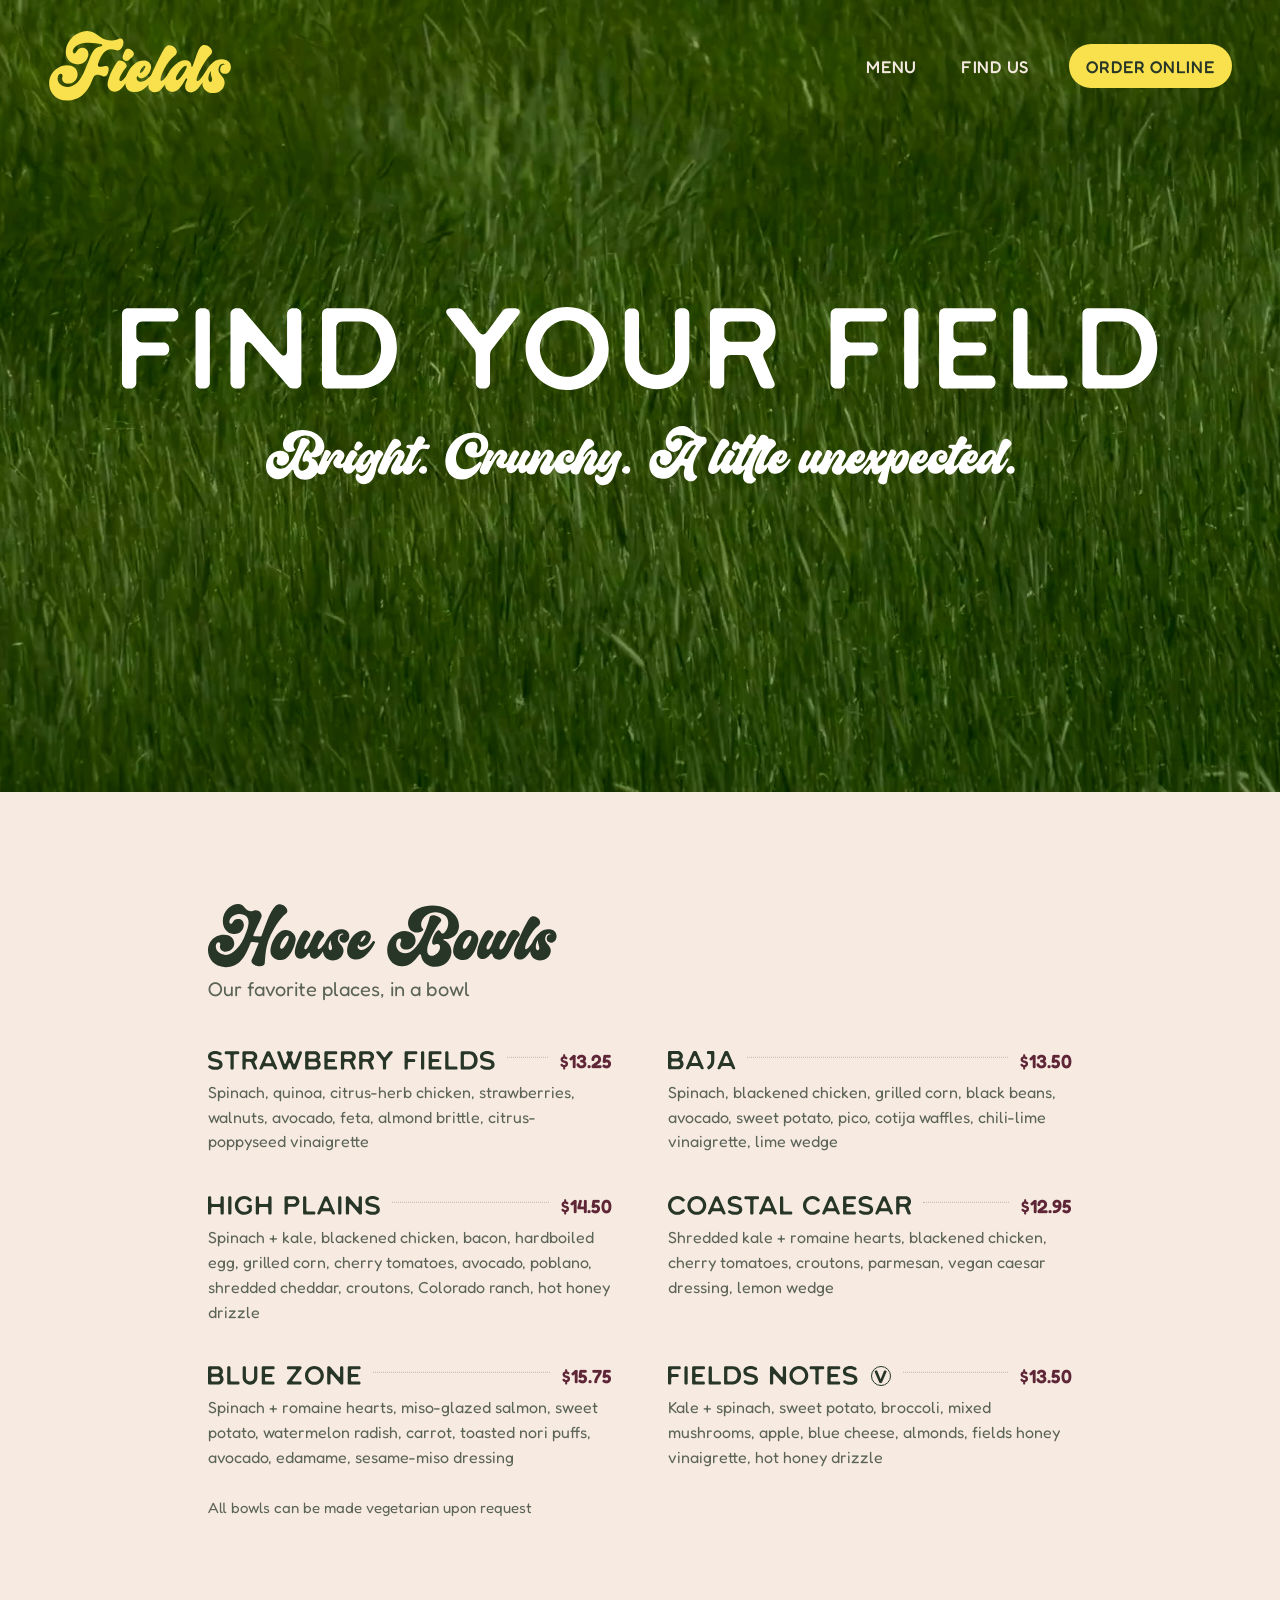
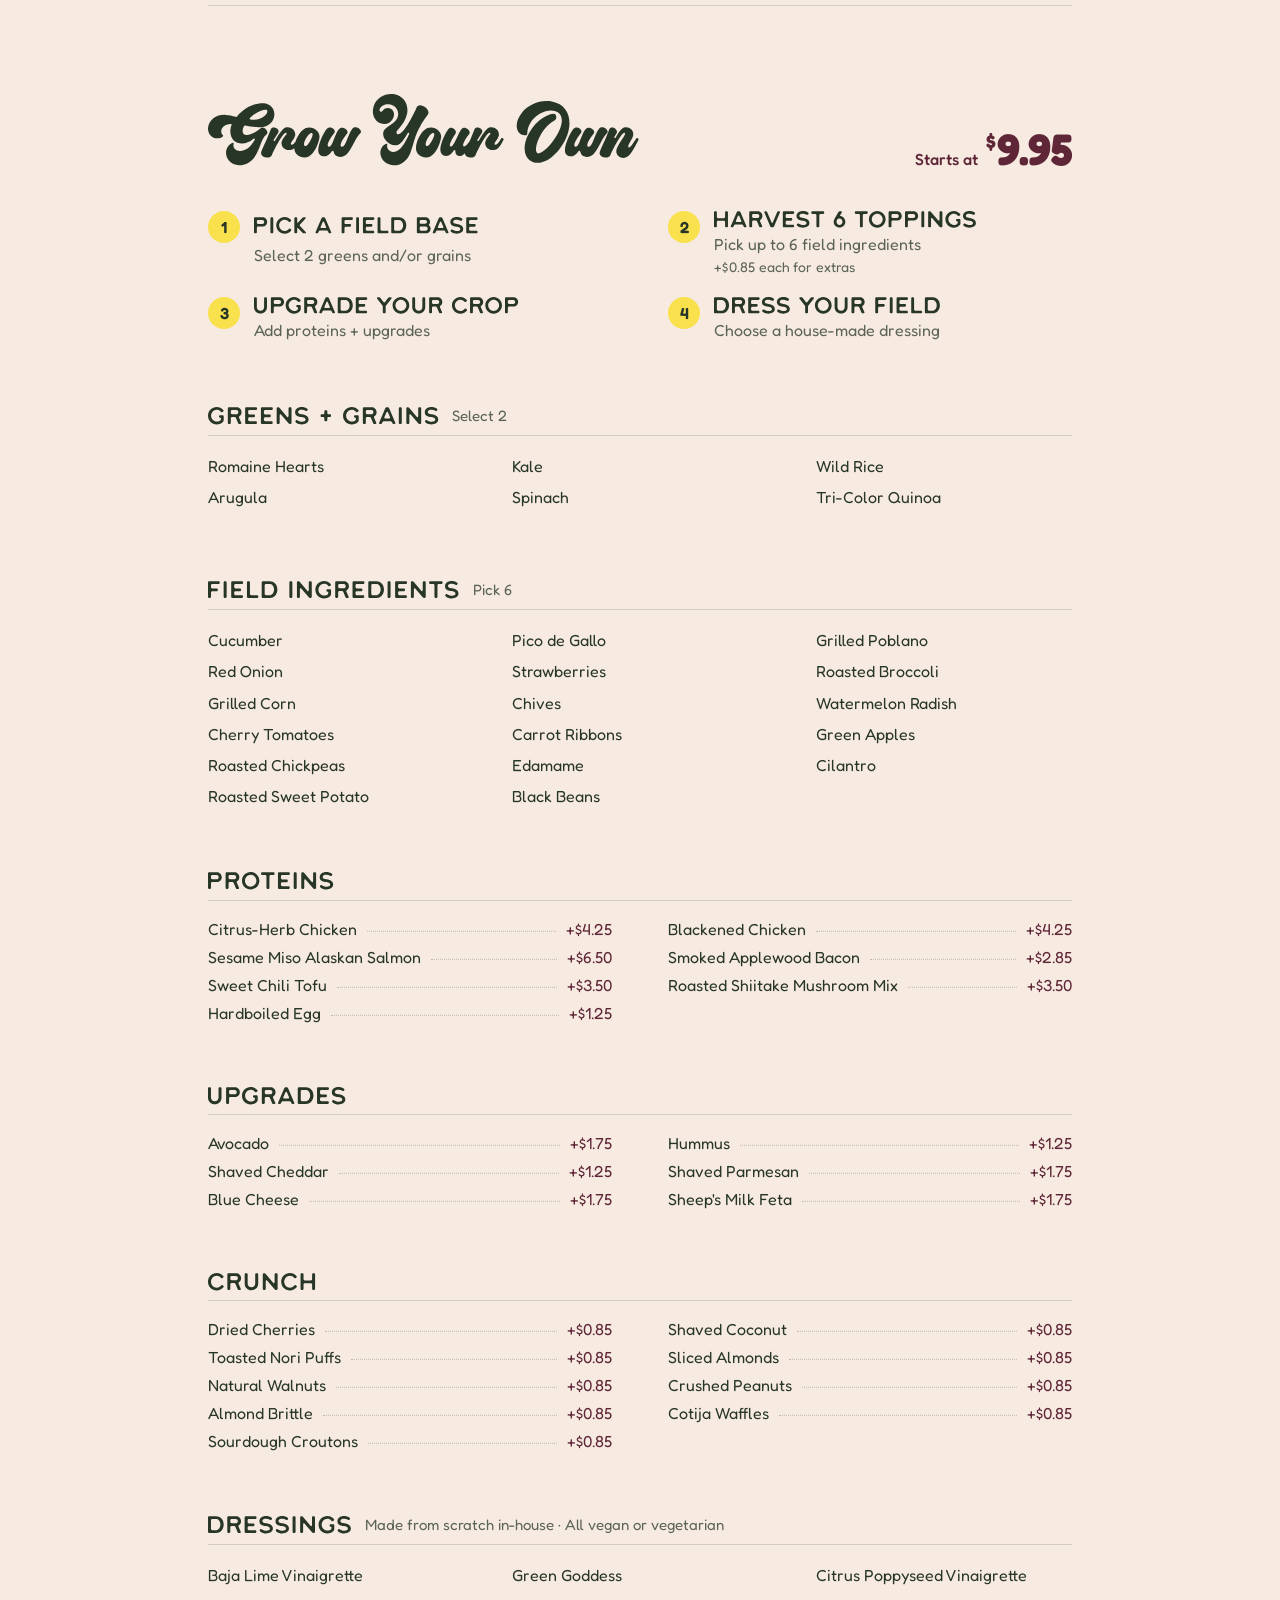
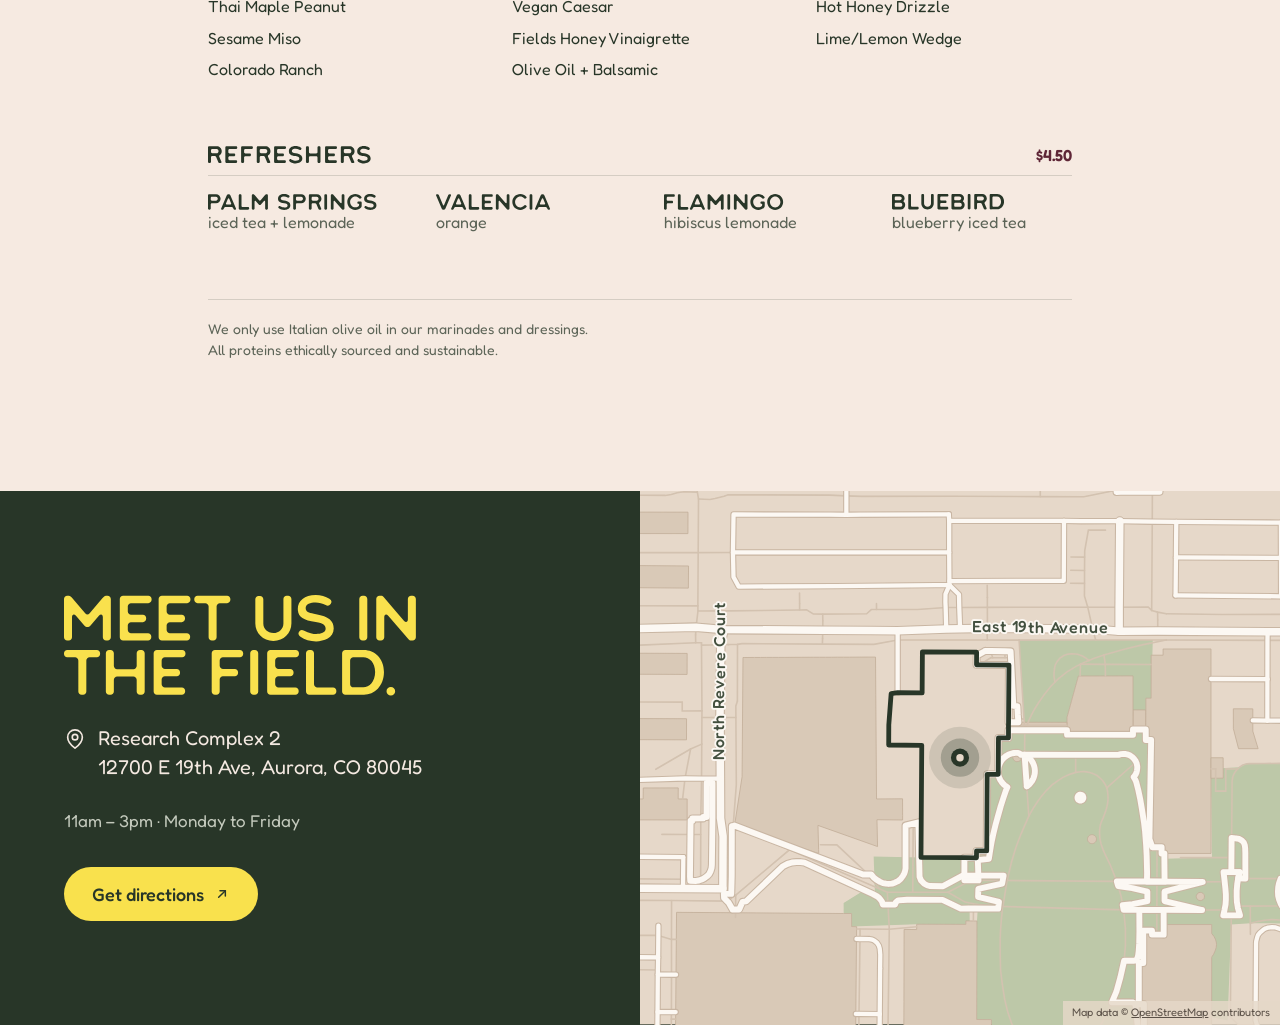
==== commit feee0bc1: "High Plains: add shredded cheddar Between poblano and croutons, as the client specified. Lowercase t" ====
--- a/site/index.html
+++ b/site/index.html
@@ -202,7 +202,7 @@
           <span class="bowls__rule" aria-hidden="true"></span>
           <p class="bowls__price">$14.50</p>
         </div>
-        <p class="bowls__ingredients">Spinach + kale, blackened chicken, bacon, hardboiled egg, grilled corn, cherry tomatoes, avocado, poblano, croutons, Colorado ranch, hot honey drizzle</p>
+        <p class="bowls__ingredients">Spinach + kale, blackened chicken, bacon, hardboiled egg, grilled corn, cherry tomatoes, avocado, poblano, shredded cheddar, croutons, Colorado ranch, hot honey drizzle</p>
       </li>
       <li class="bowls__item">
         <div class="bowls__head">
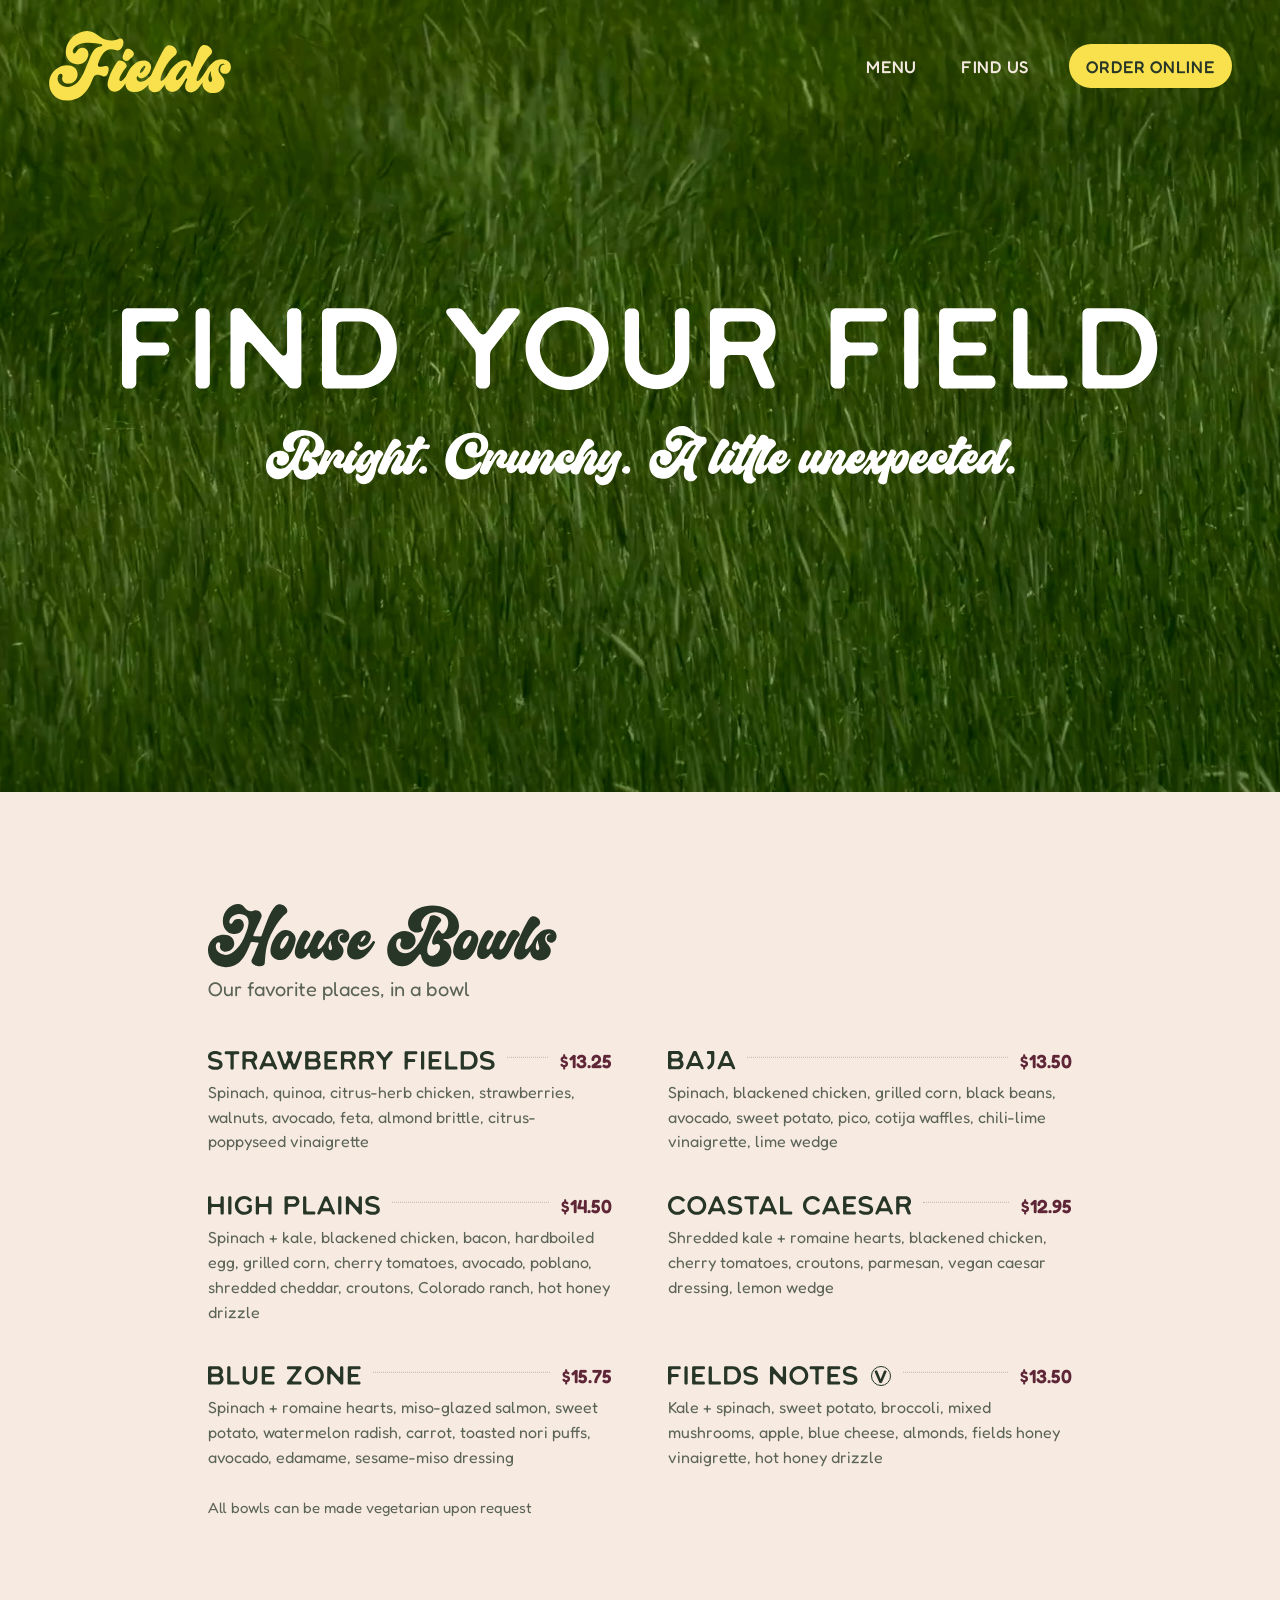
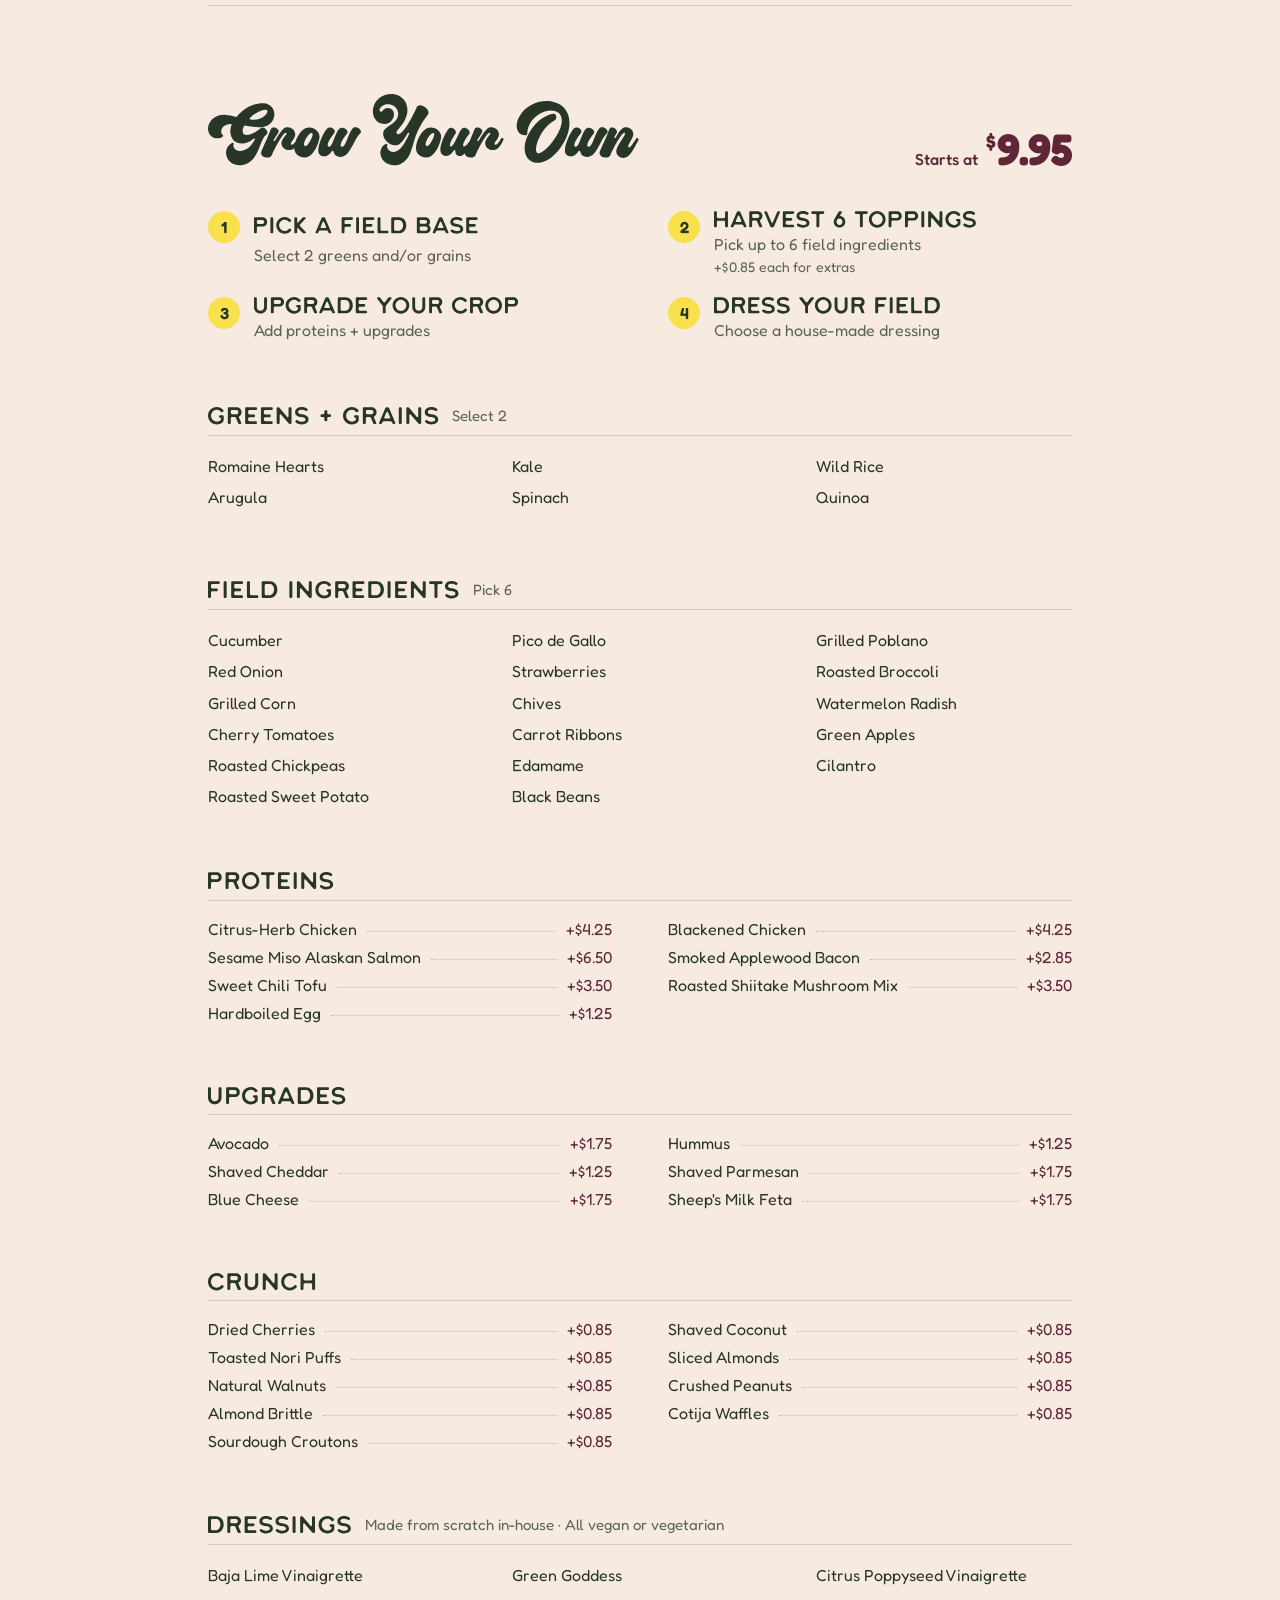
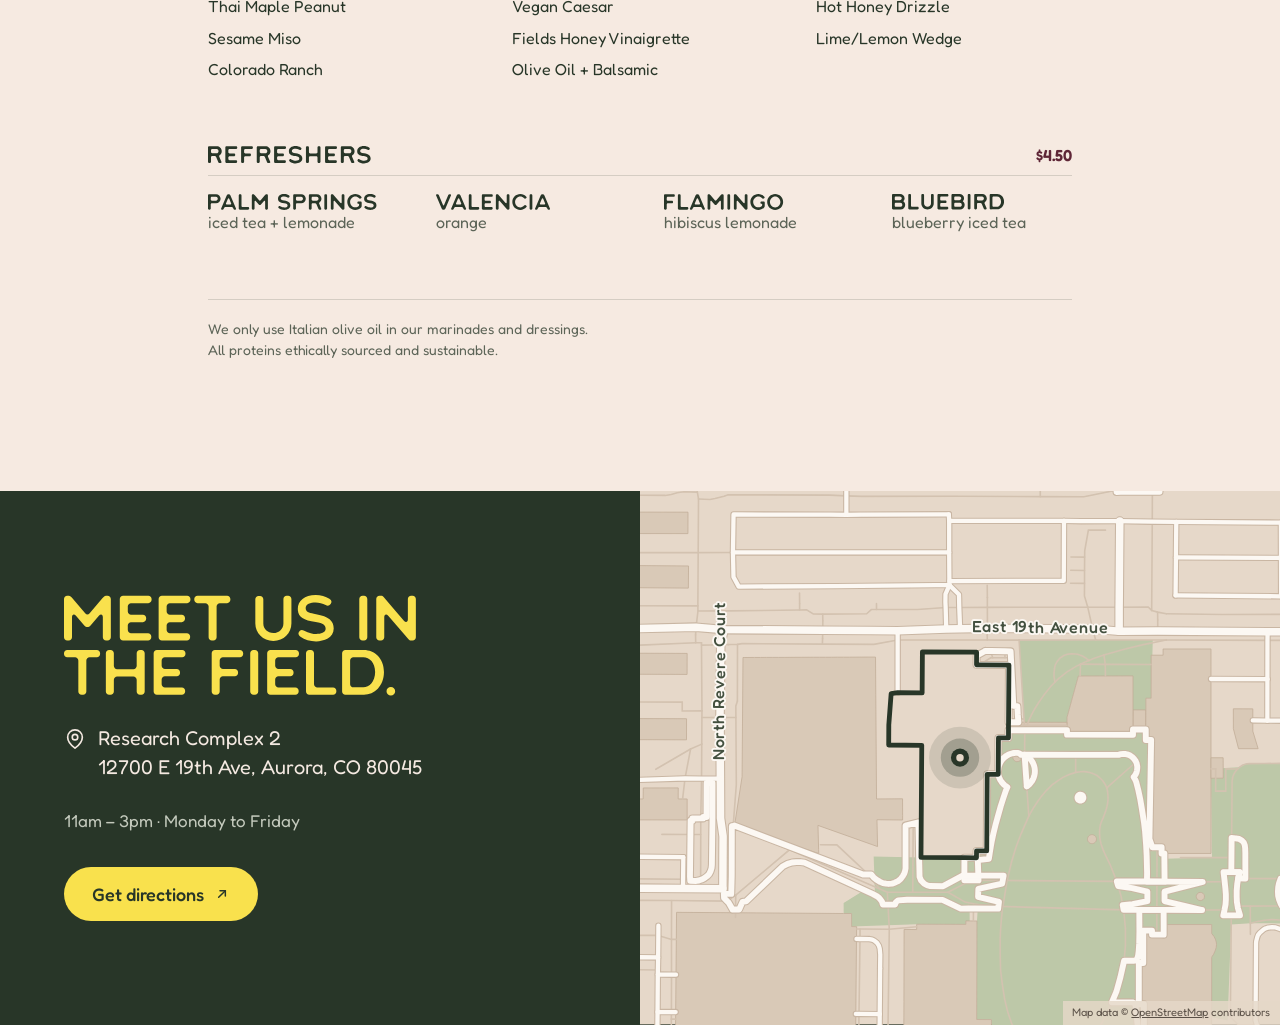
==== commit aaf115d5: "Greens + Grains: quinoa, not tri-color quinoa The only remaining reference. Strawberry Fields alread" ====
--- a/site/index.html
+++ b/site/index.html
@@ -264,7 +264,7 @@
         <li>Kale</li>
         <li>Spinach</li>
         <li>Wild Rice</li>
-        <li>Tri-Color Quinoa</li>
+        <li>Quinoa</li>
       </ul>
     </section>
     <section class="group" aria-labelledby="menu-list-1">
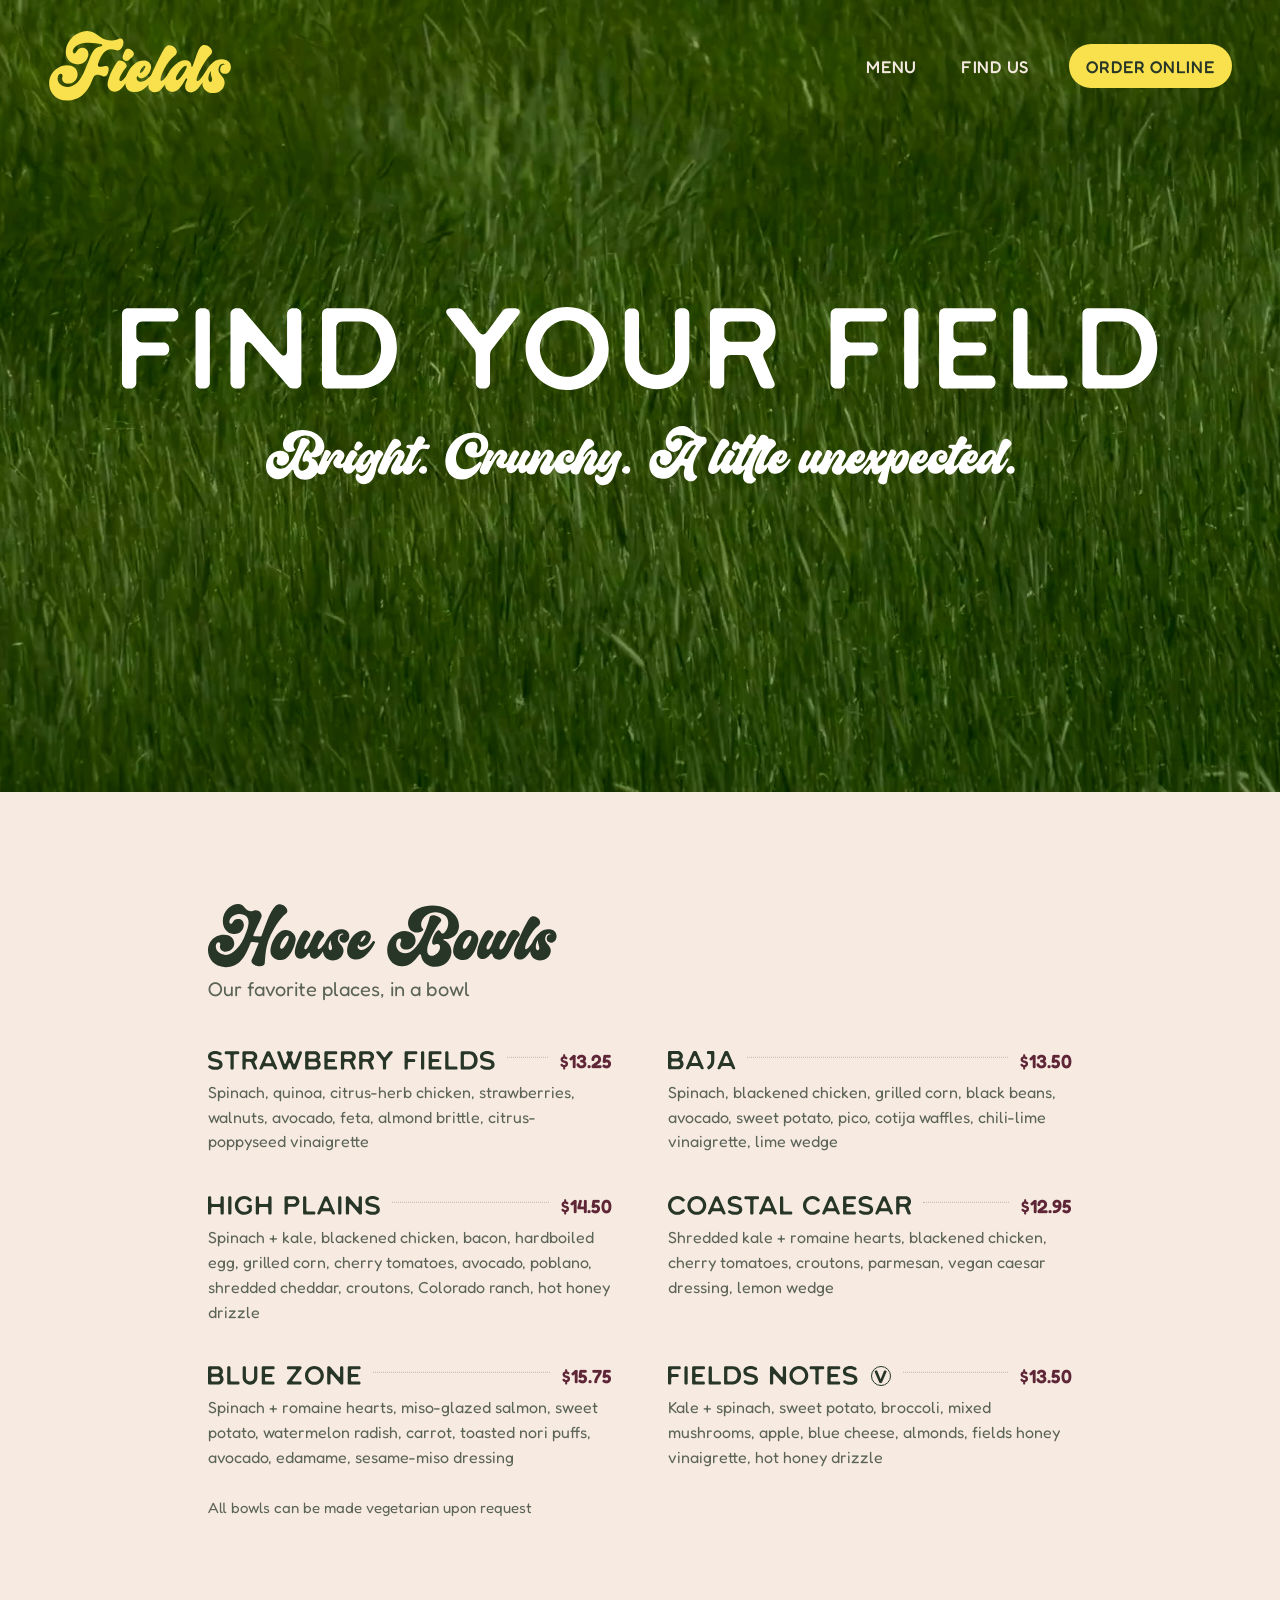
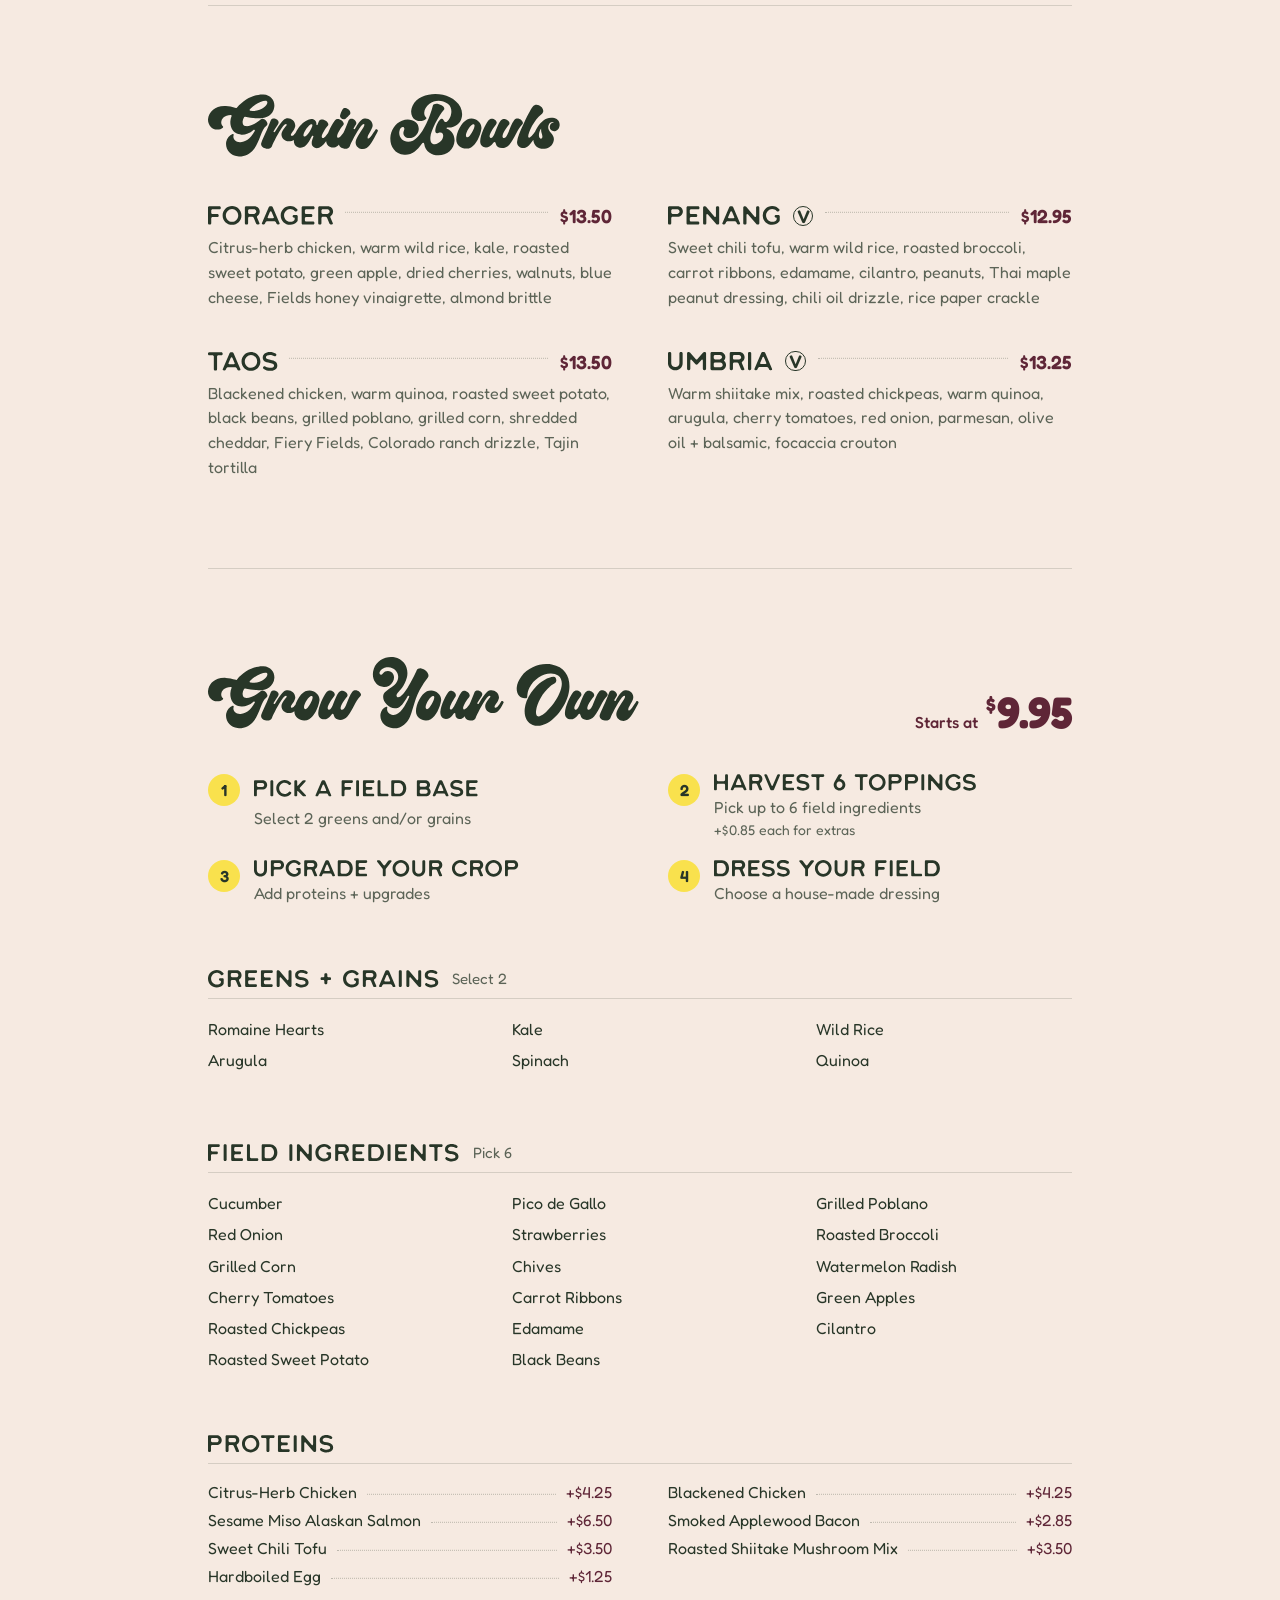
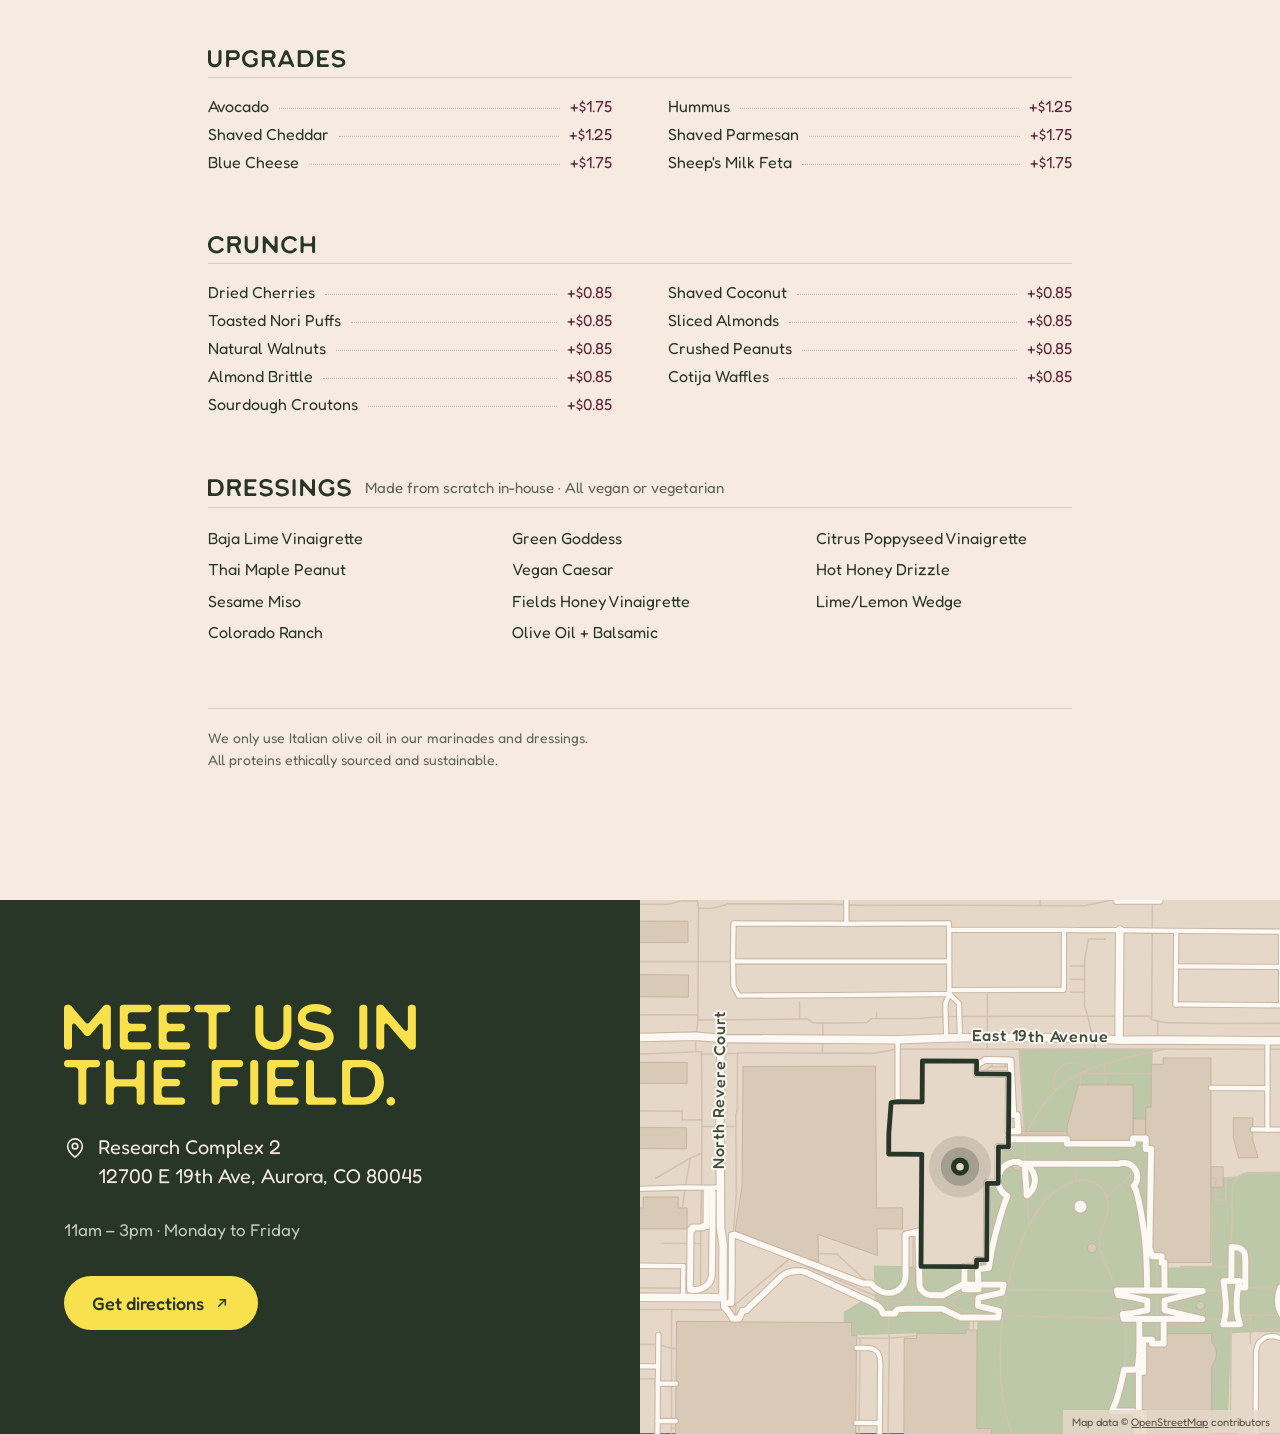
==== commit 3fb5a867: "Website menu: add Grain Bowls, remove Refreshers Grain Bowls (Forager, Penang, Taos, Umbria) render " ====
--- a/site/index.html
+++ b/site/index.html
@@ -78,7 +78,7 @@
 <link rel="preconnect" href="https://fonts.googleapis.com">
 <link rel="preconnect" href="https://fonts.gstatic.com" crossorigin>
 <link rel="stylesheet" href="https://fonts.googleapis.com/css2?family=Fredoka:wght@300..700&display=swap">
-<link rel="stylesheet" href="assets/css/site.css?v=c08dbbbc">
+<link rel="stylesheet" href="assets/css/site.css?v=bd85b747">
 
 <script>
 /* Runs before first paint: marks the intro as pending so the hero starts
@@ -230,6 +230,42 @@
       </li>
     </ul>
     <p class="menu__note">All bowls can be made vegetarian upon request</p>
+    <hr class="menu__rule">
+    <h2 class="menu__title menu__title--script" id="menu-grain"><span class="vh">Grain Bowls</span><svg class="scripttype" aria-hidden="true" viewBox="-4 -1732 11255 1998" style="--sw:5.4956;--sh:0.9755" preserveAspectRatio="xMinYMid meet" fill="currentColor"><path d="M1450 49C1654 -193 1704 -611 1860 -709C1886 -725 1898 -748 1899 -772C1904 -846 1816 -940 1744 -943C1724 -945 1706 -939 1691 -925C1560 -802 1354 -696 1217 -704C1204 -704 1191 -706 1180 -709C1128 -722 1100 -780 1104 -852C1107 -895 1122 -943 1150 -989C1156 -999 1166 -1005 1177 -1005L1181 -1004C1294 -980 1413 -961 1526 -955C1662 -948 1789 -959 1885 -1000C2031 -1064 2111 -1201 2120 -1339C2131 -1521 2017 -1705 1770 -1718C1759 -1718 1747 -1719 1735 -1719C1484 -1715 1169 -1589 919 -1288C914 -1283 907 -1280 899 -1281C896 -1281 893 -1281 890 -1283C767 -1321 661 -1340 569 -1345C384 -1355 256 -1306 158 -1231C66 -1161 4 -1046 -3 -929C-9 -837 19 -744 94 -671C142 -624 211 -599 279 -596C352 -592 425 -612 471 -655C478 -661 481 -668 481 -676C481 -685 477 -692 471 -698C434 -728 417 -777 420 -828C427 -936 524 -1058 724 -1057H727C735 -1056 742 -1052 748 -1044C751 -1039 752 -1034 752 -1028C751 -1025 751 -1021 749 -1018C727 -965 715 -910 712 -856C702 -700 767 -555 876 -488C931 -455 996 -434 1065 -431C1187 -424 1324 -469 1451 -582C1456 -586 1463 -588 1470 -587C1476 -587 1482 -585 1486 -581C1493 -575 1497 -566 1496 -558C1496 -554 1495 -550 1493 -546C1345 -273 1157 -184 1016 -191C892 -198 803 -279 809 -376C810 -389 813 -403 817 -417C818 -420 819 -423 819 -426C820 -434 817 -441 811 -447C806 -452 799 -455 793 -455C789 -455 786 -455 782 -454C683 -418 602 -326 579 -203C576 -187 575 -171 574 -156C560 63 725 237 939 262C951 263 963 264 974 265C1162 275 1337 183 1450 49ZM1337 -1242C1509 -1432 1740 -1518 1840 -1513C1857 -1512 1870 -1509 1878 -1502C1891 -1493 1897 -1477 1896 -1457C1890 -1361 1716 -1174 1401 -1190C1386 -1191 1371 -1193 1355 -1194C1344 -1196 1335 -1203 1331 -1213C1330 -1217 1329 -1221 1329 -1224C1330 -1231 1333 -1237 1337 -1242ZM2477.0 -940C2383.0 -908 2289.0 -756 2140.0 -521C2135.0 -512 2127.0 -508 2119.0 -508C2106.0 -508 2093.0 -519 2093.0 -531C2093.0 -534 2094.0 -537 2096.0 -540C2167.0 -652 2222.0 -738 2239.0 -764C2251.0 -783 2256.0 -801 2256.0 -819C2264.0 -884 2176.0 -944 2100.0 -944C2058.0 -944 2020.0 -926 2003.0 -880C1897.0 -591 1765.0 -330 1704.0 -175C1698.0 -159 1695.0 -144 1695.0 -129C1695.0 -40 1803.0 22 1900.0 22C1960.0 22 2015.0 -1 2039.0 -55C2181.0 -371 2404.0 -771 2490.0 -771C2495.0 -771 2500.0 -769 2504.0 -766C2511.0 -760 2515.0 -754 2515.0 -747C2515.0 -713 2436.0 -661 2368.0 -526C2354.0 -499 2348.0 -471 2348.0 -443C2345.0 -323 2445.0 -217 2590.0 -220C2645.0 -221 2699.0 -228 2758.0 -279C2815.0 -328 2873.0 -417 2935.0 -547C2938.0 -552 2940.0 -557 2940.0 -562C2940.0 -586 2909.0 -607 2886.0 -607C2877.0 -607 2869.0 -604 2865.0 -597C2800.0 -480 2730.0 -390 2682.0 -390C2673.0 -390 2665.0 -393 2658.0 -400C2652.0 -406 2649.0 -413 2649.0 -422C2649.0 -477 2764.0 -574 2787.0 -694C2789.0 -705 2789.0 -716 2789.0 -726C2788.0 -851 2670.0 -952 2551.0 -952C2527.0 -952 2502.0 -948 2477.0 -940ZM2876.0 -27C2907.0 -16 2936.0 -11 2963.0 -11C3152.0 -11 3255.0 -259 3325.0 -384C3329.0 -391 3335.0 -394 3342.0 -394C3356.0 -394 3371.0 -383 3371.0 -372C3371.0 -369 3370.0 -367 3369.0 -365C3348.0 -316 3315.0 -236 3315.0 -162C3315.0 -99 3339.0 -41 3415.0 -11C3436.0 -3 3456.0 1 3477.0 1C3685.0 1 3884.0 -387 3978.0 -534C3981.0 -539 3982.0 -543 3982.0 -548C3982.0 -571 3949.0 -592 3925.0 -592C3915.0 -592 3907.0 -589 3903.0 -582C3832.0 -475 3736.0 -323 3672.0 -323C3664.0 -323 3657.0 -325 3650.0 -330C3641.0 -337 3637.0 -348 3637.0 -363C3637.0 -447 3762.0 -641 3830.0 -715C3842.0 -728 3848.0 -744 3848.0 -759C3848.0 -831 3736.0 -916 3645.0 -916C3612.0 -916 3583.0 -906 3561.0 -880C3531.0 -844 3519.0 -773 3504.0 -744C3501.0 -738 3494.0 -736 3486.0 -736C3476.0 -736 3466.0 -741 3466.0 -750V-752C3467.0 -759 3467.0 -766 3467.0 -772C3467.0 -867 3390.0 -928 3303.0 -928C3293.0 -928 3284.0 -927 3275.0 -926C3008.0 -888 2742.0 -502 2742.0 -243C2742.0 -143 2781.0 -62 2876.0 -27ZM3331.0 -753C3335.0 -749 3337.0 -743 3337.0 -734C3337.0 -651 3168.0 -369 3084.0 -369C3079.0 -369 3075.0 -370 3071.0 -372C3057.0 -378 3051.0 -392 3051.0 -410C3051.0 -512 3227.0 -763 3308.0 -763C3317.0 -763 3325.0 -760 3331.0 -753ZM4153.0 -78C4296.0 -200 4410.0 -441 4478.0 -547C4481.0 -552 4483.0 -557 4483.0 -562C4483.0 -584 4452.0 -603 4429.0 -603C4419.0 -603 4410.0 -600 4405.0 -592C4332.0 -483 4231.0 -330 4165.0 -330C4157.0 -330 4149.0 -333 4142.0 -338C4132.0 -345 4128.0 -357 4128.0 -373C4128.0 -459 4254.0 -653 4323.0 -729C4336.0 -743 4342.0 -760 4342.0 -777C4342.0 -849 4237.0 -933 4148.0 -933C4116.0 -933 4085.0 -922 4063.0 -895C3998.0 -818 3815.0 -511 3781.0 -274C3779.0 -261 3778.0 -248 3778.0 -236C3778.0 -105 3880.0 -17 3995.0 -17C4048.0 -17 4103.0 -36 4153.0 -78ZM4531.0 -1067C4547.0 -1085 4554.0 -1105 4554.0 -1126C4554.0 -1201 4462.0 -1281 4383.0 -1281C4351.0 -1281 4321.0 -1267 4301.0 -1235C4276.0 -1195 4235.0 -1103 4223.0 -1047C4222.0 -1040 4221.0 -1034 4221.0 -1028C4221.0 -969 4281.0 -921 4341.0 -921C4358.0 -921 4375.0 -924 4390.0 -933C4415.0 -947 4511.0 -1046 4531.0 -1067ZM4969.0 -940C4875.0 -908 4781.0 -756 4702.0 -616C4697.0 -607 4689.0 -603 4681.0 -603C4668.0 -603 4655.0 -614 4655.0 -626C4655.0 -629 4656.0 -632 4658.0 -635C4673.0 -662 4710.0 -720 4726.0 -746C4738.0 -766 4744.0 -785 4744.0 -804C4744.0 -879 4658.0 -942 4585.0 -942C4546.0 -942 4511.0 -924 4495.0 -880C4389.0 -591 4257.0 -330 4196.0 -175C4190.0 -159 4187.0 -144 4187.0 -129C4187.0 -40 4295.0 22 4392.0 22C4452.0 22 4507.0 -1 4531.0 -55C4672.0 -369 4898.0 -772 4981.0 -772C4987.0 -772 4992.0 -770 4996.0 -766C5000.0 -762 5002.0 -757 5002.0 -750C5002.0 -672 4796.0 -429 4735.0 -262C4724.0 -234 4721.0 -200 4721.0 -174C4721.0 -55 4836.0 32 4954.0 32C4995.0 32 5036.0 21 5073.0 -2C5210.0 -88 5357.0 -401 5429.0 -542C5433.0 -547 5434.0 -553 5434.0 -558C5434.0 -581 5404.0 -602 5381.0 -602C5372.0 -602 5365.0 -599 5360.0 -592C5286.0 -481 5188.0 -304 5128.0 -304C5122.0 -304 5117.0 -306 5112.0 -310C5106.0 -315 5104.0 -322 5104.0 -331C5103.0 -412 5201.0 -523 5252.0 -657C5262.0 -682 5266.0 -707 5266.0 -731C5266.0 -850 5162.0 -951 5040.0 -951C5017.0 -951 4993.0 -948 4969.0 -940ZM7192.0 -1355C7101.0 -972 6830.0 -356 6555.0 -239C6502.0 -217 6450.0 -207 6402.0 -206C6234.0 -206 6109.0 -331 6118.0 -497C6119.0 -511 6121.0 -525 6123.0 -539C6139.0 -632 6191.0 -673 6232.0 -673C6260.0 -674 6283.0 -652 6280.0 -613C6280.0 -597 6275.0 -579 6265.0 -558C6256.0 -537 6251.0 -516 6250.0 -495C6245.0 -407 6311.0 -322 6438.0 -322H6445.0C6595.0 -327 6716.0 -444 6736.0 -567C6739.0 -579 6740.0 -592 6741.0 -604C6751.0 -796 6585.0 -914 6389.0 -914C6328.0 -914 6265.0 -902 6204.0 -879C5973.0 -789 5846.0 -562 5833.0 -338C5819.0 -77 5961.0 181 6279.0 211C6293.0 212 6307.0 212 6321.0 212C6529.0 212 6697.0 66 6840.0 -141C6853.0 -159 6870.0 -169 6884.0 -169C6900.0 -169 6913.0 -157 6917.0 -133C6951.0 112 7159.0 230 7372.0 230C7502.0 229 7634.0 186 7731.0 100C7826.0 15 7880.0 -106 7887.0 -227C7896.0 -390 7819.0 -552 7644.0 -618C7634.0 -622 7630.0 -629 7631.0 -637C7631.0 -648 7641.0 -660 7655.0 -660L7657.0 -659C7671.0 -658 7684.0 -658 7697.0 -658C7920.0 -659 8089.0 -801 8123.0 -1006C8126.0 -1024 8128.0 -1043 8129.0 -1061C8148.0 -1398 7822.0 -1638 7516.0 -1706C7441.0 -1723 7358.0 -1732 7273.0 -1732C6987.0 -1732 6675.0 -1626 6544.0 -1355C6516.0 -1298 6502.0 -1242 6499.0 -1189C6492.0 -1066 6545.0 -963 6628.0 -905C6669.0 -877 6722.0 -865 6775.0 -865C6857.0 -865 6940.0 -896 6980.0 -942C6984.0 -946 6987.0 -952 6987.0 -958V-962C6986.0 -969 6984.0 -975 6978.0 -980C6934.0 -1016 6914.0 -1073 6918.0 -1137C6923.0 -1231 6980.0 -1340 7086.0 -1420C7166.0 -1479 7270.0 -1515 7377.0 -1515C7477.0 -1515 7579.0 -1485 7671.0 -1417C7761.0 -1349 7791.0 -1249 7785.0 -1151C7776.0 -990 7675.0 -834 7600.0 -834C7598.0 -834 7595.0 -834 7593.0 -834C7542.0 -841 7549.0 -928 7486.0 -940C7483.0 -941 7480.0 -941 7478.0 -941C7395.0 -941 7278.0 -705 7271.0 -570C7268.0 -515 7283.0 -476 7325.0 -476C7336.0 -476 7348.0 -479 7362.0 -484C7390.0 -494 7415.0 -499 7435.0 -499C7502.0 -499 7527.0 -450 7524.0 -390C7521.0 -334 7492.0 -268 7451.0 -224C7392.0 -162 7317.0 -124 7253.0 -124C7170.0 -123 7105.0 -185 7114.0 -338V-345C7129.0 -566 7379.0 -1023 7542.0 -1216C7554.0 -1231 7560.0 -1246 7561.0 -1260C7565.0 -1342 7412.0 -1420 7301.0 -1420C7247.0 -1419 7203.0 -1401 7192.0 -1355ZM8416.0 -22C8587.0 -120 8706.0 -388 8746.0 -612C8748.0 -626 8749.0 -640 8749.0 -654C8747.0 -819 8588.0 -939 8433.0 -945C8385.0 -946 8336.0 -937 8292.0 -914C8106.0 -822 7944.0 -501 7942.0 -276L7943.0 -263C7946.0 -95 8102.0 10 8255.0 15C8311.0 17 8368.0 5 8416.0 -22ZM8520.0 -751C8526.0 -745 8529.0 -735 8528.0 -722C8528.0 -622 8382.0 -342 8293.0 -345C8288.0 -346 8283.0 -347 8278.0 -349C8259.0 -358 8252.0 -377 8252.0 -403C8252.0 -520 8409.0 -766 8494.0 -763C8504.0 -763 8513.0 -759 8520.0 -751ZM8970.0 -887C8871.0 -763 8721.0 -439 8708.0 -231V-212C8706.0 -92 8791.0 -19 8893.0 -19C8974.0 -19 9065.0 -65 9131.0 -169C9141.0 -186 9155.0 -194 9168.0 -194C9184.0 -194 9198.0 -182 9203.0 -157C9223.0 -51 9311.0 0 9408.0 0C9491.0 0 9581.0 -37 9641.0 -108C9816.0 -313 9895.0 -607 10053.0 -755C10068.0 -769 10076.0 -786 10077.0 -803C10081.0 -871 9988.0 -951 9900.0 -951C9864.0 -951 9828.0 -937 9799.0 -903C9644.0 -706 9596.0 -325 9471.0 -325L9466.0 -326C9434.0 -328 9422.0 -350 9424.0 -382C9429.0 -472 9541.0 -647 9628.0 -745C9640.0 -757 9645.0 -772 9646.0 -787C9650.0 -854 9559.0 -932 9470.0 -932C9430.0 -932 9391.0 -916 9360.0 -877C9225.0 -706 9168.0 -326 9056.0 -326C9053.0 -326 9051.0 -326 9048.0 -327C9019.0 -331 9008.0 -352 9009.0 -383C9015.0 -471 9123.0 -641 9215.0 -757C9229.0 -774 9236.0 -792 9237.0 -809C9241.0 -877 9161.0 -940 9080.0 -940C9040.0 -940 9000.0 -925 8970.0 -887ZM10217.0 -43C10354.0 -147 10474.0 -380 10589.0 -551C10593.0 -557 10595.0 -562 10595.0 -568C10596.0 -591 10568.0 -612 10546.0 -612C10537.0 -612 10529.0 -608 10524.0 -601C10439.0 -488 10332.0 -334 10272.0 -334C10267.0 -334 10261.0 -335 10257.0 -338C10248.0 -343 10245.0 -356 10246.0 -376C10251.0 -505 10438.0 -907 10661.0 -1074C10706.0 -1107 10726.0 -1147 10727.0 -1186C10731.0 -1287 10619.0 -1388 10512.0 -1388C10468.0 -1388 10424.0 -1370 10389.0 -1327C10314.0 -1233 10188.0 -978 10077.0 -735C9984.0 -534 9900.0 -349 9889.0 -203L9888.0 -195C9884.0 -73 9985.0 -1 10088.0 -1C10133.0 -1 10179.0 -14 10217.0 -43ZM11048.0 -188C11060.0 -221 11066.0 -250 11067.0 -276C11076.0 -456 10877.0 -512 10885.0 -675C10886.0 -690 10889.0 -707 10894.0 -725C10918.0 -813 10976.0 -839 11023.0 -839C11048.0 -839 11066.0 -830 11070.0 -816C10998.0 -816 10950.0 -769 10938.0 -702C10936.0 -695 10935.0 -688 10935.0 -681C10931.0 -597 10995.0 -543 11072.0 -542H11074.0C11144.0 -542 11226.0 -590 11248.0 -711C11250.0 -721 11251.0 -731 11251.0 -741C11257.0 -864 11165.0 -958 11034.0 -969C11023.0 -970 11012.0 -970 11002.0 -970C10899.0 -976 10813.0 -946 10731.0 -887C10594.0 -787 10442.0 -538 10413.0 -363C10410.0 -346 10409.0 -329 10408.0 -312C10397.0 -85 10559.0 24 10725.0 24C10860.0 24 10998.0 -48 11048.0 -188ZM10660.0 -628C10658.0 -616 10658.0 -604 10658.0 -593C10657.0 -500 10696.0 -448 10699.0 -383V-374C10699.0 -326 10676.0 -303 10650.0 -303C10628.0 -303 10603.0 -322 10594.0 -360C10590.0 -377 10588.0 -395 10588.0 -414C10588.0 -492 10622.0 -579 10660.0 -628Z"/></svg></h2>
+    <ul class="bowls">
+      <li class="bowls__item">
+        <div class="bowls__head">
+          <h3 class="bowls__name"><span class="vh">Forager</span><svg class="capsline" aria-hidden="true" viewBox="70 -712 4813 725" style="--sw:4.8130;--sh:0.7250" preserveAspectRatio="xMinYMid meet" fill="currentColor"><path d="M511 -700H121C92 -700 70 -678 70 -649V-51C70 -22 92 0 121 0H144C173 0 195 -22 195 -51V-238C195 -261 219 -288 245 -288H431C460 -288 482 -310 482 -339V-352C482 -381 460 -403 431 -403H245C222 -403 195 -427 195 -453V-535C195 -558 219 -585 245 -585H511C540 -585 562 -607 562 -636V-649C562 -678 540 -700 511 -700ZM995.0 13C1195.0 13 1358.0 -149 1358.0 -350C1358.0 -550 1195.0 -712 995.0 -712C795.0 -712 632.0 -550 632.0 -350C632.0 -149 795.0 13 995.0 13ZM994.0 -102C865.0 -103 757.0 -220 757.0 -350C757.0 -480 865.0 -597 994.0 -597C1124.0 -597 1233.0 -480 1233.0 -350C1233.0 -220 1124.0 -101 994.0 -102ZM1958.0 -269C1946.0 -297 1955.0 -317 1980.0 -335C2029.0 -372 2061.0 -429 2061.0 -497C2061.0 -614 1966.0 -700 1854.0 -700H1539.0C1510.0 -700 1488.0 -678 1488.0 -649V-51C1488.0 -22 1510.0 0 1539.0 0H1562.0C1591.0 0 1613.0 -22 1613.0 -51V-244C1613.0 -267 1637.0 -294 1663.0 -294H1770.0C1798.0 -294 1817.0 -283 1828.0 -256L1919.0 -39C1930.0 -12 1949.0 0 1977.0 0H2010.0C2047.0 0 2063.0 -24 2048.0 -58ZM1846.0 -409H1663.0C1640.0 -409 1613.0 -433 1613.0 -459V-535C1613.0 -558 1637.0 -585 1663.0 -585H1846.0C1888.0 -585 1928.0 -546 1928.0 -497C1928.0 -449 1888.0 -409 1846.0 -409ZM2821.0 -58 2570.0 -646C2555.0 -682 2529.0 -700 2489.0 -700H2479.0C2439.0 -700 2413.0 -682 2398.0 -646L2147.0 -58C2132.0 -24 2148.0 0 2185.0 0H2206.0C2234.0 0 2253.0 -12 2264.0 -39L2278.0 -71C2288.0 -95 2321.0 -121 2347.0 -121H2620.0C2646.0 -121 2680.0 -95 2690.0 -71L2704.0 -39C2715.0 -12 2734.0 0 2762.0 0H2783.0C2820.0 0 2836.0 -24 2821.0 -58ZM2396.0 -236C2371.0 -236 2356.0 -255 2365.0 -280L2450.0 -482C2459.0 -503 2471.0 -514 2484.0 -513C2497.0 -514 2509.0 -503 2518.0 -482L2603.0 -280C2612.0 -255 2596.0 -236 2571.0 -236ZM3230.0 13C3330.0 13 3435.0 -19 3503.0 -111C3518.0 -131 3522.0 -148 3522.0 -172C3523.0 -199 3523.0 -237 3523.0 -316C3523.0 -345 3501.0 -367 3472.0 -367H3376.0C3347.0 -367 3325.0 -345 3325.0 -316C3325.0 -286 3347.0 -266 3367.0 -266C3392.0 -266 3408.0 -255 3408.0 -216C3408.0 -141 3302.0 -105 3229.0 -106C3104.0 -108 2996.0 -224 2996.0 -350C2996.0 -475 3104.0 -593 3229.0 -593C3296.0 -593 3357.0 -566 3401.0 -518C3422.0 -494 3444.0 -489 3470.0 -505L3491.0 -518C3519.0 -536 3526.0 -562 3504.0 -588C3437.0 -664 3339.0 -712 3230.0 -712C3030.0 -712 2867.0 -550 2867.0 -350C2867.0 -149 3030.0 13 3230.0 13ZM3848.0 -585H4119.0C4148.0 -585 4170.0 -607 4170.0 -636V-649C4170.0 -678 4148.0 -700 4119.0 -700H3724.0C3695.0 -700 3673.0 -678 3673.0 -649V-51C3673.0 -22 3695.0 0 3724.0 0H4114.0C4143.0 0 4165.0 -22 4165.0 -51V-64C4165.0 -93 4143.0 -115 4114.0 -115H3848.0C3825.0 -115 3798.0 -139 3798.0 -165V-238C3798.0 -261 3822.0 -288 3848.0 -288H4034.0C4063.0 -288 4085.0 -310 4085.0 -339V-352C4085.0 -381 4063.0 -403 4034.0 -403H3848.0C3825.0 -403 3798.0 -427 3798.0 -453V-535C3798.0 -558 3822.0 -585 3848.0 -585ZM4780.0 -269C4768.0 -297 4777.0 -317 4802.0 -335C4851.0 -372 4883.0 -429 4883.0 -497C4883.0 -614 4788.0 -700 4676.0 -700H4361.0C4332.0 -700 4310.0 -678 4310.0 -649V-51C4310.0 -22 4332.0 0 4361.0 0H4384.0C4413.0 0 4435.0 -22 4435.0 -51V-244C4435.0 -267 4459.0 -294 4485.0 -294H4592.0C4620.0 -294 4639.0 -283 4650.0 -256L4741.0 -39C4752.0 -12 4771.0 0 4799.0 0H4832.0C4869.0 0 4885.0 -24 4870.0 -58ZM4668.0 -409H4485.0C4462.0 -409 4435.0 -433 4435.0 -459V-535C4435.0 -558 4459.0 -585 4485.0 -585H4668.0C4710.0 -585 4750.0 -546 4750.0 -497C4750.0 -449 4710.0 -409 4668.0 -409Z"/></svg></h3>
+          <span class="bowls__rule" aria-hidden="true"></span>
+          <p class="bowls__price">$13.50</p>
+        </div>
+        <p class="bowls__ingredients">Citrus-herb chicken, warm wild rice, kale, roasted sweet potato, green apple, dried cherries, walnuts, blue cheese, Fields honey vinaigrette, almond brittle</p>
+      </li>
+      <li class="bowls__item">
+        <div class="bowls__head">
+          <h3 class="bowls__name"><span class="vh">Penang</span><svg class="capsline" aria-hidden="true" viewBox="70 -712 4300 725" style="--sw:4.3000;--sh:0.7250" preserveAspectRatio="xMinYMid meet" fill="currentColor"><path d="M436 -700H121C92 -700 70 -678 70 -649V-51C70 -22 92 0 121 0H144C173 0 195 -22 195 -51V-244C195 -267 219 -294 245 -294H436C548 -294 643 -381 643 -497C643 -614 548 -700 436 -700ZM436 -409H245C219 -409 195 -436 195 -459V-535C195 -558 219 -585 245 -585H436C471 -585 515 -546 515 -497C515 -449 471 -409 436 -409ZM958.0 -585H1229.0C1258.0 -585 1280.0 -607 1280.0 -636V-649C1280.0 -678 1258.0 -700 1229.0 -700H834.0C805.0 -700 783.0 -678 783.0 -649V-51C783.0 -22 805.0 0 834.0 0H1224.0C1253.0 0 1275.0 -22 1275.0 -51V-64C1275.0 -93 1253.0 -115 1224.0 -115H958.0C935.0 -115 908.0 -139 908.0 -165V-238C908.0 -261 932.0 -288 958.0 -288H1144.0C1173.0 -288 1195.0 -310 1195.0 -339V-352C1195.0 -381 1173.0 -403 1144.0 -403H958.0C935.0 -403 908.0 -427 908.0 -453V-535C908.0 -558 932.0 -585 958.0 -585ZM1471.0 0H1494.0C1523.0 0 1545.0 -22 1545.0 -51V-364C1545.0 -410 1577.0 -422 1607.0 -387L1924.0 -20C1933.0 -8 1948.0 0 1965.0 0H1988.0C2017.0 0 2039.0 -22 2039.0 -51V-649C2039.0 -678 2017.0 -700 1988.0 -700H1965.0C1936.0 -700 1914.0 -678 1914.0 -649V-332C1914.0 -286 1882.0 -273 1852.0 -309L1535.0 -680C1526.0 -692 1511.0 -700 1494.0 -700H1471.0C1442.0 -700 1420.0 -678 1420.0 -649V-51C1420.0 -22 1442.0 0 1471.0 0ZM2839.0 -58 2588.0 -646C2573.0 -682 2547.0 -700 2507.0 -700H2497.0C2457.0 -700 2431.0 -682 2416.0 -646L2165.0 -58C2150.0 -24 2166.0 0 2203.0 0H2224.0C2252.0 0 2271.0 -12 2282.0 -39L2296.0 -71C2306.0 -95 2339.0 -121 2365.0 -121H2638.0C2664.0 -121 2698.0 -95 2708.0 -71L2722.0 -39C2733.0 -12 2752.0 0 2780.0 0H2801.0C2838.0 0 2854.0 -24 2839.0 -58ZM2414.0 -236C2389.0 -236 2374.0 -255 2383.0 -280L2468.0 -482C2477.0 -503 2489.0 -514 2502.0 -513C2515.0 -514 2527.0 -503 2536.0 -482L2621.0 -280C2630.0 -255 2614.0 -236 2589.0 -236ZM3016.0 0H3039.0C3068.0 0 3090.0 -22 3090.0 -51V-364C3090.0 -410 3122.0 -422 3152.0 -387L3469.0 -20C3478.0 -8 3493.0 0 3510.0 0H3533.0C3562.0 0 3584.0 -22 3584.0 -51V-649C3584.0 -678 3562.0 -700 3533.0 -700H3510.0C3481.0 -700 3459.0 -678 3459.0 -649V-332C3459.0 -286 3427.0 -273 3397.0 -309L3080.0 -680C3071.0 -692 3056.0 -700 3039.0 -700H3016.0C2987.0 -700 2965.0 -678 2965.0 -649V-51C2965.0 -22 2987.0 0 3016.0 0ZM4077.0 13C4177.0 13 4282.0 -19 4350.0 -111C4365.0 -131 4369.0 -148 4369.0 -172C4370.0 -199 4370.0 -237 4370.0 -316C4370.0 -345 4348.0 -367 4319.0 -367H4223.0C4194.0 -367 4172.0 -345 4172.0 -316C4172.0 -286 4194.0 -266 4214.0 -266C4239.0 -266 4255.0 -255 4255.0 -216C4255.0 -141 4149.0 -105 4076.0 -106C3951.0 -108 3843.0 -224 3843.0 -350C3843.0 -475 3951.0 -593 4076.0 -593C4143.0 -593 4204.0 -566 4248.0 -518C4269.0 -494 4291.0 -489 4317.0 -505L4338.0 -518C4366.0 -536 4373.0 -562 4351.0 -588C4284.0 -664 4186.0 -712 4077.0 -712C3877.0 -712 3714.0 -550 3714.0 -350C3714.0 -149 3877.0 13 4077.0 13Z"/></svg> <abbr class="bowls__veg" title="Vegetarian">V</abbr></h3>
+          <span class="bowls__rule" aria-hidden="true"></span>
+          <p class="bowls__price">$12.95</p>
+        </div>
+        <p class="bowls__ingredients">Sweet chili tofu, warm wild rice, roasted broccoli, carrot ribbons, edamame, cilantro, peanuts, Thai maple peanut dressing, chili oil drizzle, rice paper crackle</p>
+      </li>
+      <li class="bowls__item">
+        <div class="bowls__head">
+          <h3 class="bowls__name"><span class="vh">Taos</span><svg class="capsline" aria-hidden="true" viewBox="20 -712 2667 725" style="--sw:2.6670;--sh:0.7250" preserveAspectRatio="xMinYMid meet" fill="currentColor"><path d="M533 -700H71C42 -700 20 -678 20 -649V-636C20 -607 42 -585 71 -585H194C217 -585 244 -561 244 -535V-51C244 -22 266 0 295 0H318C347 0 369 -22 369 -51V-535C369 -558 393 -585 419 -585H533C562 -585 584 -607 584 -636V-649C584 -678 562 -700 533 -700ZM1264.0 -58 1013.0 -646C998.0 -682 972.0 -700 932.0 -700H922.0C882.0 -700 856.0 -682 841.0 -646L590.0 -58C575.0 -24 591.0 0 628.0 0H649.0C677.0 0 696.0 -12 707.0 -39L721.0 -71C731.0 -95 764.0 -121 790.0 -121H1063.0C1089.0 -121 1123.0 -95 1133.0 -71L1147.0 -39C1158.0 -12 1177.0 0 1205.0 0H1226.0C1263.0 0 1279.0 -24 1264.0 -58ZM839.0 -236C814.0 -236 799.0 -255 808.0 -280L893.0 -482C902.0 -503 914.0 -514 927.0 -513C940.0 -514 952.0 -503 961.0 -482L1046.0 -280C1055.0 -255 1039.0 -236 1014.0 -236ZM1673.0 13C1873.0 13 2036.0 -149 2036.0 -350C2036.0 -550 1873.0 -712 1673.0 -712C1473.0 -712 1310.0 -550 1310.0 -350C1310.0 -149 1473.0 13 1673.0 13ZM1672.0 -102C1543.0 -103 1435.0 -220 1435.0 -350C1435.0 -480 1543.0 -597 1672.0 -597C1802.0 -597 1911.0 -480 1911.0 -350C1911.0 -220 1802.0 -101 1672.0 -102ZM2412.0 13C2532.0 13 2687.0 -40 2687.0 -187C2687.0 -313 2608.0 -377 2411.0 -412C2287.0 -434 2249.0 -451 2249.0 -508C2249.0 -570 2322.0 -596 2405.0 -596C2456.0 -596 2516.0 -580 2561.0 -554C2589.0 -538 2619.0 -541 2635.0 -566L2644.0 -580C2662.0 -609 2648.0 -635 2619.0 -653C2561.0 -689 2484.0 -712 2406.0 -712C2231.0 -712 2126.0 -620 2126.0 -497C2126.0 -372 2205.0 -317 2406.0 -290C2527.0 -274 2561.0 -236 2561.0 -183C2561.0 -124 2485.0 -102 2413.0 -102C2365.0 -102 2297.0 -114 2226.0 -154C2201.0 -168 2174.0 -174 2155.0 -148L2146.0 -136C2125.0 -108 2139.0 -80 2168.0 -60C2231.0 -16 2320.0 13 2412.0 13Z"/></svg></h3>
+          <span class="bowls__rule" aria-hidden="true"></span>
+          <p class="bowls__price">$13.50</p>
+        </div>
+        <p class="bowls__ingredients">Blackened chicken, warm quinoa, roasted sweet potato, black beans, grilled poblano, grilled corn, shredded cheddar, Fiery Fields, Colorado ranch drizzle, Tajin tortilla</p>
+      </li>
+      <li class="bowls__item">
+        <div class="bowls__head">
+          <h3 class="bowls__name"><span class="vh">Umbria</span><svg class="capsline" aria-hidden="true" viewBox="70 -700 4010 705" style="--sw:4.0096;--sh:0.7050" preserveAspectRatio="xMinYMid meet" fill="currentColor"><path d="M583 -700H560C531 -700 509 -678 509 -649V-268C509 -188 444 -118 352 -118C260 -118 195 -186 195 -266V-647C195 -676 173 -698 144 -698H121C92 -698 70 -676 70 -647V-267C71 -117 190 5 352 5C514 5 633 -117 634 -267V-649C634 -678 612 -700 583 -700ZM855.0 0H878.0C907.0 0 929.0 -22 929.0 -51V-364C929.0 -410 961.0 -422 991.0 -387L1121.0 -237C1152.0 -201 1188.0 -201 1219.0 -237L1349.0 -387C1379.0 -422 1411.0 -410 1411.0 -364V-51C1411.0 -22 1433.0 0 1462.0 0H1485.0C1514.0 0 1536.0 -22 1536.0 -51V-649C1536.0 -678 1514.0 -700 1485.0 -700H1462.0C1439.0 -700 1406.0 -665 1397.0 -653L1205.0 -427C1183.0 -401 1157.0 -401 1135.0 -427L942.0 -653C929.0 -670 899.0 -700 878.0 -700H855.0C826.0 -700 804.0 -678 804.0 -649V-51C804.0 -22 826.0 0 855.0 0ZM2222.0 -367C2257.0 -403 2279.0 -450 2279.0 -503C2279.0 -620 2184.0 -700 2072.0 -700H1757.0C1728.0 -700 1706.0 -678 1706.0 -649V-51C1706.0 -22 1728.0 0 1757.0 0H2099.0C2211.0 0 2306.0 -86 2306.0 -203C2306.0 -269 2272.0 -328 2222.0 -367ZM2061.0 -585C2109.0 -585 2149.0 -552 2149.0 -503C2149.0 -455 2109.0 -415 2061.0 -415H1881.0C1855.0 -415 1831.0 -442 1831.0 -465V-535C1831.0 -558 1855.0 -585 1881.0 -585ZM2088.0 -115H1881.0C1855.0 -115 1831.0 -142 1831.0 -165V-250C1831.0 -273 1855.0 -300 1881.0 -300H2088.0C2136.0 -300 2176.0 -260 2176.0 -203C2176.0 -155 2136.0 -115 2088.0 -115ZM2916.0 -269C2904.0 -297 2913.0 -317 2938.0 -335C2987.0 -372 3019.0 -429 3019.0 -497C3019.0 -614 2924.0 -700 2812.0 -700H2497.0C2468.0 -700 2446.0 -678 2446.0 -649V-51C2446.0 -22 2468.0 0 2497.0 0H2520.0C2549.0 0 2571.0 -22 2571.0 -51V-244C2571.0 -267 2595.0 -294 2621.0 -294H2728.0C2756.0 -294 2775.0 -283 2786.0 -256L2877.0 -39C2888.0 -12 2907.0 0 2935.0 0H2968.0C3005.0 0 3021.0 -24 3006.0 -58ZM2804.0 -409H2621.0C2598.0 -409 2571.0 -433 2571.0 -459V-535C2571.0 -558 2595.0 -585 2621.0 -585H2804.0C2846.0 -585 2886.0 -546 2886.0 -497C2886.0 -449 2846.0 -409 2804.0 -409ZM3200.0 0H3223.0C3252.0 0 3274.0 -22 3274.0 -51V-649C3274.0 -678 3252.0 -700 3223.0 -700H3200.0C3171.0 -700 3149.0 -678 3149.0 -649V-51C3149.0 -22 3171.0 0 3200.0 0ZM4074.0 -58 3823.0 -646C3808.0 -682 3782.0 -700 3742.0 -700H3732.0C3692.0 -700 3666.0 -682 3651.0 -646L3400.0 -58C3385.0 -24 3401.0 0 3438.0 0H3459.0C3487.0 0 3506.0 -12 3517.0 -39L3531.0 -71C3541.0 -95 3574.0 -121 3600.0 -121H3873.0C3899.0 -121 3933.0 -95 3943.0 -71L3957.0 -39C3968.0 -12 3987.0 0 4015.0 0H4036.0C4073.0 0 4089.0 -24 4074.0 -58ZM3649.0 -236C3624.0 -236 3609.0 -255 3618.0 -280L3703.0 -482C3712.0 -503 3724.0 -514 3737.0 -513C3750.0 -514 3762.0 -503 3771.0 -482L3856.0 -280C3865.0 -255 3849.0 -236 3824.0 -236Z"/></svg> <abbr class="bowls__veg" title="Vegetarian">V</abbr></h3>
+          <span class="bowls__rule" aria-hidden="true"></span>
+          <p class="bowls__price">$13.25</p>
+        </div>
+        <p class="bowls__ingredients">Warm shiitake mix, roasted chickpeas, warm quinoa, arugula, cherry tomatoes, red onion, parmesan, olive oil + balsamic, focaccia crouton</p>
+      </li>
+    </ul>
     <hr class="menu__rule">
     <div class="byo__head">
       <h2 class="menu__title menu__title--script" id="menu-byo"><span class="vh">Grow Your Own</span><svg class="scripttype" aria-hidden="true" viewBox="-4 -2014 13781 2284" style="--sw:6.7289;--sh:1.1152" preserveAspectRatio="xMinYMid meet" fill="currentColor"><path d="M1450 49C1654 -193 1704 -611 1860 -709C1886 -725 1898 -748 1899 -772C1904 -846 1816 -940 1744 -943C1724 -945 1706 -939 1691 -925C1560 -802 1354 -696 1217 -704C1204 -704 1191 -706 1180 -709C1128 -722 1100 -780 1104 -852C1107 -895 1122 -943 1150 -989C1156 -999 1166 -1005 1177 -1005L1181 -1004C1294 -980 1413 -961 1526 -955C1662 -948 1789 -959 1885 -1000C2031 -1064 2111 -1201 2120 -1339C2131 -1521 2017 -1705 1770 -1718C1759 -1718 1747 -1719 1735 -1719C1484 -1715 1169 -1589 919 -1288C914 -1283 907 -1280 899 -1281C896 -1281 893 -1281 890 -1283C767 -1321 661 -1340 569 -1345C384 -1355 256 -1306 158 -1231C66 -1161 4 -1046 -3 -929C-9 -837 19 -744 94 -671C142 -624 211 -599 279 -596C352 -592 425 -612 471 -655C478 -661 481 -668 481 -676C481 -685 477 -692 471 -698C434 -728 417 -777 420 -828C427 -936 524 -1058 724 -1057H727C735 -1056 742 -1052 748 -1044C751 -1039 752 -1034 752 -1028C751 -1025 751 -1021 749 -1018C727 -965 715 -910 712 -856C702 -700 767 -555 876 -488C931 -455 996 -434 1065 -431C1187 -424 1324 -469 1451 -582C1456 -586 1463 -588 1470 -587C1476 -587 1482 -585 1486 -581C1493 -575 1497 -566 1496 -558C1496 -554 1495 -550 1493 -546C1345 -273 1157 -184 1016 -191C892 -198 803 -279 809 -376C810 -389 813 -403 817 -417C818 -420 819 -423 819 -426C820 -434 817 -441 811 -447C806 -452 799 -455 793 -455C789 -455 786 -455 782 -454C683 -418 602 -326 579 -203C576 -187 575 -171 574 -156C560 63 725 237 939 262C951 263 963 264 974 265C1162 275 1337 183 1450 49ZM1337 -1242C1509 -1432 1740 -1518 1840 -1513C1857 -1512 1870 -1509 1878 -1502C1891 -1493 1897 -1477 1896 -1457C1890 -1361 1716 -1174 1401 -1190C1386 -1191 1371 -1193 1355 -1194C1344 -1196 1335 -1203 1331 -1213C1330 -1217 1329 -1221 1329 -1224C1330 -1231 1333 -1237 1337 -1242ZM2477.0 -940C2383.0 -908 2289.0 -756 2140.0 -521C2135.0 -512 2127.0 -508 2119.0 -508C2106.0 -508 2093.0 -519 2093.0 -531C2093.0 -534 2094.0 -537 2096.0 -540C2167.0 -652 2222.0 -738 2239.0 -764C2251.0 -783 2256.0 -801 2256.0 -819C2264.0 -884 2176.0 -944 2100.0 -944C2058.0 -944 2020.0 -926 2003.0 -880C1897.0 -591 1765.0 -330 1704.0 -175C1698.0 -159 1695.0 -144 1695.0 -129C1695.0 -40 1803.0 22 1900.0 22C1960.0 22 2015.0 -1 2039.0 -55C2181.0 -371 2404.0 -771 2490.0 -771C2495.0 -771 2500.0 -769 2504.0 -766C2511.0 -760 2515.0 -754 2515.0 -747C2515.0 -713 2436.0 -661 2368.0 -526C2354.0 -499 2348.0 -471 2348.0 -443C2345.0 -323 2445.0 -217 2590.0 -220C2645.0 -221 2699.0 -228 2758.0 -279C2815.0 -328 2873.0 -417 2935.0 -547C2938.0 -552 2940.0 -557 2940.0 -562C2940.0 -586 2909.0 -607 2886.0 -607C2877.0 -607 2869.0 -604 2865.0 -597C2800.0 -480 2730.0 -390 2682.0 -390C2673.0 -390 2665.0 -393 2658.0 -400C2652.0 -406 2649.0 -413 2649.0 -422C2649.0 -477 2764.0 -574 2787.0 -694C2789.0 -705 2789.0 -716 2789.0 -726C2788.0 -851 2670.0 -952 2551.0 -952C2527.0 -952 2502.0 -948 2477.0 -940ZM3233.0 -22C3404.0 -120 3523.0 -388 3563.0 -612C3565.0 -626 3566.0 -640 3566.0 -654C3564.0 -819 3405.0 -939 3250.0 -945C3202.0 -946 3153.0 -937 3109.0 -914C2923.0 -822 2761.0 -501 2759.0 -276L2760.0 -263C2763.0 -95 2919.0 10 3072.0 15C3128.0 17 3185.0 5 3233.0 -22ZM3337.0 -751C3343.0 -745 3346.0 -735 3345.0 -722C3345.0 -622 3199.0 -342 3110.0 -345C3105.0 -346 3100.0 -347 3095.0 -349C3076.0 -358 3069.0 -377 3069.0 -403C3069.0 -520 3226.0 -766 3311.0 -763C3321.0 -763 3330.0 -759 3337.0 -751ZM3787.0 -887C3688.0 -763 3538.0 -439 3525.0 -231V-212C3523.0 -92 3608.0 -19 3710.0 -19C3791.0 -19 3882.0 -65 3948.0 -169C3958.0 -186 3972.0 -194 3985.0 -194C4001.0 -194 4015.0 -182 4020.0 -157C4040.0 -51 4128.0 0 4225.0 0C4308.0 0 4398.0 -37 4458.0 -108C4633.0 -313 4712.0 -607 4870.0 -755C4885.0 -769 4893.0 -786 4894.0 -803C4898.0 -871 4805.0 -951 4717.0 -951C4681.0 -951 4645.0 -937 4616.0 -903C4461.0 -706 4413.0 -325 4288.0 -325L4283.0 -326C4251.0 -328 4239.0 -350 4241.0 -382C4246.0 -472 4358.0 -647 4445.0 -745C4457.0 -757 4462.0 -772 4463.0 -787C4467.0 -854 4376.0 -932 4287.0 -932C4247.0 -932 4208.0 -916 4177.0 -877C4042.0 -706 3985.0 -326 3873.0 -326C3870.0 -326 3868.0 -326 3865.0 -327C3836.0 -331 3825.0 -352 3826.0 -383C3832.0 -471 3940.0 -641 4032.0 -757C4046.0 -774 4053.0 -792 4054.0 -809C4058.0 -877 3978.0 -940 3897.0 -940C3857.0 -940 3817.0 -925 3787.0 -887ZM5963.0 -2003C5935.0 -2009 5906.0 -2012 5876.0 -2013C5642.0 -2023 5392.0 -1890 5304.0 -1638C5284.0 -1582 5274.0 -1525 5273.0 -1471C5269.0 -1278 5375.0 -1110 5552.0 -1066C5577.0 -1060 5601.0 -1056 5624.0 -1056C5747.0 -1051 5850.0 -1116 5912.0 -1225C5936.0 -1266 5949.0 -1314 5950.0 -1360C5952.0 -1433 5921.0 -1504 5847.0 -1544C5819.0 -1558 5788.0 -1567 5757.0 -1568C5696.0 -1570 5632.0 -1546 5592.0 -1485C5574.0 -1458 5552.0 -1447 5532.0 -1448C5506.0 -1449 5485.0 -1472 5486.0 -1503C5486.0 -1514 5489.0 -1526 5495.0 -1538C5532.0 -1616 5626.0 -1675 5711.0 -1684C5732.0 -1687 5752.0 -1688 5772.0 -1687C5953.0 -1679 6088.0 -1540 6084.0 -1372C6084.0 -1330 6074.0 -1286 6055.0 -1243C5976.0 -1064 5768.0 -1008 5658.0 -882C5620.0 -839 5603.0 -791 5602.0 -742C5598.0 -569 5789.0 -383 5975.0 -375C6032.0 -373 6088.0 -387 6138.0 -424C6248.0 -504 6329.0 -668 6391.0 -768C6395.0 -774 6402.0 -777 6410.0 -777C6424.0 -776 6439.0 -766 6439.0 -752C6439.0 -749 6438.0 -746 6437.0 -744C6321.0 -475 6139.0 -150 5929.0 -159C5923.0 -159 5918.0 -160 5913.0 -160C5805.0 -173 5726.0 -258 5728.0 -347C5728.0 -361 5731.0 -376 5736.0 -390C5736.0 -393 5736.0 -395 5736.0 -397C5737.0 -405 5734.0 -412 5729.0 -417C5724.0 -422 5718.0 -425 5712.0 -425C5709.0 -425 5705.0 -425 5702.0 -424C5611.0 -393 5538.0 -310 5518.0 -197C5515.0 -177 5513.0 -158 5513.0 -139C5508.0 90 5708.0 254 5920.0 269L5936.0 270C6194.0 280 6377.0 98 6468.0 -120C6607.0 -451 6602.0 -797 7029.0 -1352C7045.0 -1373 7053.0 -1394 7053.0 -1416C7055.0 -1516 6936.0 -1629 6802.0 -1652C6743.0 -1654 6691.0 -1632 6669.0 -1574C6637.0 -1489 6275.0 -720 6080.0 -723C6066.0 -723 6054.0 -729 6044.0 -741C6033.0 -755 6028.0 -768 6029.0 -783C6031.0 -878 6268.0 -999 6359.0 -1348C6372.0 -1396 6378.0 -1443 6379.0 -1489C6384.0 -1737 6228.0 -1950 5963.0 -2003ZM7126.0 -22C7297.0 -120 7416.0 -388 7456.0 -612C7458.0 -626 7459.0 -640 7459.0 -654C7457.0 -819 7298.0 -939 7143.0 -945C7095.0 -946 7046.0 -937 7002.0 -914C6816.0 -822 6654.0 -501 6652.0 -276L6653.0 -263C6656.0 -95 6812.0 10 6965.0 15C7021.0 17 7078.0 5 7126.0 -22ZM7230.0 -751C7236.0 -745 7239.0 -735 7238.0 -722C7238.0 -622 7092.0 -342 7003.0 -345C6998.0 -346 6993.0 -347 6988.0 -349C6969.0 -358 6962.0 -377 6962.0 -403C6962.0 -520 7119.0 -766 7204.0 -763C7214.0 -763 7223.0 -759 7230.0 -751ZM8186.0 -88C8327.0 -208 8439.0 -445 8505.0 -550C8508.0 -555 8510.0 -560 8510.0 -565C8510.0 -587 8480.0 -605 8457.0 -605C8448.0 -605 8439.0 -602 8434.0 -594C8362.0 -487 8263.0 -336 8198.0 -336C8190.0 -336 8182.0 -339 8175.0 -344C8166.0 -351 8161.0 -363 8161.0 -379C8161.0 -463 8285.0 -654 8353.0 -729C8367.0 -744 8373.0 -761 8373.0 -779C8373.0 -850 8278.0 -931 8194.0 -931C8164.0 -931 8136.0 -921 8113.0 -896C8019.0 -793 7871.0 -333 7771.0 -333C7764.0 -333 7757.0 -335 7751.0 -340C7741.0 -347 7737.0 -359 7737.0 -375C7737.0 -458 7844.0 -635 7910.0 -736C7924.0 -752 7930.0 -771 7930.0 -790C7930.0 -858 7849.0 -930 7774.0 -930C7744.0 -930 7715.0 -919 7692.0 -892C7627.0 -815 7457.0 -493 7433.0 -272C7432.0 -262 7432.0 -252 7432.0 -243C7432.0 -102 7514.0 -29 7611.0 -29C7697.0 -29 7793.0 -85 7856.0 -200C7864.0 -215 7879.0 -224 7892.0 -224C7903.0 -224 7913.0 -216 7913.0 -195V-177C7913.0 -86 7971.0 -30 8047.0 -30C8090.0 -30 8139.0 -48 8186.0 -88ZM8997.0 -940C8903.0 -908 8809.0 -756 8660.0 -521C8655.0 -512 8647.0 -508 8639.0 -508C8626.0 -508 8613.0 -519 8613.0 -531C8613.0 -534 8614.0 -537 8616.0 -540C8687.0 -652 8742.0 -738 8759.0 -764C8771.0 -783 8776.0 -801 8776.0 -819C8784.0 -884 8696.0 -944 8620.0 -944C8578.0 -944 8540.0 -926 8523.0 -880C8417.0 -591 8285.0 -330 8224.0 -175C8218.0 -159 8215.0 -144 8215.0 -129C8215.0 -40 8323.0 22 8420.0 22C8480.0 22 8535.0 -1 8559.0 -55C8701.0 -371 8924.0 -771 9010.0 -771C9015.0 -771 9020.0 -769 9024.0 -766C9031.0 -760 9035.0 -754 9035.0 -747C9035.0 -713 8956.0 -661 8888.0 -526C8874.0 -499 8868.0 -471 8868.0 -443C8865.0 -323 8965.0 -217 9110.0 -220C9165.0 -221 9219.0 -228 9278.0 -279C9335.0 -328 9393.0 -417 9455.0 -547C9458.0 -552 9460.0 -557 9460.0 -562C9460.0 -586 9429.0 -607 9406.0 -607C9397.0 -607 9389.0 -604 9385.0 -597C9320.0 -480 9250.0 -390 9202.0 -390C9193.0 -390 9185.0 -393 9178.0 -400C9172.0 -406 9169.0 -413 9169.0 -422C9169.0 -477 9284.0 -574 9307.0 -694C9309.0 -705 9309.0 -716 9309.0 -726C9308.0 -851 9190.0 -952 9071.0 -952C9047.0 -952 9022.0 -948 8997.0 -940ZM11054.0 -1381C10805.0 -1369 10375.0 -1067 10195.0 -602C10164.0 -522 10145.0 -445 10136.0 -372C10103.0 -109 10207.0 94 10389.0 161C10445.0 182 10502.0 190 10559.0 189C10900.0 181 11267.0 -179 11454.0 -598C11508.0 -718 11543.0 -840 11557.0 -960C11605.0 -1346 11438.0 -1694 11000.0 -1773C10943.0 -1783 10881.0 -1788 10817.0 -1786C10539.0 -1780 10220.0 -1657 10020.0 -1382C9936.0 -1269 9892.0 -1155 9880.0 -1054C9854.0 -845 9964.0 -688 10144.0 -692C10158.0 -693 10172.0 -694 10187.0 -696C10201.0 -698 10212.0 -712 10213.0 -726V-730C10214.0 -757 10216.0 -782 10219.0 -808C10268.0 -1211 10653.0 -1482 10959.0 -1489C11051.0 -1492 11137.0 -1469 11203.0 -1419C11302.0 -1344 11332.0 -1230 11316.0 -1099C11266.0 -688 10768.0 -117 10576.0 -112C10560.0 -112 10546.0 -115 10535.0 -123C10499.0 -148 10487.0 -213 10498.0 -300C10529.0 -552 10749.0 -991 11096.0 -1171C11123.0 -1186 11139.0 -1217 11143.0 -1251C11151.0 -1313 11122.0 -1383 11057.0 -1381ZM11682.0 -887C11583.0 -763 11433.0 -439 11420.0 -231V-212C11418.0 -92 11503.0 -19 11605.0 -19C11686.0 -19 11777.0 -65 11843.0 -169C11853.0 -186 11867.0 -194 11880.0 -194C11896.0 -194 11910.0 -182 11915.0 -157C11935.0 -51 12023.0 0 12120.0 0C12203.0 0 12293.0 -37 12353.0 -108C12528.0 -313 12607.0 -607 12765.0 -755C12780.0 -769 12788.0 -786 12789.0 -803C12793.0 -871 12700.0 -951 12612.0 -951C12576.0 -951 12540.0 -937 12511.0 -903C12356.0 -706 12308.0 -325 12183.0 -325L12178.0 -326C12146.0 -328 12134.0 -350 12136.0 -382C12141.0 -472 12253.0 -647 12340.0 -745C12352.0 -757 12357.0 -772 12358.0 -787C12362.0 -854 12271.0 -932 12182.0 -932C12142.0 -932 12103.0 -916 12072.0 -877C11937.0 -706 11880.0 -326 11768.0 -326C11765.0 -326 11763.0 -326 11760.0 -327C11731.0 -331 11720.0 -352 11721.0 -383C11727.0 -471 11835.0 -641 11927.0 -757C11941.0 -774 11948.0 -792 11949.0 -809C11953.0 -877 11873.0 -940 11792.0 -940C11752.0 -940 11712.0 -925 11682.0 -887ZM13312.0 -940C13218.0 -908 13124.0 -756 13045.0 -616C13040.0 -607 13032.0 -603 13024.0 -603C13011.0 -603 12998.0 -614 12998.0 -626C12998.0 -629 12999.0 -632 13001.0 -635C13016.0 -662 13053.0 -720 13069.0 -746C13081.0 -766 13087.0 -785 13087.0 -804C13087.0 -879 13001.0 -942 12928.0 -942C12889.0 -942 12854.0 -924 12838.0 -880C12732.0 -591 12600.0 -330 12539.0 -175C12533.0 -159 12530.0 -144 12530.0 -129C12530.0 -40 12638.0 22 12735.0 22C12795.0 22 12850.0 -1 12874.0 -55C13015.0 -369 13241.0 -772 13324.0 -772C13330.0 -772 13335.0 -770 13339.0 -766C13343.0 -762 13345.0 -757 13345.0 -750C13345.0 -672 13139.0 -429 13078.0 -262C13067.0 -234 13064.0 -200 13064.0 -174C13064.0 -55 13179.0 32 13297.0 32C13338.0 32 13379.0 21 13416.0 -2C13553.0 -88 13700.0 -401 13772.0 -542C13776.0 -547 13777.0 -553 13777.0 -558C13777.0 -581 13747.0 -602 13724.0 -602C13715.0 -602 13708.0 -599 13703.0 -592C13629.0 -481 13531.0 -304 13471.0 -304C13465.0 -304 13460.0 -306 13455.0 -310C13449.0 -315 13447.0 -322 13447.0 -331C13446.0 -412 13544.0 -523 13595.0 -657C13605.0 -682 13609.0 -707 13609.0 -731C13609.0 -850 13505.0 -951 13383.0 -951C13360.0 -951 13336.0 -948 13312.0 -940Z"/></svg></h2>
@@ -440,30 +476,6 @@
         <li>Citrus Poppyseed Vinaigrette</li>
         <li>Hot Honey Drizzle</li>
         <li>Lime/Lemon Wedge</li>
-      </ul>
-    </section>
-    <section class="group" aria-labelledby="menu-list-6">
-      <header class="group__head">
-        <h3 class="group__title" id="menu-list-6"><span class="vh">Refreshers</span><svg class="capsline" aria-hidden="true" viewBox="70 -712 6781 725" style="--sw:6.7810;--sh:0.7250" preserveAspectRatio="xMinYMid meet" fill="currentColor"><path d="M540 -269C528 -297 537 -317 562 -335C611 -372 643 -429 643 -497C643 -614 548 -700 436 -700H121C92 -700 70 -678 70 -649V-51C70 -22 92 0 121 0H144C173 0 195 -22 195 -51V-244C195 -267 219 -294 245 -294H352C380 -294 399 -283 410 -256L501 -39C512 -12 531 0 559 0H592C629 0 645 -24 630 -58ZM428 -409H245C222 -409 195 -433 195 -459V-535C195 -558 219 -585 245 -585H428C470 -585 510 -546 510 -497C510 -449 470 -409 428 -409ZM968.0 -585H1239.0C1268.0 -585 1290.0 -607 1290.0 -636V-649C1290.0 -678 1268.0 -700 1239.0 -700H844.0C815.0 -700 793.0 -678 793.0 -649V-51C793.0 -22 815.0 0 844.0 0H1234.0C1263.0 0 1285.0 -22 1285.0 -51V-64C1285.0 -93 1263.0 -115 1234.0 -115H968.0C945.0 -115 918.0 -139 918.0 -165V-238C918.0 -261 942.0 -288 968.0 -288H1154.0C1183.0 -288 1205.0 -310 1205.0 -339V-352C1205.0 -381 1183.0 -403 1154.0 -403H968.0C945.0 -403 918.0 -427 918.0 -453V-535C918.0 -558 942.0 -585 968.0 -585ZM1891.0 -700H1501.0C1472.0 -700 1450.0 -678 1450.0 -649V-51C1450.0 -22 1472.0 0 1501.0 0H1524.0C1553.0 0 1575.0 -22 1575.0 -51V-238C1575.0 -261 1599.0 -288 1625.0 -288H1811.0C1840.0 -288 1862.0 -310 1862.0 -339V-352C1862.0 -381 1840.0 -403 1811.0 -403H1625.0C1602.0 -403 1575.0 -427 1575.0 -453V-535C1575.0 -558 1599.0 -585 1625.0 -585H1891.0C1920.0 -585 1942.0 -607 1942.0 -636V-649C1942.0 -678 1920.0 -700 1891.0 -700ZM2572.0 -269C2560.0 -297 2569.0 -317 2594.0 -335C2643.0 -372 2675.0 -429 2675.0 -497C2675.0 -614 2580.0 -700 2468.0 -700H2153.0C2124.0 -700 2102.0 -678 2102.0 -649V-51C2102.0 -22 2124.0 0 2153.0 0H2176.0C2205.0 0 2227.0 -22 2227.0 -51V-244C2227.0 -267 2251.0 -294 2277.0 -294H2384.0C2412.0 -294 2431.0 -283 2442.0 -256L2533.0 -39C2544.0 -12 2563.0 0 2591.0 0H2624.0C2661.0 0 2677.0 -24 2662.0 -58ZM2460.0 -409H2277.0C2254.0 -409 2227.0 -433 2227.0 -459V-535C2227.0 -558 2251.0 -585 2277.0 -585H2460.0C2502.0 -585 2542.0 -546 2542.0 -497C2542.0 -449 2502.0 -409 2460.0 -409ZM3000.0 -585H3271.0C3300.0 -585 3322.0 -607 3322.0 -636V-649C3322.0 -678 3300.0 -700 3271.0 -700H2876.0C2847.0 -700 2825.0 -678 2825.0 -649V-51C2825.0 -22 2847.0 0 2876.0 0H3266.0C3295.0 0 3317.0 -22 3317.0 -51V-64C3317.0 -93 3295.0 -115 3266.0 -115H3000.0C2977.0 -115 2950.0 -139 2950.0 -165V-238C2950.0 -261 2974.0 -288 3000.0 -288H3186.0C3215.0 -288 3237.0 -310 3237.0 -339V-352C3237.0 -381 3215.0 -403 3186.0 -403H3000.0C2977.0 -403 2950.0 -427 2950.0 -453V-535C2950.0 -558 2974.0 -585 3000.0 -585ZM3728.0 13C3848.0 13 4003.0 -40 4003.0 -187C4003.0 -313 3924.0 -377 3727.0 -412C3603.0 -434 3565.0 -451 3565.0 -508C3565.0 -570 3638.0 -596 3721.0 -596C3772.0 -596 3832.0 -580 3877.0 -554C3905.0 -538 3935.0 -541 3951.0 -566L3960.0 -580C3978.0 -609 3964.0 -635 3935.0 -653C3877.0 -689 3800.0 -712 3722.0 -712C3547.0 -712 3442.0 -620 3442.0 -497C3442.0 -372 3521.0 -317 3722.0 -290C3843.0 -274 3877.0 -236 3877.0 -183C3877.0 -124 3801.0 -102 3729.0 -102C3681.0 -102 3613.0 -114 3542.0 -154C3517.0 -168 3490.0 -174 3471.0 -148L3462.0 -136C3441.0 -108 3455.0 -80 3484.0 -60C3547.0 -16 3636.0 13 3728.0 13ZM4709.0 -700H4686.0C4657.0 -700 4635.0 -678 4635.0 -649V-450C4635.0 -427 4611.0 -400 4585.0 -400H4328.0C4302.0 -400 4278.0 -427 4278.0 -450V-649C4278.0 -678 4256.0 -700 4227.0 -700H4204.0C4175.0 -700 4153.0 -678 4153.0 -649V-51C4153.0 -22 4175.0 0 4204.0 0H4227.0C4256.0 0 4278.0 -22 4278.0 -51V-235C4278.0 -261 4305.0 -285 4328.0 -285H4585.0C4608.0 -285 4635.0 -261 4635.0 -235V-51C4635.0 -22 4657.0 0 4686.0 0H4709.0C4738.0 0 4760.0 -22 4760.0 -51V-649C4760.0 -678 4738.0 -700 4709.0 -700ZM5125.0 -585H5396.0C5425.0 -585 5447.0 -607 5447.0 -636V-649C5447.0 -678 5425.0 -700 5396.0 -700H5001.0C4972.0 -700 4950.0 -678 4950.0 -649V-51C4950.0 -22 4972.0 0 5001.0 0H5391.0C5420.0 0 5442.0 -22 5442.0 -51V-64C5442.0 -93 5420.0 -115 5391.0 -115H5125.0C5102.0 -115 5075.0 -139 5075.0 -165V-238C5075.0 -261 5099.0 -288 5125.0 -288H5311.0C5340.0 -288 5362.0 -310 5362.0 -339V-352C5362.0 -381 5340.0 -403 5311.0 -403H5125.0C5102.0 -403 5075.0 -427 5075.0 -453V-535C5075.0 -558 5099.0 -585 5125.0 -585ZM6077.0 -269C6065.0 -297 6074.0 -317 6099.0 -335C6148.0 -372 6180.0 -429 6180.0 -497C6180.0 -614 6085.0 -700 5973.0 -700H5658.0C5629.0 -700 5607.0 -678 5607.0 -649V-51C5607.0 -22 5629.0 0 5658.0 0H5681.0C5710.0 0 5732.0 -22 5732.0 -51V-244C5732.0 -267 5756.0 -294 5782.0 -294H5889.0C5917.0 -294 5936.0 -283 5947.0 -256L6038.0 -39C6049.0 -12 6068.0 0 6096.0 0H6129.0C6166.0 0 6182.0 -24 6167.0 -58ZM5965.0 -409H5782.0C5759.0 -409 5732.0 -433 5732.0 -459V-535C5732.0 -558 5756.0 -585 5782.0 -585H5965.0C6007.0 -585 6047.0 -546 6047.0 -497C6047.0 -449 6007.0 -409 5965.0 -409ZM6576.0 13C6696.0 13 6851.0 -40 6851.0 -187C6851.0 -313 6772.0 -377 6575.0 -412C6451.0 -434 6413.0 -451 6413.0 -508C6413.0 -570 6486.0 -596 6569.0 -596C6620.0 -596 6680.0 -580 6725.0 -554C6753.0 -538 6783.0 -541 6799.0 -566L6808.0 -580C6826.0 -609 6812.0 -635 6783.0 -653C6725.0 -689 6648.0 -712 6570.0 -712C6395.0 -712 6290.0 -620 6290.0 -497C6290.0 -372 6369.0 -317 6570.0 -290C6691.0 -274 6725.0 -236 6725.0 -183C6725.0 -124 6649.0 -102 6577.0 -102C6529.0 -102 6461.0 -114 6390.0 -154C6365.0 -168 6338.0 -174 6319.0 -148L6310.0 -136C6289.0 -108 6303.0 -80 6332.0 -60C6395.0 -16 6484.0 13 6576.0 13Z"/></svg></h3>
-        <p class="group__price">$4.50</p>
-      </header>
-      <ul class="named">
-        <li class="named__item">
-          <span class="named__name"><span class="vh">Palm Springs</span><svg class="capsline" aria-hidden="true" viewBox="70 -712 7663 725" style="--sw:7.6630;--sh:0.7250" preserveAspectRatio="xMinYMid meet" fill="currentColor"><path d="M436 -700H121C92 -700 70 -678 70 -649V-51C70 -22 92 0 121 0H144C173 0 195 -22 195 -51V-244C195 -267 219 -294 245 -294H436C548 -294 643 -381 643 -497C643 -614 548 -700 436 -700ZM436 -409H245C219 -409 195 -436 195 -459V-535C195 -558 219 -585 245 -585H436C471 -585 515 -546 515 -497C515 -449 471 -409 436 -409ZM1343.0 -58 1092.0 -646C1077.0 -682 1051.0 -700 1011.0 -700H1001.0C961.0 -700 935.0 -682 920.0 -646L669.0 -58C654.0 -24 670.0 0 707.0 0H728.0C756.0 0 775.0 -12 786.0 -39L800.0 -71C810.0 -95 843.0 -121 869.0 -121H1142.0C1168.0 -121 1202.0 -95 1212.0 -71L1226.0 -39C1237.0 -12 1256.0 0 1284.0 0H1305.0C1342.0 0 1358.0 -24 1343.0 -58ZM918.0 -236C893.0 -236 878.0 -255 887.0 -280L972.0 -482C981.0 -503 993.0 -514 1006.0 -513C1019.0 -514 1031.0 -503 1040.0 -482L1125.0 -280C1134.0 -255 1118.0 -236 1093.0 -236ZM1892.0 -115H1644.0C1621.0 -115 1594.0 -139 1594.0 -165V-649C1594.0 -678 1572.0 -700 1543.0 -700H1520.0C1491.0 -700 1469.0 -678 1469.0 -649V-51C1469.0 -22 1491.0 0 1520.0 0H1892.0C1921.0 0 1943.0 -22 1943.0 -51V-64C1943.0 -93 1921.0 -115 1892.0 -115ZM2114.0 0H2137.0C2166.0 0 2188.0 -22 2188.0 -51V-364C2188.0 -410 2220.0 -422 2250.0 -387L2380.0 -237C2411.0 -201 2447.0 -201 2478.0 -237L2608.0 -387C2638.0 -422 2670.0 -410 2670.0 -364V-51C2670.0 -22 2692.0 0 2721.0 0H2744.0C2773.0 0 2795.0 -22 2795.0 -51V-649C2795.0 -678 2773.0 -700 2744.0 -700H2721.0C2698.0 -700 2665.0 -665 2656.0 -653L2464.0 -427C2442.0 -401 2416.0 -401 2394.0 -427L2201.0 -653C2188.0 -670 2158.0 -700 2137.0 -700H2114.0C2085.0 -700 2063.0 -678 2063.0 -649V-51C2063.0 -22 2085.0 0 2114.0 0ZM3541.0 13C3661.0 13 3816.0 -40 3816.0 -187C3816.0 -313 3737.0 -377 3540.0 -412C3416.0 -434 3378.0 -451 3378.0 -508C3378.0 -570 3451.0 -596 3534.0 -596C3585.0 -596 3645.0 -580 3690.0 -554C3718.0 -538 3748.0 -541 3764.0 -566L3773.0 -580C3791.0 -609 3777.0 -635 3748.0 -653C3690.0 -689 3613.0 -712 3535.0 -712C3360.0 -712 3255.0 -620 3255.0 -497C3255.0 -372 3334.0 -317 3535.0 -290C3656.0 -274 3690.0 -236 3690.0 -183C3690.0 -124 3614.0 -102 3542.0 -102C3494.0 -102 3426.0 -114 3355.0 -154C3330.0 -168 3303.0 -174 3284.0 -148L3275.0 -136C3254.0 -108 3268.0 -80 3297.0 -60C3360.0 -16 3449.0 13 3541.0 13ZM4312.0 -700H3997.0C3968.0 -700 3946.0 -678 3946.0 -649V-51C3946.0 -22 3968.0 0 3997.0 0H4020.0C4049.0 0 4071.0 -22 4071.0 -51V-244C4071.0 -267 4095.0 -294 4121.0 -294H4312.0C4424.0 -294 4519.0 -381 4519.0 -497C4519.0 -614 4424.0 -700 4312.0 -700ZM4312.0 -409H4121.0C4095.0 -409 4071.0 -436 4071.0 -459V-535C4071.0 -558 4095.0 -585 4121.0 -585H4312.0C4347.0 -585 4391.0 -546 4391.0 -497C4391.0 -449 4347.0 -409 4312.0 -409ZM5129.0 -269C5117.0 -297 5126.0 -317 5151.0 -335C5200.0 -372 5232.0 -429 5232.0 -497C5232.0 -614 5137.0 -700 5025.0 -700H4710.0C4681.0 -700 4659.0 -678 4659.0 -649V-51C4659.0 -22 4681.0 0 4710.0 0H4733.0C4762.0 0 4784.0 -22 4784.0 -51V-244C4784.0 -267 4808.0 -294 4834.0 -294H4941.0C4969.0 -294 4988.0 -283 4999.0 -256L5090.0 -39C5101.0 -12 5120.0 0 5148.0 0H5181.0C5218.0 0 5234.0 -24 5219.0 -58ZM5017.0 -409H4834.0C4811.0 -409 4784.0 -433 4784.0 -459V-535C4784.0 -558 4808.0 -585 4834.0 -585H5017.0C5059.0 -585 5099.0 -546 5099.0 -497C5099.0 -449 5059.0 -409 5017.0 -409ZM5413.0 0H5436.0C5465.0 0 5487.0 -22 5487.0 -51V-649C5487.0 -678 5465.0 -700 5436.0 -700H5413.0C5384.0 -700 5362.0 -678 5362.0 -649V-51C5362.0 -22 5384.0 0 5413.0 0ZM5708.0 0H5731.0C5760.0 0 5782.0 -22 5782.0 -51V-364C5782.0 -410 5814.0 -422 5844.0 -387L6161.0 -20C6170.0 -8 6185.0 0 6202.0 0H6225.0C6254.0 0 6276.0 -22 6276.0 -51V-649C6276.0 -678 6254.0 -700 6225.0 -700H6202.0C6173.0 -700 6151.0 -678 6151.0 -649V-332C6151.0 -286 6119.0 -273 6089.0 -309L5772.0 -680C5763.0 -692 5748.0 -700 5731.0 -700H5708.0C5679.0 -700 5657.0 -678 5657.0 -649V-51C5657.0 -22 5679.0 0 5708.0 0ZM6769.0 13C6869.0 13 6974.0 -19 7042.0 -111C7057.0 -131 7061.0 -148 7061.0 -172C7062.0 -199 7062.0 -237 7062.0 -316C7062.0 -345 7040.0 -367 7011.0 -367H6915.0C6886.0 -367 6864.0 -345 6864.0 -316C6864.0 -286 6886.0 -266 6906.0 -266C6931.0 -266 6947.0 -255 6947.0 -216C6947.0 -141 6841.0 -105 6768.0 -106C6643.0 -108 6535.0 -224 6535.0 -350C6535.0 -475 6643.0 -593 6768.0 -593C6835.0 -593 6896.0 -566 6940.0 -518C6961.0 -494 6983.0 -489 7009.0 -505L7030.0 -518C7058.0 -536 7065.0 -562 7043.0 -588C6976.0 -664 6878.0 -712 6769.0 -712C6569.0 -712 6406.0 -550 6406.0 -350C6406.0 -149 6569.0 13 6769.0 13ZM7458.0 13C7578.0 13 7733.0 -40 7733.0 -187C7733.0 -313 7654.0 -377 7457.0 -412C7333.0 -434 7295.0 -451 7295.0 -508C7295.0 -570 7368.0 -596 7451.0 -596C7502.0 -596 7562.0 -580 7607.0 -554C7635.0 -538 7665.0 -541 7681.0 -566L7690.0 -580C7708.0 -609 7694.0 -635 7665.0 -653C7607.0 -689 7530.0 -712 7452.0 -712C7277.0 -712 7172.0 -620 7172.0 -497C7172.0 -372 7251.0 -317 7452.0 -290C7573.0 -274 7607.0 -236 7607.0 -183C7607.0 -124 7531.0 -102 7459.0 -102C7411.0 -102 7343.0 -114 7272.0 -154C7247.0 -168 7220.0 -174 7201.0 -148L7192.0 -136C7171.0 -108 7185.0 -80 7214.0 -60C7277.0 -16 7366.0 13 7458.0 13Z"/></svg></span>
-          <span class="named__detail">iced tea + lemonade</span>
-        </li>
-        <li class="named__item">
-          <span class="named__name"><span class="vh">Valencia</span><svg class="capsline" aria-hidden="true" viewBox="20 -712 5188 725" style="--sw:5.1882;--sh:0.7250" preserveAspectRatio="xMinYMid meet" fill="currentColor"><path d="M358 0H368C408 0 434 -18 449 -54L700 -642C715 -676 699 -700 662 -700H636C608 -700 589 -688 578 -661L392 -218C383 -197 376 -189 363 -190C350 -189 343 -197 334 -218L148 -661C137 -688 118 -700 90 -700H64C27 -700 11 -676 26 -642L277 -54C292 -18 318 0 358 0ZM1386.0 -58 1135.0 -646C1120.0 -682 1094.0 -700 1054.0 -700H1044.0C1004.0 -700 978.0 -682 963.0 -646L712.0 -58C697.0 -24 713.0 0 750.0 0H771.0C799.0 0 818.0 -12 829.0 -39L843.0 -71C853.0 -95 886.0 -121 912.0 -121H1185.0C1211.0 -121 1245.0 -95 1255.0 -71L1269.0 -39C1280.0 -12 1299.0 0 1327.0 0H1348.0C1385.0 0 1401.0 -24 1386.0 -58ZM961.0 -236C936.0 -236 921.0 -255 930.0 -280L1015.0 -482C1024.0 -503 1036.0 -514 1049.0 -513C1062.0 -514 1074.0 -503 1083.0 -482L1168.0 -280C1177.0 -255 1161.0 -236 1136.0 -236ZM1935.0 -115H1687.0C1664.0 -115 1637.0 -139 1637.0 -165V-649C1637.0 -678 1615.0 -700 1586.0 -700H1563.0C1534.0 -700 1512.0 -678 1512.0 -649V-51C1512.0 -22 1534.0 0 1563.0 0H1935.0C1964.0 0 1986.0 -22 1986.0 -51V-64C1986.0 -93 1964.0 -115 1935.0 -115ZM2281.0 -585H2552.0C2581.0 -585 2603.0 -607 2603.0 -636V-649C2603.0 -678 2581.0 -700 2552.0 -700H2157.0C2128.0 -700 2106.0 -678 2106.0 -649V-51C2106.0 -22 2128.0 0 2157.0 0H2547.0C2576.0 0 2598.0 -22 2598.0 -51V-64C2598.0 -93 2576.0 -115 2547.0 -115H2281.0C2258.0 -115 2231.0 -139 2231.0 -165V-238C2231.0 -261 2255.0 -288 2281.0 -288H2467.0C2496.0 -288 2518.0 -310 2518.0 -339V-352C2518.0 -381 2496.0 -403 2467.0 -403H2281.0C2258.0 -403 2231.0 -427 2231.0 -453V-535C2231.0 -558 2255.0 -585 2281.0 -585ZM2794.0 0H2817.0C2846.0 0 2868.0 -22 2868.0 -51V-364C2868.0 -410 2900.0 -422 2930.0 -387L3247.0 -20C3256.0 -8 3271.0 0 3288.0 0H3311.0C3340.0 0 3362.0 -22 3362.0 -51V-649C3362.0 -678 3340.0 -700 3311.0 -700H3288.0C3259.0 -700 3237.0 -678 3237.0 -649V-332C3237.0 -286 3205.0 -273 3175.0 -309L2858.0 -680C2849.0 -692 2834.0 -700 2817.0 -700H2794.0C2765.0 -700 2743.0 -678 2743.0 -649V-51C2743.0 -22 2765.0 0 2794.0 0ZM3855.0 13C3967.0 13 4068.0 -38 4135.0 -119C4157.0 -145 4149.0 -171 4119.0 -187L4097.0 -199C4070.0 -214 4049.0 -207 4028.0 -184C3984.0 -134 3922.0 -101 3854.0 -102C3725.0 -103 3617.0 -220 3617.0 -350C3617.0 -480 3725.0 -597 3854.0 -597C3921.0 -597 3982.0 -566 4026.0 -518C4047.0 -494 4069.0 -489 4095.0 -505L4116.0 -518C4144.0 -536 4151.0 -562 4129.0 -588C4062.0 -664 3964.0 -712 3855.0 -712C3655.0 -712 3492.0 -550 3492.0 -350C3492.0 -149 3655.0 13 3855.0 13ZM4329.0 0H4352.0C4381.0 0 4403.0 -22 4403.0 -51V-649C4403.0 -678 4381.0 -700 4352.0 -700H4329.0C4300.0 -700 4278.0 -678 4278.0 -649V-51C4278.0 -22 4300.0 0 4329.0 0ZM5203.0 -58 4952.0 -646C4937.0 -682 4911.0 -700 4871.0 -700H4861.0C4821.0 -700 4795.0 -682 4780.0 -646L4529.0 -58C4514.0 -24 4530.0 0 4567.0 0H4588.0C4616.0 0 4635.0 -12 4646.0 -39L4660.0 -71C4670.0 -95 4703.0 -121 4729.0 -121H5002.0C5028.0 -121 5062.0 -95 5072.0 -71L5086.0 -39C5097.0 -12 5116.0 0 5144.0 0H5165.0C5202.0 0 5218.0 -24 5203.0 -58ZM4778.0 -236C4753.0 -236 4738.0 -255 4747.0 -280L4832.0 -482C4841.0 -503 4853.0 -514 4866.0 -513C4879.0 -514 4891.0 -503 4900.0 -482L4985.0 -280C4994.0 -255 4978.0 -236 4953.0 -236Z"/></svg></span>
-          <span class="named__detail">orange</span>
-        </li>
-        <li class="named__item">
-          <span class="named__name"><span class="vh">Flamingo</span><svg class="capsline" aria-hidden="true" viewBox="70 -712 5420 725" style="--sw:5.4200;--sh:0.7250" preserveAspectRatio="xMinYMid meet" fill="currentColor"><path d="M511 -700H121C92 -700 70 -678 70 -649V-51C70 -22 92 0 121 0H144C173 0 195 -22 195 -51V-238C195 -261 219 -288 245 -288H431C460 -288 482 -310 482 -339V-352C482 -381 460 -403 431 -403H245C222 -403 195 -427 195 -453V-535C195 -558 219 -585 245 -585H511C540 -585 562 -607 562 -636V-649C562 -678 540 -700 511 -700ZM1125.0 -115H877.0C854.0 -115 827.0 -139 827.0 -165V-649C827.0 -678 805.0 -700 776.0 -700H753.0C724.0 -700 702.0 -678 702.0 -649V-51C702.0 -22 724.0 0 753.0 0H1125.0C1154.0 0 1176.0 -22 1176.0 -51V-64C1176.0 -93 1154.0 -115 1125.0 -115ZM1926.0 -58 1675.0 -646C1660.0 -682 1634.0 -700 1594.0 -700H1584.0C1544.0 -700 1518.0 -682 1503.0 -646L1252.0 -58C1237.0 -24 1253.0 0 1290.0 0H1311.0C1339.0 0 1358.0 -12 1369.0 -39L1383.0 -71C1393.0 -95 1426.0 -121 1452.0 -121H1725.0C1751.0 -121 1785.0 -95 1795.0 -71L1809.0 -39C1820.0 -12 1839.0 0 1867.0 0H1888.0C1925.0 0 1941.0 -24 1926.0 -58ZM1501.0 -236C1476.0 -236 1461.0 -255 1470.0 -280L1555.0 -482C1564.0 -503 1576.0 -514 1589.0 -513C1602.0 -514 1614.0 -503 1623.0 -482L1708.0 -280C1717.0 -255 1701.0 -236 1676.0 -236ZM2103.0 0H2126.0C2155.0 0 2177.0 -22 2177.0 -51V-364C2177.0 -410 2209.0 -422 2239.0 -387L2369.0 -237C2400.0 -201 2436.0 -201 2467.0 -237L2597.0 -387C2627.0 -422 2659.0 -410 2659.0 -364V-51C2659.0 -22 2681.0 0 2710.0 0H2733.0C2762.0 0 2784.0 -22 2784.0 -51V-649C2784.0 -678 2762.0 -700 2733.0 -700H2710.0C2687.0 -700 2654.0 -665 2645.0 -653L2453.0 -427C2431.0 -401 2405.0 -401 2383.0 -427L2190.0 -653C2177.0 -670 2147.0 -700 2126.0 -700H2103.0C2074.0 -700 2052.0 -678 2052.0 -649V-51C2052.0 -22 2074.0 0 2103.0 0ZM3005.0 0H3028.0C3057.0 0 3079.0 -22 3079.0 -51V-649C3079.0 -678 3057.0 -700 3028.0 -700H3005.0C2976.0 -700 2954.0 -678 2954.0 -649V-51C2954.0 -22 2976.0 0 3005.0 0ZM3300.0 0H3323.0C3352.0 0 3374.0 -22 3374.0 -51V-364C3374.0 -410 3406.0 -422 3436.0 -387L3753.0 -20C3762.0 -8 3777.0 0 3794.0 0H3817.0C3846.0 0 3868.0 -22 3868.0 -51V-649C3868.0 -678 3846.0 -700 3817.0 -700H3794.0C3765.0 -700 3743.0 -678 3743.0 -649V-332C3743.0 -286 3711.0 -273 3681.0 -309L3364.0 -680C3355.0 -692 3340.0 -700 3323.0 -700H3300.0C3271.0 -700 3249.0 -678 3249.0 -649V-51C3249.0 -22 3271.0 0 3300.0 0ZM4361.0 13C4461.0 13 4566.0 -19 4634.0 -111C4649.0 -131 4653.0 -148 4653.0 -172C4654.0 -199 4654.0 -237 4654.0 -316C4654.0 -345 4632.0 -367 4603.0 -367H4507.0C4478.0 -367 4456.0 -345 4456.0 -316C4456.0 -286 4478.0 -266 4498.0 -266C4523.0 -266 4539.0 -255 4539.0 -216C4539.0 -141 4433.0 -105 4360.0 -106C4235.0 -108 4127.0 -224 4127.0 -350C4127.0 -475 4235.0 -593 4360.0 -593C4427.0 -593 4488.0 -566 4532.0 -518C4553.0 -494 4575.0 -489 4601.0 -505L4622.0 -518C4650.0 -536 4657.0 -562 4635.0 -588C4568.0 -664 4470.0 -712 4361.0 -712C4161.0 -712 3998.0 -550 3998.0 -350C3998.0 -149 4161.0 13 4361.0 13ZM5127.0 13C5327.0 13 5490.0 -149 5490.0 -350C5490.0 -550 5327.0 -712 5127.0 -712C4927.0 -712 4764.0 -550 4764.0 -350C4764.0 -149 4927.0 13 5127.0 13ZM5126.0 -102C4997.0 -103 4889.0 -220 4889.0 -350C4889.0 -480 4997.0 -597 5126.0 -597C5256.0 -597 5365.0 -480 5365.0 -350C5365.0 -220 5256.0 -101 5126.0 -102Z"/></svg></span>
-          <span class="named__detail">hibiscus lemonade</span>
-        </li>
-        <li class="named__item">
-          <span class="named__name"><span class="vh">Bluebird</span><svg class="capsline" aria-hidden="true" viewBox="70 -700 5097 705" style="--sw:5.0970;--sh:0.7050" preserveAspectRatio="xMinYMid meet" fill="currentColor"><path d="M586 -367C621 -403 643 -450 643 -503C643 -620 548 -700 436 -700H121C92 -700 70 -678 70 -649V-51C70 -22 92 0 121 0H463C575 0 670 -86 670 -203C670 -269 636 -328 586 -367ZM425 -585C473 -585 513 -552 513 -503C513 -455 473 -415 425 -415H245C219 -415 195 -442 195 -465V-535C195 -558 219 -585 245 -585ZM452 -115H245C219 -115 195 -142 195 -165V-250C195 -273 219 -300 245 -300H452C500 -300 540 -260 540 -203C540 -155 500 -115 452 -115ZM1233.0 -115H985.0C962.0 -115 935.0 -139 935.0 -165V-649C935.0 -678 913.0 -700 884.0 -700H861.0C832.0 -700 810.0 -678 810.0 -649V-51C810.0 -22 832.0 0 861.0 0H1233.0C1262.0 0 1284.0 -22 1284.0 -51V-64C1284.0 -93 1262.0 -115 1233.0 -115ZM1917.0 -700H1894.0C1865.0 -700 1843.0 -678 1843.0 -649V-268C1843.0 -188 1778.0 -118 1686.0 -118C1594.0 -118 1529.0 -186 1529.0 -266V-647C1529.0 -676 1507.0 -698 1478.0 -698H1455.0C1426.0 -698 1404.0 -676 1404.0 -647V-267C1405.0 -117 1524.0 5 1686.0 5C1848.0 5 1967.0 -117 1968.0 -267V-649C1968.0 -678 1946.0 -700 1917.0 -700ZM2313.0 -585H2584.0C2613.0 -585 2635.0 -607 2635.0 -636V-649C2635.0 -678 2613.0 -700 2584.0 -700H2189.0C2160.0 -700 2138.0 -678 2138.0 -649V-51C2138.0 -22 2160.0 0 2189.0 0H2579.0C2608.0 0 2630.0 -22 2630.0 -51V-64C2630.0 -93 2608.0 -115 2579.0 -115H2313.0C2290.0 -115 2263.0 -139 2263.0 -165V-238C2263.0 -261 2287.0 -288 2313.0 -288H2499.0C2528.0 -288 2550.0 -310 2550.0 -339V-352C2550.0 -381 2528.0 -403 2499.0 -403H2313.0C2290.0 -403 2263.0 -427 2263.0 -453V-535C2263.0 -558 2287.0 -585 2313.0 -585ZM3291.0 -367C3326.0 -403 3348.0 -450 3348.0 -503C3348.0 -620 3253.0 -700 3141.0 -700H2826.0C2797.0 -700 2775.0 -678 2775.0 -649V-51C2775.0 -22 2797.0 0 2826.0 0H3168.0C3280.0 0 3375.0 -86 3375.0 -203C3375.0 -269 3341.0 -328 3291.0 -367ZM3130.0 -585C3178.0 -585 3218.0 -552 3218.0 -503C3218.0 -455 3178.0 -415 3130.0 -415H2950.0C2924.0 -415 2900.0 -442 2900.0 -465V-535C2900.0 -558 2924.0 -585 2950.0 -585ZM3157.0 -115H2950.0C2924.0 -115 2900.0 -142 2900.0 -165V-250C2900.0 -273 2924.0 -300 2950.0 -300H3157.0C3205.0 -300 3245.0 -260 3245.0 -203C3245.0 -155 3205.0 -115 3157.0 -115ZM3566.0 0H3589.0C3618.0 0 3640.0 -22 3640.0 -51V-649C3640.0 -678 3618.0 -700 3589.0 -700H3566.0C3537.0 -700 3515.0 -678 3515.0 -649V-51C3515.0 -22 3537.0 0 3566.0 0ZM4280.0 -269C4268.0 -297 4277.0 -317 4302.0 -335C4351.0 -372 4383.0 -429 4383.0 -497C4383.0 -614 4288.0 -700 4176.0 -700H3861.0C3832.0 -700 3810.0 -678 3810.0 -649V-51C3810.0 -22 3832.0 0 3861.0 0H3884.0C3913.0 0 3935.0 -22 3935.0 -51V-244C3935.0 -267 3959.0 -294 3985.0 -294H4092.0C4120.0 -294 4139.0 -283 4150.0 -256L4241.0 -39C4252.0 -12 4271.0 0 4299.0 0H4332.0C4369.0 0 4385.0 -24 4370.0 -58ZM4168.0 -409H3985.0C3962.0 -409 3935.0 -433 3935.0 -459V-535C3935.0 -558 3959.0 -585 3985.0 -585H4168.0C4210.0 -585 4250.0 -546 4250.0 -497C4250.0 -449 4210.0 -409 4168.0 -409ZM4855.0 -700H4564.0C4535.0 -700 4513.0 -678 4513.0 -649V-51C4513.0 -22 4535.0 0 4564.0 0H4587.0C4591.0 0 4594.0 0 4598.0 -1H4855.0C5016.0 -1 5167.0 -136 5167.0 -356C5167.0 -572 5016.0 -700 4855.0 -700ZM4844.0 -116H4688.0C4665.0 -116 4638.0 -140 4638.0 -166V-535C4638.0 -558 4662.0 -585 4688.0 -585H4844.0C4941.0 -585 5029.0 -500 5029.0 -356C5029.0 -212 4941.0 -116 4844.0 -116Z"/></svg></span>
-          <span class="named__detail">blueberry iced tea</span>
-        </li>
       </ul>
     </section>
     <footer class="menu__foot">
--- a/site/assets/css/site.css
+++ b/site/assets/css/site.css
@@ -340,6 +340,11 @@
 }
 
 /* --- house bowls ---------------------------------------------------------- */
+
+/* Grain Bowls follows a rule, like Grow Your Own: same space above it. */
+.menu__rule + .menu__title {
+  margin-top: clamp(3rem, 8vw, 5.5rem);
+}
 
 .bowls {
   list-style: none;
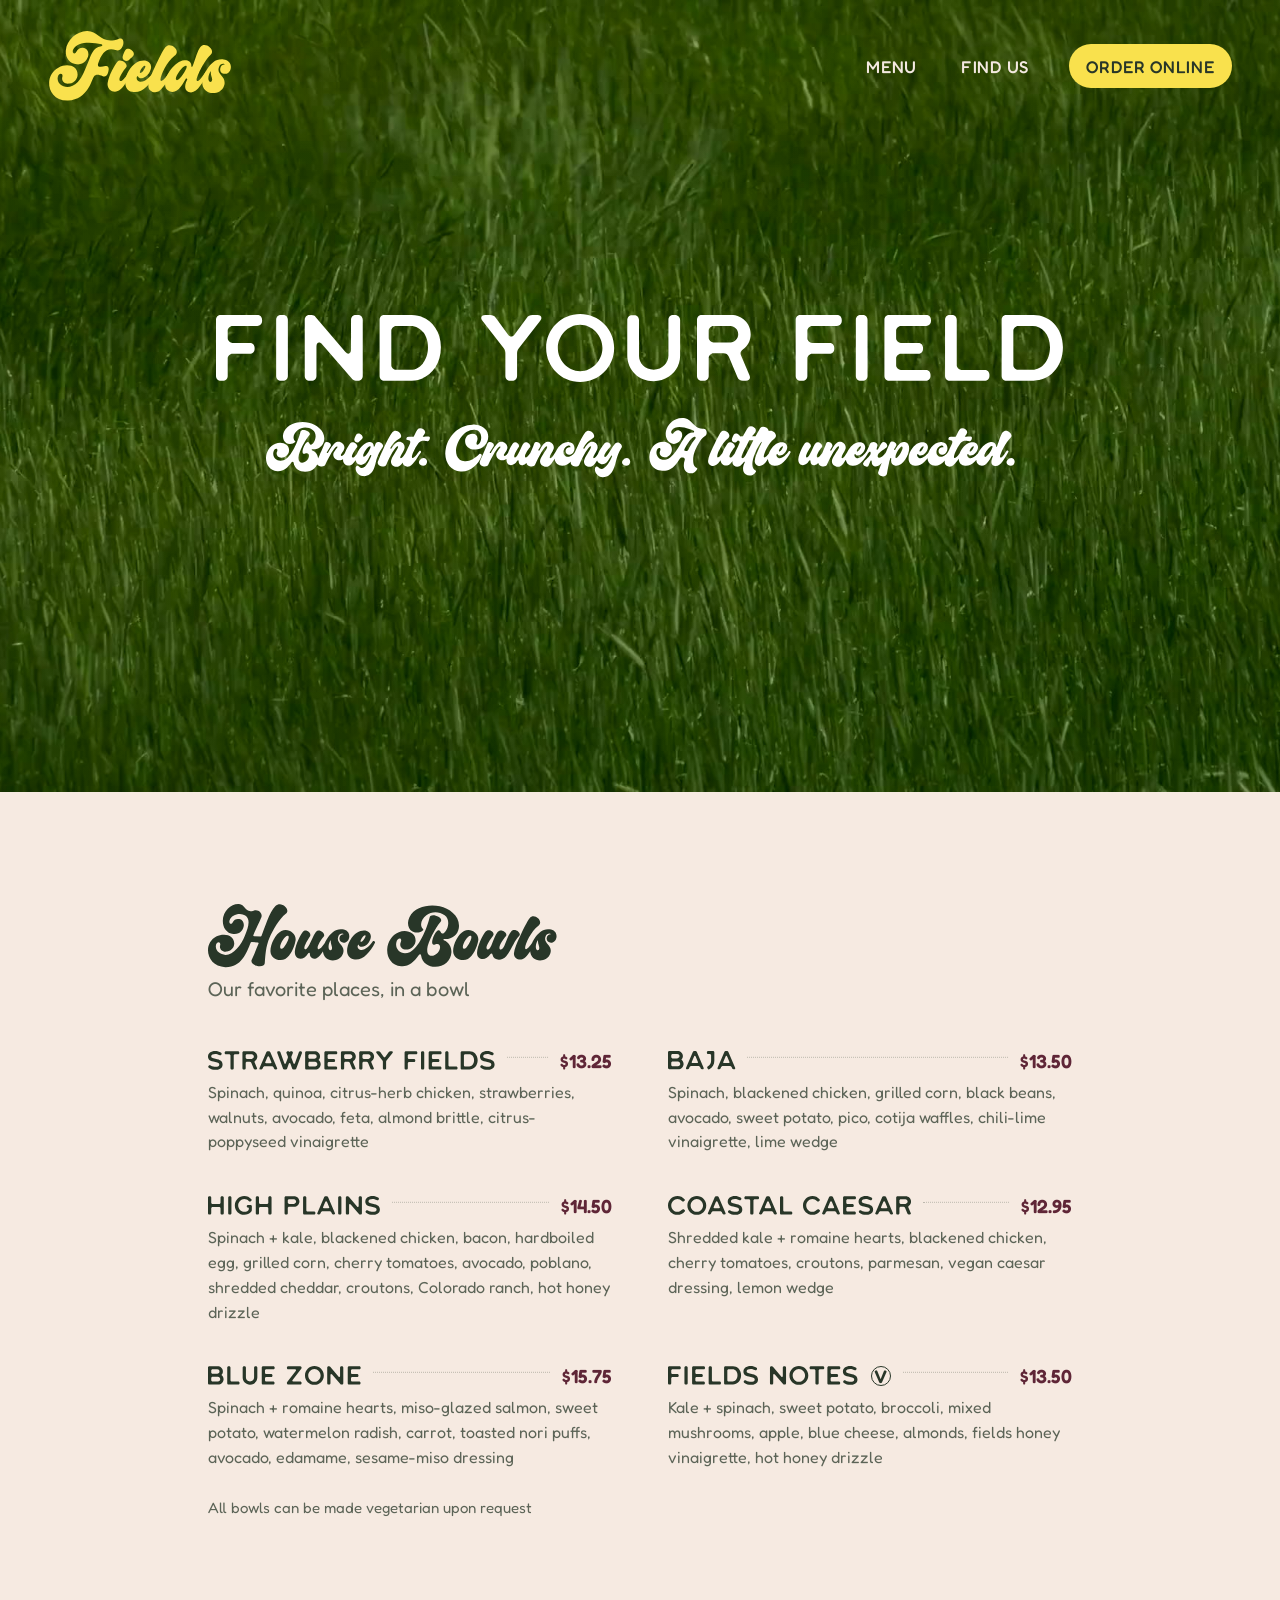
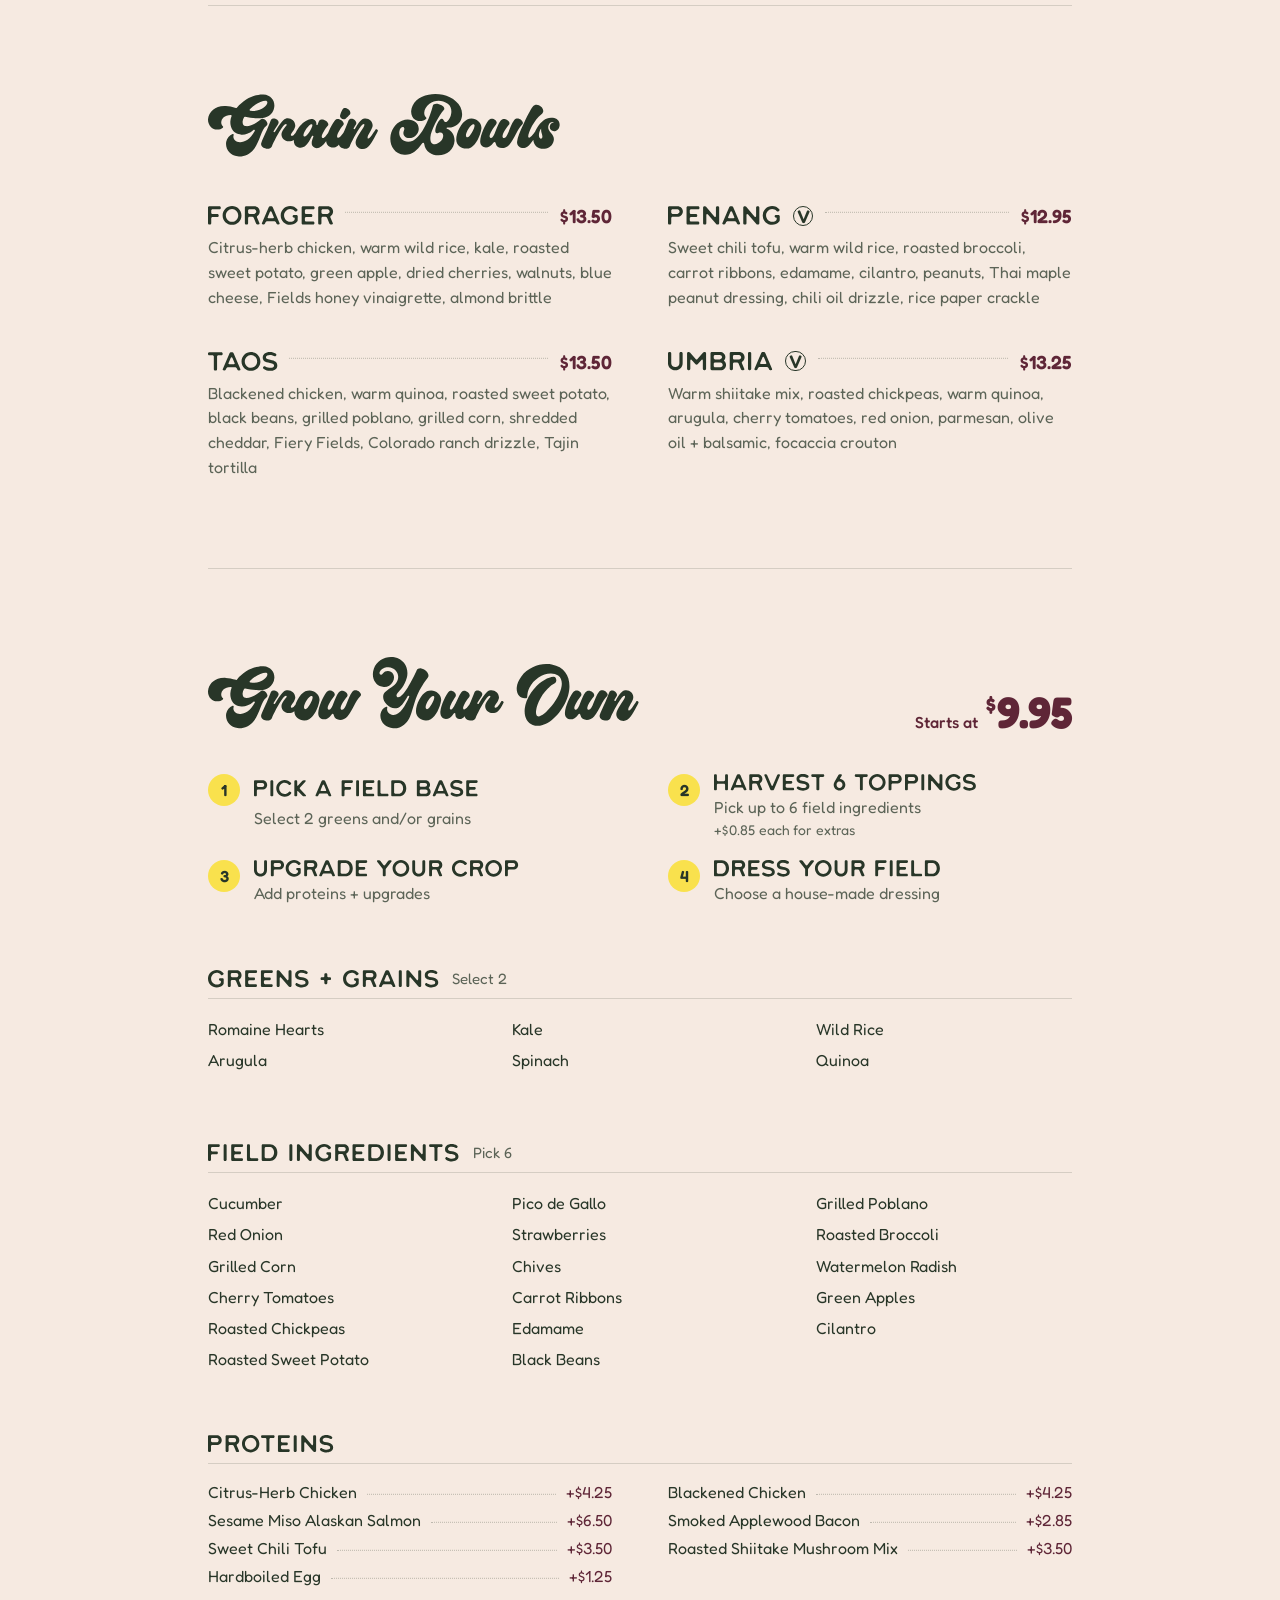
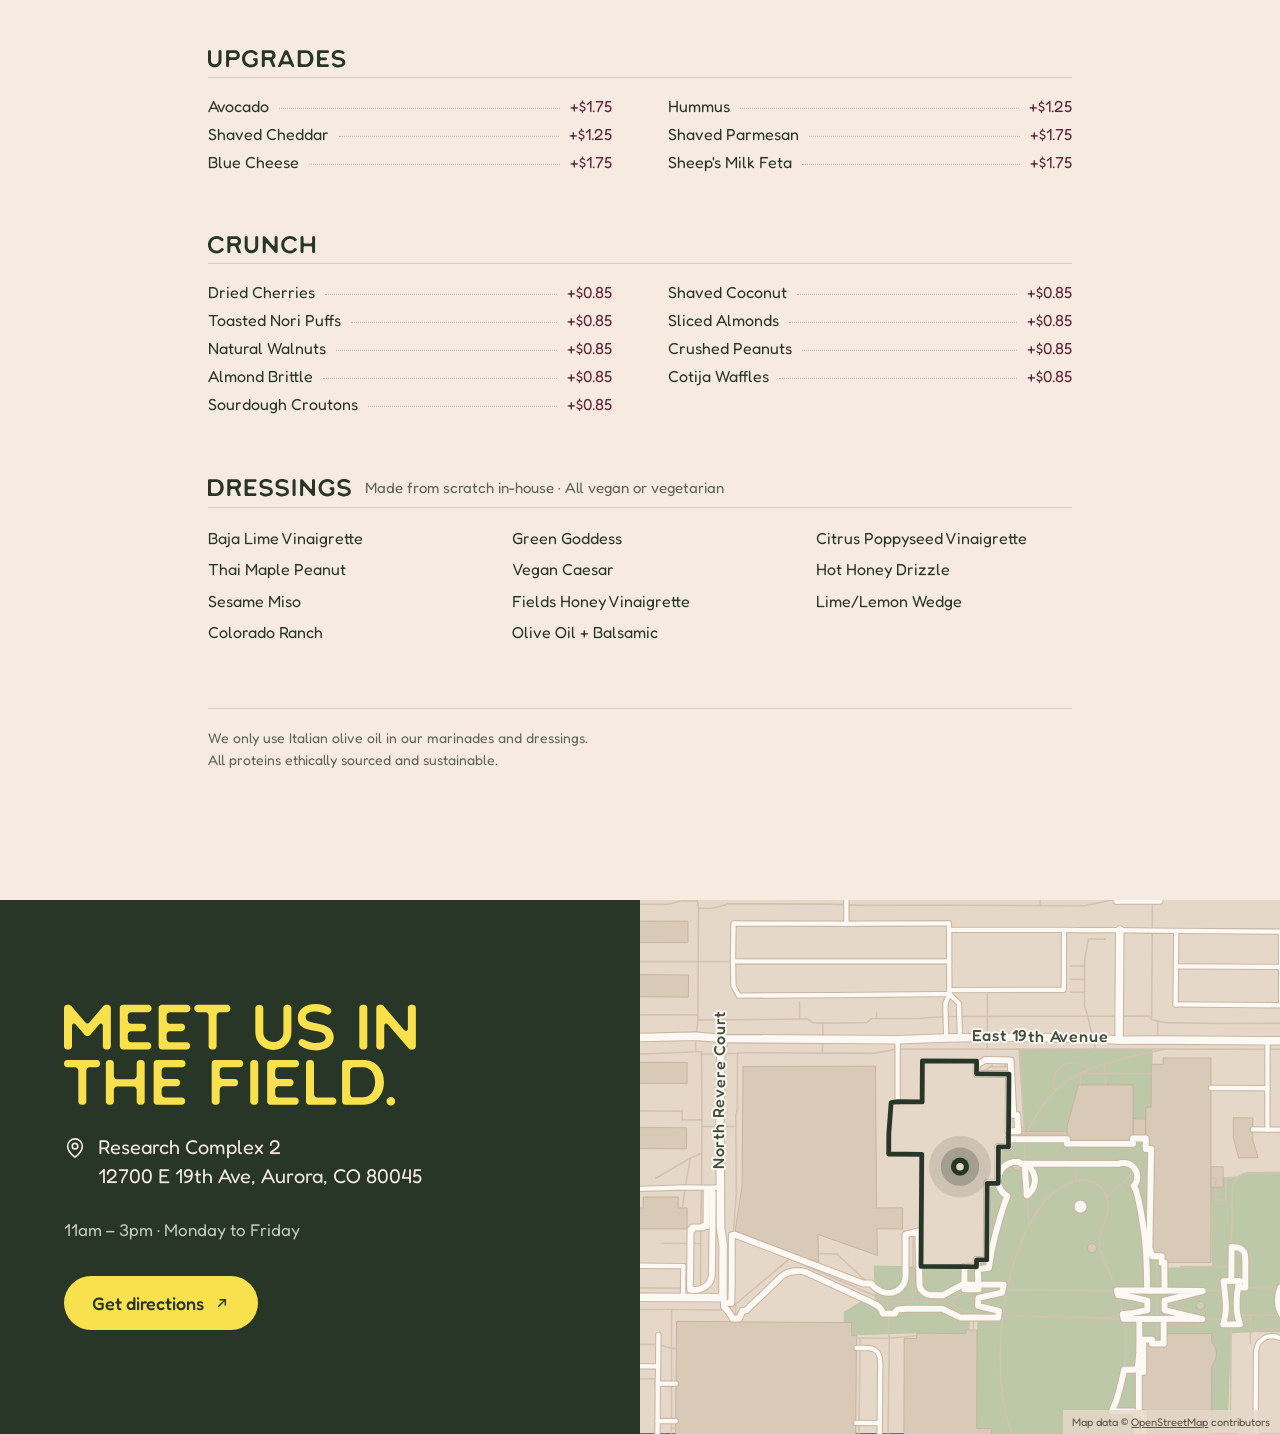
==== commit 708995e2: "Homepage hero: text no wider than the menu below it The headline and subhead size to the menu's 54re" ====
--- a/site/index.html
+++ b/site/index.html
@@ -78,7 +78,7 @@
 <link rel="preconnect" href="https://fonts.googleapis.com">
 <link rel="preconnect" href="https://fonts.gstatic.com" crossorigin>
 <link rel="stylesheet" href="https://fonts.googleapis.com/css2?family=Fredoka:wght@300..700&display=swap">
-<link rel="stylesheet" href="assets/css/site.css?v=bd85b747">
+<link rel="stylesheet" href="assets/css/site.css?v=68e1cd2f">
 
 <script>
 /* Runs before first paint: marks the intro as pending so the hero starts
--- a/site/assets/css/site.css
+++ b/site/assets/css/site.css
@@ -151,8 +151,8 @@
 .hero__content {
   position: relative;
   z-index: 1;
-  width: min(100%, 72rem);
-  padding: clamp(2rem, 6vw, 4rem) clamp(1.25rem, 5vw, 3rem);
+  width: min(100%, 54rem + 2 * clamp(1.25rem, 5vw, 2.5rem));
+  padding: clamp(2rem, 6vw, 4rem) clamp(1.25rem, 5vw, 2.5rem);
   text-align: center;
 }
 
@@ -934,7 +934,7 @@
 .hero__subhead .hero__lines {
   font-size: min(
     3.25rem,
-    calc((min(100vw, 72rem) - var(--gutter)) / (var(--maxsw) * 1.02))
+    calc(min(100vw - var(--gutter), var(--measure)) / (var(--maxsw) * 1.02))
   );
 }
 
@@ -955,7 +955,7 @@
   .hero__subhead .hero__lines {
     font-size: min(
       2.1rem,
-      calc((min(100vw, 72rem) - var(--gutter)) / (var(--maxsw) * 1.02))
+      calc(min(100vw - var(--gutter), var(--measure)) / (var(--maxsw) * 1.02))
     );
   }
 }
@@ -966,7 +966,10 @@
    Sizing each line off its own width and capping with max-width is what made
    the long line render smaller than the short one. */
 .hero__lines {
-  --gutter: calc(2 * clamp(1.25rem, 5vw, 3rem));
+  /* The text block is no wider than the menu below it: .menu__inner's
+     max-width, inside .menu's side padding. */
+  --measure: 54rem;
+  --gutter: calc(2 * clamp(1.25rem, 5vw, 2.5rem));
 }
 
 /* 8rem, not 6: Midstar sets about 39% narrower than Heart of the Land, so
@@ -974,7 +977,7 @@
 .hero__headline .hero__lines {
   font-size: min(
     8rem,
-    calc((min(100vw, 72rem) - var(--gutter)) / (var(--maxsw) * 1.02))
+    calc(min(100vw - var(--gutter), var(--measure)) / (var(--maxsw) * 1.02))
   );
 }
 
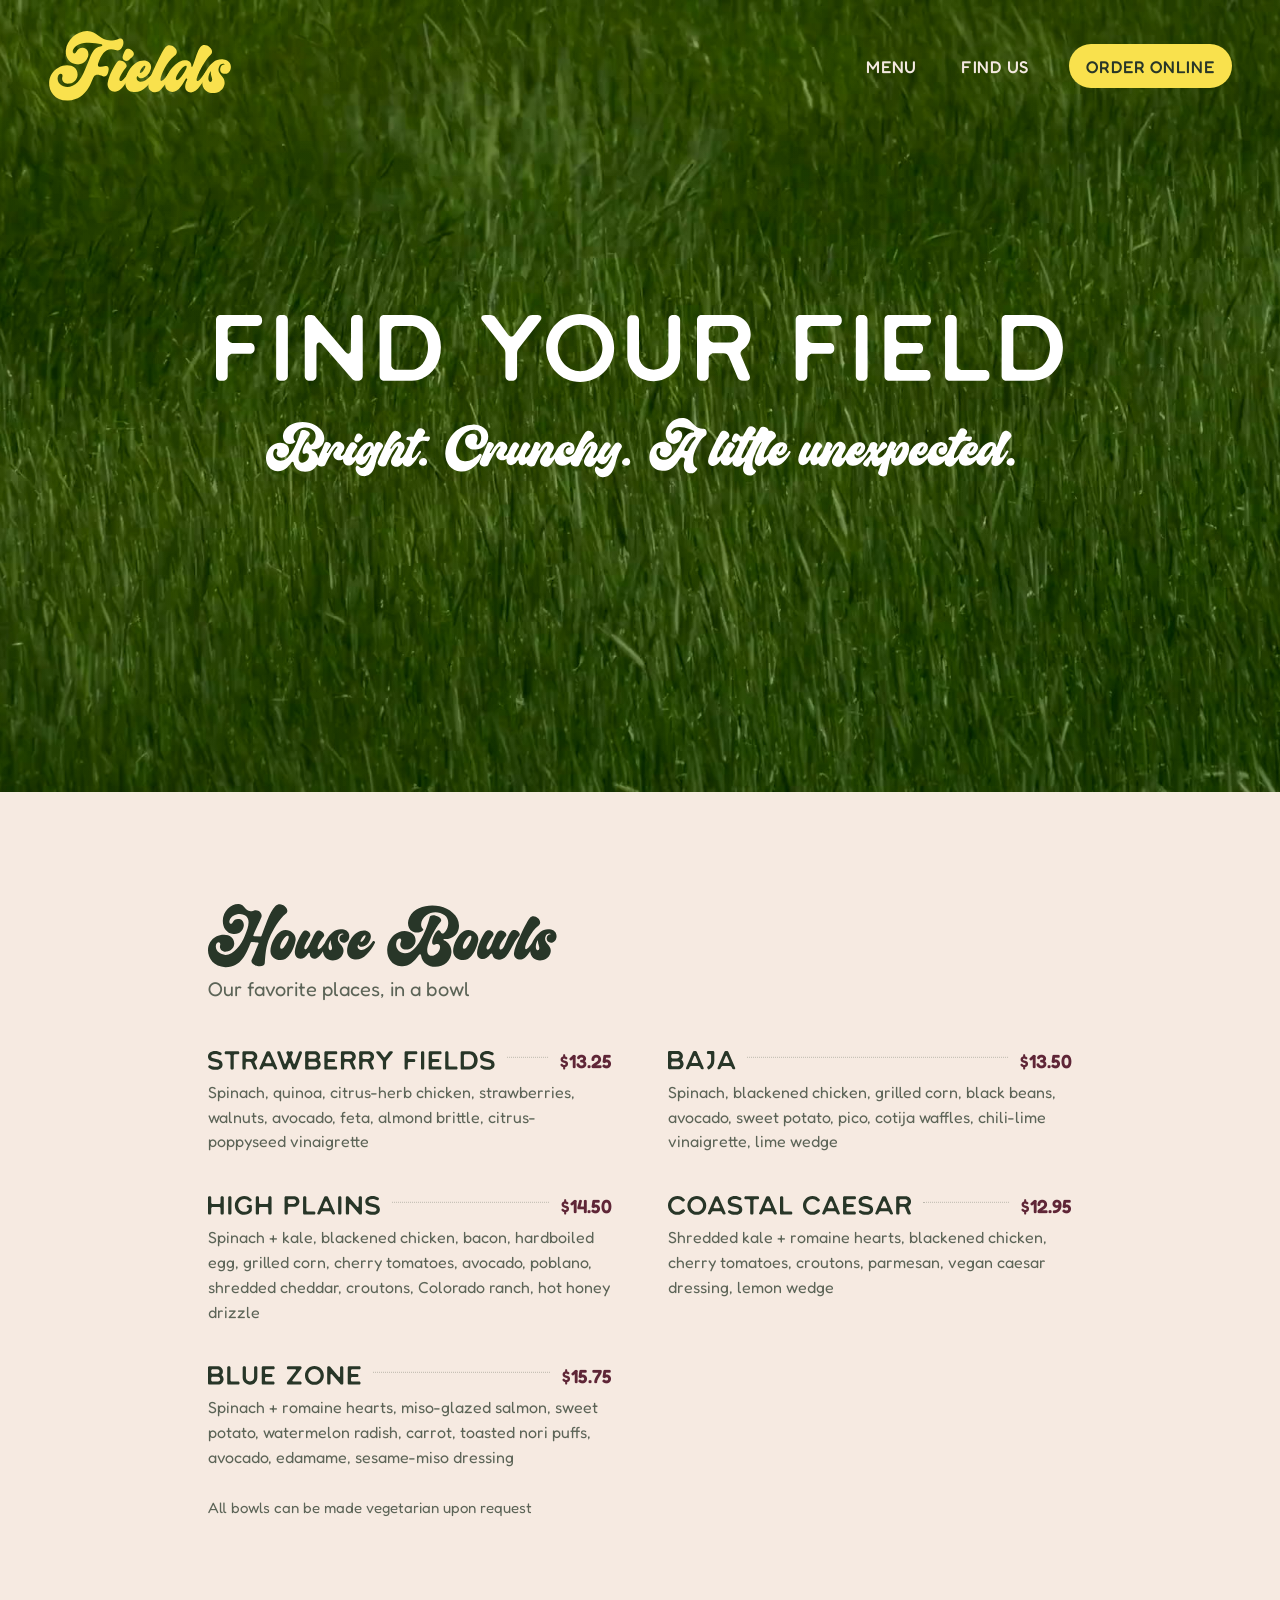
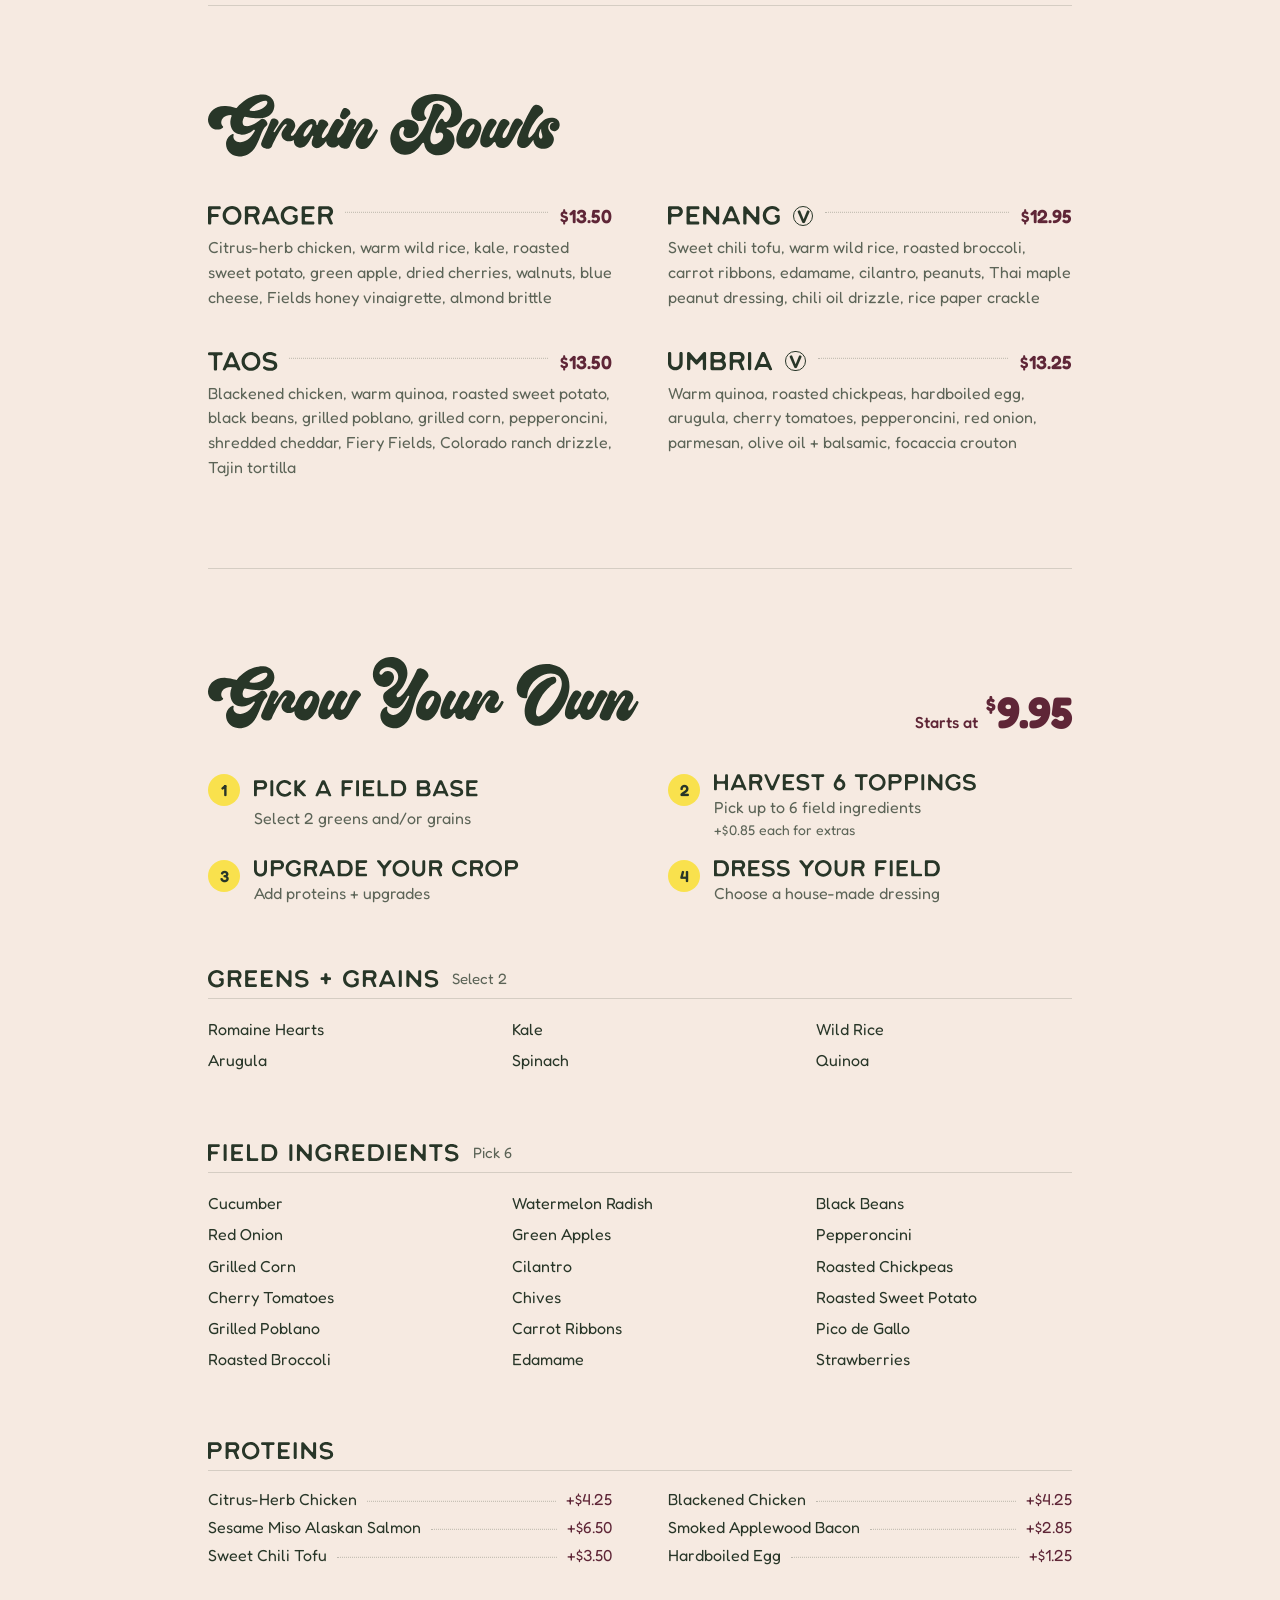
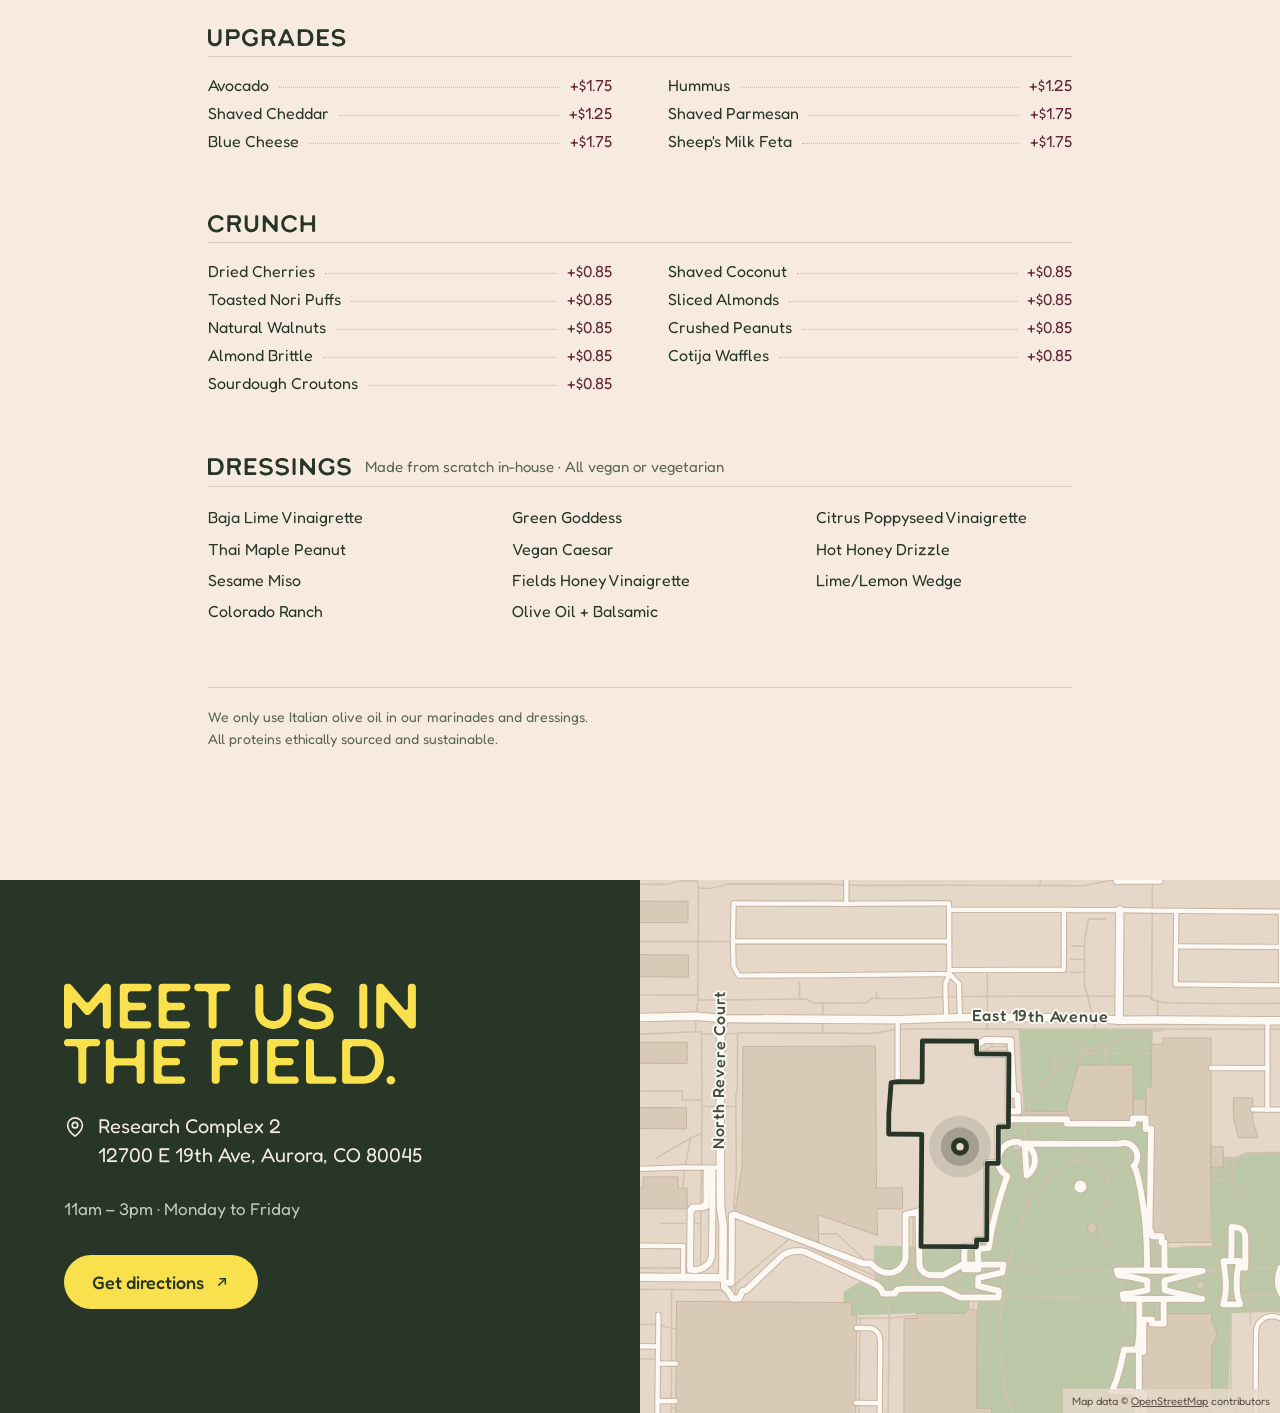
==== commit 6d668f3d: "Menu: drop Fields Notes and mushrooms, add pepperoncini, new Umbria From the updated Figma boards (1" ====
--- a/site/index.html
+++ b/site/index.html
@@ -220,14 +220,6 @@
         </div>
         <p class="bowls__ingredients">Spinach + romaine hearts, miso-glazed salmon, sweet potato, watermelon radish, carrot, toasted nori puffs, avocado, edamame, sesame-miso dressing</p>
       </li>
-      <li class="bowls__item">
-        <div class="bowls__head">
-          <h3 class="bowls__name"><span class="vh">Fields Notes</span><svg class="capsline" aria-hidden="true" viewBox="70 -712 7290 725" style="--sw:7.2900;--sh:0.7250" preserveAspectRatio="xMinYMid meet" fill="currentColor"><path d="M511 -700H121C92 -700 70 -678 70 -649V-51C70 -22 92 0 121 0H144C173 0 195 -22 195 -51V-238C195 -261 219 -288 245 -288H431C460 -288 482 -310 482 -339V-352C482 -381 460 -403 431 -403H245C222 -403 195 -427 195 -453V-535C195 -558 219 -585 245 -585H511C540 -585 562 -607 562 -636V-649C562 -678 540 -700 511 -700ZM753.0 0H776.0C805.0 0 827.0 -22 827.0 -51V-649C827.0 -678 805.0 -700 776.0 -700H753.0C724.0 -700 702.0 -678 702.0 -649V-51C702.0 -22 724.0 0 753.0 0ZM1172.0 -585H1443.0C1472.0 -585 1494.0 -607 1494.0 -636V-649C1494.0 -678 1472.0 -700 1443.0 -700H1048.0C1019.0 -700 997.0 -678 997.0 -649V-51C997.0 -22 1019.0 0 1048.0 0H1438.0C1467.0 0 1489.0 -22 1489.0 -51V-64C1489.0 -93 1467.0 -115 1438.0 -115H1172.0C1149.0 -115 1122.0 -139 1122.0 -165V-238C1122.0 -261 1146.0 -288 1172.0 -288H1358.0C1387.0 -288 1409.0 -310 1409.0 -339V-352C1409.0 -381 1387.0 -403 1358.0 -403H1172.0C1149.0 -403 1122.0 -427 1122.0 -453V-535C1122.0 -558 1146.0 -585 1172.0 -585ZM2057.0 -115H1809.0C1786.0 -115 1759.0 -139 1759.0 -165V-649C1759.0 -678 1737.0 -700 1708.0 -700H1685.0C1656.0 -700 1634.0 -678 1634.0 -649V-51C1634.0 -22 1656.0 0 1685.0 0H2057.0C2086.0 0 2108.0 -22 2108.0 -51V-64C2108.0 -93 2086.0 -115 2057.0 -115ZM2570.0 -700H2279.0C2250.0 -700 2228.0 -678 2228.0 -649V-51C2228.0 -22 2250.0 0 2279.0 0H2302.0C2306.0 0 2309.0 0 2313.0 -1H2570.0C2731.0 -1 2882.0 -136 2882.0 -356C2882.0 -572 2731.0 -700 2570.0 -700ZM2559.0 -116H2403.0C2380.0 -116 2353.0 -140 2353.0 -166V-535C2353.0 -558 2377.0 -585 2403.0 -585H2559.0C2656.0 -585 2744.0 -500 2744.0 -356C2744.0 -212 2656.0 -116 2559.0 -116ZM3258.0 13C3378.0 13 3533.0 -40 3533.0 -187C3533.0 -313 3454.0 -377 3257.0 -412C3133.0 -434 3095.0 -451 3095.0 -508C3095.0 -570 3168.0 -596 3251.0 -596C3302.0 -596 3362.0 -580 3407.0 -554C3435.0 -538 3465.0 -541 3481.0 -566L3490.0 -580C3508.0 -609 3494.0 -635 3465.0 -653C3407.0 -689 3330.0 -712 3252.0 -712C3077.0 -712 2972.0 -620 2972.0 -497C2972.0 -372 3051.0 -317 3252.0 -290C3373.0 -274 3407.0 -236 3407.0 -183C3407.0 -124 3331.0 -102 3259.0 -102C3211.0 -102 3143.0 -114 3072.0 -154C3047.0 -168 3020.0 -174 3001.0 -148L2992.0 -136C2971.0 -108 2985.0 -80 3014.0 -60C3077.0 -16 3166.0 13 3258.0 13ZM4044.0 0H4067.0C4096.0 0 4118.0 -22 4118.0 -51V-364C4118.0 -410 4150.0 -422 4180.0 -387L4497.0 -20C4506.0 -8 4521.0 0 4538.0 0H4561.0C4590.0 0 4612.0 -22 4612.0 -51V-649C4612.0 -678 4590.0 -700 4561.0 -700H4538.0C4509.0 -700 4487.0 -678 4487.0 -649V-332C4487.0 -286 4455.0 -273 4425.0 -309L4108.0 -680C4099.0 -692 4084.0 -700 4067.0 -700H4044.0C4015.0 -700 3993.0 -678 3993.0 -649V-51C3993.0 -22 4015.0 0 4044.0 0ZM5105.0 13C5305.0 13 5468.0 -149 5468.0 -350C5468.0 -550 5305.0 -712 5105.0 -712C4905.0 -712 4742.0 -550 4742.0 -350C4742.0 -149 4905.0 13 5105.0 13ZM5104.0 -102C4975.0 -103 4867.0 -220 4867.0 -350C4867.0 -480 4975.0 -597 5104.0 -597C5234.0 -597 5343.0 -480 5343.0 -350C5343.0 -220 5234.0 -101 5104.0 -102ZM6031.0 -700H5569.0C5540.0 -700 5518.0 -678 5518.0 -649V-636C5518.0 -607 5540.0 -585 5569.0 -585H5692.0C5715.0 -585 5742.0 -561 5742.0 -535V-51C5742.0 -22 5764.0 0 5793.0 0H5816.0C5845.0 0 5867.0 -22 5867.0 -51V-535C5867.0 -558 5891.0 -585 5917.0 -585H6031.0C6060.0 -585 6082.0 -607 6082.0 -636V-649C6082.0 -678 6060.0 -700 6031.0 -700ZM6377.0 -585H6648.0C6677.0 -585 6699.0 -607 6699.0 -636V-649C6699.0 -678 6677.0 -700 6648.0 -700H6253.0C6224.0 -700 6202.0 -678 6202.0 -649V-51C6202.0 -22 6224.0 0 6253.0 0H6643.0C6672.0 0 6694.0 -22 6694.0 -51V-64C6694.0 -93 6672.0 -115 6643.0 -115H6377.0C6354.0 -115 6327.0 -139 6327.0 -165V-238C6327.0 -261 6351.0 -288 6377.0 -288H6563.0C6592.0 -288 6614.0 -310 6614.0 -339V-352C6614.0 -381 6592.0 -403 6563.0 -403H6377.0C6354.0 -403 6327.0 -427 6327.0 -453V-535C6327.0 -558 6351.0 -585 6377.0 -585ZM7085.0 13C7205.0 13 7360.0 -40 7360.0 -187C7360.0 -313 7281.0 -377 7084.0 -412C6960.0 -434 6922.0 -451 6922.0 -508C6922.0 -570 6995.0 -596 7078.0 -596C7129.0 -596 7189.0 -580 7234.0 -554C7262.0 -538 7292.0 -541 7308.0 -566L7317.0 -580C7335.0 -609 7321.0 -635 7292.0 -653C7234.0 -689 7157.0 -712 7079.0 -712C6904.0 -712 6799.0 -620 6799.0 -497C6799.0 -372 6878.0 -317 7079.0 -290C7200.0 -274 7234.0 -236 7234.0 -183C7234.0 -124 7158.0 -102 7086.0 -102C7038.0 -102 6970.0 -114 6899.0 -154C6874.0 -168 6847.0 -174 6828.0 -148L6819.0 -136C6798.0 -108 6812.0 -80 6841.0 -60C6904.0 -16 6993.0 13 7085.0 13Z"/></svg> <abbr class="bowls__veg" title="Vegetarian">V</abbr></h3>
-          <span class="bowls__rule" aria-hidden="true"></span>
-          <p class="bowls__price">$13.50</p>
-        </div>
-        <p class="bowls__ingredients">Kale + spinach, sweet potato, broccoli, mixed mushrooms, apple, blue cheese, almonds, fields honey vinaigrette, hot honey drizzle</p>
-      </li>
     </ul>
     <p class="menu__note">All bowls can be made vegetarian upon request</p>
     <hr class="menu__rule">
@@ -255,7 +247,7 @@
           <span class="bowls__rule" aria-hidden="true"></span>
           <p class="bowls__price">$13.50</p>
         </div>
-        <p class="bowls__ingredients">Blackened chicken, warm quinoa, roasted sweet potato, black beans, grilled poblano, grilled corn, shredded cheddar, Fiery Fields, Colorado ranch drizzle, Tajin tortilla</p>
+        <p class="bowls__ingredients">Blackened chicken, warm quinoa, roasted sweet potato, black beans, grilled poblano, grilled corn, pepperoncini, shredded cheddar, Fiery Fields, Colorado ranch drizzle, Tajin tortilla</p>
       </li>
       <li class="bowls__item">
         <div class="bowls__head">
@@ -263,7 +255,7 @@
           <span class="bowls__rule" aria-hidden="true"></span>
           <p class="bowls__price">$13.25</p>
         </div>
-        <p class="bowls__ingredients">Warm shiitake mix, roasted chickpeas, warm quinoa, arugula, cherry tomatoes, red onion, parmesan, olive oil + balsamic, focaccia crouton</p>
+        <p class="bowls__ingredients">Warm quinoa, roasted chickpeas, hardboiled egg, arugula, cherry tomatoes, pepperoncini, red onion, parmesan, olive oil + balsamic, focaccia crouton</p>
       </li>
     </ul>
     <hr class="menu__rule">
@@ -313,19 +305,20 @@
         <li>Red Onion</li>
         <li>Grilled Corn</li>
         <li>Cherry Tomatoes</li>
-        <li>Roasted Chickpeas</li>
-        <li>Roasted Sweet Potato</li>
-        <li>Pico de Gallo</li>
-        <li>Strawberries</li>
-        <li>Chives</li>
-        <li>Carrot Ribbons</li>
-        <li>Edamame</li>
-        <li>Black Beans</li>
         <li>Grilled Poblano</li>
         <li>Roasted Broccoli</li>
         <li>Watermelon Radish</li>
         <li>Green Apples</li>
         <li>Cilantro</li>
+        <li>Chives</li>
+        <li>Carrot Ribbons</li>
+        <li>Edamame</li>
+        <li>Black Beans</li>
+        <li>Pepperoncini</li>
+        <li>Roasted Chickpeas</li>
+        <li>Roasted Sweet Potato</li>
+        <li>Pico de Gallo</li>
+        <li>Strawberries</li>
       </ul>
     </section>
     <section class="group" aria-labelledby="menu-list-2">
@@ -355,11 +348,6 @@
         </li>
         <li class="priced__row">
           <span class="priced__name">Sweet Chili Tofu</span>
-          <span class="priced__rule" aria-hidden="true"></span>
-          <span class="priced__price">+$3.50</span>
-        </li>
-        <li class="priced__row">
-          <span class="priced__name">Roasted Shiitake Mushroom Mix</span>
           <span class="priced__rule" aria-hidden="true"></span>
           <span class="priced__price">+$3.50</span>
         </li>
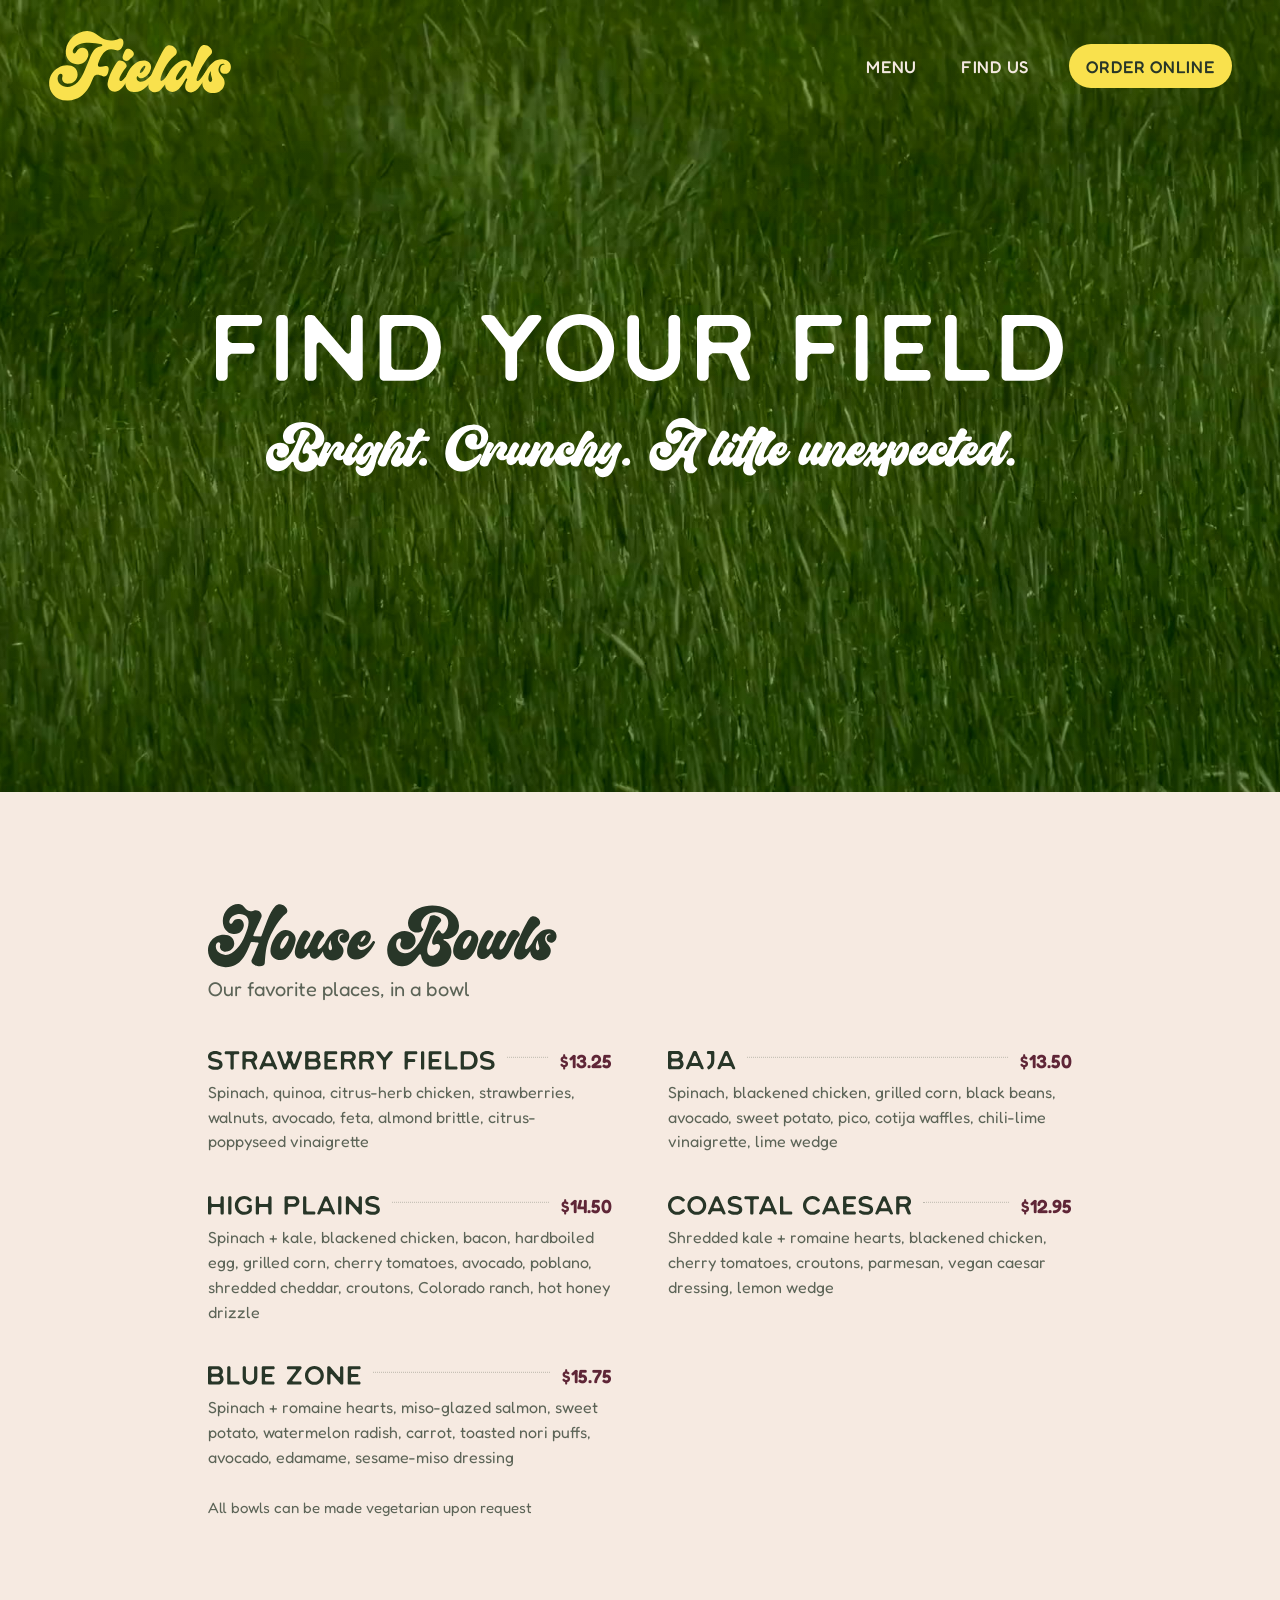
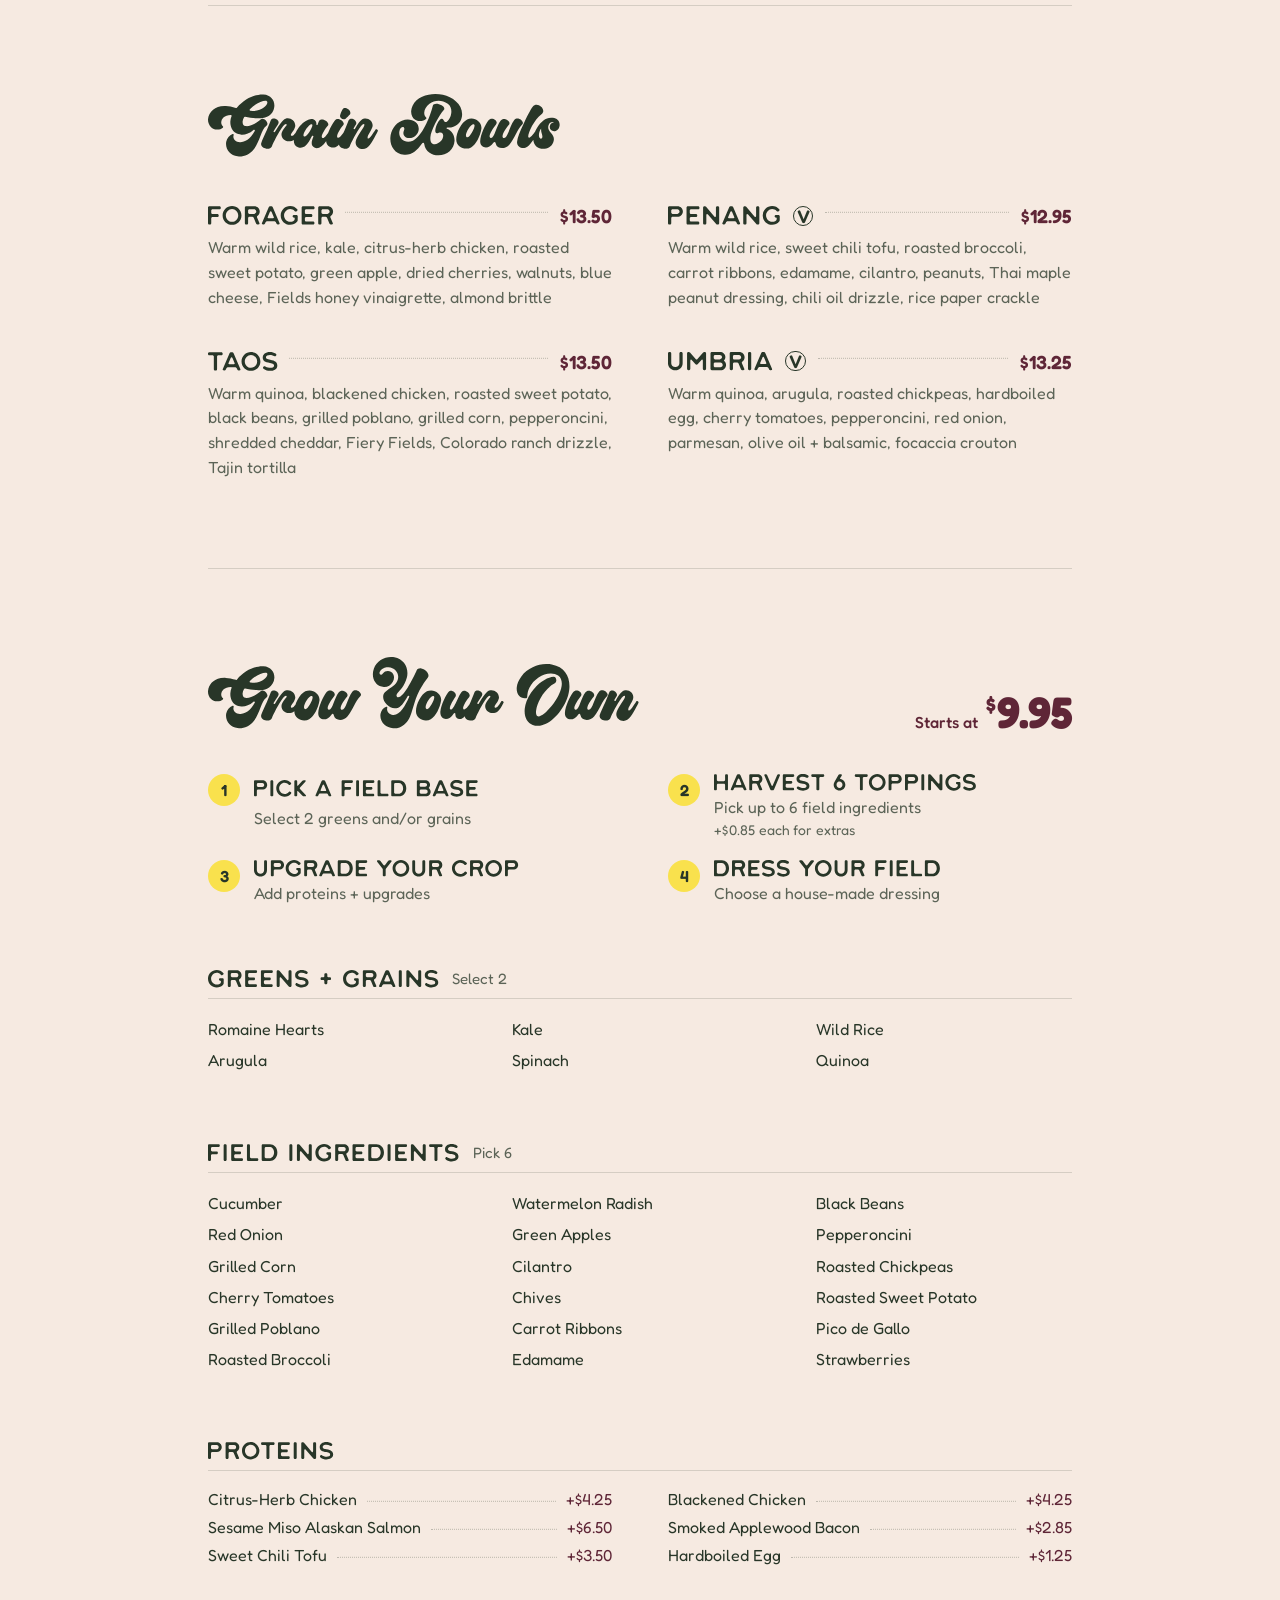
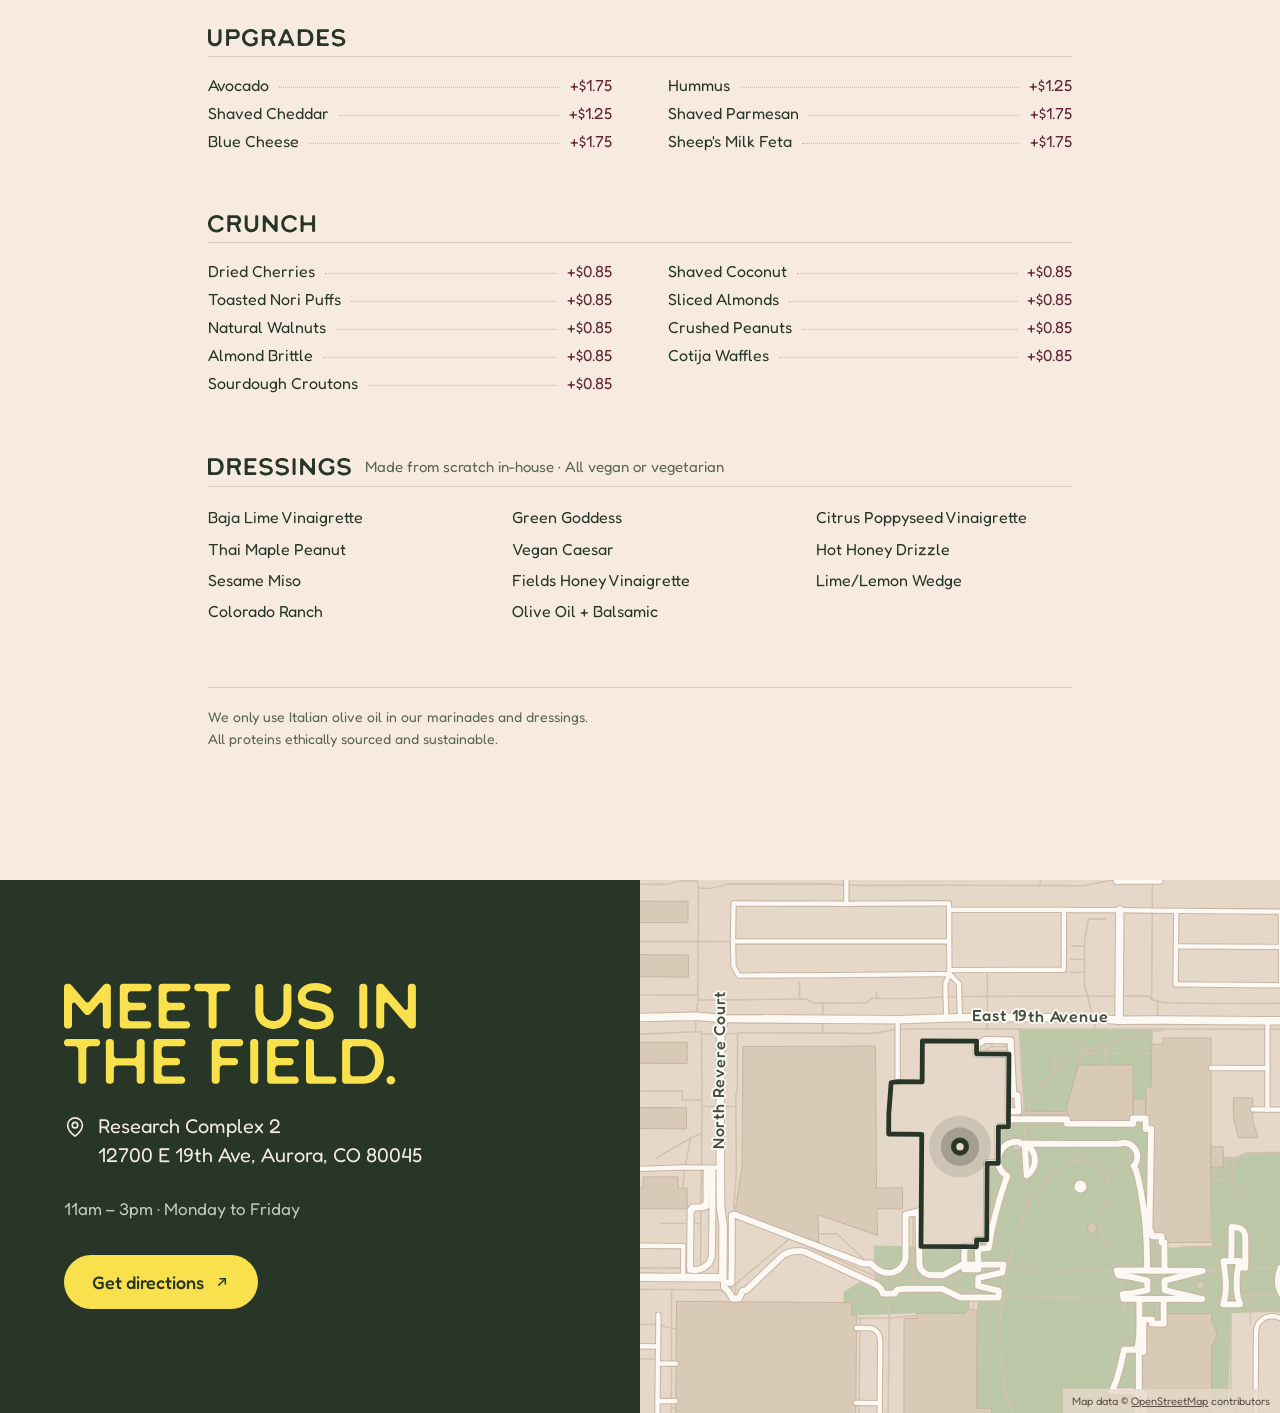
==== commit 2d5e89c6: "Menu: grain bowl ingredients in a consistent order Grains first, then the protein, from the updated " ====
--- a/site/index.html
+++ b/site/index.html
@@ -231,7 +231,7 @@
           <span class="bowls__rule" aria-hidden="true"></span>
           <p class="bowls__price">$13.50</p>
         </div>
-        <p class="bowls__ingredients">Citrus-herb chicken, warm wild rice, kale, roasted sweet potato, green apple, dried cherries, walnuts, blue cheese, Fields honey vinaigrette, almond brittle</p>
+        <p class="bowls__ingredients">Warm wild rice, kale, citrus-herb chicken, roasted sweet potato, green apple, dried cherries, walnuts, blue cheese, Fields honey vinaigrette, almond brittle</p>
       </li>
       <li class="bowls__item">
         <div class="bowls__head">
@@ -239,7 +239,7 @@
           <span class="bowls__rule" aria-hidden="true"></span>
           <p class="bowls__price">$12.95</p>
         </div>
-        <p class="bowls__ingredients">Sweet chili tofu, warm wild rice, roasted broccoli, carrot ribbons, edamame, cilantro, peanuts, Thai maple peanut dressing, chili oil drizzle, rice paper crackle</p>
+        <p class="bowls__ingredients">Warm wild rice, sweet chili tofu, roasted broccoli, carrot ribbons, edamame, cilantro, peanuts, Thai maple peanut dressing, chili oil drizzle, rice paper crackle</p>
       </li>
       <li class="bowls__item">
         <div class="bowls__head">
@@ -247,7 +247,7 @@
           <span class="bowls__rule" aria-hidden="true"></span>
           <p class="bowls__price">$13.50</p>
         </div>
-        <p class="bowls__ingredients">Blackened chicken, warm quinoa, roasted sweet potato, black beans, grilled poblano, grilled corn, pepperoncini, shredded cheddar, Fiery Fields, Colorado ranch drizzle, Tajin tortilla</p>
+        <p class="bowls__ingredients">Warm quinoa, blackened chicken, roasted sweet potato, black beans, grilled poblano, grilled corn, pepperoncini, shredded cheddar, Fiery Fields, Colorado ranch drizzle, Tajin tortilla</p>
       </li>
       <li class="bowls__item">
         <div class="bowls__head">
@@ -255,7 +255,7 @@
           <span class="bowls__rule" aria-hidden="true"></span>
           <p class="bowls__price">$13.25</p>
         </div>
-        <p class="bowls__ingredients">Warm quinoa, roasted chickpeas, hardboiled egg, arugula, cherry tomatoes, pepperoncini, red onion, parmesan, olive oil + balsamic, focaccia crouton</p>
+        <p class="bowls__ingredients">Warm quinoa, arugula, roasted chickpeas, hardboiled egg, cherry tomatoes, pepperoncini, red onion, parmesan, olive oil + balsamic, focaccia crouton</p>
       </li>
     </ul>
     <hr class="menu__rule">
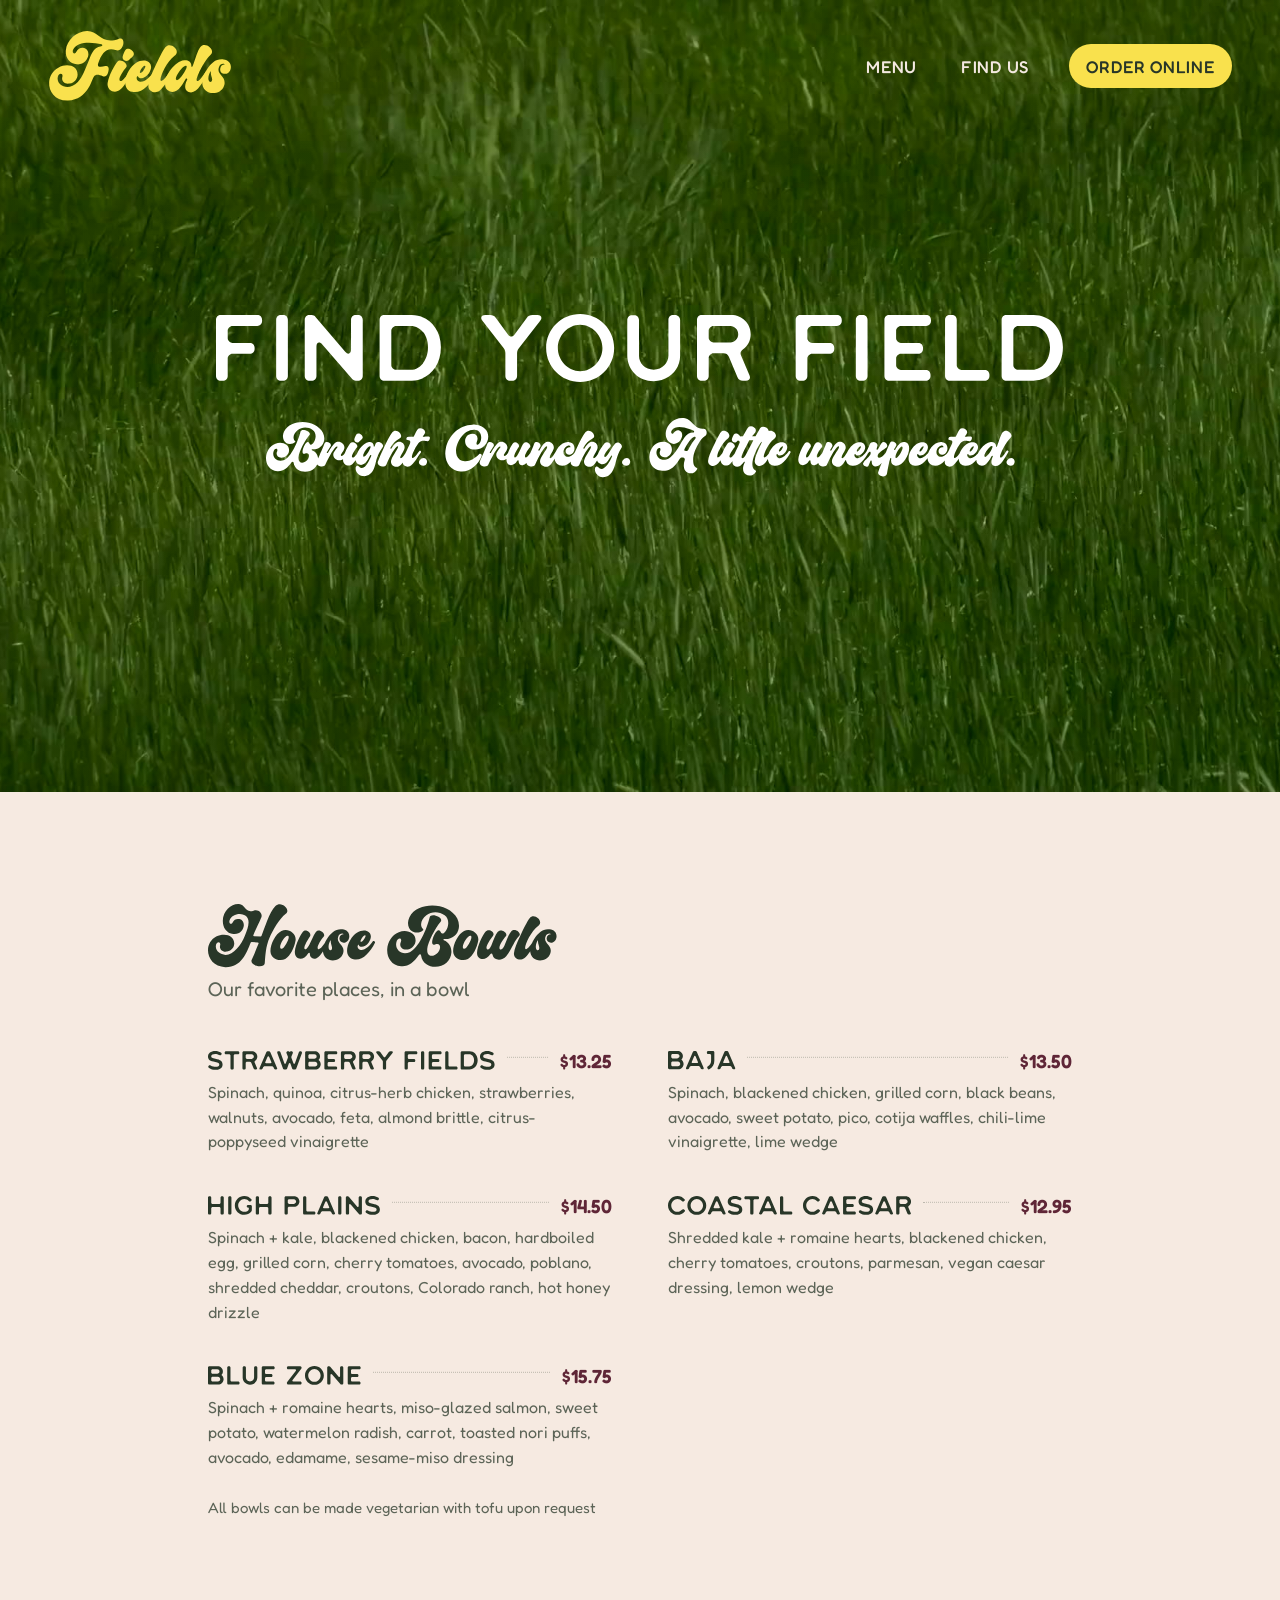
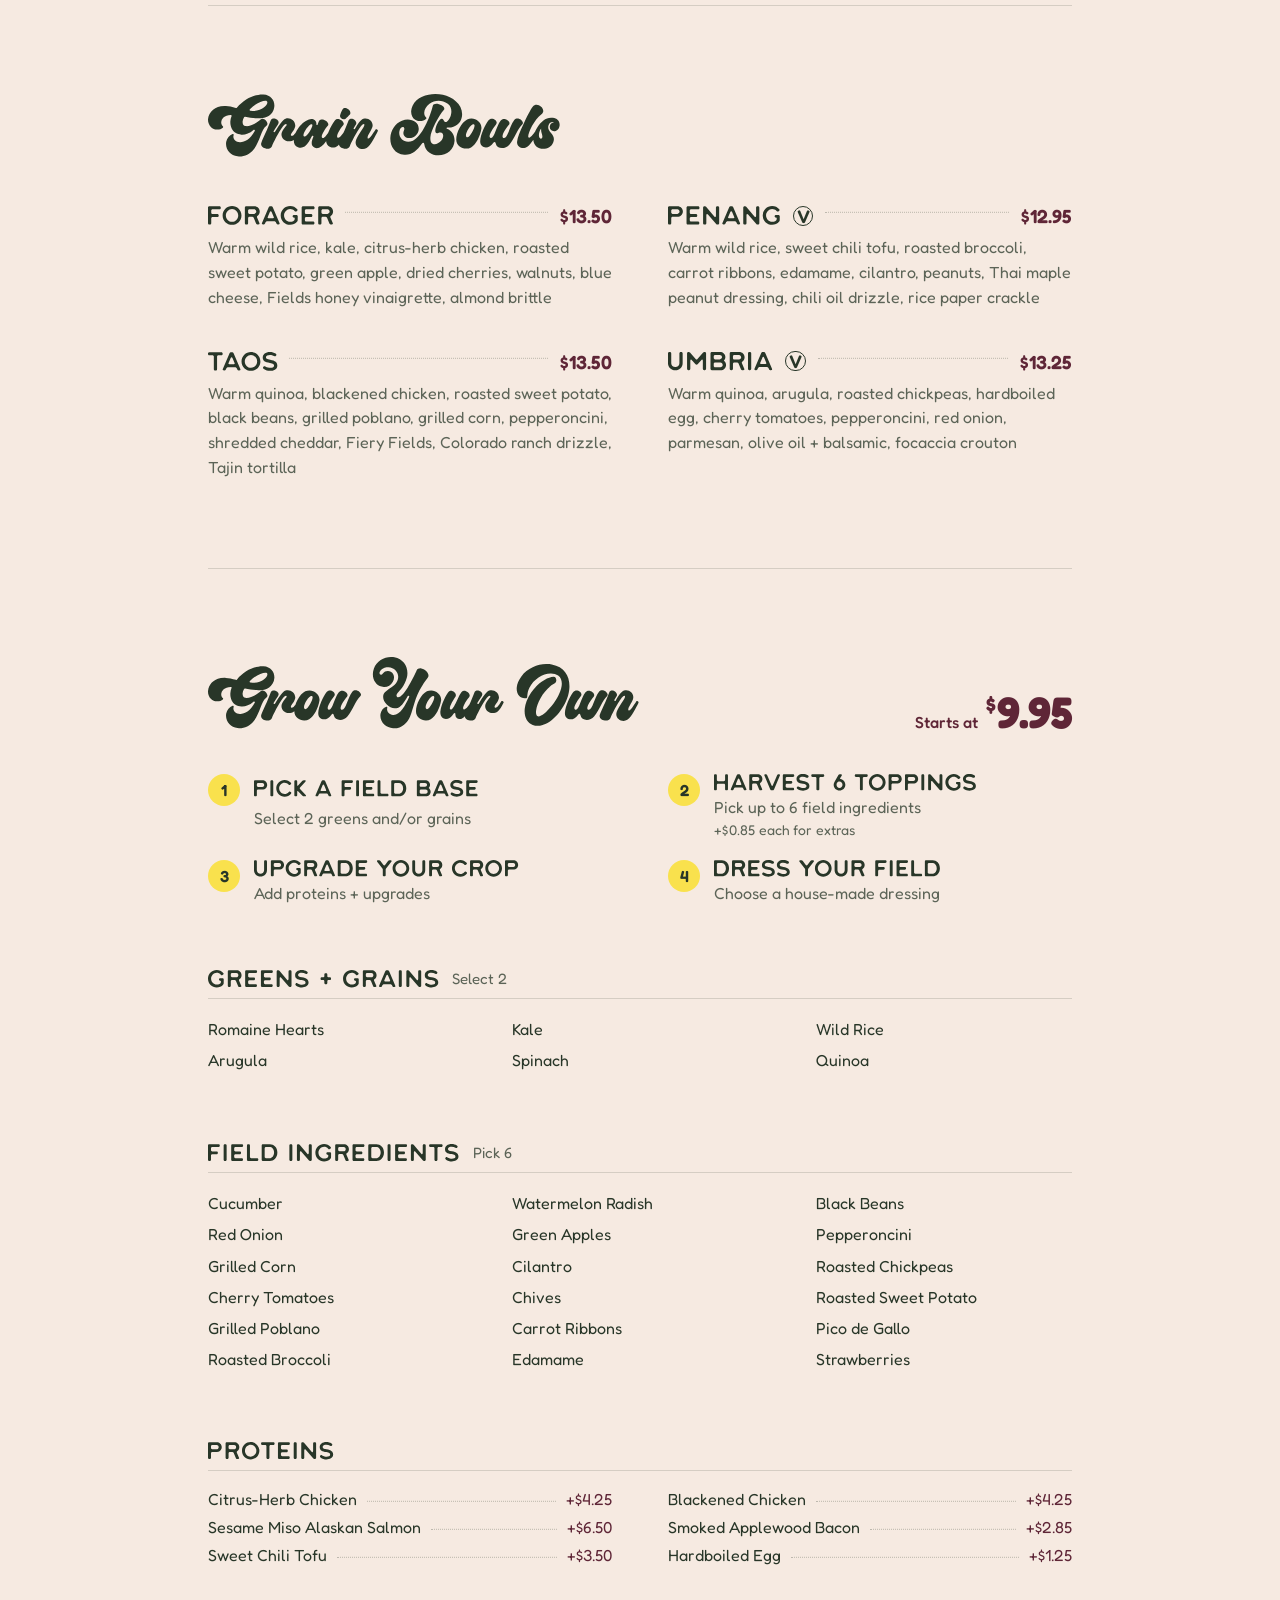
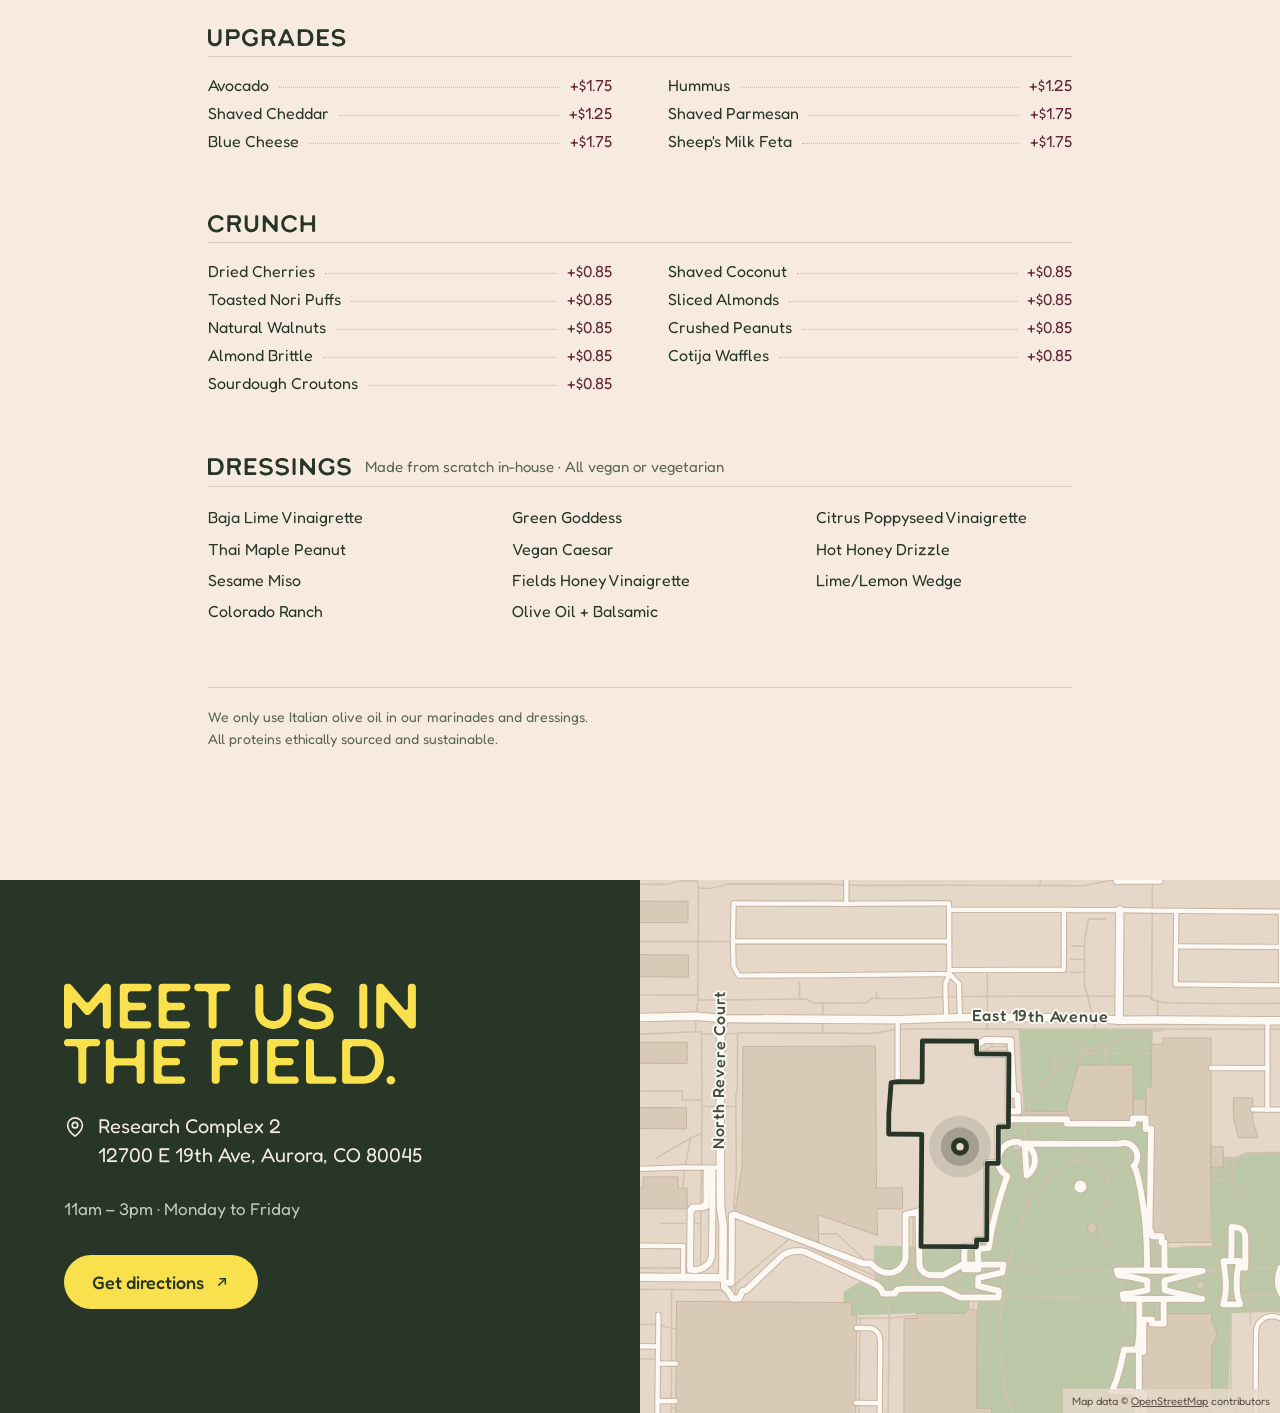
==== commit 98d50562: "House Bowls: vegetarian note now mentions tofu, set larger on the board "All bowls can be made veget" ====
--- a/site/index.html
+++ b/site/index.html
@@ -221,7 +221,7 @@
         <p class="bowls__ingredients">Spinach + romaine hearts, miso-glazed salmon, sweet potato, watermelon radish, carrot, toasted nori puffs, avocado, edamame, sesame-miso dressing</p>
       </li>
     </ul>
-    <p class="menu__note">All bowls can be made vegetarian upon request</p>
+    <p class="menu__note">All bowls can be made vegetarian with tofu upon request</p>
     <hr class="menu__rule">
     <h2 class="menu__title menu__title--script" id="menu-grain"><span class="vh">Grain Bowls</span><svg class="scripttype" aria-hidden="true" viewBox="-4 -1732 11255 1998" style="--sw:5.4956;--sh:0.9755" preserveAspectRatio="xMinYMid meet" fill="currentColor"><path d="M1450 49C1654 -193 1704 -611 1860 -709C1886 -725 1898 -748 1899 -772C1904 -846 1816 -940 1744 -943C1724 -945 1706 -939 1691 -925C1560 -802 1354 -696 1217 -704C1204 -704 1191 -706 1180 -709C1128 -722 1100 -780 1104 -852C1107 -895 1122 -943 1150 -989C1156 -999 1166 -1005 1177 -1005L1181 -1004C1294 -980 1413 -961 1526 -955C1662 -948 1789 -959 1885 -1000C2031 -1064 2111 -1201 2120 -1339C2131 -1521 2017 -1705 1770 -1718C1759 -1718 1747 -1719 1735 -1719C1484 -1715 1169 -1589 919 -1288C914 -1283 907 -1280 899 -1281C896 -1281 893 -1281 890 -1283C767 -1321 661 -1340 569 -1345C384 -1355 256 -1306 158 -1231C66 -1161 4 -1046 -3 -929C-9 -837 19 -744 94 -671C142 -624 211 -599 279 -596C352 -592 425 -612 471 -655C478 -661 481 -668 481 -676C481 -685 477 -692 471 -698C434 -728 417 -777 420 -828C427 -936 524 -1058 724 -1057H727C735 -1056 742 -1052 748 -1044C751 -1039 752 -1034 752 -1028C751 -1025 751 -1021 749 -1018C727 -965 715 -910 712 -856C702 -700 767 -555 876 -488C931 -455 996 -434 1065 -431C1187 -424 1324 -469 1451 -582C1456 -586 1463 -588 1470 -587C1476 -587 1482 -585 1486 -581C1493 -575 1497 -566 1496 -558C1496 -554 1495 -550 1493 -546C1345 -273 1157 -184 1016 -191C892 -198 803 -279 809 -376C810 -389 813 -403 817 -417C818 -420 819 -423 819 -426C820 -434 817 -441 811 -447C806 -452 799 -455 793 -455C789 -455 786 -455 782 -454C683 -418 602 -326 579 -203C576 -187 575 -171 574 -156C560 63 725 237 939 262C951 263 963 264 974 265C1162 275 1337 183 1450 49ZM1337 -1242C1509 -1432 1740 -1518 1840 -1513C1857 -1512 1870 -1509 1878 -1502C1891 -1493 1897 -1477 1896 -1457C1890 -1361 1716 -1174 1401 -1190C1386 -1191 1371 -1193 1355 -1194C1344 -1196 1335 -1203 1331 -1213C1330 -1217 1329 -1221 1329 -1224C1330 -1231 1333 -1237 1337 -1242ZM2477.0 -940C2383.0 -908 2289.0 -756 2140.0 -521C2135.0 -512 2127.0 -508 2119.0 -508C2106.0 -508 2093.0 -519 2093.0 -531C2093.0 -534 2094.0 -537 2096.0 -540C2167.0 -652 2222.0 -738 2239.0 -764C2251.0 -783 2256.0 -801 2256.0 -819C2264.0 -884 2176.0 -944 2100.0 -944C2058.0 -944 2020.0 -926 2003.0 -880C1897.0 -591 1765.0 -330 1704.0 -175C1698.0 -159 1695.0 -144 1695.0 -129C1695.0 -40 1803.0 22 1900.0 22C1960.0 22 2015.0 -1 2039.0 -55C2181.0 -371 2404.0 -771 2490.0 -771C2495.0 -771 2500.0 -769 2504.0 -766C2511.0 -760 2515.0 -754 2515.0 -747C2515.0 -713 2436.0 -661 2368.0 -526C2354.0 -499 2348.0 -471 2348.0 -443C2345.0 -323 2445.0 -217 2590.0 -220C2645.0 -221 2699.0 -228 2758.0 -279C2815.0 -328 2873.0 -417 2935.0 -547C2938.0 -552 2940.0 -557 2940.0 -562C2940.0 -586 2909.0 -607 2886.0 -607C2877.0 -607 2869.0 -604 2865.0 -597C2800.0 -480 2730.0 -390 2682.0 -390C2673.0 -390 2665.0 -393 2658.0 -400C2652.0 -406 2649.0 -413 2649.0 -422C2649.0 -477 2764.0 -574 2787.0 -694C2789.0 -705 2789.0 -716 2789.0 -726C2788.0 -851 2670.0 -952 2551.0 -952C2527.0 -952 2502.0 -948 2477.0 -940ZM2876.0 -27C2907.0 -16 2936.0 -11 2963.0 -11C3152.0 -11 3255.0 -259 3325.0 -384C3329.0 -391 3335.0 -394 3342.0 -394C3356.0 -394 3371.0 -383 3371.0 -372C3371.0 -369 3370.0 -367 3369.0 -365C3348.0 -316 3315.0 -236 3315.0 -162C3315.0 -99 3339.0 -41 3415.0 -11C3436.0 -3 3456.0 1 3477.0 1C3685.0 1 3884.0 -387 3978.0 -534C3981.0 -539 3982.0 -543 3982.0 -548C3982.0 -571 3949.0 -592 3925.0 -592C3915.0 -592 3907.0 -589 3903.0 -582C3832.0 -475 3736.0 -323 3672.0 -323C3664.0 -323 3657.0 -325 3650.0 -330C3641.0 -337 3637.0 -348 3637.0 -363C3637.0 -447 3762.0 -641 3830.0 -715C3842.0 -728 3848.0 -744 3848.0 -759C3848.0 -831 3736.0 -916 3645.0 -916C3612.0 -916 3583.0 -906 3561.0 -880C3531.0 -844 3519.0 -773 3504.0 -744C3501.0 -738 3494.0 -736 3486.0 -736C3476.0 -736 3466.0 -741 3466.0 -750V-752C3467.0 -759 3467.0 -766 3467.0 -772C3467.0 -867 3390.0 -928 3303.0 -928C3293.0 -928 3284.0 -927 3275.0 -926C3008.0 -888 2742.0 -502 2742.0 -243C2742.0 -143 2781.0 -62 2876.0 -27ZM3331.0 -753C3335.0 -749 3337.0 -743 3337.0 -734C3337.0 -651 3168.0 -369 3084.0 -369C3079.0 -369 3075.0 -370 3071.0 -372C3057.0 -378 3051.0 -392 3051.0 -410C3051.0 -512 3227.0 -763 3308.0 -763C3317.0 -763 3325.0 -760 3331.0 -753ZM4153.0 -78C4296.0 -200 4410.0 -441 4478.0 -547C4481.0 -552 4483.0 -557 4483.0 -562C4483.0 -584 4452.0 -603 4429.0 -603C4419.0 -603 4410.0 -600 4405.0 -592C4332.0 -483 4231.0 -330 4165.0 -330C4157.0 -330 4149.0 -333 4142.0 -338C4132.0 -345 4128.0 -357 4128.0 -373C4128.0 -459 4254.0 -653 4323.0 -729C4336.0 -743 4342.0 -760 4342.0 -777C4342.0 -849 4237.0 -933 4148.0 -933C4116.0 -933 4085.0 -922 4063.0 -895C3998.0 -818 3815.0 -511 3781.0 -274C3779.0 -261 3778.0 -248 3778.0 -236C3778.0 -105 3880.0 -17 3995.0 -17C4048.0 -17 4103.0 -36 4153.0 -78ZM4531.0 -1067C4547.0 -1085 4554.0 -1105 4554.0 -1126C4554.0 -1201 4462.0 -1281 4383.0 -1281C4351.0 -1281 4321.0 -1267 4301.0 -1235C4276.0 -1195 4235.0 -1103 4223.0 -1047C4222.0 -1040 4221.0 -1034 4221.0 -1028C4221.0 -969 4281.0 -921 4341.0 -921C4358.0 -921 4375.0 -924 4390.0 -933C4415.0 -947 4511.0 -1046 4531.0 -1067ZM4969.0 -940C4875.0 -908 4781.0 -756 4702.0 -616C4697.0 -607 4689.0 -603 4681.0 -603C4668.0 -603 4655.0 -614 4655.0 -626C4655.0 -629 4656.0 -632 4658.0 -635C4673.0 -662 4710.0 -720 4726.0 -746C4738.0 -766 4744.0 -785 4744.0 -804C4744.0 -879 4658.0 -942 4585.0 -942C4546.0 -942 4511.0 -924 4495.0 -880C4389.0 -591 4257.0 -330 4196.0 -175C4190.0 -159 4187.0 -144 4187.0 -129C4187.0 -40 4295.0 22 4392.0 22C4452.0 22 4507.0 -1 4531.0 -55C4672.0 -369 4898.0 -772 4981.0 -772C4987.0 -772 4992.0 -770 4996.0 -766C5000.0 -762 5002.0 -757 5002.0 -750C5002.0 -672 4796.0 -429 4735.0 -262C4724.0 -234 4721.0 -200 4721.0 -174C4721.0 -55 4836.0 32 4954.0 32C4995.0 32 5036.0 21 5073.0 -2C5210.0 -88 5357.0 -401 5429.0 -542C5433.0 -547 5434.0 -553 5434.0 -558C5434.0 -581 5404.0 -602 5381.0 -602C5372.0 -602 5365.0 -599 5360.0 -592C5286.0 -481 5188.0 -304 5128.0 -304C5122.0 -304 5117.0 -306 5112.0 -310C5106.0 -315 5104.0 -322 5104.0 -331C5103.0 -412 5201.0 -523 5252.0 -657C5262.0 -682 5266.0 -707 5266.0 -731C5266.0 -850 5162.0 -951 5040.0 -951C5017.0 -951 4993.0 -948 4969.0 -940ZM7192.0 -1355C7101.0 -972 6830.0 -356 6555.0 -239C6502.0 -217 6450.0 -207 6402.0 -206C6234.0 -206 6109.0 -331 6118.0 -497C6119.0 -511 6121.0 -525 6123.0 -539C6139.0 -632 6191.0 -673 6232.0 -673C6260.0 -674 6283.0 -652 6280.0 -613C6280.0 -597 6275.0 -579 6265.0 -558C6256.0 -537 6251.0 -516 6250.0 -495C6245.0 -407 6311.0 -322 6438.0 -322H6445.0C6595.0 -327 6716.0 -444 6736.0 -567C6739.0 -579 6740.0 -592 6741.0 -604C6751.0 -796 6585.0 -914 6389.0 -914C6328.0 -914 6265.0 -902 6204.0 -879C5973.0 -789 5846.0 -562 5833.0 -338C5819.0 -77 5961.0 181 6279.0 211C6293.0 212 6307.0 212 6321.0 212C6529.0 212 6697.0 66 6840.0 -141C6853.0 -159 6870.0 -169 6884.0 -169C6900.0 -169 6913.0 -157 6917.0 -133C6951.0 112 7159.0 230 7372.0 230C7502.0 229 7634.0 186 7731.0 100C7826.0 15 7880.0 -106 7887.0 -227C7896.0 -390 7819.0 -552 7644.0 -618C7634.0 -622 7630.0 -629 7631.0 -637C7631.0 -648 7641.0 -660 7655.0 -660L7657.0 -659C7671.0 -658 7684.0 -658 7697.0 -658C7920.0 -659 8089.0 -801 8123.0 -1006C8126.0 -1024 8128.0 -1043 8129.0 -1061C8148.0 -1398 7822.0 -1638 7516.0 -1706C7441.0 -1723 7358.0 -1732 7273.0 -1732C6987.0 -1732 6675.0 -1626 6544.0 -1355C6516.0 -1298 6502.0 -1242 6499.0 -1189C6492.0 -1066 6545.0 -963 6628.0 -905C6669.0 -877 6722.0 -865 6775.0 -865C6857.0 -865 6940.0 -896 6980.0 -942C6984.0 -946 6987.0 -952 6987.0 -958V-962C6986.0 -969 6984.0 -975 6978.0 -980C6934.0 -1016 6914.0 -1073 6918.0 -1137C6923.0 -1231 6980.0 -1340 7086.0 -1420C7166.0 -1479 7270.0 -1515 7377.0 -1515C7477.0 -1515 7579.0 -1485 7671.0 -1417C7761.0 -1349 7791.0 -1249 7785.0 -1151C7776.0 -990 7675.0 -834 7600.0 -834C7598.0 -834 7595.0 -834 7593.0 -834C7542.0 -841 7549.0 -928 7486.0 -940C7483.0 -941 7480.0 -941 7478.0 -941C7395.0 -941 7278.0 -705 7271.0 -570C7268.0 -515 7283.0 -476 7325.0 -476C7336.0 -476 7348.0 -479 7362.0 -484C7390.0 -494 7415.0 -499 7435.0 -499C7502.0 -499 7527.0 -450 7524.0 -390C7521.0 -334 7492.0 -268 7451.0 -224C7392.0 -162 7317.0 -124 7253.0 -124C7170.0 -123 7105.0 -185 7114.0 -338V-345C7129.0 -566 7379.0 -1023 7542.0 -1216C7554.0 -1231 7560.0 -1246 7561.0 -1260C7565.0 -1342 7412.0 -1420 7301.0 -1420C7247.0 -1419 7203.0 -1401 7192.0 -1355ZM8416.0 -22C8587.0 -120 8706.0 -388 8746.0 -612C8748.0 -626 8749.0 -640 8749.0 -654C8747.0 -819 8588.0 -939 8433.0 -945C8385.0 -946 8336.0 -937 8292.0 -914C8106.0 -822 7944.0 -501 7942.0 -276L7943.0 -263C7946.0 -95 8102.0 10 8255.0 15C8311.0 17 8368.0 5 8416.0 -22ZM8520.0 -751C8526.0 -745 8529.0 -735 8528.0 -722C8528.0 -622 8382.0 -342 8293.0 -345C8288.0 -346 8283.0 -347 8278.0 -349C8259.0 -358 8252.0 -377 8252.0 -403C8252.0 -520 8409.0 -766 8494.0 -763C8504.0 -763 8513.0 -759 8520.0 -751ZM8970.0 -887C8871.0 -763 8721.0 -439 8708.0 -231V-212C8706.0 -92 8791.0 -19 8893.0 -19C8974.0 -19 9065.0 -65 9131.0 -169C9141.0 -186 9155.0 -194 9168.0 -194C9184.0 -194 9198.0 -182 9203.0 -157C9223.0 -51 9311.0 0 9408.0 0C9491.0 0 9581.0 -37 9641.0 -108C9816.0 -313 9895.0 -607 10053.0 -755C10068.0 -769 10076.0 -786 10077.0 -803C10081.0 -871 9988.0 -951 9900.0 -951C9864.0 -951 9828.0 -937 9799.0 -903C9644.0 -706 9596.0 -325 9471.0 -325L9466.0 -326C9434.0 -328 9422.0 -350 9424.0 -382C9429.0 -472 9541.0 -647 9628.0 -745C9640.0 -757 9645.0 -772 9646.0 -787C9650.0 -854 9559.0 -932 9470.0 -932C9430.0 -932 9391.0 -916 9360.0 -877C9225.0 -706 9168.0 -326 9056.0 -326C9053.0 -326 9051.0 -326 9048.0 -327C9019.0 -331 9008.0 -352 9009.0 -383C9015.0 -471 9123.0 -641 9215.0 -757C9229.0 -774 9236.0 -792 9237.0 -809C9241.0 -877 9161.0 -940 9080.0 -940C9040.0 -940 9000.0 -925 8970.0 -887ZM10217.0 -43C10354.0 -147 10474.0 -380 10589.0 -551C10593.0 -557 10595.0 -562 10595.0 -568C10596.0 -591 10568.0 -612 10546.0 -612C10537.0 -612 10529.0 -608 10524.0 -601C10439.0 -488 10332.0 -334 10272.0 -334C10267.0 -334 10261.0 -335 10257.0 -338C10248.0 -343 10245.0 -356 10246.0 -376C10251.0 -505 10438.0 -907 10661.0 -1074C10706.0 -1107 10726.0 -1147 10727.0 -1186C10731.0 -1287 10619.0 -1388 10512.0 -1388C10468.0 -1388 10424.0 -1370 10389.0 -1327C10314.0 -1233 10188.0 -978 10077.0 -735C9984.0 -534 9900.0 -349 9889.0 -203L9888.0 -195C9884.0 -73 9985.0 -1 10088.0 -1C10133.0 -1 10179.0 -14 10217.0 -43ZM11048.0 -188C11060.0 -221 11066.0 -250 11067.0 -276C11076.0 -456 10877.0 -512 10885.0 -675C10886.0 -690 10889.0 -707 10894.0 -725C10918.0 -813 10976.0 -839 11023.0 -839C11048.0 -839 11066.0 -830 11070.0 -816C10998.0 -816 10950.0 -769 10938.0 -702C10936.0 -695 10935.0 -688 10935.0 -681C10931.0 -597 10995.0 -543 11072.0 -542H11074.0C11144.0 -542 11226.0 -590 11248.0 -711C11250.0 -721 11251.0 -731 11251.0 -741C11257.0 -864 11165.0 -958 11034.0 -969C11023.0 -970 11012.0 -970 11002.0 -970C10899.0 -976 10813.0 -946 10731.0 -887C10594.0 -787 10442.0 -538 10413.0 -363C10410.0 -346 10409.0 -329 10408.0 -312C10397.0 -85 10559.0 24 10725.0 24C10860.0 24 10998.0 -48 11048.0 -188ZM10660.0 -628C10658.0 -616 10658.0 -604 10658.0 -593C10657.0 -500 10696.0 -448 10699.0 -383V-374C10699.0 -326 10676.0 -303 10650.0 -303C10628.0 -303 10603.0 -322 10594.0 -360C10590.0 -377 10588.0 -395 10588.0 -414C10588.0 -492 10622.0 -579 10660.0 -628Z"/></svg></h2>
     <ul class="bowls">
